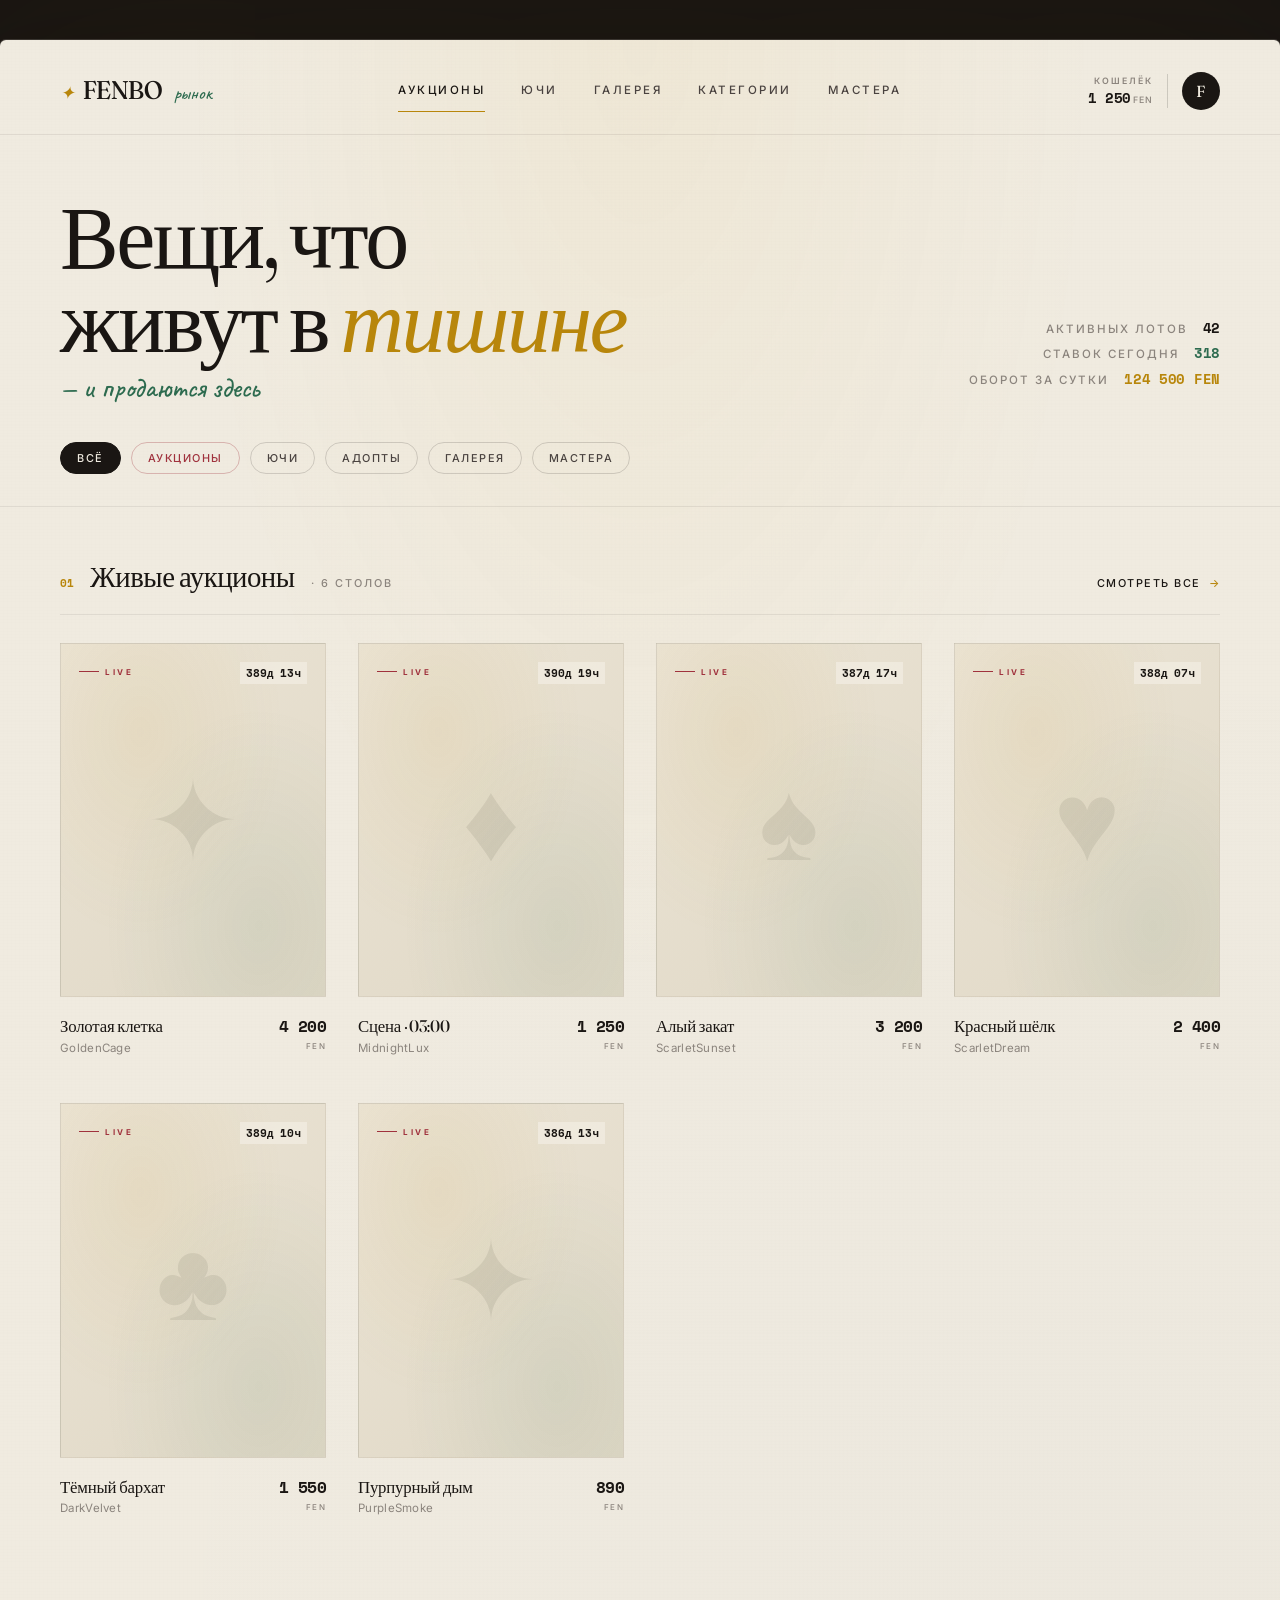
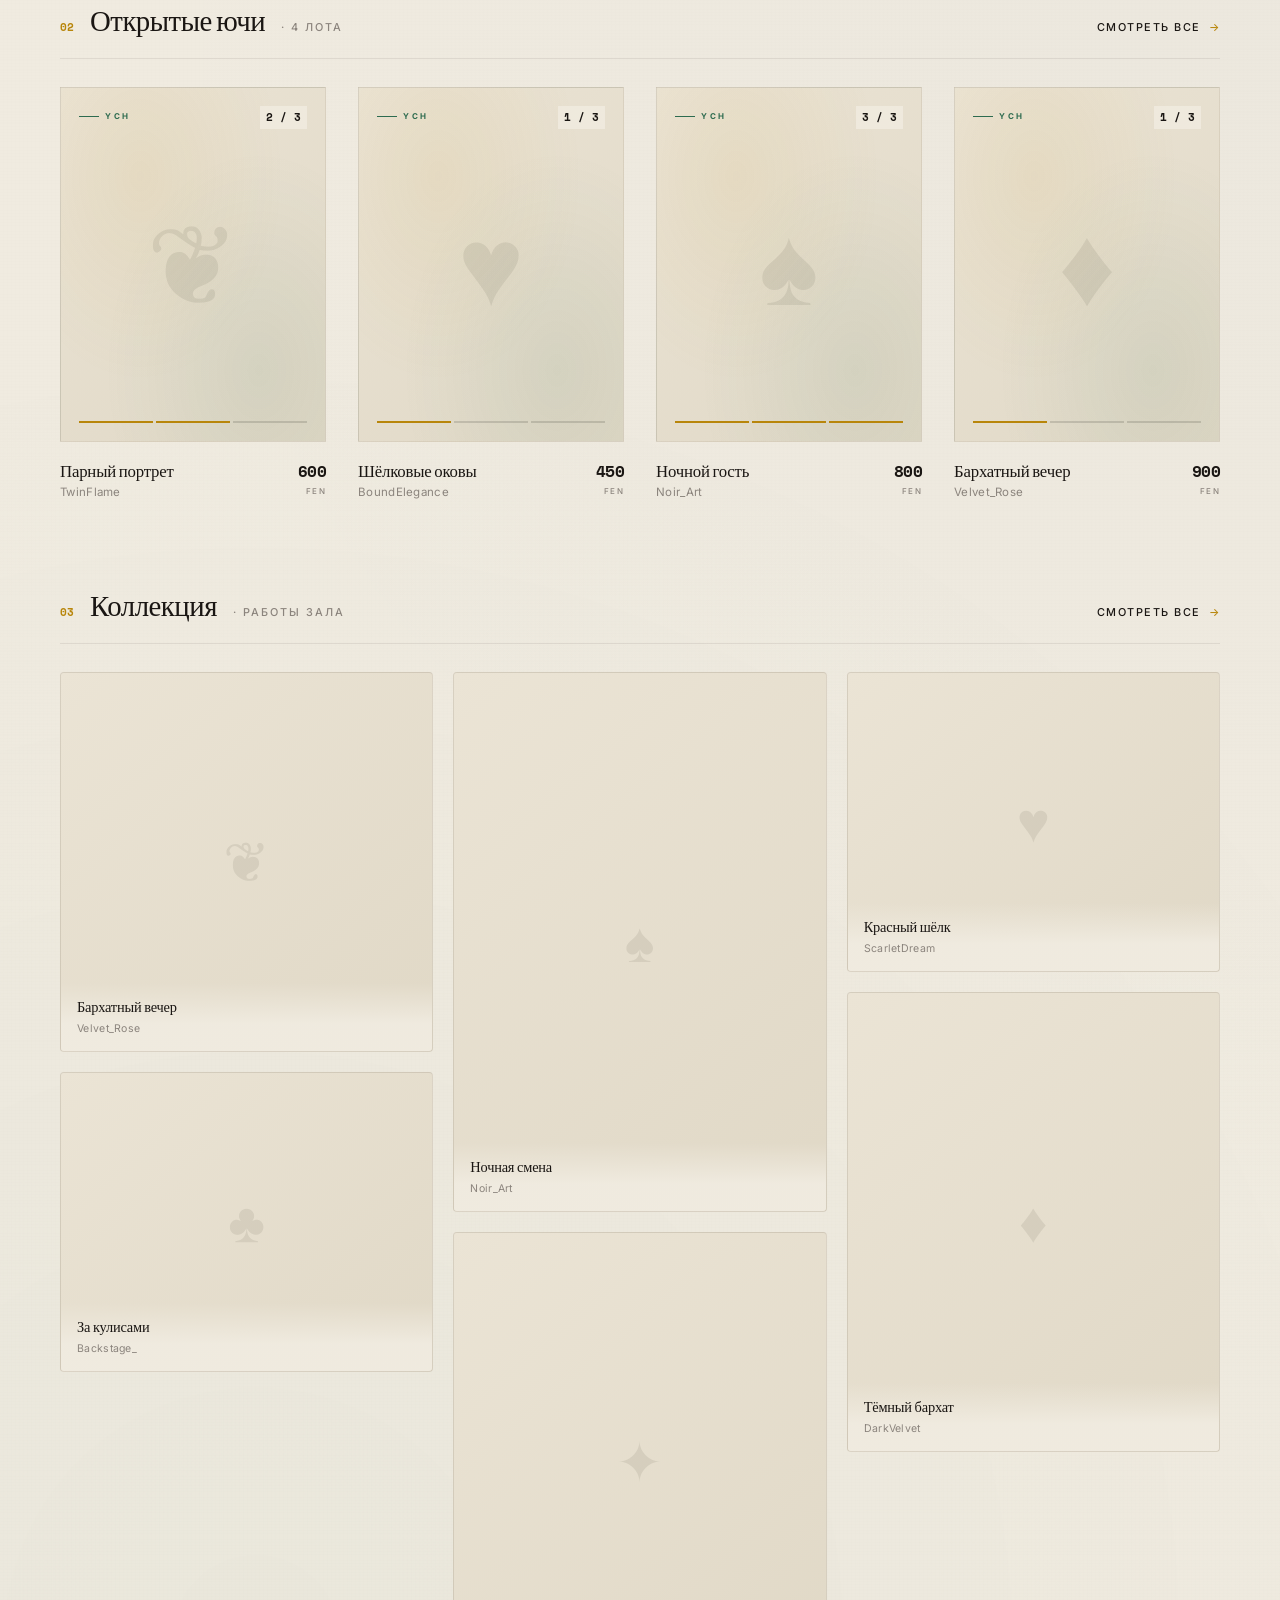
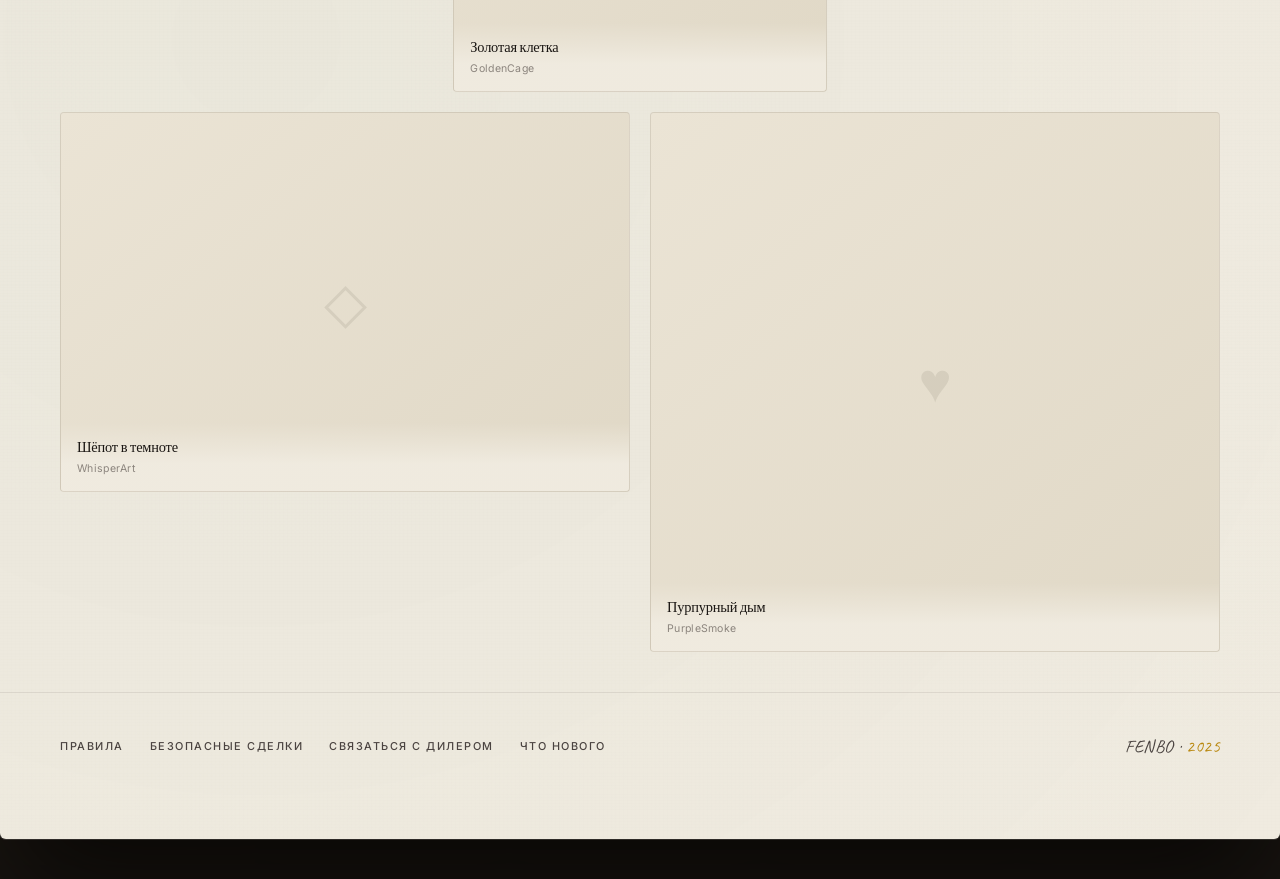
==== index.html @ 0a226912 "Update index.html" ====
<!DOCTYPE html>
<html lang="ru">
<head>
    <meta charset="UTF-8">
    <meta name="viewport" content="width=device-width, initial-scale=1.0, maximum-scale=1.0, user-scalable=no">
    <meta name="theme-color" content="#1a1613">
    <title>✦ FENBO · РЫНОК ✦</title>

    <link rel="preconnect" href="https://fonts.googleapis.com">
    <link rel="preconnect" href="https://fonts.gstatic.com" crossorigin>
    <link href="https://fonts.googleapis.com/css2?family=Fraunces:ital,opsz,wght@0,9..144,400;0,9..144,500;0,9..144,600;1,9..144,400&family=Inter:wght@400;500;600&family=Space+Mono:wght@400;700&family=Caveat:wght@500&display=swap" rel="stylesheet">

    <style>
        /* ============================================
           GALLERY WINDOW — СВЕТЛАЯ ВИТРИНА
           ============================================ */
        :root {
            --paper: #f0ebe0;         /* тёплая бумага */
            --paper-warm: #ebe4d5;
            --paper-deep: #e0d8c6;
            --ink: #1a1613;           /* чёрные чернила */
            --ink-soft: #4a4340;
            --ink-mute: #8b847d;
            --ink-faint: #b8b0a3;

            --gold: #b8860b;          /* тёмное золото */
            --gold-hi: #d4a017;
            --emerald: #2d6b4f;       /* глубокий изумруд */
            --crimson: #a0323d;
            --cobalt: #2d4a7c;

            --line: rgba(26, 22, 19, 0.08);
            --line-mid: rgba(26, 22, 19, 0.16);

            --r: 4px;
        }

        * { margin: 0; padding: 0; box-sizing: border-box; -webkit-tap-highlight-color: transparent; -webkit-touch-callout: none; }
        html { scroll-behavior: smooth; }

        body {
            background: #1a1613;    /* тёмный переулок снаружи */
            font-family: 'Inter', sans-serif;
            color: var(--ink);
            min-height: 100vh;
            padding: 40px 0;
            font-size: 14px;
            line-height: 1.5;
            -webkit-font-smoothing: antialiased;
        }

        /* Внутренняя "витрина" — светлая */
        .gallery {
            background: var(--paper);
            background-image:
                radial-gradient(ellipse 60% 40% at 50% 0%, rgba(212, 160, 23, 0.05) 0%, transparent 60%),
                radial-gradient(circle at 20% 80%, rgba(45, 107, 79, 0.03) 0%, transparent 40%),
                radial-gradient(circle at 90% 40%, rgba(45, 74, 124, 0.02) 0%, transparent 40%);
            max-width: 1440px;
            margin: 0 auto;
            border-radius: 6px;
            box-shadow:
                0 0 0 1px rgba(240, 235, 224, 0.15),
                0 60px 120px rgba(0, 0, 0, 0.7),
                0 0 200px rgba(212, 160, 23, 0.06);
            overflow: hidden;
            position: relative;
            padding-bottom: 60px;
        }

        /* Тонкая текстура бумаги */
        .gallery::before {
            content: '';
            position: absolute;
            inset: 0;
            pointer-events: none;
            opacity: 0.5;
            background-image:
                repeating-linear-gradient(0deg, transparent, transparent 2px, rgba(26, 22, 19, 0.012) 2px, rgba(26, 22, 19, 0.012) 3px),
                repeating-linear-gradient(90deg, transparent, transparent 3px, rgba(26, 22, 19, 0.008) 3px, rgba(26, 22, 19, 0.008) 4px);
            z-index: 1;
        }

        /* ============================================
           ШАПКА
           ============================================ */
        .header {
            position: relative;
            z-index: 10;
            padding: 32px 60px 24px;
            border-bottom: 1px solid var(--line);
            display: grid;
            grid-template-columns: auto 1fr auto;
            align-items: center;
            gap: 48px;
        }
        .logo {
            font-family: 'Fraunces', serif;
            font-size: 1.6rem;
            font-weight: 500;
            font-variation-settings: 'opsz' 144, 'SOFT' 50, 'WONK' 1;
            color: var(--ink);
            text-decoration: none;
            letter-spacing: -0.5px;
            display: flex;
            align-items: baseline;
            gap: 8px;
            line-height: 1;
        }
        .logo .star {
            font-family: 'Fraunces', serif;
            color: var(--gold);
            font-size: 1.1rem;
            font-style: italic;
        }
        .logo .sub {
            font-family: 'Caveat', cursive;
            font-size: 1.15rem;
            color: var(--emerald);
            letter-spacing: 0;
            margin-left: 4px;
        }

        .nav {
            display: flex;
            justify-content: center;
            gap: 36px;
            font-family: 'Inter', sans-serif;
            font-size: 0.72rem;
            font-weight: 500;
            letter-spacing: 2.5px;
            text-transform: uppercase;
        }
        .nav a {
            color: var(--ink-soft);
            text-decoration: none;
            position: relative;
            padding: 4px 0;
            transition: color 0.25s;
        }
        .nav a:hover,
        .nav a.active {
            color: var(--ink);
        }
        .nav a.active::after {
            content: '';
            position: absolute;
            bottom: -8px; left: 0; right: 0;
            height: 1px;
            background: var(--gold);
        }

        .user { display: flex; align-items: center; gap: 14px; }
        .balance {
            display: flex;
            flex-direction: column;
            align-items: flex-end;
            padding-right: 14px;
            border-right: 1px solid var(--line-mid);
        }
        .balance-label {
            font-family: 'Inter', sans-serif;
            font-size: 0.55rem;
            font-weight: 600;
            letter-spacing: 2px;
            color: var(--ink-mute);
            text-transform: uppercase;
        }
        .balance-value {
            font-family: 'Space Mono', monospace;
            font-size: 0.88rem;
            font-weight: 700;
            color: var(--ink);
            letter-spacing: -0.3px;
        }
        .balance-value .unit {
            font-family: 'Inter', sans-serif;
            font-size: 0.55rem;
            color: var(--ink-mute);
            letter-spacing: 1px;
            margin-left: 2px;
            font-weight: 500;
        }
        .avatar {
            width: 38px; height: 38px;
            border-radius: 50%;
            background: var(--ink);
            display: flex;
            align-items: center;
            justify-content: center;
            font-family: 'Fraunces', serif;
            font-size: 1rem;
            color: var(--paper);
            cursor: pointer;
            transition: transform 0.25s;
        }
        .avatar:hover { transform: scale(1.05); }

        /* ============================================
           HERO
           ============================================ */
        .hero {
            position: relative;
            z-index: 5;
            padding: 60px 60px 40px;
            display: grid;
            grid-template-columns: 1fr auto;
            align-items: end;
            gap: 40px;
        }
        .hero-title {
            font-family: 'Fraunces', serif;
            font-size: 5.5rem;
            font-weight: 400;
            font-variation-settings: 'opsz' 144, 'SOFT' 30, 'WONK' 0;
            color: var(--ink);
            line-height: 0.95;
            letter-spacing: -2.5px;
        }
        .hero-title em {
            font-style: italic;
            color: var(--gold);
            font-variation-settings: 'opsz' 144, 'SOFT' 100, 'WONK' 1;
        }
        .hero-title .sub-line {
            display: block;
            font-family: 'Caveat', cursive;
            font-size: 1.8rem;
            color: var(--emerald);
            letter-spacing: 0;
            margin-top: 12px;
            font-weight: 500;
        }
        .hero-meta {
            display: flex;
            flex-direction: column;
            gap: 4px;
            text-align: right;
            padding-bottom: 12px;
        }
        .hero-meta .row {
            font-family: 'Inter', sans-serif;
            font-size: 0.72rem;
            font-weight: 500;
            letter-spacing: 2px;
            color: var(--ink-mute);
            text-transform: uppercase;
        }
        .hero-meta .row strong {
            font-family: 'Space Mono', monospace;
            font-size: 0.9rem;
            font-weight: 700;
            color: var(--ink);
            letter-spacing: -0.3px;
            margin-left: 10px;
            text-transform: none;
        }
        .hero-meta .row.gold strong { color: var(--gold); }
        .hero-meta .row.emerald strong { color: var(--emerald); }

        /* ============================================
           ФИЛЬТР-СТРОКА
           ============================================ */
        .filters {
            padding: 0 60px 32px;
            display: flex;
            align-items: center;
            gap: 10px;
            flex-wrap: wrap;
            border-bottom: 1px solid var(--line);
            position: relative;
            z-index: 5;
        }
        .filter-chip {
            font-family: 'Inter', sans-serif;
            font-size: 0.68rem;
            font-weight: 500;
            letter-spacing: 1.5px;
            text-transform: uppercase;
            color: var(--ink-soft);
            background: transparent;
            border: 1px solid var(--line-mid);
            padding: 8px 16px;
            border-radius: 30px;
            cursor: pointer;
            transition: all 0.25s;
        }
        .filter-chip:hover {
            border-color: var(--ink);
            color: var(--ink);
        }
        .filter-chip.active {
            background: var(--ink);
            color: var(--paper);
            border-color: var(--ink);
        }
        .filter-chip.live { color: var(--crimson); border-color: rgba(160, 50, 61, 0.3); }
        .filter-chip.live.active {
            background: var(--crimson);
            border-color: var(--crimson);
            color: var(--paper);
        }

        /* ============================================
           СЕКЦИЯ
           ============================================ */
        .section {
            padding: 48px 60px 20px;
            position: relative;
            z-index: 5;
        }
        .section-head {
            display: flex;
            align-items: baseline;
            justify-content: space-between;
            gap: 24px;
            margin-bottom: 28px;
            padding-bottom: 16px;
            border-bottom: 1px solid var(--line);
        }
        .section-title {
            display: flex;
            align-items: baseline;
            gap: 16px;
        }
        .section-number {
            font-family: 'Space Mono', monospace;
            font-size: 0.7rem;
            font-weight: 700;
            color: var(--gold);
            letter-spacing: 0;
        }
        .section-name {
            font-family: 'Fraunces', serif;
            font-size: 1.8rem;
            font-weight: 400;
            font-variation-settings: 'opsz' 144, 'SOFT' 50;
            color: var(--ink);
            letter-spacing: -0.5px;
        }
        .section-count {
            font-family: 'Inter', sans-serif;
            font-size: 0.68rem;
            font-weight: 500;
            letter-spacing: 2px;
            text-transform: uppercase;
            color: var(--ink-mute);
        }
        .section-more {
            font-family: 'Inter', sans-serif;
            font-size: 0.68rem;
            font-weight: 500;
            letter-spacing: 1.5px;
            text-transform: uppercase;
            color: var(--ink);
            text-decoration: none;
            display: inline-flex;
            align-items: center;
            gap: 8px;
            transition: gap 0.25s;
        }
        .section-more:hover { gap: 14px; color: var(--gold); }
        .section-more::after {
            content: '→';
            color: var(--gold);
        }

        /* ============================================
           СЕТКА ПАННО — 4 В РЯД
           ============================================ */
        .panels {
            display: grid;
            grid-template-columns: repeat(4, 1fr);
            gap: 32px;
        }
        @media (max-width: 1200px) { .panels { gap: 24px; } }
        @media (max-width: 900px) { .panels { grid-template-columns: repeat(2, 1fr); gap: 20px; } }
        @media (max-width: 520px) { .panels { grid-template-columns: 1fr; gap: 20px; } }

        /* ============================================
           ПАННО — БОЛЬШАЯ КАРТОЧКА
           ============================================ */
        .panel {
            position: relative;
            display: flex;
            flex-direction: column;
            cursor: pointer;
            opacity: 0;
            transform: translateY(30px);
            filter: blur(4px);
            animation: panelRise 0.9s cubic-bezier(0.22, 1, 0.36, 1) forwards;
            transition: transform 0.5s cubic-bezier(0.22, 1, 0.36, 1);
        }
        .panel:nth-child(1) { animation-delay: 0.06s; }
        .panel:nth-child(2) { animation-delay: 0.12s; }
        .panel:nth-child(3) { animation-delay: 0.18s; }
        .panel:nth-child(4) { animation-delay: 0.24s; }
        .panel:nth-child(5) { animation-delay: 0.30s; }
        .panel:nth-child(6) { animation-delay: 0.36s; }
        .panel:nth-child(7) { animation-delay: 0.42s; }
        .panel:nth-child(8) { animation-delay: 0.48s; }
        .panel:nth-child(9) { animation-delay: 0.54s; }
        .panel:nth-child(10) { animation-delay: 0.60s; }
        .panel:nth-child(11) { animation-delay: 0.66s; }
        .panel:nth-child(12) { animation-delay: 0.72s; }

        @keyframes panelRise {
            to { opacity: 1; transform: translateY(0); filter: blur(0); }
        }

        .panel:hover { transform: translateY(-6px); }

        /* Арт — большая часть панно */
        .panel-art {
            position: relative;
            width: 100%;
            aspect-ratio: 3 / 4;
            background:
                radial-gradient(ellipse at 30% 25%, rgba(184, 134, 11, 0.08) 0%, transparent 55%),
                radial-gradient(ellipse at 75% 80%, rgba(45, 107, 79, 0.08) 0%, transparent 55%),
                linear-gradient(140deg, var(--paper-warm) 0%, var(--paper-deep) 100%);
            border: 1px solid var(--line);
            overflow: hidden;
            transition: border-color 0.4s;
        }
        .panel:hover .panel-art {
            border-color: var(--gold);
        }

        /* Внутренняя тонкая рамка */
        .panel-art::before {
            content: '';
            position: absolute;
            inset: 12px;
            border: 1px solid transparent;
            transition: border-color 0.5s;
            pointer-events: none;
            z-index: 3;
        }
        .panel:hover .panel-art::before {
            border-color: rgba(184, 134, 11, 0.35);
        }

        /* Символ-арт */
        .panel-art .art {
            position: absolute;
            inset: 0;
            display: flex;
            align-items: center;
            justify-content: center;
            font-family: 'Fraunces', serif;
            font-size: 7rem;
            font-weight: 300;
            font-variation-settings: 'opsz' 144, 'SOFT' 100;
            color: rgba(26, 22, 19, 0.08);
            transition: transform 1s cubic-bezier(0.22, 1, 0.36, 1), color 0.5s;
        }
        .panel:hover .panel-art .art {
            transform: scale(1.05);
            color: rgba(26, 22, 19, 0.16);
        }

        /* Водяной знак */
        .panel-art .wm {
            position: absolute;
            inset: 0;
            display: flex;
            align-items: center;
            justify-content: center;
            opacity: 0;
            transition: opacity 0.5s;
            pointer-events: none;
            z-index: 2;
            background-image: repeating-linear-gradient(45deg, transparent, transparent 24px, rgba(26, 22, 19, 0.04) 24px, rgba(26, 22, 19, 0.04) 25px);
        }
        .panel-art .wm::after {
            content: 'FENBO';
            font-family: 'Fraunces', serif;
            font-size: 1.1rem;
            font-weight: 500;
            letter-spacing: 8px;
            color: rgba(26, 22, 19, 0.15);
            transform: rotate(-22deg);
        }
        .panel:hover .panel-art .wm { opacity: 1; }

        /* Метка в верхнем углу */
        .panel-tag {
            position: absolute;
            top: 18px; left: 18px;
            font-family: 'Inter', sans-serif;
            font-size: 0.5rem;
            font-weight: 700;
            letter-spacing: 2.5px;
            text-transform: uppercase;
            padding: 4px 0;
            z-index: 4;
            display: flex;
            align-items: center;
            gap: 6px;
            color: var(--ink);
        }
        .panel-tag::before {
            content: '';
            width: 20px; height: 1px;
            background: var(--ink);
        }
        .panel-tag.live { color: var(--crimson); }
        .panel-tag.live::before { background: var(--crimson); }
        .panel-tag.ych { color: var(--emerald); }
        .panel-tag.ych::before { background: var(--emerald); }

        /* Таймер в верхнем правом */
        .panel-timer {
            position: absolute;
            top: 18px; right: 18px;
            font-family: 'Space Mono', monospace;
            font-size: 0.68rem;
            font-weight: 700;
            color: var(--ink);
            letter-spacing: 0;
            z-index: 4;
            padding: 3px 6px;
            background: rgba(240, 235, 224, 0.85);
            backdrop-filter: blur(6px);
        }
        .panel.ending .panel-timer {
            color: var(--crimson);
            animation: timerBlink 1.6s ease-in-out infinite;
        }
        @keyframes timerBlink {
            0%, 100% { opacity: 1; }
            50% { opacity: 0.4; }
        }

        /* Прогресс-слоты (YCH) — снизу арта */
        .panel-slots {
            position: absolute;
            left: 18px; right: 18px; bottom: 18px;
            display: flex;
            gap: 3px;
            z-index: 4;
        }
        .panel-slot {
            flex: 1;
            height: 2px;
            background: rgba(26, 22, 19, 0.15);
        }
        .panel-slot.free {
            background: var(--gold);
        }

        /* Инфо внизу — тонкая полоска */
        .panel-info {
            padding: 16px 0 0;
            display: grid;
            grid-template-columns: 1fr auto;
            align-items: baseline;
            gap: 12px;
            border-top: 1px solid transparent;
            transition: border-color 0.3s;
        }
        .panel:hover .panel-info {
            border-top-color: var(--line-mid);
        }
        .panel-title {
            font-family: 'Fraunces', serif;
            font-size: 1.05rem;
            font-weight: 500;
            font-variation-settings: 'opsz' 144;
            color: var(--ink);
            letter-spacing: -0.2px;
            line-height: 1.15;
            white-space: nowrap;
            overflow: hidden;
            text-overflow: ellipsis;
        }
        .panel-author {
            font-family: 'Inter', sans-serif;
            font-size: 0.72rem;
            font-weight: 400;
            color: var(--ink-mute);
            margin-top: 3px;
            letter-spacing: 0.3px;
            white-space: nowrap;
            overflow: hidden;
            text-overflow: ellipsis;
        }
        .panel-price {
            font-family: 'Space Mono', monospace;
            font-size: 1rem;
            font-weight: 700;
            color: var(--ink);
            letter-spacing: -0.5px;
            text-align: right;
            white-space: nowrap;
        }
        .panel-price .unit {
            display: block;
            font-family: 'Inter', sans-serif;
            font-size: 0.5rem;
            font-weight: 500;
            color: var(--ink-mute);
            letter-spacing: 1.5px;
            margin-top: 2px;
        }
        .panel-price.bump {
            animation: priceBump 1s cubic-bezier(0.22, 1, 0.36, 1);
        }
        @keyframes priceBump {
            0% { color: var(--ink); }
            30% { color: var(--gold); }
            100% { color: var(--ink); }
        }

        /* Кнопка — как тонкая ссылка внизу */
        .panel-cta {
            margin-top: 14px;
            font-family: 'Inter', sans-serif;
            font-size: 0.65rem;
            font-weight: 600;
            letter-spacing: 2px;
            text-transform: uppercase;
            color: var(--ink);
            display: inline-flex;
            align-items: center;
            gap: 10px;
            opacity: 0;
            transform: translateY(-4px);
            transition: all 0.35s cubic-bezier(0.22, 1, 0.36, 1);
            height: 0;
            overflow: hidden;
        }
        .panel-cta::after {
            content: '→';
            color: var(--gold);
            font-size: 0.85rem;
        }
        .panel:hover .panel-cta {
            opacity: 1;
            transform: translateY(0);
            height: auto;
            margin-top: 14px;
        }

        /* ============================================
           ГАЛЕРЕЯ-СЕТКА — РАЗНАЯ ВЫСОТА
           ============================================ */
        .collection {
            display: grid;
            grid-template-columns: repeat(6, 1fr);
            gap: 20px;
            grid-auto-rows: 60px;
        }
        @media (max-width: 1200px) { .collection { grid-template-columns: repeat(4, 1fr); } }
        @media (max-width: 768px) { .collection { grid-template-columns: repeat(2, 1fr); grid-auto-rows: 40px; gap: 12px; } }

        .col-item {
            position: relative;
            border-radius: var(--r);
            overflow: hidden;
            cursor: pointer;
            background: linear-gradient(140deg, var(--paper-warm) 0%, var(--paper-deep) 100%);
            border: 1px solid var(--line);
            opacity: 0;
            transform: translateY(16px);
            animation: panelRise 0.7s cubic-bezier(0.22, 1, 0.36, 1) forwards;
            transition: transform 0.4s cubic-bezier(0.22, 1, 0.36, 1), border-color 0.3s;
        }
        .col-item:nth-child(1) { animation-delay: 0.06s; grid-column: span 2; grid-row: span 5; }
        .col-item:nth-child(2) { animation-delay: 0.10s; grid-column: span 2; grid-row: span 7; }
        .col-item:nth-child(3) { animation-delay: 0.14s; grid-column: span 2; grid-row: span 4; }
        .col-item:nth-child(4) { animation-delay: 0.18s; grid-column: span 2; grid-row: span 6; }
        .col-item:nth-child(5) { animation-delay: 0.22s; grid-column: span 2; grid-row: span 4; }
        .col-item:nth-child(6) { animation-delay: 0.26s; grid-column: span 2; grid-row: span 6; }
        .col-item:nth-child(7) { animation-delay: 0.30s; grid-column: span 3; grid-row: span 5; }
        .col-item:nth-child(8) { animation-delay: 0.34s; grid-column: span 3; grid-row: span 7; }

        .col-item:hover {
            transform: translateY(-4px);
            border-color: var(--gold);
        }
        .col-item .art {
            position: absolute;
            inset: 0;
            display: flex;
            align-items: center;
            justify-content: center;
            font-family: 'Fraunces', serif;
            font-size: 3.5rem;
            font-weight: 300;
            color: rgba(26, 22, 19, 0.08);
            transition: color 0.4s, transform 0.7s cubic-bezier(0.22, 1, 0.36, 1);
        }
        .col-item:hover .art {
            color: rgba(26, 22, 19, 0.16);
            transform: scale(1.06);
        }
        .col-item .wm {
            position: absolute;
            inset: 0;
            display: flex;
            align-items: center;
            justify-content: center;
            opacity: 0;
            transition: opacity 0.4s;
            pointer-events: none;
            background-image: repeating-linear-gradient(45deg, transparent, transparent 20px, rgba(26, 22, 19, 0.04) 20px, rgba(26, 22, 19, 0.04) 21px);
        }
        .col-item .wm::after {
            content: 'FENBO';
            font-family: 'Fraunces', serif;
            font-size: 0.8rem;
            font-weight: 500;
            letter-spacing: 5px;
            color: rgba(26, 22, 19, 0.18);
            transform: rotate(-22deg);
        }
        .col-item:hover .wm { opacity: 1; }
        .col-item .info {
            position: absolute;
            left: 0; right: 0; bottom: 0;
            padding: 14px 16px;
            background: linear-gradient(180deg, transparent 0%, rgba(240, 235, 224, 0.95) 60%);
            display: flex;
            flex-direction: column;
            gap: 2px;
        }
        .col-item .t {
            font-family: 'Fraunces', serif;
            font-size: 0.9rem;
            font-weight: 500;
            color: var(--ink);
            letter-spacing: -0.2px;
            white-space: nowrap;
            overflow: hidden;
            text-overflow: ellipsis;
        }
        .col-item .a {
            font-family: 'Inter', sans-serif;
            font-size: 0.66rem;
            color: var(--ink-mute);
            letter-spacing: 0.3px;
        }

        /* ============================================
           ПОДВАЛ
           ============================================ */
        .footer {
            padding: 40px 60px 20px;
            margin-top: 20px;
            border-top: 1px solid var(--line);
            display: flex;
            align-items: center;
            justify-content: space-between;
            flex-wrap: wrap;
            gap: 20px;
            position: relative;
            z-index: 5;
        }
        .footer-links { display: flex; gap: 26px; flex-wrap: wrap; }
        .footer-links a {
            font-family: 'Inter', sans-serif;
            font-size: 0.68rem;
            font-weight: 500;
            letter-spacing: 1.5px;
            text-transform: uppercase;
            color: var(--ink-soft);
            text-decoration: none;
            transition: color 0.25s;
        }
        .footer-links a:hover { color: var(--gold); }
        .footer-mark {
            font-family: 'Caveat', cursive;
            font-size: 1.1rem;
            color: var(--ink-soft);
            letter-spacing: 0.5px;
        }
        .footer-mark span { color: var(--gold); }

        /* ============================================
           АДАПТИВ
           ============================================ */
        @media (max-width: 1200px) {
            .header { padding: 26px 40px 20px; gap: 30px; }
            .hero { padding: 44px 40px 32px; }
            .hero-title { font-size: 4rem; letter-spacing: -1.5px; }
            .filters { padding: 0 40px 26px; }
            .section { padding: 36px 40px 16px; }
            .footer { padding: 32px 40px 16px; }
            .nav { gap: 24px; font-size: 0.66rem; }
        }
        @media (max-width: 900px) {
            body { padding: 20px 0; }
            .gallery { border-radius: 0; max-width: 100%; }
            .header {
                grid-template-columns: auto auto;
                gap: 20px;
                padding: 20px 24px 16px;
            }
            .nav { display: none; }
            .hero {
                grid-template-columns: 1fr;
                padding: 32px 24px 24px;
                gap: 20px;
            }
            .hero-title { font-size: 3rem; letter-spacing: -1px; }
            .hero-title .sub-line { font-size: 1.4rem; }
            .hero-meta { text-align: left; padding-bottom: 0; }
            .filters { padding: 0 24px 20px; gap: 6px; }
            .filter-chip { padding: 6px 12px; font-size: 0.62rem; }
            .section { padding: 28px 24px 12px; }
            .section-name { font-size: 1.4rem; }
            .footer { padding: 28px 24px 12px; }
        }
        @media (max-width: 600px) {
            .header { padding: 16px 18px 12px; gap: 12px; }
            .logo { font-size: 1.3rem; }
            .logo .sub { font-size: 0.95rem; }
            .balance-label { display: none; }
            .balance { padding-right: 10px; }
            .balance-value { font-size: 0.78rem; }
            .avatar { width: 32px; height: 32px; }

            .hero { padding: 24px 18px 20px; }
            .hero-title { font-size: 2.4rem; }
            .hero-title .sub-line { font-size: 1.15rem; }
            .hero-meta .row { font-size: 0.6rem; letter-spacing: 1.5px; }
            .hero-meta .row strong { font-size: 0.78rem; }

            .filters { padding: 0 18px 16px; }
            .section { padding: 24px 18px 10px; }
            .section-head { margin-bottom: 20px; padding-bottom: 12px; }
            .section-name { font-size: 1.2rem; }
            .section-number { font-size: 0.6rem; }
            .section-count { font-size: 0.6rem; }

            .panels { gap: 16px; }
            .panel-title { font-size: 0.92rem; }
            .panel-price { font-size: 0.88rem; }

            .collection { gap: 10px; grid-auto-rows: 32px; }
            .col-item .info { padding: 10px 12px; }
            .col-item .t { font-size: 0.78rem; }
            .col-item .a { font-size: 0.58rem; }

            .footer { padding: 20px 18px 10px; }
            .footer-links { gap: 16px; }
        }

        @media (prefers-reduced-motion: reduce) {
            *, *::before, *::after { animation-duration: 0.01ms !important; transition-duration: 0.01ms !important; }
        }
    </style>
</head>
<body>

    <div class="gallery">

        <!-- ШАПКА -->
        <header class="header">
            <a href="#" class="logo">
                <span class="star">✦</span>
                FENBO
                <span class="sub">рынок</span>
            </a>

            <nav class="nav">
                <a href="#auctions" class="active">Аукционы</a>
                <a href="#ych">Ючи</a>
                <a href="#collection">Галерея</a>
                <a href="#">Категории</a>
                <a href="#">Мастера</a>
            </nav>

            <div class="user">
                <div class="balance">
                    <span class="balance-label">Кошелёк</span>
                    <span class="balance-value">1 250<span class="unit">FEN</span></span>
                </div>
                <div class="avatar">F</div>
            </div>
        </header>

        <!-- HERO -->
        <section class="hero">
            <h1 class="hero-title">
                Вещи, что<br>
                живут в <em>тишине</em>
                <span class="sub-line">— и продаются здесь</span>
            </h1>
            <div class="hero-meta">
                <div class="row">Активных лотов <strong>42</strong></div>
                <div class="row emerald">Ставок сегодня <strong>318</strong></div>
                <div class="row gold">Оборот за сутки <strong>124 500 FEN</strong></div>
            </div>
        </section>

        <!-- ФИЛЬТРЫ -->
        <div class="filters">
            <button class="filter-chip active" type="button">Всё</button>
            <button class="filter-chip live" type="button">Аукционы</button>
            <button class="filter-chip" type="button">Ючи</button>
            <button class="filter-chip" type="button">Адопты</button>
            <button class="filter-chip" type="button">Галерея</button>
            <button class="filter-chip" type="button">Мастера</button>
        </div>

        <!-- АУКЦИОНЫ -->
        <section class="section" id="auctions">
            <div class="section-head">
                <div class="section-title">
                    <span class="section-number">01</span>
                    <span class="section-name">Живые аукционы</span>
                    <span class="section-count">· 6 столов</span>
                </div>
                <a href="#" class="section-more">Смотреть все</a>
            </div>

            <div class="panels">

                <div class="panel" data-title="Золотая клетка" data-author="GoldenCage" data-bid="4200">
                    <div class="panel-art">
                        <span class="panel-tag live">Live</span>
                        <span class="panel-timer" data-end="2027-12-30T18:00:00">—</span>
                        <span class="art">✦</span>
                        <div class="wm"></div>
                    </div>
                    <div class="panel-info">
                        <div>
                            <div class="panel-title">Золотая клетка</div>
                            <div class="panel-author">GoldenCage</div>
                        </div>
                        <div class="panel-price" data-bid-el>4 200<span class="unit">FEN</span></div>
                    </div>
                    <span class="panel-cta">Сделать ставку</span>
                </div>

                <div class="panel" data-title="Сцена · 03:00" data-author="MidnightLux" data-bid="1250">
                    <div class="panel-art">
                        <span class="panel-tag live">Live</span>
                        <span class="panel-timer" data-end="2027-12-31T23:59:59">—</span>
                        <span class="art">♦</span>
                        <div class="wm"></div>
                    </div>
                    <div class="panel-info">
                        <div>
                            <div class="panel-title">Сцена · 03:00</div>
                            <div class="panel-author">MidnightLux</div>
                        </div>
                        <div class="panel-price" data-bid-el>1 250<span class="unit">FEN</span></div>
                    </div>
                    <span class="panel-cta">Сделать ставку</span>
                </div>

                <div class="panel" data-title="Алый закат" data-author="ScarletSunset" data-bid="3200">
                    <div class="panel-art">
                        <span class="panel-tag live">Live</span>
                        <span class="panel-timer" data-end="2027-12-28T22:00:00">—</span>
                        <span class="art">♠</span>
                        <div class="wm"></div>
                    </div>
                    <div class="panel-info">
                        <div>
                            <div class="panel-title">Алый закат</div>
                            <div class="panel-author">ScarletSunset</div>
                        </div>
                        <div class="panel-price" data-bid-el>3 200<span class="unit">FEN</span></div>
                    </div>
                    <span class="panel-cta">Сделать ставку</span>
                </div>

                <div class="panel" data-title="Красный шёлк" data-author="ScarletDream" data-bid="2400">
                    <div class="panel-art">
                        <span class="panel-tag live">Live</span>
                        <span class="panel-timer" data-end="2027-12-29T12:30:00">—</span>
                        <span class="art">♥</span>
                        <div class="wm"></div>
                    </div>
                    <div class="panel-info">
                        <div>
                            <div class="panel-title">Красный шёлк</div>
                            <div class="panel-author">ScarletDream</div>
                        </div>
                        <div class="panel-price" data-bid-el>2 400<span class="unit">FEN</span></div>
                    </div>
                    <span class="panel-cta">Сделать ставку</span>
                </div>

                <div class="panel" data-title="Тёмный бархат" data-author="DarkVelvet" data-bid="1550">
                    <div class="panel-art">
                        <span class="panel-tag live">Live</span>
                        <span class="panel-timer" data-end="2027-12-30T15:00:00">—</span>
                        <span class="art">♣</span>
                        <div class="wm"></div>
                    </div>
                    <div class="panel-info">
                        <div>
                            <div class="panel-title">Тёмный бархат</div>
                            <div class="panel-author">DarkVelvet</div>
                        </div>
                        <div class="panel-price" data-bid-el>1 550<span class="unit">FEN</span></div>
                    </div>
                    <span class="panel-cta">Сделать ставку</span>
                </div>

                <div class="panel" data-title="Пурпурный дым" data-author="PurpleSmoke" data-bid="890">
                    <div class="panel-art">
                        <span class="panel-tag live">Live</span>
                        <span class="panel-timer" data-end="2027-12-27T18:00:00">—</span>
                        <span class="art">✦</span>
                        <div class="wm"></div>
                    </div>
                    <div class="panel-info">
                        <div>
                            <div class="panel-title">Пурпурный дым</div>
                            <div class="panel-author">PurpleSmoke</div>
                        </div>
                        <div class="panel-price" data-bid-el>890<span class="unit">FEN</span></div>
                    </div>
                    <span class="panel-cta">Сделать ставку</span>
                </div>

            </div>
        </section>

        <!-- ЮЧИ -->
        <section class="section" id="ych">
            <div class="section-head">
                <div class="section-title">
                    <span class="section-number">02</span>
                    <span class="section-name">Открытые ючи</span>
                    <span class="section-count">· 4 лота</span>
                </div>
                <a href="#" class="section-more">Смотреть все</a>
            </div>

            <div class="panels">

                <div class="panel" data-title="Парный портрет" data-author="TwinFlame">
                    <div class="panel-art">
                        <span class="panel-tag ych">YCH</span>
                        <span class="panel-timer">2 / 3</span>
                        <span class="art">❦</span>
                        <div class="wm"></div>
                        <div class="panel-slots">
                            <span class="panel-slot free"></span>
                            <span class="panel-slot free"></span>
                            <span class="panel-slot"></span>
                        </div>
                    </div>
                    <div class="panel-info">
                        <div>
                            <div class="panel-title">Парный портрет</div>
                            <div class="panel-author">TwinFlame</div>
                        </div>
                        <div class="panel-price">600<span class="unit">FEN</span></div>
                    </div>
                    <span class="panel-cta">Записаться</span>
                </div>

                <div class="panel" data-title="Шёлковые оковы" data-author="BoundElegance">
                    <div class="panel-art">
                        <span class="panel-tag ych">YCH</span>
                        <span class="panel-timer">1 / 3</span>
                        <span class="art">♥</span>
                        <div class="wm"></div>
                        <div class="panel-slots">
                            <span class="panel-slot free"></span>
                            <span class="panel-slot"></span>
                            <span class="panel-slot"></span>
                        </div>
                    </div>
                    <div class="panel-info">
                        <div>
                            <div class="panel-title">Шёлковые оковы</div>
                            <div class="panel-author">BoundElegance</div>
                        </div>
                        <div class="panel-price">450<span class="unit">FEN</span></div>
                    </div>
                    <span class="panel-cta">Записаться</span>
                </div>

                <div class="panel" data-title="Ночной гость" data-author="Noir_Art">
                    <div class="panel-art">
                        <span class="panel-tag ych">YCH</span>
                        <span class="panel-timer">3 / 3</span>
                        <span class="art">♠</span>
                        <div class="wm"></div>
                        <div class="panel-slots">
                            <span class="panel-slot free"></span>
                            <span class="panel-slot free"></span>
                            <span class="panel-slot free"></span>
                        </div>
                    </div>
                    <div class="panel-info">
                        <div>
                            <div class="panel-title">Ночной гость</div>
                            <div class="panel-author">Noir_Art</div>
                        </div>
                        <div class="panel-price">800<span class="unit">FEN</span></div>
                    </div>
                    <span class="panel-cta">Записаться</span>
                </div>

                <div class="panel" data-title="Бархатный вечер" data-author="Velvet_Rose">
                    <div class="panel-art">
                        <span class="panel-tag ych">YCH</span>
                        <span class="panel-timer">1 / 3</span>
                        <span class="art">♦</span>
                        <div class="wm"></div>
                        <div class="panel-slots">
                            <span class="panel-slot free"></span>
                            <span class="panel-slot"></span>
                            <span class="panel-slot"></span>
                        </div>
                    </div>
                    <div class="panel-info">
                        <div>
                            <div class="panel-title">Бархатный вечер</div>
                            <div class="panel-author">Velvet_Rose</div>
                        </div>
                        <div class="panel-price">900<span class="unit">FEN</span></div>
                    </div>
                    <span class="panel-cta">Записаться</span>
                </div>

            </div>
        </section>

        <!-- КОЛЛЕКЦИЯ -->
        <section class="section" id="collection">
            <div class="section-head">
                <div class="section-title">
                    <span class="section-number">03</span>
                    <span class="section-name">Коллекция</span>
                    <span class="section-count">· работы зала</span>
                </div>
                <a href="#" class="section-more">Смотреть все</a>
            </div>

            <div class="collection">

                <div class="col-item"><div class="art">❦</div><div class="wm"></div><div class="info"><div class="t">Бархатный вечер</div><div class="a">Velvet_Rose</div></div></div>
                <div class="col-item"><div class="art">♠</div><div class="wm"></div><div class="info"><div class="t">Ночная смена</div><div class="a">Noir_Art</div></div></div>
                <div class="col-item"><div class="art">♥</div><div class="wm"></div><div class="info"><div class="t">Красный шёлк</div><div class="a">ScarletDream</div></div></div>
                <div class="col-item"><div class="art">♦</div><div class="wm"></div><div class="info"><div class="t">Тёмный бархат</div><div class="a">DarkVelvet</div></div></div>
                <div class="col-item"><div class="art">♣</div><div class="wm"></div><div class="info"><div class="t">За кулисами</div><div class="a">Backstage_</div></div></div>
                <div class="col-item"><div class="art">✦</div><div class="wm"></div><div class="info"><div class="t">Золотая клетка</div><div class="a">GoldenCage</div></div></div>
                <div class="col-item"><div class="art">◇</div><div class="wm"></div><div class="info"><div class="t">Шёпот в темноте</div><div class="a">WhisperArt</div></div></div>
                <div class="col-item"><div class="art">♥</div><div class="wm"></div><div class="info"><div class="t">Пурпурный дым</div><div class="a">PurpleSmoke</div></div></div>

            </div>
        </section>

        <!-- ПОДВАЛ -->
        <footer class="footer">
            <div class="footer-links">
                <a href="#">Правила</a>
                <a href="#">Безопасные сделки</a>
                <a href="#">Связаться с дилером</a>
                <a href="#">Что нового</a>
            </div>
            <div class="footer-mark">FENBO · <span>2025</span></div>
        </footer>

    </div>

    <script>
        /* ТАЙМЕРЫ */
        (function timers() {
            const timers = document.querySelectorAll('[data-end]');
            if (!timers.length) return;
            function pad(n) { return n < 10 ? '0' + n : n; }
            function update(el) {
                const diff = Math.floor((new Date(el.dataset.end).getTime() - Date.now()) / 1000);
                const panel = el.closest('.panel');
                if (diff <= 0) {
                    el.textContent = 'Завершён';
                    el.style.color = 'var(--ink-mute)';
                    if (panel) panel.classList.remove('ending');
                    return;
                }
                if (panel) {
                    if (diff < 600) panel.classList.add('ending');
                    else panel.classList.remove('ending');
                }
                const d = Math.floor(diff / 86400);
                const h = Math.floor((diff % 86400) / 3600);
                const m = Math.floor((diff % 3600) / 60);
                const s = diff % 60;
                if (d > 0) el.textContent = d + 'д ' + pad(h) + 'ч';
                else if (h > 0) el.textContent = pad(h) + ':' + pad(m) + ':' + pad(s);
                else el.textContent = pad(m) + ':' + pad(s);
            }
            function tick() { timers.forEach(update); }
            tick(); setInterval(tick, 1000);
        })();

        /* ЖИВЫЕ СТАВКИ */
        (function liveBids() {
            const panels = document.querySelectorAll('.panel[data-bid]');
            if (!panels.length) return;
            function fmt(n) { return n.toLocaleString('ru-RU'); }
            function update(panel) {
                const priceEl = panel.querySelector('[data-bid-el]');
                if (!priceEl) return;
                let current = parseInt(panel.dataset.bid, 10) || 0;
                current += Math.floor(Math.random() * 100) + 50;
                panel.dataset.bid = current;
                priceEl.innerHTML = fmt(current) + '<span class="unit">FEN</span>';
                priceEl.classList.remove('bump');
                void priceEl.offsetWidth;
                priceEl.classList.add('bump');
            }
            panels.forEach(panel => {
                function sched() {
                    setTimeout(() => { update(panel); sched(); }, Math.random() * 6000 + 7000);
                }
                sched();
            });
        })();

        /* ФИЛЬТРЫ */
        (function filters() {
            document.querySelectorAll('.filter-chip').forEach(chip => {
                chip.addEventListener('click', () => {
                    document.querySelectorAll('.filter-chip').forEach(c => c.classList.remove('active'));
                    chip.classList.add('active');
                });
            });
        })();

        /* НАВИГАЦИЯ */
        (function nav() {
            document.querySelectorAll('.nav a').forEach(a => {
                a.addEventListener('click', e => {
                    const href = a.getAttribute('href') || '';
                    if (href.startsWith('#')) {
                        e.preventDefault();
                        document.querySelectorAll('.nav a').forEach(x => x.classList.remove('active'));
                        a.classList.add('active');
                        const t = document.getElementById(href.slice(1));
                        if (t) {
                            const y = t.getBoundingClientRect().top + window.scrollY - 40;
                            window.scrollTo({ top: y, behavior: 'smooth' });
                        }
                    }
                });
            });
        })();

        /* КЛИКИ */
        (function clicks() {
            document.querySelectorAll('.panel, .col-item').forEach(c => {
                c.addEventListener('click', () => {
                    alert('✦ ' + (c.dataset.title || c.querySelector('.t')?.textContent || 'Лот'));
                });
            });
        })();
    </script>

</body>
</html>
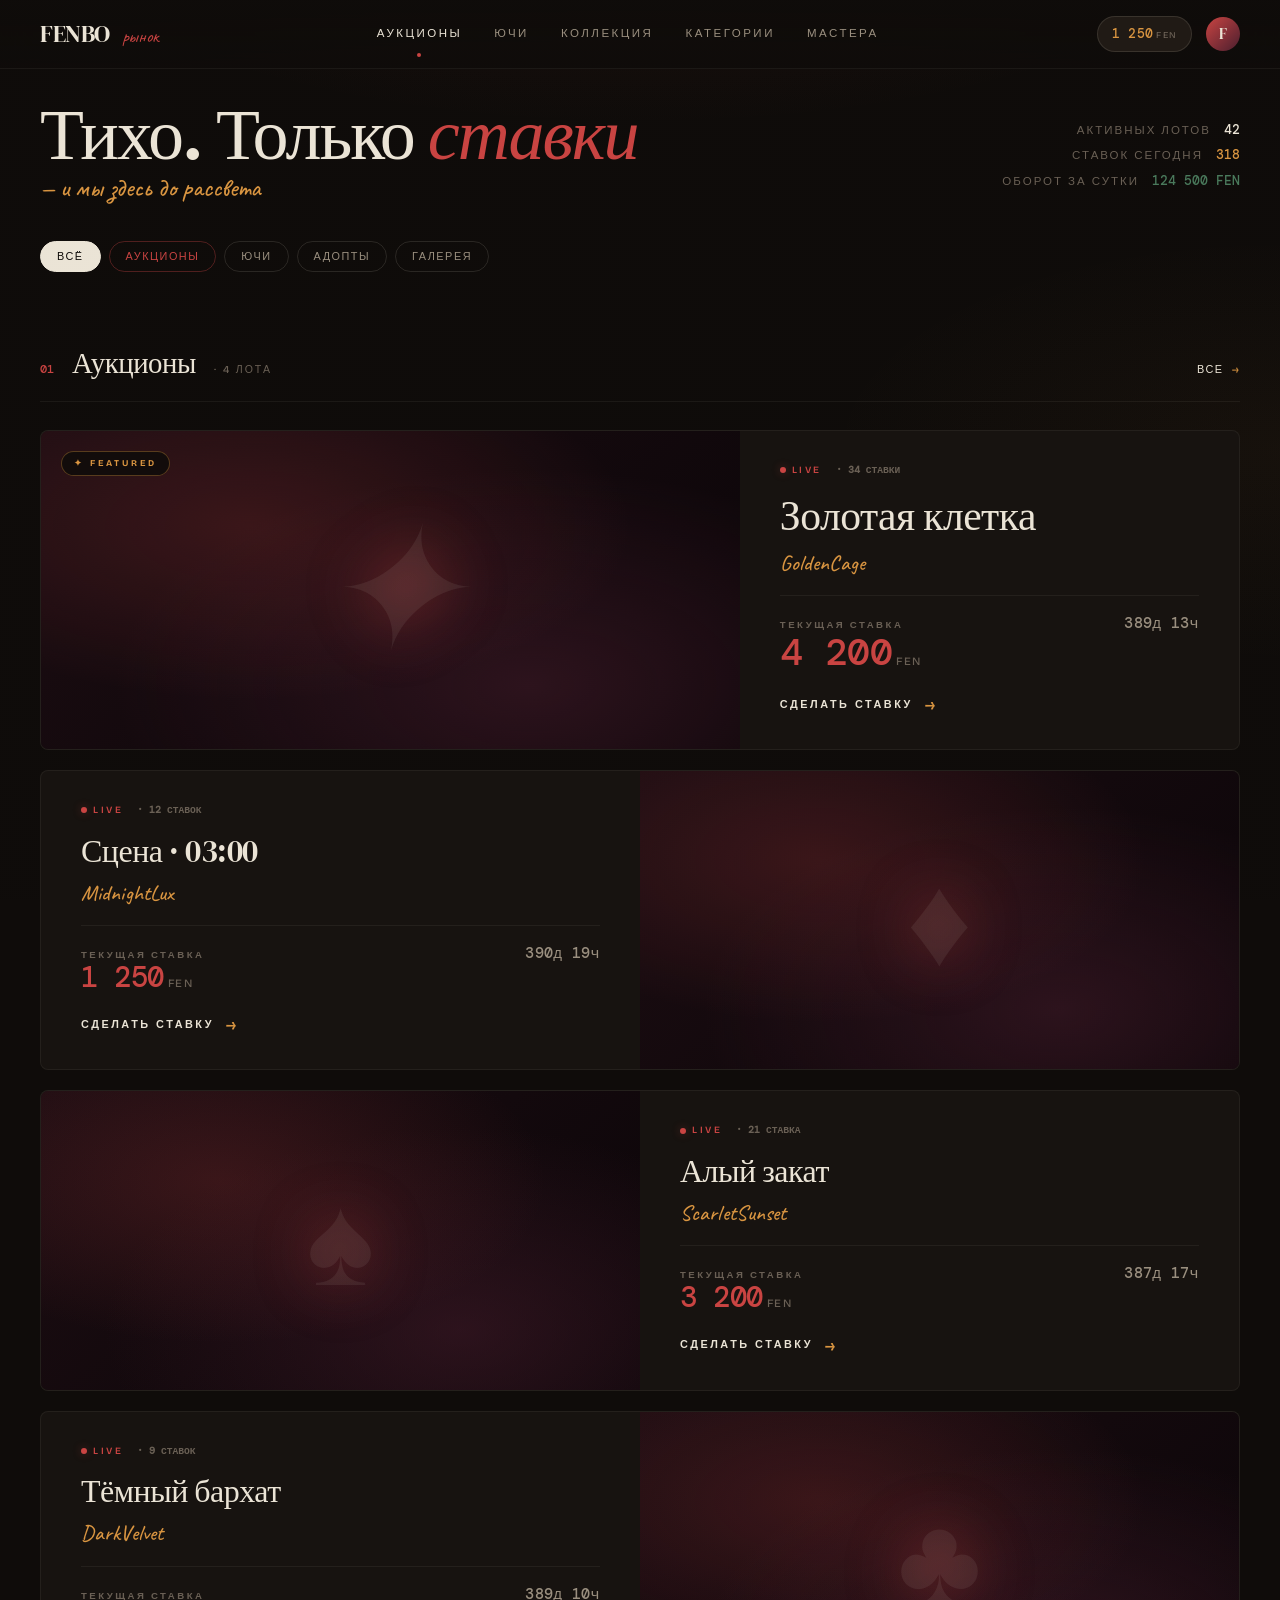
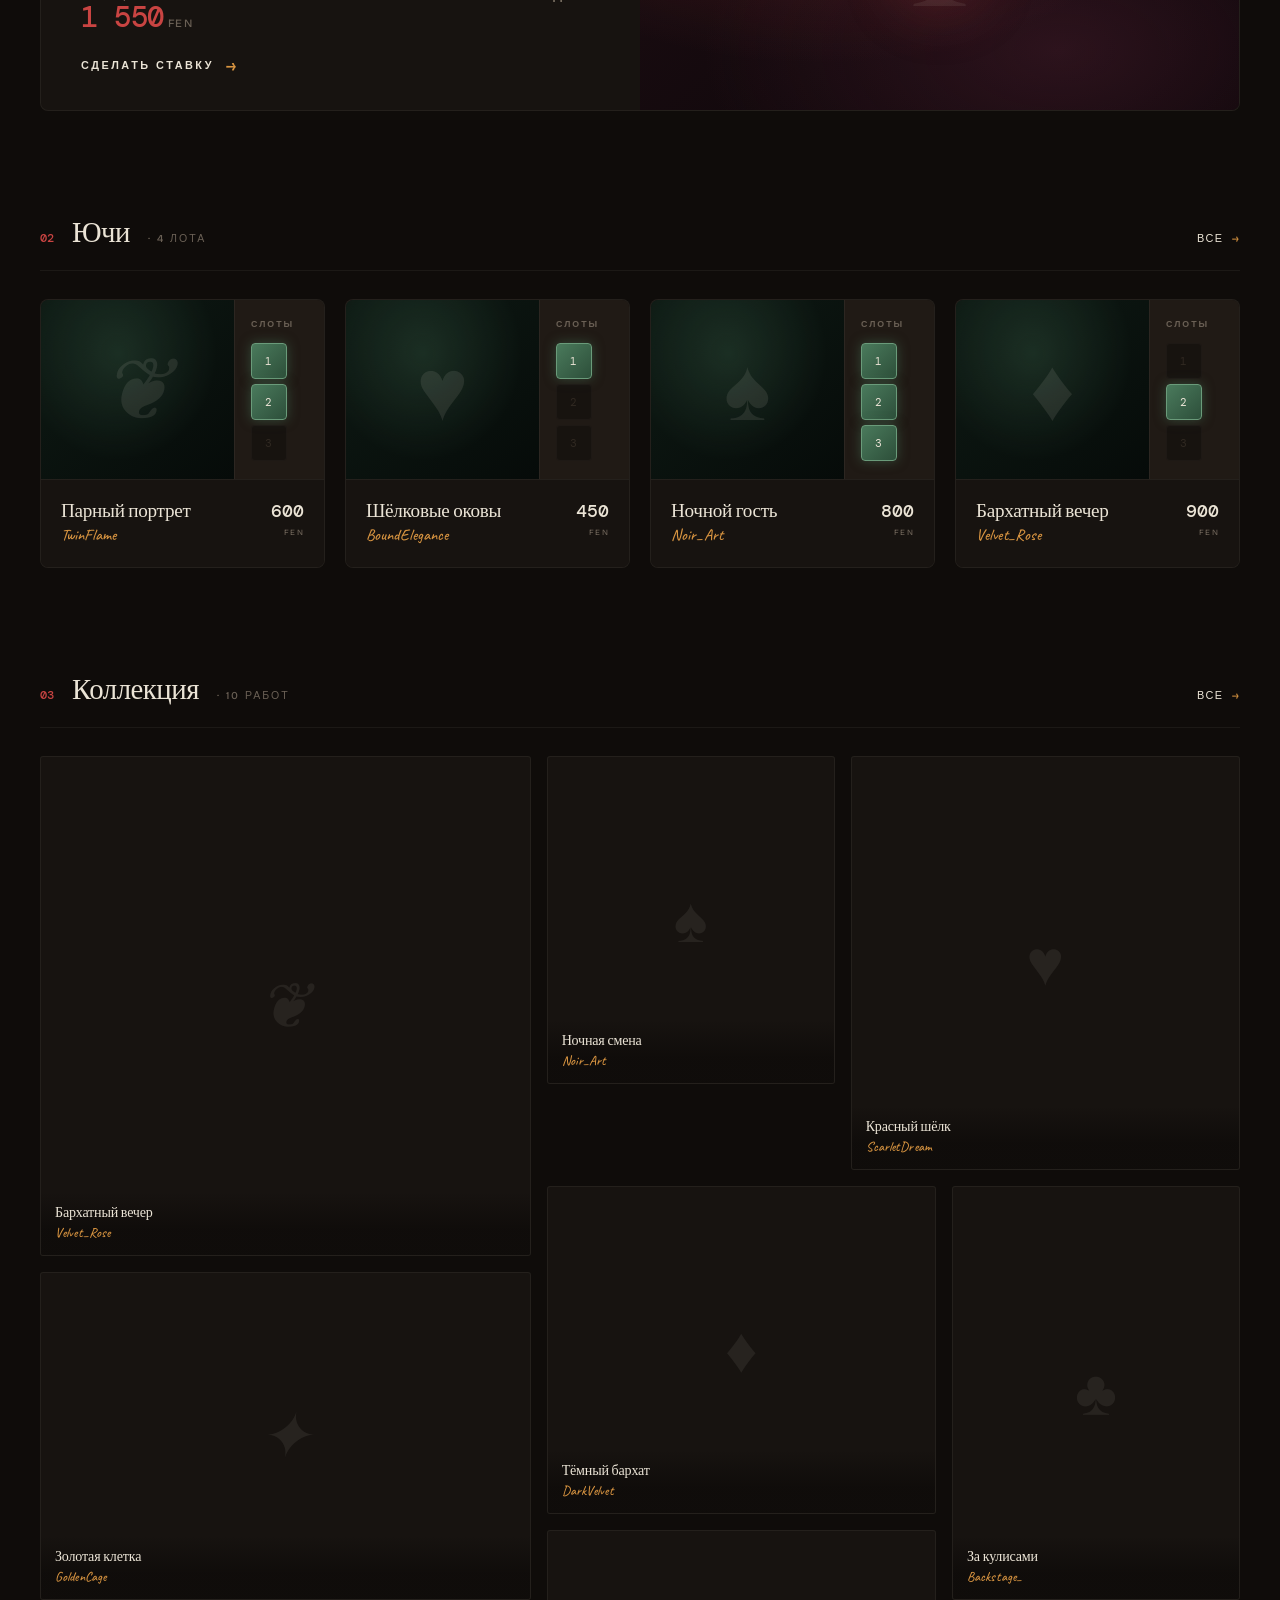
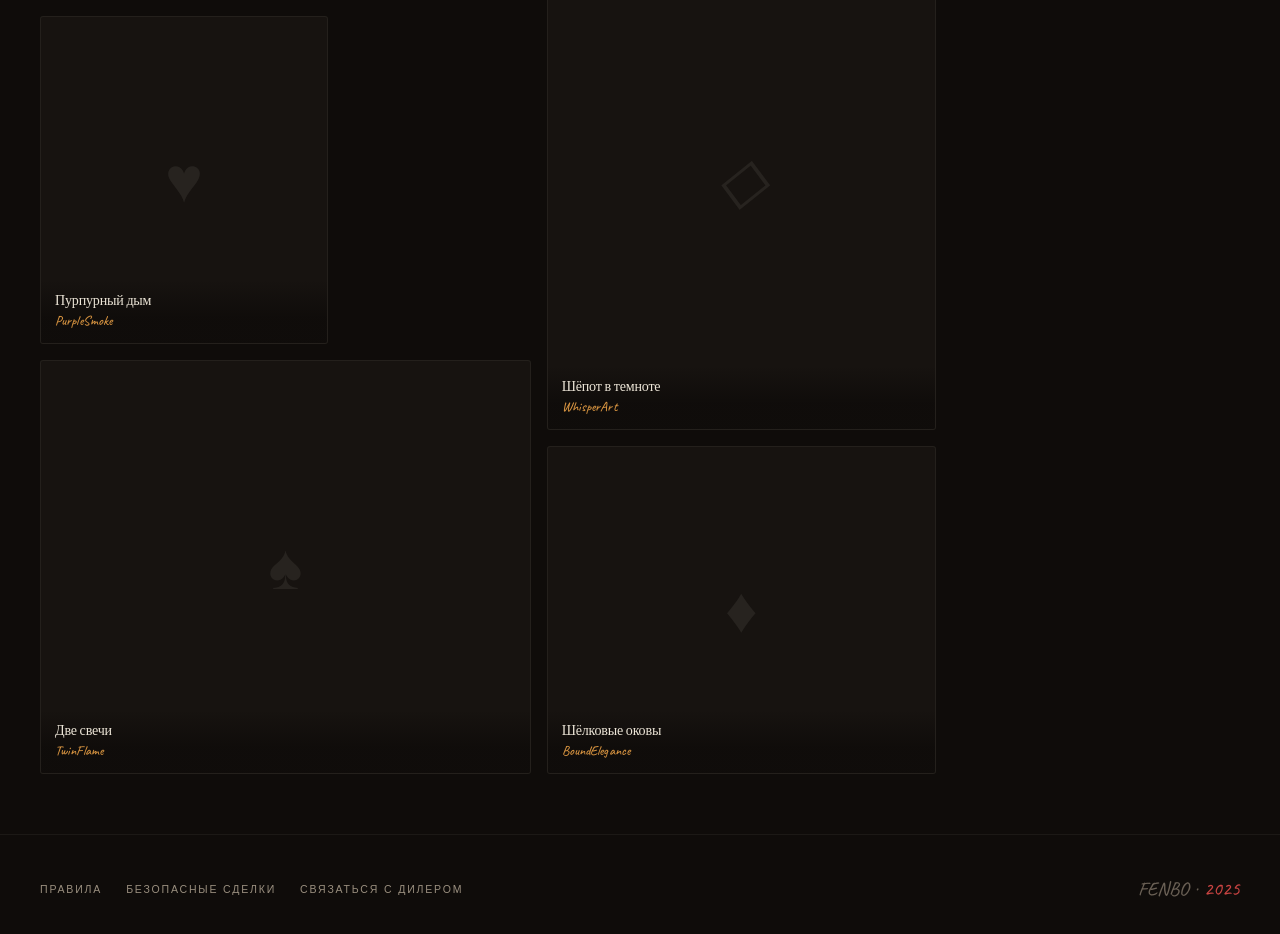
==== commit 5c318045: "Update index.html" ====
--- a/index.html
+++ b/index.html
@@ -3,120 +3,120 @@
 <head>
     <meta charset="UTF-8">
     <meta name="viewport" content="width=device-width, initial-scale=1.0, maximum-scale=1.0, user-scalable=no">
-    <meta name="theme-color" content="#1a1613">
+    <meta name="theme-color" content="#0f0c0a">
     <title>✦ FENBO · РЫНОК ✦</title>
 
     <link rel="preconnect" href="https://fonts.googleapis.com">
     <link rel="preconnect" href="https://fonts.gstatic.com" crossorigin>
-    <link href="https://fonts.googleapis.com/css2?family=Fraunces:ital,opsz,wght@0,9..144,400;0,9..144,500;0,9..144,600;1,9..144,400&family=Inter:wght@400;500;600&family=Space+Mono:wght@400;700&family=Caveat:wght@500&display=swap" rel="stylesheet">
+    <link href="https://fonts.googleapis.com/css2?family=Bricolage+Grotesque:opsz,wght@12..96,300;12..96,400;12..96,500;12..96,600;12..96,700;12..96,800&family=DM+Serif+Display:ital@0;1&family=DM+Mono:ital,wght@0,400;0,500;1,400&family=Caveat:wght@500;600&display=swap" rel="stylesheet">
 
     <style>
         /* ============================================
-           GALLERY WINDOW — СВЕТЛАЯ ВИТРИНА
+           AUCTION HOUSE — ГЛУБОКИЙ ГРАФИТ + АЛЫЙ
            ============================================ */
         :root {
-            --paper: #f0ebe0;         /* тёплая бумага */
-            --paper-warm: #ebe4d5;
-            --paper-deep: #e0d8c6;
-            --ink: #1a1613;           /* чёрные чернила */
-            --ink-soft: #4a4340;
-            --ink-mute: #8b847d;
-            --ink-faint: #b8b0a3;
-
-            --gold: #b8860b;          /* тёмное золото */
-            --gold-hi: #d4a017;
-            --emerald: #2d6b4f;       /* глубокий изумруд */
-            --crimson: #a0323d;
-            --cobalt: #2d4a7c;
-
-            --line: rgba(26, 22, 19, 0.08);
-            --line-mid: rgba(26, 22, 19, 0.16);
-
-            --r: 4px;
+            --bg: #0f0c0a;                 /* тёмный обсидиан */
+            --bg-1: #171310;
+            --bg-2: #201a15;
+            --bg-3: #2a221b;
+            --bg-hi: #382c22;
+
+            --paper: #ebe4d6;              /* костяной для акцентов */
+            --paper-soft: #c9c0ae;
+
+            --scarlet: #c94442;            /* яркий алый — как сургуч */
+            --scarlet-hi: #e05b59;
+            --scarlet-soft: rgba(201, 68, 66, 0.35);
+
+            --amber: #d99541;              /* янтарь */
+            --amber-hi: #f0ad55;
+            --amber-soft: rgba(217, 149, 65, 0.35);
+
+            --plum: #4a1e2e;               /* сливовый */
+            --emerald: #4a7a5c;            /* приглушённый изумруд */
+            --ice: #7d9cb8;                /* пыльный голубой */
+
+            --text-0: #ebe4d6;
+            --text-1: #9a8f7f;
+            --text-2: #6a6055;
+            --text-3: #40382f;
+
+            --line: rgba(235, 228, 214, 0.06);
+            --line-mid: rgba(235, 228, 214, 0.12);
+            --line-hi: rgba(235, 228, 214, 0.2);
+
+            --r: 3px;
+            --r-lg: 8px;
         }
 
         * { margin: 0; padding: 0; box-sizing: border-box; -webkit-tap-highlight-color: transparent; -webkit-touch-callout: none; }
         html { scroll-behavior: smooth; }
 
         body {
-            background: #1a1613;    /* тёмный переулок снаружи */
-            font-family: 'Inter', sans-serif;
-            color: var(--ink);
+            background: var(--bg);
+            background-image:
+                radial-gradient(ellipse 80% 40% at 50% -10%, rgba(201, 68, 66, 0.08) 0%, transparent 60%),
+                radial-gradient(ellipse 60% 40% at 100% 50%, rgba(217, 149, 65, 0.04) 0%, transparent 60%);
+            background-attachment: fixed;
+            font-family: 'Bricolage Grotesque', sans-serif;
+            color: var(--text-0);
             min-height: 100vh;
-            padding: 40px 0;
             font-size: 14px;
             line-height: 1.5;
+            letter-spacing: 0.1px;
             -webkit-font-smoothing: antialiased;
-        }
-
-        /* Внутренняя "витрина" — светлая */
-        .gallery {
-            background: var(--paper);
-            background-image:
-                radial-gradient(ellipse 60% 40% at 50% 0%, rgba(212, 160, 23, 0.05) 0%, transparent 60%),
-                radial-gradient(circle at 20% 80%, rgba(45, 107, 79, 0.03) 0%, transparent 40%),
-                radial-gradient(circle at 90% 40%, rgba(45, 74, 124, 0.02) 0%, transparent 40%);
-            max-width: 1440px;
-            margin: 0 auto;
-            border-radius: 6px;
-            box-shadow:
-                0 0 0 1px rgba(240, 235, 224, 0.15),
-                0 60px 120px rgba(0, 0, 0, 0.7),
-                0 0 200px rgba(212, 160, 23, 0.06);
-            overflow: hidden;
-            position: relative;
-            padding-bottom: 60px;
-        }
-
-        /* Тонкая текстура бумаги */
-        .gallery::before {
+            overflow-x: hidden;
+        }
+
+        /* Лёгкая текстура — ворсовый бархат */
+        body::before {
             content: '';
-            position: absolute;
+            position: fixed;
             inset: 0;
             pointer-events: none;
-            opacity: 0.5;
+            z-index: 0;
+            opacity: 0.3;
             background-image:
-                repeating-linear-gradient(0deg, transparent, transparent 2px, rgba(26, 22, 19, 0.012) 2px, rgba(26, 22, 19, 0.012) 3px),
-                repeating-linear-gradient(90deg, transparent, transparent 3px, rgba(26, 22, 19, 0.008) 3px, rgba(26, 22, 19, 0.008) 4px);
-            z-index: 1;
+                repeating-linear-gradient(0deg, transparent, transparent 1px, rgba(235, 228, 214, 0.008) 1px, rgba(235, 228, 214, 0.008) 2px);
         }
 
         /* ============================================
            ШАПКА
            ============================================ */
         .header {
-            position: relative;
-            z-index: 10;
-            padding: 32px 60px 24px;
+            position: fixed;
+            top: 0; left: 0; right: 0;
+            z-index: 100;
+            padding: 0 40px;
+            background: linear-gradient(180deg, rgba(15, 12, 10, 0.98) 0%, rgba(15, 12, 10, 0.85) 100%);
+            backdrop-filter: blur(20px);
+            -webkit-backdrop-filter: blur(20px);
             border-bottom: 1px solid var(--line);
+        }
+        .header-inner {
             display: grid;
             grid-template-columns: auto 1fr auto;
             align-items: center;
-            gap: 48px;
+            gap: 40px;
+            padding: 16px 0;
+            max-width: 1680px;
+            margin: 0 auto;
         }
         .logo {
-            font-family: 'Fraunces', serif;
-            font-size: 1.6rem;
-            font-weight: 500;
-            font-variation-settings: 'opsz' 144, 'SOFT' 50, 'WONK' 1;
-            color: var(--ink);
+            font-family: 'DM Serif Display', serif;
+            font-size: 1.5rem;
+            font-weight: 400;
+            color: var(--paper);
+            letter-spacing: -0.5px;
             text-decoration: none;
-            letter-spacing: -0.5px;
             display: flex;
             align-items: baseline;
             gap: 8px;
-            line-height: 1;
-        }
-        .logo .star {
-            font-family: 'Fraunces', serif;
-            color: var(--gold);
-            font-size: 1.1rem;
-            font-style: italic;
         }
         .logo .sub {
             font-family: 'Caveat', cursive;
             font-size: 1.15rem;
-            color: var(--emerald);
+            color: var(--scarlet);
             letter-spacing: 0;
             margin-left: 4px;
         }
@@ -124,190 +124,176 @@
         .nav {
             display: flex;
             justify-content: center;
-            gap: 36px;
-            font-family: 'Inter', sans-serif;
+            gap: 32px;
+            font-family: 'Bricolage Grotesque', sans-serif;
             font-size: 0.72rem;
             font-weight: 500;
             letter-spacing: 2.5px;
             text-transform: uppercase;
         }
         .nav a {
-            color: var(--ink-soft);
+            color: var(--text-1);
             text-decoration: none;
+            padding: 6px 0;
             position: relative;
-            padding: 4px 0;
             transition: color 0.25s;
         }
         .nav a:hover,
-        .nav a.active {
-            color: var(--ink);
-        }
+        .nav a.active { color: var(--paper); }
         .nav a.active::after {
             content: '';
             position: absolute;
-            bottom: -8px; left: 0; right: 0;
-            height: 1px;
-            background: var(--gold);
-        }
-
-        .user { display: flex; align-items: center; gap: 14px; }
+            bottom: -8px; left: 50%;
+            transform: translateX(-50%);
+            width: 4px; height: 4px;
+            border-radius: 50%;
+            background: var(--scarlet);
+        }
+
+        .user {
+            display: flex;
+            align-items: center;
+            gap: 14px;
+        }
         .balance {
             display: flex;
-            flex-direction: column;
-            align-items: flex-end;
-            padding-right: 14px;
-            border-right: 1px solid var(--line-mid);
-        }
-        .balance-label {
-            font-family: 'Inter', sans-serif;
+            align-items: center;
+            gap: 8px;
+            padding: 7px 14px;
+            background: var(--bg-2);
+            border: 1px solid var(--line-mid);
+            border-radius: 20px;
+            cursor: pointer;
+            transition: all 0.25s;
+        }
+        .balance:hover {
+            border-color: var(--amber);
+        }
+        .balance-value {
+            font-family: 'DM Mono', monospace;
+            font-size: 0.82rem;
+            font-weight: 500;
+            color: var(--amber);
+            letter-spacing: 0.3px;
+        }
+        .balance-value .unit {
+            font-family: 'Bricolage Grotesque', sans-serif;
             font-size: 0.55rem;
-            font-weight: 600;
-            letter-spacing: 2px;
-            color: var(--ink-mute);
-            text-transform: uppercase;
-        }
-        .balance-value {
-            font-family: 'Space Mono', monospace;
-            font-size: 0.88rem;
-            font-weight: 700;
-            color: var(--ink);
-            letter-spacing: -0.3px;
-        }
-        .balance-value .unit {
-            font-family: 'Inter', sans-serif;
-            font-size: 0.55rem;
-            color: var(--ink-mute);
-            letter-spacing: 1px;
-            margin-left: 2px;
+            color: var(--text-2);
+            letter-spacing: 1.2px;
+            margin-left: 3px;
             font-weight: 500;
         }
         .avatar {
-            width: 38px; height: 38px;
+            width: 34px; height: 34px;
             border-radius: 50%;
-            background: var(--ink);
+            background: linear-gradient(135deg, var(--scarlet), var(--plum));
             display: flex;
             align-items: center;
             justify-content: center;
-            font-family: 'Fraunces', serif;
-            font-size: 1rem;
+            font-family: 'DM Serif Display', serif;
+            font-size: 0.95rem;
             color: var(--paper);
             cursor: pointer;
-            transition: transform 0.25s;
-        }
-        .avatar:hover { transform: scale(1.05); }
+        }
 
         /* ============================================
            HERO
            ============================================ */
         .hero {
-            position: relative;
-            z-index: 5;
-            padding: 60px 60px 40px;
+            max-width: 1680px;
+            margin: 0 auto;
+            padding: 100px 40px 40px;
             display: grid;
             grid-template-columns: 1fr auto;
             align-items: end;
             gap: 40px;
         }
         .hero-title {
-            font-family: 'Fraunces', serif;
-            font-size: 5.5rem;
+            font-family: 'DM Serif Display', serif;
+            font-size: 4.5rem;
             font-weight: 400;
-            font-variation-settings: 'opsz' 144, 'SOFT' 30, 'WONK' 0;
-            color: var(--ink);
+            color: var(--paper);
             line-height: 0.95;
-            letter-spacing: -2.5px;
+            letter-spacing: -2px;
         }
         .hero-title em {
             font-style: italic;
-            color: var(--gold);
-            font-variation-settings: 'opsz' 144, 'SOFT' 100, 'WONK' 1;
-        }
-        .hero-title .sub-line {
+            color: var(--scarlet);
+        }
+        .hero-title .caveat {
             display: block;
             font-family: 'Caveat', cursive;
-            font-size: 1.8rem;
-            color: var(--emerald);
+            font-size: 1.6rem;
+            color: var(--amber);
             letter-spacing: 0;
-            margin-top: 12px;
+            margin-top: 8px;
             font-weight: 500;
         }
         .hero-meta {
+            text-align: right;
             display: flex;
             flex-direction: column;
-            gap: 4px;
-            text-align: right;
-            padding-bottom: 12px;
-        }
-        .hero-meta .row {
-            font-family: 'Inter', sans-serif;
+            gap: 6px;
+            padding-bottom: 10px;
+        }
+        .hero-row {
+            font-family: 'Bricolage Grotesque', sans-serif;
             font-size: 0.72rem;
             font-weight: 500;
             letter-spacing: 2px;
-            color: var(--ink-mute);
+            color: var(--text-2);
             text-transform: uppercase;
         }
-        .hero-meta .row strong {
-            font-family: 'Space Mono', monospace;
-            font-size: 0.9rem;
-            font-weight: 700;
-            color: var(--ink);
-            letter-spacing: -0.3px;
-            margin-left: 10px;
+        .hero-row strong {
+            font-family: 'DM Mono', monospace;
+            color: var(--paper);
+            font-weight: 500;
+            margin-left: 8px;
+            letter-spacing: 0;
             text-transform: none;
-        }
-        .hero-meta .row.gold strong { color: var(--gold); }
-        .hero-meta .row.emerald strong { color: var(--emerald); }
+            font-size: 0.82rem;
+        }
+        .hero-row.amber strong { color: var(--amber); }
+        .hero-row.emerald strong { color: var(--emerald); }
 
         /* ============================================
-           ФИЛЬТР-СТРОКА
+           ФИЛЬТРЫ
            ============================================ */
         .filters {
-            padding: 0 60px 32px;
-            display: flex;
-            align-items: center;
-            gap: 10px;
+            max-width: 1680px;
+            margin: 0 auto;
+            padding: 0 40px 30px;
+            display: flex;
+            gap: 8px;
             flex-wrap: wrap;
-            border-bottom: 1px solid var(--line);
-            position: relative;
-            z-index: 5;
-        }
-        .filter-chip {
-            font-family: 'Inter', sans-serif;
+        }
+        .chip {
+            font-family: 'Bricolage Grotesque', sans-serif;
             font-size: 0.68rem;
             font-weight: 500;
             letter-spacing: 1.5px;
             text-transform: uppercase;
-            color: var(--ink-soft);
+            color: var(--text-1);
             background: transparent;
             border: 1px solid var(--line-mid);
             padding: 8px 16px;
-            border-radius: 30px;
+            border-radius: 20px;
             cursor: pointer;
             transition: all 0.25s;
         }
-        .filter-chip:hover {
-            border-color: var(--ink);
-            color: var(--ink);
-        }
-        .filter-chip.active {
-            background: var(--ink);
-            color: var(--paper);
-            border-color: var(--ink);
-        }
-        .filter-chip.live { color: var(--crimson); border-color: rgba(160, 50, 61, 0.3); }
-        .filter-chip.live.active {
-            background: var(--crimson);
-            border-color: var(--crimson);
-            color: var(--paper);
-        }
+        .chip:hover { border-color: var(--paper-soft); color: var(--paper); }
+        .chip.active { background: var(--paper); color: var(--bg); border-color: var(--paper); }
+        .chip.live { color: var(--scarlet); border-color: rgba(201, 68, 66, 0.35); }
+        .chip.live.active { background: var(--scarlet); border-color: var(--scarlet); color: var(--paper); }
 
         /* ============================================
            СЕКЦИЯ
            ============================================ */
         .section {
-            padding: 48px 60px 20px;
-            position: relative;
-            z-index: 5;
+            max-width: 1680px;
+            margin: 0 auto;
+            padding: 40px 40px 60px;
         }
         .section-head {
             display: flex;
@@ -321,147 +307,120 @@
         .section-title {
             display: flex;
             align-items: baseline;
-            gap: 16px;
-        }
-        .section-number {
-            font-family: 'Space Mono', monospace;
-            font-size: 0.7rem;
-            font-weight: 700;
-            color: var(--gold);
+            gap: 18px;
+        }
+        .section-num {
+            font-family: 'DM Mono', monospace;
+            font-size: 0.72rem;
+            font-weight: 500;
+            color: var(--scarlet);
             letter-spacing: 0;
         }
         .section-name {
-            font-family: 'Fraunces', serif;
+            font-family: 'DM Serif Display', serif;
             font-size: 1.8rem;
             font-weight: 400;
-            font-variation-settings: 'opsz' 144, 'SOFT' 50;
-            color: var(--ink);
+            color: var(--paper);
             letter-spacing: -0.5px;
         }
         .section-count {
-            font-family: 'Inter', sans-serif;
-            font-size: 0.68rem;
+            font-family: 'Bricolage Grotesque', sans-serif;
+            font-size: 0.66rem;
             font-weight: 500;
             letter-spacing: 2px;
             text-transform: uppercase;
-            color: var(--ink-mute);
+            color: var(--text-2);
         }
         .section-more {
-            font-family: 'Inter', sans-serif;
+            font-family: 'Bricolage Grotesque', sans-serif;
             font-size: 0.68rem;
             font-weight: 500;
             letter-spacing: 1.5px;
             text-transform: uppercase;
-            color: var(--ink);
+            color: var(--paper);
             text-decoration: none;
             display: inline-flex;
             align-items: center;
             gap: 8px;
             transition: gap 0.25s;
         }
-        .section-more:hover { gap: 14px; color: var(--gold); }
-        .section-more::after {
-            content: '→';
-            color: var(--gold);
-        }
+        .section-more:hover { gap: 14px; color: var(--amber); }
+        .section-more::after { content: '→'; color: var(--amber); }
 
         /* ============================================
-           СЕТКА ПАННО — 4 В РЯД
+           АУКЦИОНЫ — БОЛЬШИЕ ГОРИЗОНТАЛЬНЫЕ БАННЕРЫ
+           Каждая строка — отдельный баннер с разными пропорциями
            ============================================ */
-        .panels {
+        .auctions-stage {
+            display: flex;
+            flex-direction: column;
+            gap: 20px;
+        }
+
+        .auc {
+            position: relative;
             display: grid;
-            grid-template-columns: repeat(4, 1fr);
-            gap: 32px;
-        }
-        @media (max-width: 1200px) { .panels { gap: 24px; } }
-        @media (max-width: 900px) { .panels { grid-template-columns: repeat(2, 1fr); gap: 20px; } }
-        @media (max-width: 520px) { .panels { grid-template-columns: 1fr; gap: 20px; } }
-
-        /* ============================================
-           ПАННО — БОЛЬШАЯ КАРТОЧКА
-           ============================================ */
-        .panel {
+            grid-template-columns: 1fr 1fr;
+            background: var(--bg-1);
+            border: 1px solid var(--line);
+            border-radius: var(--r-lg);
+            overflow: hidden;
+            cursor: pointer;
+            min-height: 240px;
+            opacity: 0;
+            transform: translateY(24px);
+            filter: blur(4px);
+            animation: rise 0.9s cubic-bezier(0.22, 1, 0.36, 1) forwards;
+            transition: border-color 0.4s, transform 0.5s cubic-bezier(0.22, 1, 0.36, 1);
+        }
+        .auc:nth-child(1) { animation-delay: 0.05s; }
+        .auc:nth-child(2) { animation-delay: 0.12s; }
+        .auc:nth-child(3) { animation-delay: 0.19s; }
+        .auc:nth-child(4) { animation-delay: 0.26s; }
+
+        @keyframes rise {
+            to { opacity: 1; transform: translateY(0); filter: blur(0); }
+        }
+
+        .auc:hover {
+            border-color: var(--amber-soft);
+            transform: translateY(-3px);
+        }
+
+        /* Чередование: чётные — арт справа, нечётные — арт слева */
+        .auc:nth-child(even) {
+            grid-template-columns: 1fr 1fr;
+        }
+        .auc:nth-child(even) .auc-art { order: 2; }
+        .auc:nth-child(even) .auc-info { order: 1; }
+
+        /* Арт-панель */
+        .auc-art {
             position: relative;
             display: flex;
-            flex-direction: column;
-            cursor: pointer;
-            opacity: 0;
-            transform: translateY(30px);
-            filter: blur(4px);
-            animation: panelRise 0.9s cubic-bezier(0.22, 1, 0.36, 1) forwards;
-            transition: transform 0.5s cubic-bezier(0.22, 1, 0.36, 1);
-        }
-        .panel:nth-child(1) { animation-delay: 0.06s; }
-        .panel:nth-child(2) { animation-delay: 0.12s; }
-        .panel:nth-child(3) { animation-delay: 0.18s; }
-        .panel:nth-child(4) { animation-delay: 0.24s; }
-        .panel:nth-child(5) { animation-delay: 0.30s; }
-        .panel:nth-child(6) { animation-delay: 0.36s; }
-        .panel:nth-child(7) { animation-delay: 0.42s; }
-        .panel:nth-child(8) { animation-delay: 0.48s; }
-        .panel:nth-child(9) { animation-delay: 0.54s; }
-        .panel:nth-child(10) { animation-delay: 0.60s; }
-        .panel:nth-child(11) { animation-delay: 0.66s; }
-        .panel:nth-child(12) { animation-delay: 0.72s; }
-
-        @keyframes panelRise {
-            to { opacity: 1; transform: translateY(0); filter: blur(0); }
-        }
-
-        .panel:hover { transform: translateY(-6px); }
-
-        /* Арт — большая часть панно */
-        .panel-art {
-            position: relative;
-            width: 100%;
-            aspect-ratio: 3 / 4;
+            align-items: center;
+            justify-content: center;
+            overflow: hidden;
             background:
-                radial-gradient(ellipse at 30% 25%, rgba(184, 134, 11, 0.08) 0%, transparent 55%),
-                radial-gradient(ellipse at 75% 80%, rgba(45, 107, 79, 0.08) 0%, transparent 55%),
-                linear-gradient(140deg, var(--paper-warm) 0%, var(--paper-deep) 100%);
-            border: 1px solid var(--line);
-            overflow: hidden;
-            transition: border-color 0.4s;
-        }
-        .panel:hover .panel-art {
-            border-color: var(--gold);
-        }
-
-        /* Внутренняя тонкая рамка */
-        .panel-art::before {
-            content: '';
-            position: absolute;
-            inset: 12px;
-            border: 1px solid transparent;
-            transition: border-color 0.5s;
-            pointer-events: none;
-            z-index: 3;
-        }
-        .panel:hover .panel-art::before {
-            border-color: rgba(184, 134, 11, 0.35);
-        }
-
-        /* Символ-арт */
-        .panel-art .art {
-            position: absolute;
-            inset: 0;
-            display: flex;
-            align-items: center;
-            justify-content: center;
-            font-family: 'Fraunces', serif;
-            font-size: 7rem;
-            font-weight: 300;
-            font-variation-settings: 'opsz' 144, 'SOFT' 100;
-            color: rgba(26, 22, 19, 0.08);
+                radial-gradient(ellipse at 30% 30%, rgba(201, 68, 66, 0.2) 0%, transparent 55%),
+                radial-gradient(ellipse at 70% 80%, rgba(74, 30, 46, 0.5) 0%, transparent 60%),
+                linear-gradient(140deg, #1c0d12 0%, #0a0508 100%);
+        }
+        .auc-art .art {
+            font-family: 'DM Serif Display', serif;
+            font-size: 8rem;
+            font-style: italic;
+            color: rgba(235, 228, 214, 0.08);
+            text-shadow: 0 0 60px rgba(201, 68, 66, 0.4);
             transition: transform 1s cubic-bezier(0.22, 1, 0.36, 1), color 0.5s;
         }
-        .panel:hover .panel-art .art {
+        .auc:hover .auc-art .art {
             transform: scale(1.05);
-            color: rgba(26, 22, 19, 0.16);
+            color: rgba(235, 228, 214, 0.16);
         }
 
         /* Водяной знак */
-        .panel-art .wm {
+        .auc-art .wm {
             position: absolute;
             inset: 0;
             display: flex;
@@ -470,233 +429,418 @@
             opacity: 0;
             transition: opacity 0.5s;
             pointer-events: none;
-            z-index: 2;
-            background-image: repeating-linear-gradient(45deg, transparent, transparent 24px, rgba(26, 22, 19, 0.04) 24px, rgba(26, 22, 19, 0.04) 25px);
-        }
-        .panel-art .wm::after {
+            background-image: repeating-linear-gradient(45deg, transparent, transparent 26px, rgba(235, 228, 214, 0.03) 26px, rgba(235, 228, 214, 0.03) 27px);
+        }
+        .auc-art .wm::after {
             content: 'FENBO';
-            font-family: 'Fraunces', serif;
-            font-size: 1.1rem;
-            font-weight: 500;
-            letter-spacing: 8px;
-            color: rgba(26, 22, 19, 0.15);
+            font-family: 'DM Serif Display', serif;
+            font-size: 1.2rem;
+            font-style: italic;
+            letter-spacing: 6px;
+            color: rgba(235, 228, 214, 0.18);
             transform: rotate(-22deg);
         }
-        .panel:hover .panel-art .wm { opacity: 1; }
-
-        /* Метка в верхнем углу */
-        .panel-tag {
-            position: absolute;
-            top: 18px; left: 18px;
-            font-family: 'Inter', sans-serif;
-            font-size: 0.5rem;
-            font-weight: 700;
+        .auc:hover .auc-art .wm { opacity: 1; }
+
+        /* Инфо-панель */
+        .auc-info {
+            padding: 32px 40px;
+            display: flex;
+            flex-direction: column;
+            gap: 16px;
+            justify-content: center;
+        }
+        .auc-meta {
+            display: flex;
+            align-items: center;
+            gap: 14px;
+            font-family: 'Bricolage Grotesque', sans-serif;
+            font-size: 0.6rem;
+            font-weight: 600;
             letter-spacing: 2.5px;
             text-transform: uppercase;
-            padding: 4px 0;
-            z-index: 4;
-            display: flex;
+        }
+        .auc-meta .live-badge {
+            display: inline-flex;
             align-items: center;
             gap: 6px;
-            color: var(--ink);
-        }
-        .panel-tag::before {
+            color: var(--scarlet);
+        }
+        .auc-meta .live-badge::before {
             content: '';
-            width: 20px; height: 1px;
-            background: var(--ink);
-        }
-        .panel-tag.live { color: var(--crimson); }
-        .panel-tag.live::before { background: var(--crimson); }
-        .panel-tag.ych { color: var(--emerald); }
-        .panel-tag.ych::before { background: var(--emerald); }
-
-        /* Таймер в верхнем правом */
-        .panel-timer {
+            width: 6px; height: 6px;
+            border-radius: 50%;
+            background: var(--scarlet);
+            box-shadow: 0 0 8px var(--scarlet-soft);
+            animation: pulse 1.6s infinite;
+        }
+        @keyframes pulse {
+            0%, 100% { opacity: 0.5; }
+            50% { opacity: 1; }
+        }
+        .auc-meta .n {
+            color: var(--text-2);
+            font-family: 'DM Mono', monospace;
+            letter-spacing: 0;
+        }
+
+        .auc-title {
+            font-family: 'DM Serif Display', serif;
+            font-size: 2rem;
+            font-weight: 400;
+            color: var(--paper);
+            letter-spacing: -0.5px;
+            line-height: 1.1;
+        }
+        .auc-author {
+            font-family: 'Caveat', cursive;
+            font-size: 1.35rem;
+            color: var(--amber);
+            font-weight: 500;
+            margin-top: -8px;
+        }
+
+        .auc-bid {
+            display: flex;
+            align-items: baseline;
+            gap: 20px;
+            padding-top: 16px;
+            border-top: 1px solid var(--line);
+        }
+        .auc-bid-label {
+            font-family: 'Bricolage Grotesque', sans-serif;
+            font-size: 0.6rem;
+            font-weight: 600;
+            letter-spacing: 2.5px;
+            color: var(--text-2);
+            text-transform: uppercase;
+        }
+        .auc-bid-value {
+            font-family: 'DM Mono', monospace;
+            font-size: 1.8rem;
+            font-weight: 500;
+            color: var(--scarlet);
+            letter-spacing: -0.5px;
+            line-height: 1;
+            transition: color 0.3s;
+        }
+        .auc-bid-value .unit {
+            font-family: 'Bricolage Grotesque', sans-serif;
+            font-size: 0.7rem;
+            color: var(--text-2);
+            letter-spacing: 1.5px;
+            margin-left: 4px;
+            font-weight: 500;
+        }
+        .auc-bid-value.bump {
+            animation: bidBump 1.2s cubic-bezier(0.22, 1, 0.36, 1);
+        }
+        @keyframes bidBump {
+            0% { color: var(--scarlet); }
+            25% { color: var(--amber-hi); text-shadow: 0 0 20px var(--amber); }
+            100% { color: var(--scarlet); text-shadow: none; }
+        }
+
+        .auc-timer {
+            font-family: 'DM Mono', monospace;
+            font-size: 0.95rem;
+            font-weight: 500;
+            color: var(--text-1);
+            letter-spacing: 0.3px;
+            margin-left: auto;
+        }
+        .auc.ending .auc-timer {
+            color: var(--scarlet);
+            animation: timerPulse 1.4s ease-in-out infinite;
+        }
+        @keyframes timerPulse {
+            0%, 100% { opacity: 1; }
+            50% { opacity: 0.5; }
+        }
+
+        .auc-cta {
+            font-family: 'Bricolage Grotesque', sans-serif;
+            font-size: 0.68rem;
+            font-weight: 600;
+            letter-spacing: 2.5px;
+            text-transform: uppercase;
+            color: var(--paper);
+            display: inline-flex;
+            align-items: center;
+            gap: 12px;
+            margin-top: 6px;
+            transition: gap 0.3s;
+        }
+        .auc:hover .auc-cta { gap: 18px; }
+        .auc-cta::after {
+            content: '→';
+            color: var(--amber);
+            font-size: 1rem;
+        }
+
+        /* Первая карточка — КРУПНЕЕ (feature) */
+        .auc.feature {
+            grid-template-columns: 1.4fr 1fr;
+            min-height: 320px;
+        }
+        .auc.feature .auc-art .art {
+            font-size: 11rem;
+        }
+        .auc.feature .auc-title {
+            font-size: 2.6rem;
+        }
+        .auc.feature .auc-bid-value {
+            font-size: 2.4rem;
+        }
+        .auc.feature::before {
+            content: '✦ FEATURED';
             position: absolute;
-            top: 18px; right: 18px;
-            font-family: 'Space Mono', monospace;
-            font-size: 0.68rem;
+            top: 20px; left: 20px;
+            font-family: 'Bricolage Grotesque', sans-serif;
+            font-size: 0.55rem;
             font-weight: 700;
-            color: var(--ink);
-            letter-spacing: 0;
-            z-index: 4;
-            padding: 3px 6px;
-            background: rgba(240, 235, 224, 0.85);
-            backdrop-filter: blur(6px);
-        }
-        .panel.ending .panel-timer {
-            color: var(--crimson);
-            animation: timerBlink 1.6s ease-in-out infinite;
-        }
-        @keyframes timerBlink {
-            0%, 100% { opacity: 1; }
-            50% { opacity: 0.4; }
-        }
-
-        /* Прогресс-слоты (YCH) — снизу арта */
-        .panel-slots {
+            letter-spacing: 3px;
+            color: var(--amber);
+            padding: 5px 12px;
+            background: rgba(15, 12, 10, 0.85);
+            border: 1px solid var(--amber-soft);
+            border-radius: 20px;
+            backdrop-filter: blur(8px);
+            z-index: 10;
+        }
+
+        /* ============================================
+           ЮЧИ — ВЕРТИКАЛЬНЫЕ ВЫТЯНУТЫЕ КАРТЫ
+           С сеткой слотов в правой колонке
+           ============================================ */
+        .ych-grid {
+            display: grid;
+            grid-template-columns: repeat(auto-fill, minmax(280px, 1fr));
+            gap: 20px;
+        }
+
+        .ych {
+            position: relative;
+            background: var(--bg-1);
+            border: 1px solid var(--line);
+            border-radius: var(--r-lg);
+            overflow: hidden;
+            cursor: pointer;
+            display: grid;
+            grid-template-columns: 1fr auto;
+            min-height: 260px;
+            opacity: 0;
+            transform: translateY(20px);
+            animation: rise 0.8s cubic-bezier(0.22, 1, 0.36, 1) forwards;
+            transition: border-color 0.4s, transform 0.4s;
+        }
+        .ych:nth-child(1) { animation-delay: 0.05s; }
+        .ych:nth-child(2) { animation-delay: 0.12s; }
+        .ych:nth-child(3) { animation-delay: 0.19s; }
+        .ych:nth-child(4) { animation-delay: 0.26s; }
+
+        .ych:hover {
+            border-color: var(--emerald);
+            transform: translateY(-3px);
+        }
+
+        /* Арт-часть */
+        .ych-art {
+            position: relative;
+            display: flex;
+            align-items: center;
+            justify-content: center;
+            overflow: hidden;
+            background:
+                radial-gradient(ellipse at 40% 30%, rgba(74, 122, 92, 0.25) 0%, transparent 60%),
+                linear-gradient(140deg, #0e1a14 0%, #060b09 100%);
+        }
+        .ych-art .art {
+            font-family: 'DM Serif Display', serif;
+            font-size: 5.5rem;
+            font-style: italic;
+            color: rgba(235, 228, 214, 0.1);
+            transition: transform 0.8s cubic-bezier(0.22, 1, 0.36, 1), color 0.4s;
+        }
+        .ych:hover .ych-art .art {
+            transform: scale(1.06);
+            color: rgba(235, 228, 214, 0.18);
+        }
+        .ych-art .wm {
             position: absolute;
-            left: 18px; right: 18px; bottom: 18px;
-            display: flex;
-            gap: 3px;
-            z-index: 4;
-        }
-        .panel-slot {
-            flex: 1;
-            height: 2px;
-            background: rgba(26, 22, 19, 0.15);
-        }
-        .panel-slot.free {
-            background: var(--gold);
-        }
-
-        /* Инфо внизу — тонкая полоска */
-        .panel-info {
-            padding: 16px 0 0;
+            inset: 0;
+            display: flex;
+            align-items: center;
+            justify-content: center;
+            opacity: 0;
+            transition: opacity 0.4s;
+            pointer-events: none;
+            background-image: repeating-linear-gradient(45deg, transparent, transparent 22px, rgba(235, 228, 214, 0.03) 22px, rgba(235, 228, 214, 0.03) 23px);
+        }
+        .ych-art .wm::after {
+            content: 'FENBO';
+            font-family: 'DM Serif Display', serif;
+            font-size: 0.85rem;
+            font-style: italic;
+            letter-spacing: 4px;
+            color: rgba(235, 228, 214, 0.18);
+            transform: rotate(-22deg);
+        }
+        .ych:hover .ych-art .wm { opacity: 1; }
+
+        /* Правая колонка — слоты */
+        .ych-side {
+            display: flex;
+            flex-direction: column;
+            justify-content: space-between;
+            padding: 18px 16px;
+            background: var(--bg-2);
+            border-left: 1px solid var(--line);
+            min-width: 90px;
+        }
+        .ych-slots-label {
+            font-family: 'Bricolage Grotesque', sans-serif;
+            font-size: 0.55rem;
+            font-weight: 600;
+            letter-spacing: 2px;
+            color: var(--text-2);
+            text-transform: uppercase;
+            margin-bottom: 12px;
+        }
+        .ych-slots {
+            display: flex;
+            flex-direction: column;
+            gap: 5px;
+        }
+        .ych-slot {
+            width: 36px;
+            height: 36px;
+            border-radius: 4px;
+            background: var(--bg-3);
+            border: 1px solid var(--line-mid);
+            display: flex;
+            align-items: center;
+            justify-content: center;
+            font-family: 'DM Mono', monospace;
+            font-size: 0.7rem;
+            color: var(--text-3);
+            transition: all 0.3s;
+        }
+        .ych-slot.free {
+            background: linear-gradient(135deg, var(--emerald), #2d4f3a);
+            border-color: #6a9b7a;
+            color: var(--paper);
+            box-shadow: 0 0 12px rgba(74, 122, 92, 0.5);
+        }
+        .ych-slot.taken {
+            background: var(--bg);
+            border-color: var(--line);
+            color: var(--text-3);
+            opacity: 0.5;
+        }
+
+        /* Инфо внизу */
+        .ych-info {
+            grid-column: 1 / -1;
+            padding: 18px 20px 20px;
             display: grid;
             grid-template-columns: 1fr auto;
             align-items: baseline;
             gap: 12px;
-            border-top: 1px solid transparent;
-            transition: border-color 0.3s;
-        }
-        .panel:hover .panel-info {
-            border-top-color: var(--line-mid);
-        }
-        .panel-title {
-            font-family: 'Fraunces', serif;
-            font-size: 1.05rem;
-            font-weight: 500;
-            font-variation-settings: 'opsz' 144;
-            color: var(--ink);
-            letter-spacing: -0.2px;
+            border-top: 1px solid var(--line);
+            background: var(--bg-1);
+        }
+        .ych-title {
+            font-family: 'DM Serif Display', serif;
+            font-size: 1.2rem;
+            font-weight: 400;
+            color: var(--paper);
+            letter-spacing: -0.3px;
             line-height: 1.15;
             white-space: nowrap;
             overflow: hidden;
             text-overflow: ellipsis;
         }
-        .panel-author {
-            font-family: 'Inter', sans-serif;
-            font-size: 0.72rem;
-            font-weight: 400;
-            color: var(--ink-mute);
-            margin-top: 3px;
-            letter-spacing: 0.3px;
-            white-space: nowrap;
-            overflow: hidden;
-            text-overflow: ellipsis;
-        }
-        .panel-price {
-            font-family: 'Space Mono', monospace;
+        .ych-author {
+            font-family: 'Caveat', cursive;
             font-size: 1rem;
-            font-weight: 700;
-            color: var(--ink);
-            letter-spacing: -0.5px;
+            color: var(--amber);
+            font-weight: 500;
+            margin-top: 2px;
+        }
+        .ych-price {
+            font-family: 'DM Mono', monospace;
+            font-size: 1.1rem;
+            font-weight: 500;
+            color: var(--paper);
             text-align: right;
             white-space: nowrap;
         }
-        .panel-price .unit {
+        .ych-price .unit {
             display: block;
-            font-family: 'Inter', sans-serif;
+            font-family: 'Bricolage Grotesque', sans-serif;
             font-size: 0.5rem;
-            font-weight: 500;
-            color: var(--ink-mute);
+            color: var(--text-2);
             letter-spacing: 1.5px;
-            margin-top: 2px;
-        }
-        .panel-price.bump {
-            animation: priceBump 1s cubic-bezier(0.22, 1, 0.36, 1);
-        }
-        @keyframes priceBump {
-            0% { color: var(--ink); }
-            30% { color: var(--gold); }
-            100% { color: var(--ink); }
-        }
-
-        /* Кнопка — как тонкая ссылка внизу */
-        .panel-cta {
-            margin-top: 14px;
-            font-family: 'Inter', sans-serif;
-            font-size: 0.65rem;
-            font-weight: 600;
-            letter-spacing: 2px;
-            text-transform: uppercase;
-            color: var(--ink);
-            display: inline-flex;
-            align-items: center;
-            gap: 10px;
-            opacity: 0;
-            transform: translateY(-4px);
-            transition: all 0.35s cubic-bezier(0.22, 1, 0.36, 1);
-            height: 0;
-            overflow: hidden;
-        }
-        .panel-cta::after {
-            content: '→';
-            color: var(--gold);
-            font-size: 0.85rem;
-        }
-        .panel:hover .panel-cta {
-            opacity: 1;
-            transform: translateY(0);
-            height: auto;
-            margin-top: 14px;
+            margin-top: 3px;
+            font-weight: 500;
         }
 
         /* ============================================
-           ГАЛЕРЕЯ-СЕТКА — РАЗНАЯ ВЫСОТА
+           ГАЛЕРЕЯ — АСИММЕТРИЧНЫЙ КОЛЛАЖ
            ============================================ */
-        .collection {
+        .collage {
             display: grid;
-            grid-template-columns: repeat(6, 1fr);
-            gap: 20px;
-            grid-auto-rows: 60px;
-        }
-        @media (max-width: 1200px) { .collection { grid-template-columns: repeat(4, 1fr); } }
-        @media (max-width: 768px) { .collection { grid-template-columns: repeat(2, 1fr); grid-auto-rows: 40px; gap: 12px; } }
-
-        .col-item {
+            grid-template-columns: repeat(12, 1fr);
+            grid-auto-rows: 70px;
+            gap: 16px;
+        }
+
+        .col-piece {
             position: relative;
             border-radius: var(--r);
             overflow: hidden;
             cursor: pointer;
-            background: linear-gradient(140deg, var(--paper-warm) 0%, var(--paper-deep) 100%);
+            background: var(--bg-1);
             border: 1px solid var(--line);
+            display: flex;
+            align-items: center;
+            justify-content: center;
             opacity: 0;
             transform: translateY(16px);
-            animation: panelRise 0.7s cubic-bezier(0.22, 1, 0.36, 1) forwards;
-            transition: transform 0.4s cubic-bezier(0.22, 1, 0.36, 1), border-color 0.3s;
-        }
-        .col-item:nth-child(1) { animation-delay: 0.06s; grid-column: span 2; grid-row: span 5; }
-        .col-item:nth-child(2) { animation-delay: 0.10s; grid-column: span 2; grid-row: span 7; }
-        .col-item:nth-child(3) { animation-delay: 0.14s; grid-column: span 2; grid-row: span 4; }
-        .col-item:nth-child(4) { animation-delay: 0.18s; grid-column: span 2; grid-row: span 6; }
-        .col-item:nth-child(5) { animation-delay: 0.22s; grid-column: span 2; grid-row: span 4; }
-        .col-item:nth-child(6) { animation-delay: 0.26s; grid-column: span 2; grid-row: span 6; }
-        .col-item:nth-child(7) { animation-delay: 0.30s; grid-column: span 3; grid-row: span 5; }
-        .col-item:nth-child(8) { animation-delay: 0.34s; grid-column: span 3; grid-row: span 7; }
-
-        .col-item:hover {
-            transform: translateY(-4px);
-            border-color: var(--gold);
-        }
-        .col-item .art {
-            position: absolute;
-            inset: 0;
-            display: flex;
-            align-items: center;
-            justify-content: center;
-            font-family: 'Fraunces', serif;
-            font-size: 3.5rem;
-            font-weight: 300;
-            color: rgba(26, 22, 19, 0.08);
-            transition: color 0.4s, transform 0.7s cubic-bezier(0.22, 1, 0.36, 1);
-        }
-        .col-item:hover .art {
-            color: rgba(26, 22, 19, 0.16);
+            animation: rise 0.7s cubic-bezier(0.22, 1, 0.36, 1) forwards;
+            transition: transform 0.4s, border-color 0.3s;
+        }
+        .col-piece:hover {
+            border-color: var(--amber-soft);
+            transform: translateY(-3px);
+        }
+
+        /* КАЖДАЯ ПЛИТКА — СВОЯ ФОРМА */
+        .col-piece.p1 { grid-column: span 5; grid-row: span 6; animation-delay: 0.04s; }
+        .col-piece.p2 { grid-column: span 3; grid-row: span 4; animation-delay: 0.08s; }
+        .col-piece.p3 { grid-column: span 4; grid-row: span 5; animation-delay: 0.12s; }
+        .col-piece.p4 { grid-column: span 4; grid-row: span 4; animation-delay: 0.16s; }
+        .col-piece.p5 { grid-column: span 3; grid-row: span 5; animation-delay: 0.20s; }
+        .col-piece.p6 { grid-column: span 5; grid-row: span 4; animation-delay: 0.24s; }
+        .col-piece.p7 { grid-column: span 4; grid-row: span 6; animation-delay: 0.28s; }
+        .col-piece.p8 { grid-column: span 3; grid-row: span 4; animation-delay: 0.32s; }
+        .col-piece.p9 { grid-column: span 5; grid-row: span 5; animation-delay: 0.36s; }
+        .col-piece.p10 { grid-column: span 4; grid-row: span 4; animation-delay: 0.40s; }
+
+        .col-piece .art {
+            font-family: 'DM Serif Display', serif;
+            font-size: 4rem;
+            font-style: italic;
+            color: rgba(235, 228, 214, 0.08);
+            transition: color 0.4s, transform 0.6s cubic-bezier(0.22, 1, 0.36, 1);
+        }
+        .col-piece:hover .art {
+            color: rgba(235, 228, 214, 0.16);
             transform: scale(1.06);
         }
-        .col-item .wm {
+
+        .col-piece .wm {
             position: absolute;
             inset: 0;
             display: flex;
@@ -705,146 +849,213 @@
             opacity: 0;
             transition: opacity 0.4s;
             pointer-events: none;
-            background-image: repeating-linear-gradient(45deg, transparent, transparent 20px, rgba(26, 22, 19, 0.04) 20px, rgba(26, 22, 19, 0.04) 21px);
-        }
-        .col-item .wm::after {
+            background-image: repeating-linear-gradient(45deg, transparent, transparent 20px, rgba(235, 228, 214, 0.03) 20px, rgba(235, 228, 214, 0.03) 21px);
+        }
+        .col-piece .wm::after {
             content: 'FENBO';
-            font-family: 'Fraunces', serif;
-            font-size: 0.8rem;
-            font-weight: 500;
+            font-family: 'DM Serif Display', serif;
+            font-size: 0.75rem;
+            font-style: italic;
             letter-spacing: 5px;
-            color: rgba(26, 22, 19, 0.18);
+            color: rgba(235, 228, 214, 0.2);
             transform: rotate(-22deg);
         }
-        .col-item:hover .wm { opacity: 1; }
-        .col-item .info {
+        .col-piece:hover .wm { opacity: 1; }
+
+        .col-piece .info {
             position: absolute;
             left: 0; right: 0; bottom: 0;
-            padding: 14px 16px;
-            background: linear-gradient(180deg, transparent 0%, rgba(240, 235, 224, 0.95) 60%);
+            padding: 12px 14px;
+            background: linear-gradient(180deg, transparent 0%, rgba(15, 12, 10, 0.95) 60%);
             display: flex;
             flex-direction: column;
             gap: 2px;
         }
-        .col-item .t {
-            font-family: 'Fraunces', serif;
-            font-size: 0.9rem;
-            font-weight: 500;
-            color: var(--ink);
+        .col-piece .t {
+            font-family: 'DM Serif Display', serif;
+            font-size: 0.88rem;
+            font-weight: 400;
+            color: var(--paper);
             letter-spacing: -0.2px;
+            line-height: 1.2;
             white-space: nowrap;
             overflow: hidden;
             text-overflow: ellipsis;
         }
-        .col-item .a {
-            font-family: 'Inter', sans-serif;
-            font-size: 0.66rem;
-            color: var(--ink-mute);
-            letter-spacing: 0.3px;
+        .col-piece .a {
+            font-family: 'Caveat', cursive;
+            font-size: 0.85rem;
+            color: var(--amber);
+            font-weight: 500;
         }
 
         /* ============================================
            ПОДВАЛ
            ============================================ */
         .footer {
-            padding: 40px 60px 20px;
-            margin-top: 20px;
+            max-width: 1680px;
+            margin: 0 auto;
+            padding: 40px 40px 30px;
             border-top: 1px solid var(--line);
             display: flex;
             align-items: center;
             justify-content: space-between;
             flex-wrap: wrap;
-            gap: 20px;
-            position: relative;
-            z-index: 5;
-        }
-        .footer-links { display: flex; gap: 26px; flex-wrap: wrap; }
+            gap: 24px;
+        }
+        .footer-links { display: flex; gap: 24px; flex-wrap: wrap; }
         .footer-links a {
-            font-family: 'Inter', sans-serif;
-            font-size: 0.68rem;
-            font-weight: 500;
-            letter-spacing: 1.5px;
+            font-family: 'Bricolage Grotesque', sans-serif;
+            font-size: 0.66rem;
+            font-weight: 500;
+            letter-spacing: 1.8px;
             text-transform: uppercase;
-            color: var(--ink-soft);
+            color: var(--text-1);
             text-decoration: none;
             transition: color 0.25s;
         }
-        .footer-links a:hover { color: var(--gold); }
-        .footer-mark {
+        .footer-links a:hover { color: var(--amber); }
+        .footer-brand {
             font-family: 'Caveat', cursive;
-            font-size: 1.1rem;
-            color: var(--ink-soft);
-            letter-spacing: 0.5px;
-        }
-        .footer-mark span { color: var(--gold); }
+            font-size: 1.2rem;
+            color: var(--text-2);
+            font-weight: 500;
+        }
+        .footer-brand span { color: var(--scarlet); }
 
         /* ============================================
            АДАПТИВ
            ============================================ */
         @media (max-width: 1200px) {
-            .header { padding: 26px 40px 20px; gap: 30px; }
-            .hero { padding: 44px 40px 32px; }
-            .hero-title { font-size: 4rem; letter-spacing: -1.5px; }
-            .filters { padding: 0 40px 26px; }
-            .section { padding: 36px 40px 16px; }
-            .footer { padding: 32px 40px 16px; }
-            .nav { gap: 24px; font-size: 0.66rem; }
-        }
+            .header { padding: 0 24px; }
+            .hero { padding: 90px 24px 32px; }
+            .hero-title { font-size: 3.4rem; letter-spacing: -1.5px; }
+            .filters { padding: 0 24px 24px; }
+            .section { padding: 32px 24px 48px; }
+            .footer { padding: 32px 24px 20px; }
+            .nav { gap: 20px; font-size: 0.68rem; }
+        }
+
         @media (max-width: 900px) {
-            body { padding: 20px 0; }
-            .gallery { border-radius: 0; max-width: 100%; }
-            .header {
-                grid-template-columns: auto auto;
-                gap: 20px;
-                padding: 20px 24px 16px;
-            }
+            .header-inner { grid-template-columns: auto auto; gap: 20px; }
             .nav { display: none; }
             .hero {
                 grid-template-columns: 1fr;
-                padding: 32px 24px 24px;
-                gap: 20px;
+                padding: 70px 20px 24px;
+                gap: 16px;
             }
-            .hero-title { font-size: 3rem; letter-spacing: -1px; }
-            .hero-title .sub-line { font-size: 1.4rem; }
+            .hero-title { font-size: 2.6rem; }
+            .hero-title .caveat { font-size: 1.2rem; }
             .hero-meta { text-align: left; padding-bottom: 0; }
-            .filters { padding: 0 24px 20px; gap: 6px; }
-            .filter-chip { padding: 6px 12px; font-size: 0.62rem; }
-            .section { padding: 28px 24px 12px; }
+            .filters { padding: 0 20px 20px; }
+            .section { padding: 28px 20px 40px; }
             .section-name { font-size: 1.4rem; }
-            .footer { padding: 28px 24px 12px; }
-        }
+
+            /* Аукционы — вертикальный layout */
+            .auc,
+            .auc.feature {
+                grid-template-columns: 1fr;
+                min-height: 0;
+            }
+            .auc:nth-child(even) .auc-art { order: 0; }
+            .auc:nth-child(even) .auc-info { order: 0; }
+            .auc-art {
+                aspect-ratio: 16 / 9;
+                min-height: 200px;
+            }
+            .auc-info { padding: 24px 22px 26px; }
+            .auc-title { font-size: 1.5rem; }
+            .auc.feature .auc-title { font-size: 1.8rem; }
+            .auc-bid-value { font-size: 1.4rem; }
+            .auc.feature .auc-bid-value { font-size: 1.7rem; }
+            .auc-art .art { font-size: 5rem; }
+            .auc.feature .auc-art .art { font-size: 7rem; }
+
+            /* YCH */
+            .ych-grid { grid-template-columns: 1fr; }
+            .ych { min-height: 220px; }
+
+            /* Коллаж — упрощаем */
+            .collage {
+                grid-template-columns: repeat(6, 1fr);
+                grid-auto-rows: 50px;
+                gap: 12px;
+            }
+            .col-piece.p1 { grid-column: span 3; grid-row: span 5; }
+            .col-piece.p2 { grid-column: span 3; grid-row: span 3; }
+            .col-piece.p3 { grid-column: span 3; grid-row: span 4; }
+            .col-piece.p4 { grid-column: span 3; grid-row: span 3; }
+            .col-piece.p5 { grid-column: span 3; grid-row: span 4; }
+            .col-piece.p6 { grid-column: span 3; grid-row: span 3; }
+            .col-piece.p7 { grid-column: span 3; grid-row: span 4; }
+            .col-piece.p8 { grid-column: span 3; grid-row: span 3; }
+            .col-piece.p9 { grid-column: span 3; grid-row: span 4; }
+            .col-piece.p10 { grid-column: span 3; grid-row: span 3; }
+        }
+
         @media (max-width: 600px) {
-            .header { padding: 16px 18px 12px; gap: 12px; }
-            .logo { font-size: 1.3rem; }
-            .logo .sub { font-size: 0.95rem; }
-            .balance-label { display: none; }
-            .balance { padding-right: 10px; }
-            .balance-value { font-size: 0.78rem; }
-            .avatar { width: 32px; height: 32px; }
-
-            .hero { padding: 24px 18px 20px; }
-            .hero-title { font-size: 2.4rem; }
-            .hero-title .sub-line { font-size: 1.15rem; }
-            .hero-meta .row { font-size: 0.6rem; letter-spacing: 1.5px; }
-            .hero-meta .row strong { font-size: 0.78rem; }
-
-            .filters { padding: 0 18px 16px; }
-            .section { padding: 24px 18px 10px; }
+            .header { padding: 0 14px; }
+            .header-inner { padding: 12px 0; }
+            .logo { font-size: 1.15rem; }
+            .logo .sub { font-size: 0.9rem; }
+            .balance { padding: 5px 10px; }
+            .balance-value { font-size: 0.72rem; }
+            .avatar { width: 28px; height: 28px; font-size: 0.8rem; }
+
+            .hero { padding: 60px 14px 20px; }
+            .hero-title { font-size: 2rem; letter-spacing: -1px; }
+            .hero-title .caveat { font-size: 1rem; }
+            .hero-row { font-size: 0.6rem; letter-spacing: 1.5px; }
+            .hero-row strong { font-size: 0.72rem; }
+
+            .filters { padding: 0 14px 16px; gap: 6px; }
+            .chip { padding: 6px 12px; font-size: 0.6rem; }
+
+            .section { padding: 24px 14px 32px; }
             .section-head { margin-bottom: 20px; padding-bottom: 12px; }
-            .section-name { font-size: 1.2rem; }
-            .section-number { font-size: 0.6rem; }
-            .section-count { font-size: 0.6rem; }
-
-            .panels { gap: 16px; }
-            .panel-title { font-size: 0.92rem; }
-            .panel-price { font-size: 0.88rem; }
-
-            .collection { gap: 10px; grid-auto-rows: 32px; }
-            .col-item .info { padding: 10px 12px; }
-            .col-item .t { font-size: 0.78rem; }
-            .col-item .a { font-size: 0.58rem; }
-
-            .footer { padding: 20px 18px 10px; }
+            .section-name { font-size: 1.15rem; }
+            .section-num { font-size: 0.62rem; }
+            .section-count { font-size: 0.56rem; }
+
+            .auctions-stage { gap: 14px; }
+            .auc-info { padding: 20px 18px 22px; gap: 12px; }
+            .auc-meta { font-size: 0.55rem; letter-spacing: 1.8px; }
+            .auc-title { font-size: 1.25rem; }
+            .auc-author { font-size: 1rem; }
+            .auc-bid-value { font-size: 1.2rem; }
+            .auc-bid-value .unit { font-size: 0.55rem; }
+            .auc-bid-label { font-size: 0.52rem; letter-spacing: 1.5px; }
+            .auc-timer { font-size: 0.75rem; }
+            .auc-cta { font-size: 0.6rem; letter-spacing: 1.8px; }
+
+            .ych-grid { gap: 12px; }
+            .ych { grid-template-columns: 1fr; }
+            .ych-side {
+                flex-direction: row;
+                align-items: center;
+                border-left: none;
+                border-top: 1px solid var(--line);
+                min-width: 0;
+                padding: 12px 14px;
+            }
+            .ych-slots-label { margin-bottom: 0; margin-right: 12px; }
+            .ych-slots { flex-direction: row; gap: 4px; }
+            .ych-slot { width: 26px; height: 26px; font-size: 0.62rem; }
+            .ych-info { padding: 14px 16px 16px; }
+            .ych-title { font-size: 1rem; }
+            .ych-price { font-size: 0.95rem; }
+
+            .collage { grid-template-columns: repeat(2, 1fr); grid-auto-rows: 60px; gap: 10px; }
+            .col-piece.p1, .col-piece.p2, .col-piece.p3, .col-piece.p4, .col-piece.p5,
+            .col-piece.p6, .col-piece.p7, .col-piece.p8, .col-piece.p9, .col-piece.p10 {
+                grid-column: span 1;
+                grid-row: span 4;
+            }
+            .col-piece.p1, .col-piece.p6, .col-piece.p9 { grid-row: span 5; }
+            .col-piece .t { font-size: 0.72rem; }
+            .col-piece .a { font-size: 0.72rem; }
+
+            .footer { padding: 24px 14px 16px; }
             .footer-links { gap: 16px; }
         }
 
@@ -855,12 +1066,10 @@
 </head>
 <body>
 
-    <div class="gallery">
-
-        <!-- ШАПКА -->
-        <header class="header">
+    <!-- ШАПКА -->
+    <header class="header">
+        <div class="header-inner">
             <a href="#" class="logo">
-                <span class="star">✦</span>
                 FENBO
                 <span class="sub">рынок</span>
             </a>
@@ -868,303 +1077,290 @@
             <nav class="nav">
                 <a href="#auctions" class="active">Аукционы</a>
                 <a href="#ych">Ючи</a>
-                <a href="#collection">Галерея</a>
+                <a href="#collection">Коллекция</a>
                 <a href="#">Категории</a>
                 <a href="#">Мастера</a>
             </nav>
 
             <div class="user">
                 <div class="balance">
-                    <span class="balance-label">Кошелёк</span>
                     <span class="balance-value">1 250<span class="unit">FEN</span></span>
                 </div>
                 <div class="avatar">F</div>
             </div>
-        </header>
-
-        <!-- HERO -->
-        <section class="hero">
-            <h1 class="hero-title">
-                Вещи, что<br>
-                живут в <em>тишине</em>
-                <span class="sub-line">— и продаются здесь</span>
-            </h1>
-            <div class="hero-meta">
-                <div class="row">Активных лотов <strong>42</strong></div>
-                <div class="row emerald">Ставок сегодня <strong>318</strong></div>
-                <div class="row gold">Оборот за сутки <strong>124 500 FEN</strong></div>
+        </div>
+    </header>
+
+    <!-- HERO -->
+    <section class="hero">
+        <h1 class="hero-title">
+            Тихо. Только <em>ставки</em>
+            <span class="caveat">— и мы здесь до рассвета</span>
+        </h1>
+        <div class="hero-meta">
+            <div class="hero-row">Активных лотов <strong>42</strong></div>
+            <div class="hero-row amber">Ставок сегодня <strong>318</strong></div>
+            <div class="hero-row emerald">Оборот за сутки <strong>124 500 FEN</strong></div>
+        </div>
+    </section>
+
+    <!-- ФИЛЬТРЫ -->
+    <div class="filters">
+        <button class="chip active" type="button">Всё</button>
+        <button class="chip live" type="button">Аукционы</button>
+        <button class="chip" type="button">Ючи</button>
+        <button class="chip" type="button">Адопты</button>
+        <button class="chip" type="button">Галерея</button>
+    </div>
+
+    <!-- АУКЦИОНЫ -->
+    <section class="section" id="auctions">
+        <div class="section-head">
+            <div class="section-title">
+                <span class="section-num">01</span>
+                <span class="section-name">Аукционы</span>
+                <span class="section-count">· 4 лота</span>
             </div>
-        </section>
-
-        <!-- ФИЛЬТРЫ -->
-        <div class="filters">
-            <button class="filter-chip active" type="button">Всё</button>
-            <button class="filter-chip live" type="button">Аукционы</button>
-            <button class="filter-chip" type="button">Ючи</button>
-            <button class="filter-chip" type="button">Адопты</button>
-            <button class="filter-chip" type="button">Галерея</button>
-            <button class="filter-chip" type="button">Мастера</button>
+            <a href="#" class="section-more">Все</a>
         </div>
 
-        <!-- АУКЦИОНЫ -->
-        <section class="section" id="auctions">
-            <div class="section-head">
-                <div class="section-title">
-                    <span class="section-number">01</span>
-                    <span class="section-name">Живые аукционы</span>
-                    <span class="section-count">· 6 столов</span>
-                </div>
-                <a href="#" class="section-more">Смотреть все</a>
+        <div class="auctions-stage">
+
+            <div class="auc feature" data-title="Золотая клетка" data-author="GoldenCage" data-bid="4200">
+                <div class="auc-art">
+                    <span class="art">✦</span>
+                    <div class="wm"></div>
+                </div>
+                <div class="auc-info">
+                    <div class="auc-meta">
+                        <span class="live-badge">Live</span>
+                        <span class="n">· 34 ставки</span>
+                    </div>
+                    <h3 class="auc-title">Золотая клетка</h3>
+                    <div class="auc-author">GoldenCage</div>
+                    <div class="auc-bid">
+                        <div>
+                            <div class="auc-bid-label">Текущая ставка</div>
+                            <div class="auc-bid-value" data-bid-el>4 200<span class="unit">FEN</span></div>
+                        </div>
+                        <span class="auc-timer" data-end="2027-12-30T18:00:00">—</span>
+                    </div>
+                    <span class="auc-cta">Сделать ставку</span>
+                </div>
             </div>
 
-            <div class="panels">
-
-                <div class="panel" data-title="Золотая клетка" data-author="GoldenCage" data-bid="4200">
-                    <div class="panel-art">
-                        <span class="panel-tag live">Live</span>
-                        <span class="panel-timer" data-end="2027-12-30T18:00:00">—</span>
-                        <span class="art">✦</span>
-                        <div class="wm"></div>
-                    </div>
-                    <div class="panel-info">
+            <div class="auc" data-title="Сцена · 03:00" data-author="MidnightLux" data-bid="1250">
+                <div class="auc-art">
+                    <span class="art">♦</span>
+                    <div class="wm"></div>
+                </div>
+                <div class="auc-info">
+                    <div class="auc-meta">
+                        <span class="live-badge">Live</span>
+                        <span class="n">· 12 ставок</span>
+                    </div>
+                    <h3 class="auc-title">Сцена · 03:00</h3>
+                    <div class="auc-author">MidnightLux</div>
+                    <div class="auc-bid">
                         <div>
-                            <div class="panel-title">Золотая клетка</div>
-                            <div class="panel-author">GoldenCage</div>
+                            <div class="auc-bid-label">Текущая ставка</div>
+                            <div class="auc-bid-value" data-bid-el>1 250<span class="unit">FEN</span></div>
                         </div>
-                        <div class="panel-price" data-bid-el>4 200<span class="unit">FEN</span></div>
-                    </div>
-                    <span class="panel-cta">Сделать ставку</span>
-                </div>
-
-                <div class="panel" data-title="Сцена · 03:00" data-author="MidnightLux" data-bid="1250">
-                    <div class="panel-art">
-                        <span class="panel-tag live">Live</span>
-                        <span class="panel-timer" data-end="2027-12-31T23:59:59">—</span>
-                        <span class="art">♦</span>
-                        <div class="wm"></div>
-                    </div>
-                    <div class="panel-info">
+                        <span class="auc-timer" data-end="2027-12-31T23:59:59">—</span>
+                    </div>
+                    <span class="auc-cta">Сделать ставку</span>
+                </div>
+            </div>
+
+            <div class="auc" data-title="Алый закат" data-author="ScarletSunset" data-bid="3200">
+                <div class="auc-art">
+                    <span class="art">♠</span>
+                    <div class="wm"></div>
+                </div>
+                <div class="auc-info">
+                    <div class="auc-meta">
+                        <span class="live-badge">Live</span>
+                        <span class="n">· 21 ставка</span>
+                    </div>
+                    <h3 class="auc-title">Алый закат</h3>
+                    <div class="auc-author">ScarletSunset</div>
+                    <div class="auc-bid">
                         <div>
-                            <div class="panel-title">Сцена · 03:00</div>
-                            <div class="panel-author">MidnightLux</div>
+                            <div class="auc-bid-label">Текущая ставка</div>
+                            <div class="auc-bid-value" data-bid-el>3 200<span class="unit">FEN</span></div>
                         </div>
-                        <div class="panel-price" data-bid-el>1 250<span class="unit">FEN</span></div>
-                    </div>
-                    <span class="panel-cta">Сделать ставку</span>
-                </div>
-
-                <div class="panel" data-title="Алый закат" data-author="ScarletSunset" data-bid="3200">
-                    <div class="panel-art">
-                        <span class="panel-tag live">Live</span>
-                        <span class="panel-timer" data-end="2027-12-28T22:00:00">—</span>
-                        <span class="art">♠</span>
-                        <div class="wm"></div>
-                    </div>
-                    <div class="panel-info">
+                        <span class="auc-timer" data-end="2027-12-28T22:00:00">—</span>
+                    </div>
+                    <span class="auc-cta">Сделать ставку</span>
+                </div>
+            </div>
+
+            <div class="auc" data-title="Тёмный бархат" data-author="DarkVelvet" data-bid="1550">
+                <div class="auc-art">
+                    <span class="art">♣</span>
+                    <div class="wm"></div>
+                </div>
+                <div class="auc-info">
+                    <div class="auc-meta">
+                        <span class="live-badge">Live</span>
+                        <span class="n">· 9 ставок</span>
+                    </div>
+                    <h3 class="auc-title">Тёмный бархат</h3>
+                    <div class="auc-author">DarkVelvet</div>
+                    <div class="auc-bid">
                         <div>
-                            <div class="panel-title">Алый закат</div>
-                            <div class="panel-author">ScarletSunset</div>
+                            <div class="auc-bid-label">Текущая ставка</div>
+                            <div class="auc-bid-value" data-bid-el>1 550<span class="unit">FEN</span></div>
                         </div>
-                        <div class="panel-price" data-bid-el>3 200<span class="unit">FEN</span></div>
-                    </div>
-                    <span class="panel-cta">Сделать ставку</span>
-                </div>
-
-                <div class="panel" data-title="Красный шёлк" data-author="ScarletDream" data-bid="2400">
-                    <div class="panel-art">
-                        <span class="panel-tag live">Live</span>
-                        <span class="panel-timer" data-end="2027-12-29T12:30:00">—</span>
-                        <span class="art">♥</span>
-                        <div class="wm"></div>
-                    </div>
-                    <div class="panel-info">
-                        <div>
-                            <div class="panel-title">Красный шёлк</div>
-                            <div class="panel-author">ScarletDream</div>
-                        </div>
-                        <div class="panel-price" data-bid-el>2 400<span class="unit">FEN</span></div>
-                    </div>
-                    <span class="panel-cta">Сделать ставку</span>
-                </div>
-
-                <div class="panel" data-title="Тёмный бархат" data-author="DarkVelvet" data-bid="1550">
-                    <div class="panel-art">
-                        <span class="panel-tag live">Live</span>
-                        <span class="panel-timer" data-end="2027-12-30T15:00:00">—</span>
-                        <span class="art">♣</span>
-                        <div class="wm"></div>
-                    </div>
-                    <div class="panel-info">
-                        <div>
-                            <div class="panel-title">Тёмный бархат</div>
-                            <div class="panel-author">DarkVelvet</div>
-                        </div>
-                        <div class="panel-price" data-bid-el>1 550<span class="unit">FEN</span></div>
-                    </div>
-                    <span class="panel-cta">Сделать ставку</span>
-                </div>
-
-                <div class="panel" data-title="Пурпурный дым" data-author="PurpleSmoke" data-bid="890">
-                    <div class="panel-art">
-                        <span class="panel-tag live">Live</span>
-                        <span class="panel-timer" data-end="2027-12-27T18:00:00">—</span>
-                        <span class="art">✦</span>
-                        <div class="wm"></div>
-                    </div>
-                    <div class="panel-info">
-                        <div>
-                            <div class="panel-title">Пурпурный дым</div>
-                            <div class="panel-author">PurpleSmoke</div>
-                        </div>
-                        <div class="panel-price" data-bid-el>890<span class="unit">FEN</span></div>
-                    </div>
-                    <span class="panel-cta">Сделать ставку</span>
-                </div>
-
+                        <span class="auc-timer" data-end="2027-12-30T15:00:00">—</span>
+                    </div>
+                    <span class="auc-cta">Сделать ставку</span>
+                </div>
             </div>
-        </section>
-
-        <!-- ЮЧИ -->
-        <section class="section" id="ych">
-            <div class="section-head">
-                <div class="section-title">
-                    <span class="section-number">02</span>
-                    <span class="section-name">Открытые ючи</span>
-                    <span class="section-count">· 4 лота</span>
-                </div>
-                <a href="#" class="section-more">Смотреть все</a>
+
+        </div>
+    </section>
+
+    <!-- ЮЧИ -->
+    <section class="section" id="ych">
+        <div class="section-head">
+            <div class="section-title">
+                <span class="section-num">02</span>
+                <span class="section-name">Ючи</span>
+                <span class="section-count">· 4 лота</span>
             </div>
-
-            <div class="panels">
-
-                <div class="panel" data-title="Парный портрет" data-author="TwinFlame">
-                    <div class="panel-art">
-                        <span class="panel-tag ych">YCH</span>
-                        <span class="panel-timer">2 / 3</span>
-                        <span class="art">❦</span>
-                        <div class="wm"></div>
-                        <div class="panel-slots">
-                            <span class="panel-slot free"></span>
-                            <span class="panel-slot free"></span>
-                            <span class="panel-slot"></span>
-                        </div>
-                    </div>
-                    <div class="panel-info">
-                        <div>
-                            <div class="panel-title">Парный портрет</div>
-                            <div class="panel-author">TwinFlame</div>
-                        </div>
-                        <div class="panel-price">600<span class="unit">FEN</span></div>
-                    </div>
-                    <span class="panel-cta">Записаться</span>
-                </div>
-
-                <div class="panel" data-title="Шёлковые оковы" data-author="BoundElegance">
-                    <div class="panel-art">
-                        <span class="panel-tag ych">YCH</span>
-                        <span class="panel-timer">1 / 3</span>
-                        <span class="art">♥</span>
-                        <div class="wm"></div>
-                        <div class="panel-slots">
-                            <span class="panel-slot free"></span>
-                            <span class="panel-slot"></span>
-                            <span class="panel-slot"></span>
-                        </div>
-                    </div>
-                    <div class="panel-info">
-                        <div>
-                            <div class="panel-title">Шёлковые оковы</div>
-                            <div class="panel-author">BoundElegance</div>
-                        </div>
-                        <div class="panel-price">450<span class="unit">FEN</span></div>
-                    </div>
-                    <span class="panel-cta">Записаться</span>
-                </div>
-
-                <div class="panel" data-title="Ночной гость" data-author="Noir_Art">
-                    <div class="panel-art">
-                        <span class="panel-tag ych">YCH</span>
-                        <span class="panel-timer">3 / 3</span>
-                        <span class="art">♠</span>
-                        <div class="wm"></div>
-                        <div class="panel-slots">
-                            <span class="panel-slot free"></span>
-                            <span class="panel-slot free"></span>
-                            <span class="panel-slot free"></span>
-                        </div>
-                    </div>
-                    <div class="panel-info">
-                        <div>
-                            <div class="panel-title">Ночной гость</div>
-                            <div class="panel-author">Noir_Art</div>
-                        </div>
-                        <div class="panel-price">800<span class="unit">FEN</span></div>
-                    </div>
-                    <span class="panel-cta">Записаться</span>
-                </div>
-
-                <div class="panel" data-title="Бархатный вечер" data-author="Velvet_Rose">
-                    <div class="panel-art">
-                        <span class="panel-tag ych">YCH</span>
-                        <span class="panel-timer">1 / 3</span>
-                        <span class="art">♦</span>
-                        <div class="wm"></div>
-                        <div class="panel-slots">
-                            <span class="panel-slot free"></span>
-                            <span class="panel-slot"></span>
-                            <span class="panel-slot"></span>
-                        </div>
-                    </div>
-                    <div class="panel-info">
-                        <div>
-                            <div class="panel-title">Бархатный вечер</div>
-                            <div class="panel-author">Velvet_Rose</div>
-                        </div>
-                        <div class="panel-price">900<span class="unit">FEN</span></div>
-                    </div>
-                    <span class="panel-cta">Записаться</span>
-                </div>
-
+            <a href="#" class="section-more">Все</a>
+        </div>
+
+        <div class="ych-grid">
+
+            <div class="ych" data-title="Парный портрет" data-author="TwinFlame">
+                <div class="ych-art">
+                    <span class="art">❦</span>
+                    <div class="wm"></div>
+                </div>
+                <div class="ych-side">
+                    <div class="ych-slots-label">Слоты</div>
+                    <div class="ych-slots">
+                        <div class="ych-slot free">1</div>
+                        <div class="ych-slot free">2</div>
+                        <div class="ych-slot taken">3</div>
+                    </div>
+                </div>
+                <div class="ych-info">
+                    <div>
+                        <div class="ych-title">Парный портрет</div>
+                        <div class="ych-author">TwinFlame</div>
+                    </div>
+                    <div class="ych-price">600<span class="unit">FEN</span></div>
+                </div>
             </div>
-        </section>
-
-        <!-- КОЛЛЕКЦИЯ -->
-        <section class="section" id="collection">
-            <div class="section-head">
-                <div class="section-title">
-                    <span class="section-number">03</span>
-                    <span class="section-name">Коллекция</span>
-                    <span class="section-count">· работы зала</span>
-                </div>
-                <a href="#" class="section-more">Смотреть все</a>
+
+            <div class="ych" data-title="Шёлковые оковы" data-author="BoundElegance">
+                <div class="ych-art">
+                    <span class="art">♥</span>
+                    <div class="wm"></div>
+                </div>
+                <div class="ych-side">
+                    <div class="ych-slots-label">Слоты</div>
+                    <div class="ych-slots">
+                        <div class="ych-slot free">1</div>
+                        <div class="ych-slot taken">2</div>
+                        <div class="ych-slot taken">3</div>
+                    </div>
+                </div>
+                <div class="ych-info">
+                    <div>
+                        <div class="ych-title">Шёлковые оковы</div>
+                        <div class="ych-author">BoundElegance</div>
+                    </div>
+                    <div class="ych-price">450<span class="unit">FEN</span></div>
+                </div>
             </div>
 
-            <div class="collection">
-
-                <div class="col-item"><div class="art">❦</div><div class="wm"></div><div class="info"><div class="t">Бархатный вечер</div><div class="a">Velvet_Rose</div></div></div>
-                <div class="col-item"><div class="art">♠</div><div class="wm"></div><div class="info"><div class="t">Ночная смена</div><div class="a">Noir_Art</div></div></div>
-                <div class="col-item"><div class="art">♥</div><div class="wm"></div><div class="info"><div class="t">Красный шёлк</div><div class="a">ScarletDream</div></div></div>
-                <div class="col-item"><div class="art">♦</div><div class="wm"></div><div class="info"><div class="t">Тёмный бархат</div><div class="a">DarkVelvet</div></div></div>
-                <div class="col-item"><div class="art">♣</div><div class="wm"></div><div class="info"><div class="t">За кулисами</div><div class="a">Backstage_</div></div></div>
-                <div class="col-item"><div class="art">✦</div><div class="wm"></div><div class="info"><div class="t">Золотая клетка</div><div class="a">GoldenCage</div></div></div>
-                <div class="col-item"><div class="art">◇</div><div class="wm"></div><div class="info"><div class="t">Шёпот в темноте</div><div class="a">WhisperArt</div></div></div>
-                <div class="col-item"><div class="art">♥</div><div class="wm"></div><div class="info"><div class="t">Пурпурный дым</div><div class="a">PurpleSmoke</div></div></div>
-
+            <div class="ych" data-title="Ночной гость" data-author="Noir_Art">
+                <div class="ych-art">
+                    <span class="art">♠</span>
+                    <div class="wm"></div>
+                </div>
+                <div class="ych-side">
+                    <div class="ych-slots-label">Слоты</div>
+                    <div class="ych-slots">
+                        <div class="ych-slot free">1</div>
+                        <div class="ych-slot free">2</div>
+                        <div class="ych-slot free">3</div>
+                    </div>
+                </div>
+                <div class="ych-info">
+                    <div>
+                        <div class="ych-title">Ночной гость</div>
+                        <div class="ych-author">Noir_Art</div>
+                    </div>
+                    <div class="ych-price">800<span class="unit">FEN</span></div>
+                </div>
             </div>
-        </section>
-
-        <!-- ПОДВАЛ -->
-        <footer class="footer">
-            <div class="footer-links">
-                <a href="#">Правила</a>
-                <a href="#">Безопасные сделки</a>
-                <a href="#">Связаться с дилером</a>
-                <a href="#">Что нового</a>
+
+            <div class="ych" data-title="Бархатный вечер" data-author="Velvet_Rose">
+                <div class="ych-art">
+                    <span class="art">♦</span>
+                    <div class="wm"></div>
+                </div>
+                <div class="ych-side">
+                    <div class="ych-slots-label">Слоты</div>
+                    <div class="ych-slots">
+                        <div class="ych-slot taken">1</div>
+                        <div class="ych-slot free">2</div>
+                        <div class="ych-slot taken">3</div>
+                    </div>
+                </div>
+                <div class="ych-info">
+                    <div>
+                        <div class="ych-title">Бархатный вечер</div>
+                        <div class="ych-author">Velvet_Rose</div>
+                    </div>
+                    <div class="ych-price">900<span class="unit">FEN</span></div>
+                </div>
             </div>
-            <div class="footer-mark">FENBO · <span>2025</span></div>
-        </footer>
-
-    </div>
+
+        </div>
+    </section>
+
+    <!-- КОЛЛЕКЦИЯ -->
+    <section class="section" id="collection">
+        <div class="section-head">
+            <div class="section-title">
+                <span class="section-num">03</span>
+                <span class="section-name">Коллекция</span>
+                <span class="section-count">· 10 работ</span>
+            </div>
+            <a href="#" class="section-more">Все</a>
+        </div>
+
+        <div class="collage">
+
+            <div class="col-piece p1"><span class="art">❦</span><div class="wm"></div><div class="info"><div class="t">Бархатный вечер</div><div class="a">Velvet_Rose</div></div></div>
+            <div class="col-piece p2"><span class="art">♠</span><div class="wm"></div><div class="info"><div class="t">Ночная смена</div><div class="a">Noir_Art</div></div></div>
+            <div class="col-piece p3"><span class="art">♥</span><div class="wm"></div><div class="info"><div class="t">Красный шёлк</div><div class="a">ScarletDream</div></div></div>
+            <div class="col-piece p4"><span class="art">♦</span><div class="wm"></div><div class="info"><div class="t">Тёмный бархат</div><div class="a">DarkVelvet</div></div></div>
+            <div class="col-piece p5"><span class="art">♣</span><div class="wm"></div><div class="info"><div class="t">За кулисами</div><div class="a">Backstage_</div></div></div>
+            <div class="col-piece p6"><span class="art">✦</span><div class="wm"></div><div class="info"><div class="t">Золотая клетка</div><div class="a">GoldenCage</div></div></div>
+            <div class="col-piece p7"><span class="art">◇</span><div class="wm"></div><div class="info"><div class="t">Шёпот в темноте</div><div class="a">WhisperArt</div></div></div>
+            <div class="col-piece p8"><span class="art">♥</span><div class="wm"></div><div class="info"><div class="t">Пурпурный дым</div><div class="a">PurpleSmoke</div></div></div>
+            <div class="col-piece p9"><span class="art">♠</span><div class="wm"></div><div class="info"><div class="t">Две свечи</div><div class="a">TwinFlame</div></div></div>
+            <div class="col-piece p10"><span class="art">♦</span><div class="wm"></div><div class="info"><div class="t">Шёлковые оковы</div><div class="a">BoundElegance</div></div></div>
+
+        </div>
+    </section>
+
+    <!-- ПОДВАЛ -->
+    <footer class="footer">
+        <div class="footer-links">
+            <a href="#">Правила</a>
+            <a href="#">Безопасные сделки</a>
+            <a href="#">Связаться с дилером</a>
+        </div>
+        <div class="footer-brand">FENBO · <span>2025</span></div>
+    </footer>
 
     <script>
         /* ТАЙМЕРЫ */
@@ -1174,16 +1370,16 @@
             function pad(n) { return n < 10 ? '0' + n : n; }
             function update(el) {
                 const diff = Math.floor((new Date(el.dataset.end).getTime() - Date.now()) / 1000);
-                const panel = el.closest('.panel');
+                const lot = el.closest('.auc');
                 if (diff <= 0) {
                     el.textContent = 'Завершён';
-                    el.style.color = 'var(--ink-mute)';
-                    if (panel) panel.classList.remove('ending');
+                    el.style.color = 'var(--text-3)';
+                    if (lot) lot.classList.remove('ending');
                     return;
                 }
-                if (panel) {
-                    if (diff < 600) panel.classList.add('ending');
-                    else panel.classList.remove('ending');
+                if (lot) {
+                    if (diff < 600) lot.classList.add('ending');
+                    else lot.classList.remove('ending');
                 }
                 const d = Math.floor(diff / 86400);
                 const h = Math.floor((diff % 86400) / 3600);
@@ -1199,23 +1395,23 @@
 
         /* ЖИВЫЕ СТАВКИ */
         (function liveBids() {
-            const panels = document.querySelectorAll('.panel[data-bid]');
-            if (!panels.length) return;
+            const lots = document.querySelectorAll('.auc[data-bid]');
+            if (!lots.length) return;
             function fmt(n) { return n.toLocaleString('ru-RU'); }
-            function update(panel) {
-                const priceEl = panel.querySelector('[data-bid-el]');
+            function update(lot) {
+                const priceEl = lot.querySelector('[data-bid-el]');
                 if (!priceEl) return;
-                let current = parseInt(panel.dataset.bid, 10) || 0;
+                let current = parseInt(lot.dataset.bid, 10) || 0;
                 current += Math.floor(Math.random() * 100) + 50;
-                panel.dataset.bid = current;
+                lot.dataset.bid = current;
                 priceEl.innerHTML = fmt(current) + '<span class="unit">FEN</span>';
                 priceEl.classList.remove('bump');
                 void priceEl.offsetWidth;
                 priceEl.classList.add('bump');
             }
-            panels.forEach(panel => {
+            lots.forEach(lot => {
                 function sched() {
-                    setTimeout(() => { update(panel); sched(); }, Math.random() * 6000 + 7000);
+                    setTimeout(() => { update(lot); sched(); }, Math.random() * 6000 + 7000);
                 }
                 sched();
             });
@@ -1223,9 +1419,9 @@
 
         /* ФИЛЬТРЫ */
         (function filters() {
-            document.querySelectorAll('.filter-chip').forEach(chip => {
+            document.querySelectorAll('.chip').forEach(chip => {
                 chip.addEventListener('click', () => {
-                    document.querySelectorAll('.filter-chip').forEach(c => c.classList.remove('active'));
+                    document.querySelectorAll('.chip').forEach(c => c.classList.remove('active'));
                     chip.classList.add('active');
                 });
             });
@@ -1242,7 +1438,7 @@
                         a.classList.add('active');
                         const t = document.getElementById(href.slice(1));
                         if (t) {
-                            const y = t.getBoundingClientRect().top + window.scrollY - 40;
+                            const y = t.getBoundingClientRect().top + window.scrollY - 60;
                             window.scrollTo({ top: y, behavior: 'smooth' });
                         }
                     }
@@ -1252,7 +1448,7 @@
 
         /* КЛИКИ */
         (function clicks() {
-            document.querySelectorAll('.panel, .col-item').forEach(c => {
+            document.querySelectorAll('.auc, .ych, .col-piece').forEach(c => {
                 c.addEventListener('click', () => {
                     alert('✦ ' + (c.dataset.title || c.querySelector('.t')?.textContent || 'Лот'));
                 });
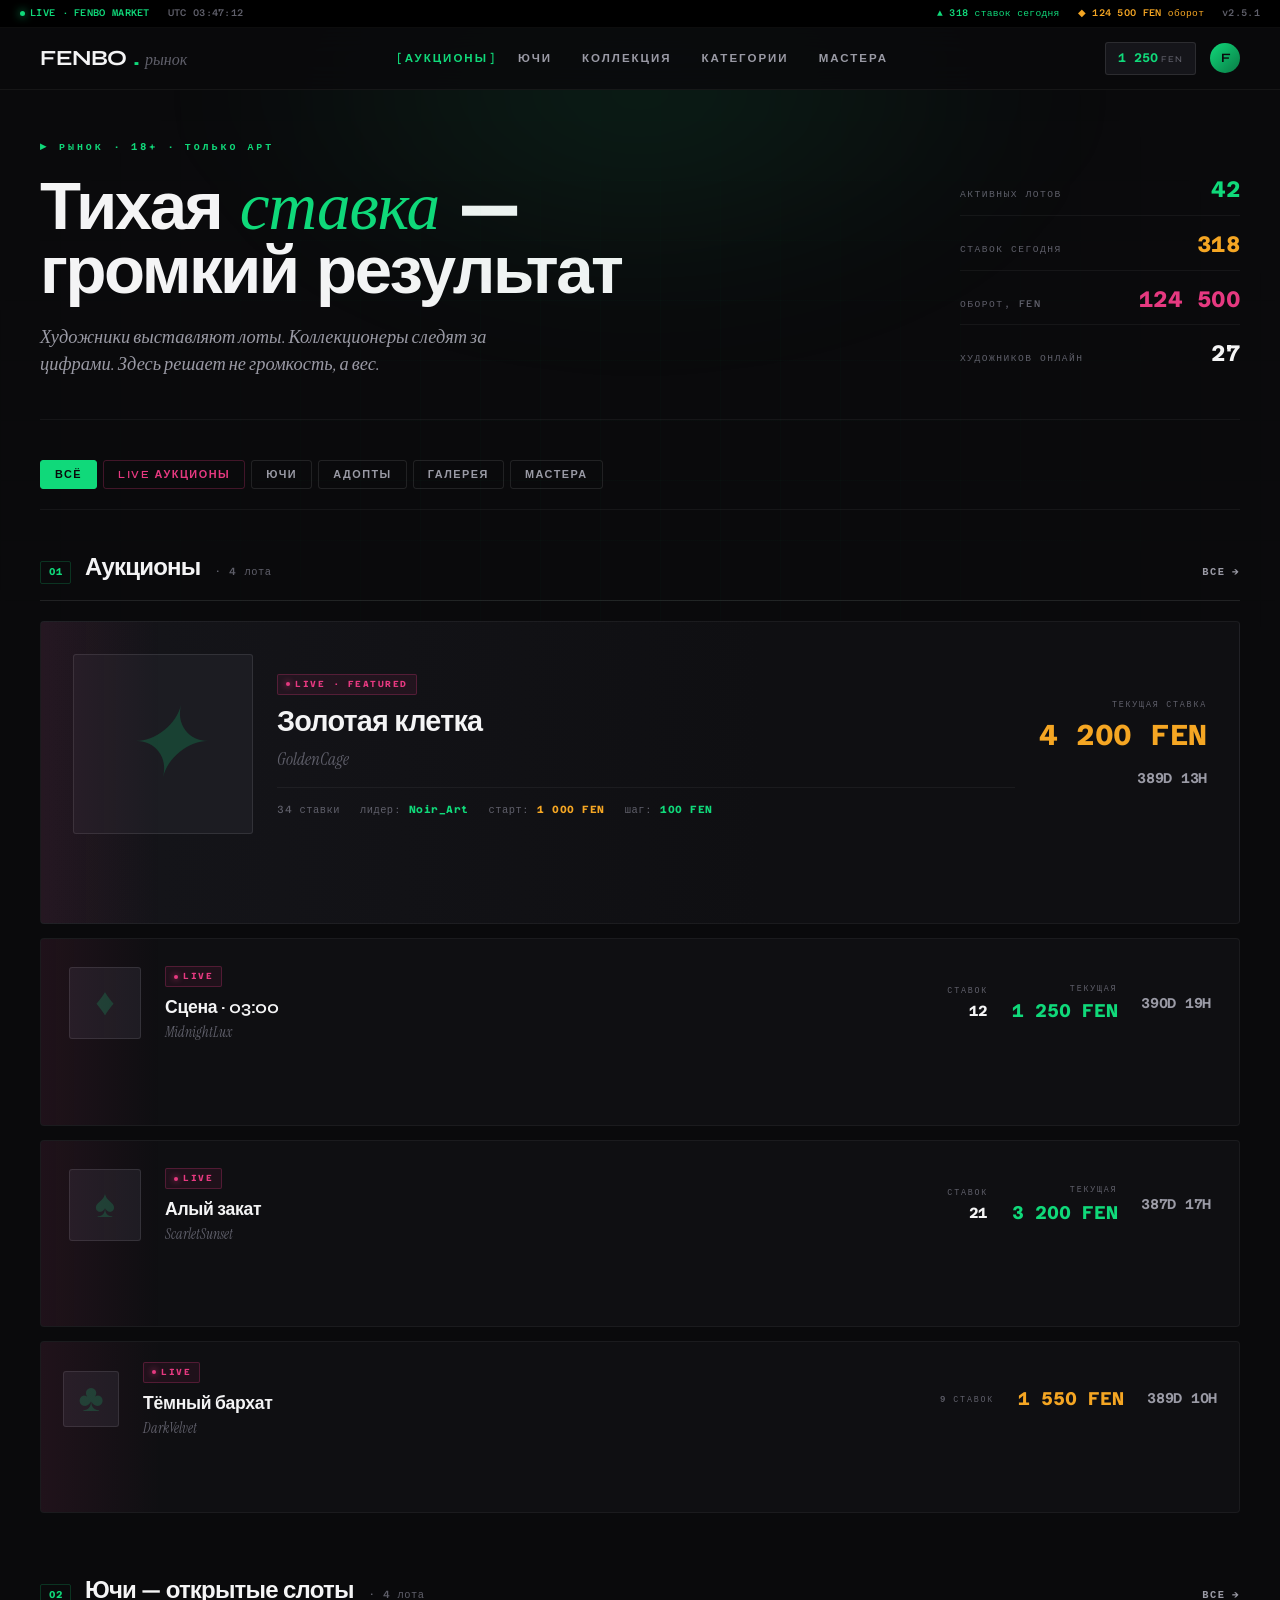
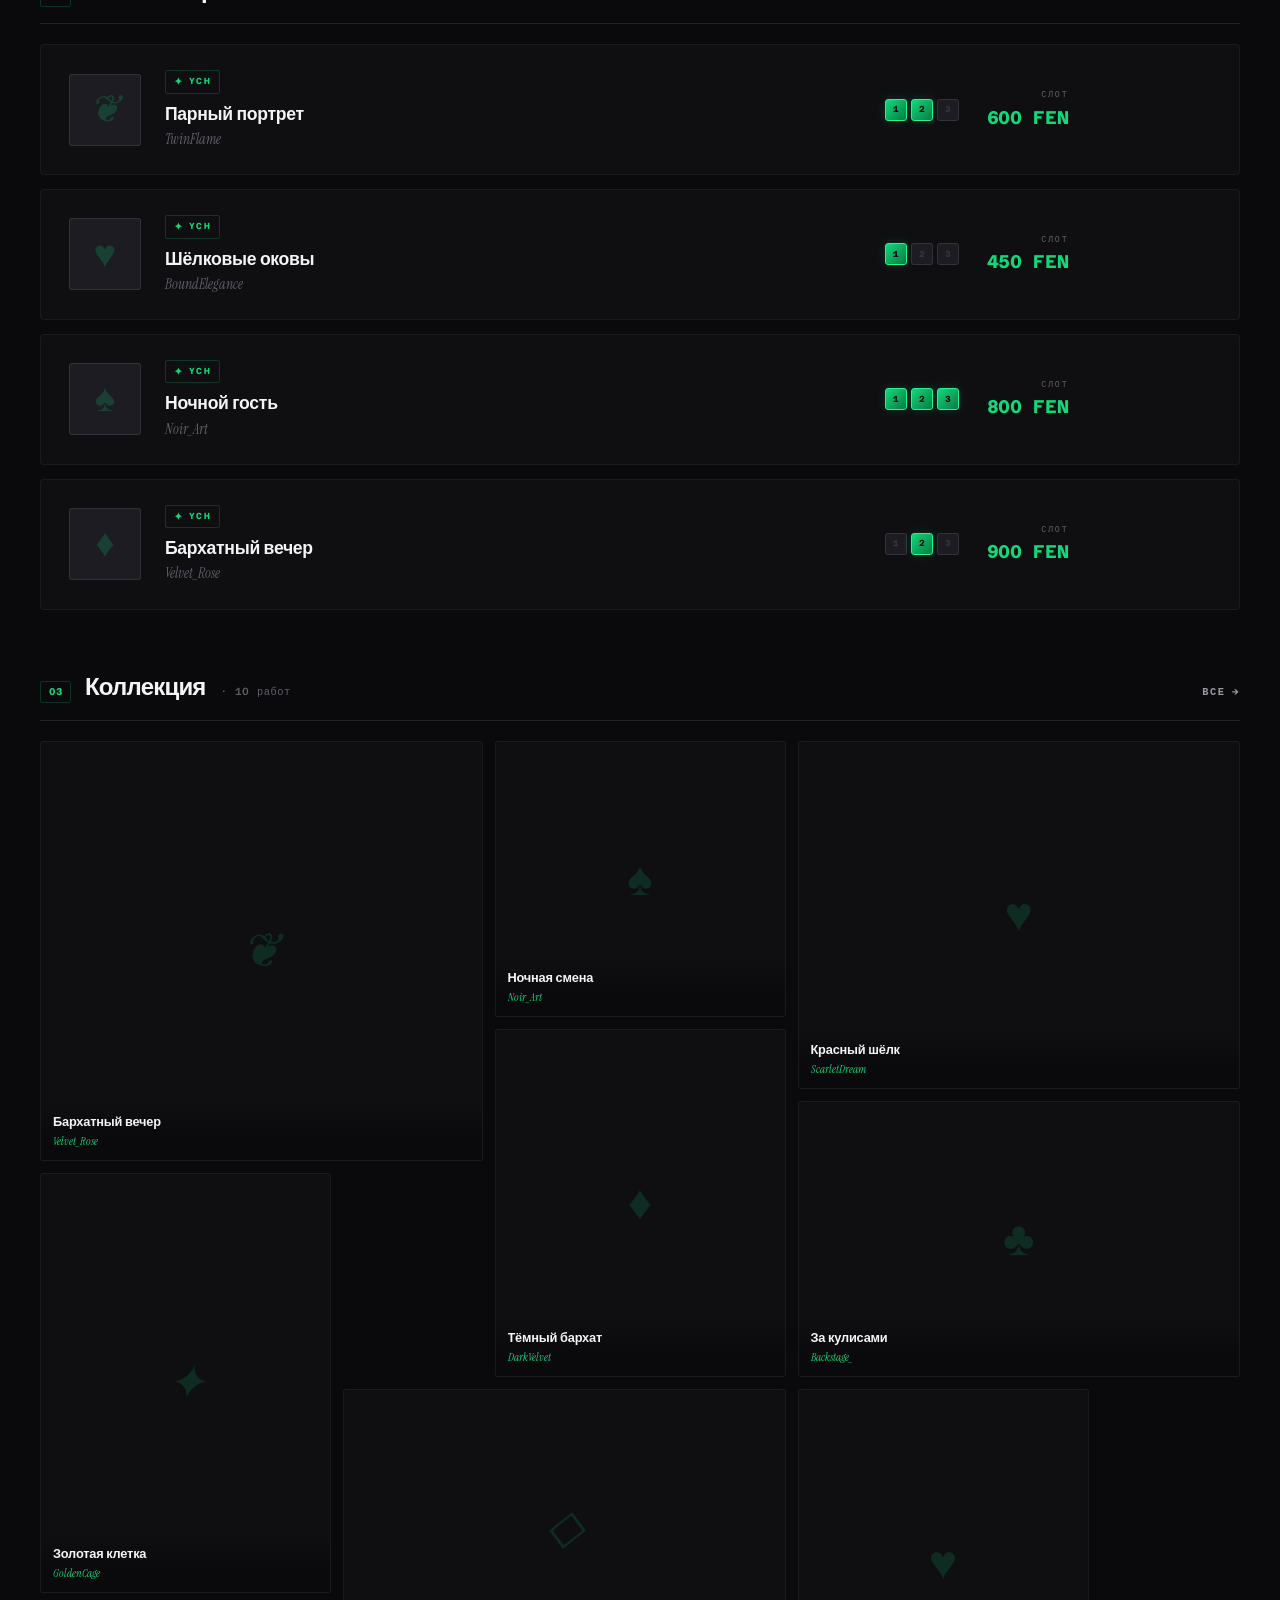
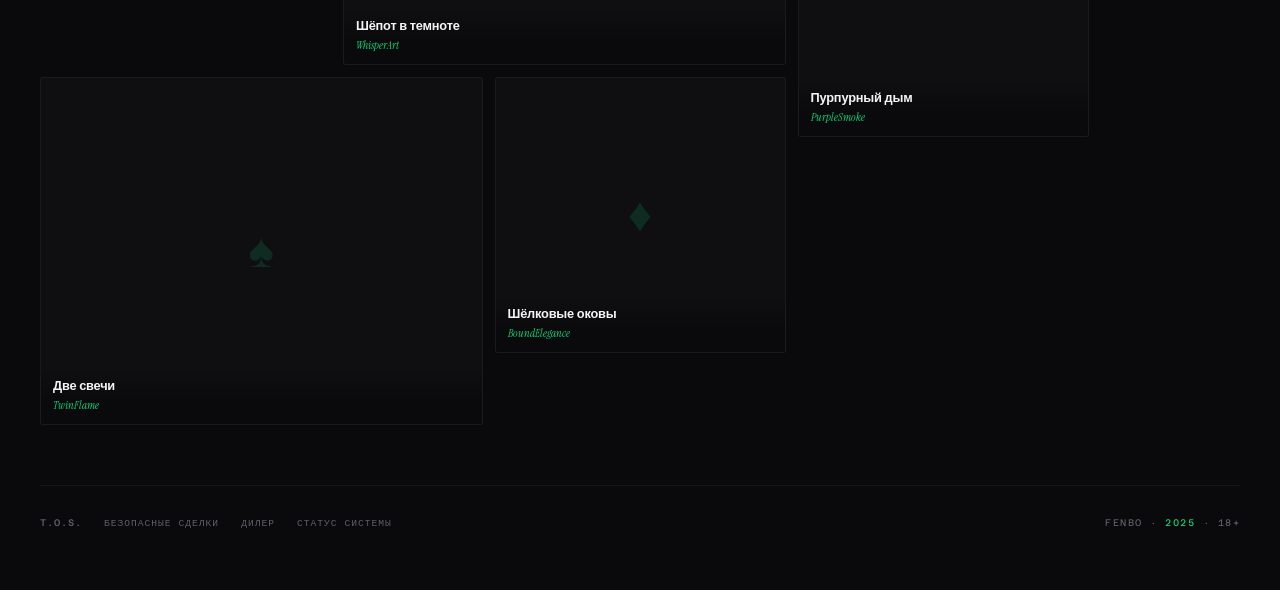
==== commit b0d0f68c: "Update index.html" ====
--- a/index.html
+++ b/index.html
@@ -3,50 +3,46 @@
 <head>
     <meta charset="UTF-8">
     <meta name="viewport" content="width=device-width, initial-scale=1.0, maximum-scale=1.0, user-scalable=no">
-    <meta name="theme-color" content="#0f0c0a">
+    <meta name="theme-color" content="#0a0a0c">
     <title>✦ FENBO · РЫНОК ✦</title>
 
     <link rel="preconnect" href="https://fonts.googleapis.com">
     <link rel="preconnect" href="https://fonts.gstatic.com" crossorigin>
-    <link href="https://fonts.googleapis.com/css2?family=Bricolage+Grotesque:opsz,wght@12..96,300;12..96,400;12..96,500;12..96,600;12..96,700;12..96,800&family=DM+Serif+Display:ital@0;1&family=DM+Mono:ital,wght@0,400;0,500;1,400&family=Caveat:wght@500;600&display=swap" rel="stylesheet">
+    <link href="https://fonts.googleapis.com/css2?family=Syne:wght@400;500;600;700;800&family=Instrument+Serif:ital@0;1&family=Azeret+Mono:wght@400;500;600;700&family=Inter:wght@400;500;600&display=swap" rel="stylesheet">
 
     <style>
         /* ============================================
-           AUCTION HOUSE — ГЛУБОКИЙ ГРАФИТ + АЛЫЙ
+           OBSIDIAN + EMERALD NEON
            ============================================ */
         :root {
-            --bg: #0f0c0a;                 /* тёмный обсидиан */
-            --bg-1: #171310;
-            --bg-2: #201a15;
-            --bg-3: #2a221b;
-            --bg-hi: #382c22;
-
-            --paper: #ebe4d6;              /* костяной для акцентов */
-            --paper-soft: #c9c0ae;
-
-            --scarlet: #c94442;            /* яркий алый — как сургуч */
-            --scarlet-hi: #e05b59;
-            --scarlet-soft: rgba(201, 68, 66, 0.35);
-
-            --amber: #d99541;              /* янтарь */
-            --amber-hi: #f0ad55;
-            --amber-soft: rgba(217, 149, 65, 0.35);
-
-            --plum: #4a1e2e;               /* сливовый */
-            --emerald: #4a7a5c;            /* приглушённый изумруд */
-            --ice: #7d9cb8;                /* пыльный голубой */
-
-            --text-0: #ebe4d6;
-            --text-1: #9a8f7f;
-            --text-2: #6a6055;
-            --text-3: #40382f;
-
-            --line: rgba(235, 228, 214, 0.06);
-            --line-mid: rgba(235, 228, 214, 0.12);
-            --line-hi: rgba(235, 228, 214, 0.2);
-
-            --r: 3px;
-            --r-lg: 8px;
+            --bg: #0a0a0c;
+            --bg-1: #0f0f12;
+            --bg-2: #15151a;
+            --bg-3: #1c1c22;
+            --bg-hi: #24242c;
+
+            --emerald: #10d97a;         /* неоновый изумруд */
+            --emerald-hi: #2df095;
+            --emerald-soft: rgba(16, 217, 122, 0.2);
+
+            --amber: #f5a623;           /* янтарь */
+            --amber-hi: #ffc44d;
+
+            --magenta: #e63980;         /* маджента */
+            --magenta-soft: rgba(230, 57, 128, 0.25);
+
+            --violet: #8b5cf6;
+
+            --text-0: #f4f4f5;
+            --text-1: #9a9aa5;
+            --text-2: #5f5f6a;
+            --text-3: #35353d;
+
+            --line: rgba(244, 244, 245, 0.05);
+            --line-mid: rgba(244, 244, 245, 0.1);
+            --line-hi: rgba(244, 244, 245, 0.18);
+
+            --r: 4px;
         }
 
         * { margin: 0; padding: 0; box-sizing: border-box; -webkit-tap-highlight-color: transparent; -webkit-touch-callout: none; }
@@ -54,41 +50,103 @@
 
         body {
             background: var(--bg);
-            background-image:
-                radial-gradient(ellipse 80% 40% at 50% -10%, rgba(201, 68, 66, 0.08) 0%, transparent 60%),
-                radial-gradient(ellipse 60% 40% at 100% 50%, rgba(217, 149, 65, 0.04) 0%, transparent 60%);
-            background-attachment: fixed;
-            font-family: 'Bricolage Grotesque', sans-serif;
+            font-family: 'Inter', sans-serif;
             color: var(--text-0);
             min-height: 100vh;
             font-size: 14px;
             line-height: 1.5;
-            letter-spacing: 0.1px;
             -webkit-font-smoothing: antialiased;
             overflow-x: hidden;
         }
 
-        /* Лёгкая текстура — ворсовый бархат */
+        /* Тонкая сетка-фон как в терминале */
         body::before {
             content: '';
             position: fixed;
             inset: 0;
             pointer-events: none;
             z-index: 0;
-            opacity: 0.3;
             background-image:
-                repeating-linear-gradient(0deg, transparent, transparent 1px, rgba(235, 228, 214, 0.008) 1px, rgba(235, 228, 214, 0.008) 2px);
-        }
+                linear-gradient(rgba(16, 217, 122, 0.02) 1px, transparent 1px),
+                linear-gradient(90deg, rgba(16, 217, 122, 0.02) 1px, transparent 1px);
+            background-size: 60px 60px;
+            mask-image: radial-gradient(ellipse at center, black 20%, transparent 80%);
+            -webkit-mask-image: radial-gradient(ellipse at center, black 20%, transparent 80%);
+        }
+
+        /* Свечение сверху */
+        body::after {
+            content: '';
+            position: fixed;
+            top: -20%; left: 50%;
+            transform: translateX(-50%);
+            width: 80%; height: 60vh;
+            pointer-events: none;
+            z-index: 0;
+            background: radial-gradient(ellipse at center, rgba(16, 217, 122, 0.1) 0%, transparent 60%);
+            filter: blur(60px);
+        }
+
+        /* ============================================
+           СТАТУС-БАР СВЕРХУ (как в терминале)
+           ============================================ */
+        .statusbar {
+            position: fixed;
+            top: 0; left: 0; right: 0;
+            z-index: 110;
+            height: 28px;
+            padding: 0 20px;
+            background: #000;
+            border-bottom: 1px solid var(--line);
+            display: flex;
+            align-items: center;
+            justify-content: space-between;
+            font-family: 'Azeret Mono', monospace;
+            font-size: 0.6rem;
+            font-weight: 500;
+            letter-spacing: 0.3px;
+            color: var(--text-2);
+        }
+        .statusbar-left {
+            display: flex;
+            align-items: center;
+            gap: 18px;
+        }
+        .statusbar-left .live {
+            color: var(--emerald);
+            display: flex;
+            align-items: center;
+            gap: 5px;
+        }
+        .statusbar-left .live::before {
+            content: '';
+            width: 5px; height: 5px;
+            border-radius: 50%;
+            background: var(--emerald);
+            box-shadow: 0 0 8px var(--emerald);
+            animation: pulse 1.6s infinite;
+        }
+        @keyframes pulse {
+            0%, 100% { opacity: 0.4; }
+            50% { opacity: 1; }
+        }
+        .statusbar-right {
+            display: flex;
+            align-items: center;
+            gap: 18px;
+        }
+        .statusbar-right .gold { color: var(--amber); }
+        .statusbar-right .emerald { color: var(--emerald); }
 
         /* ============================================
            ШАПКА
            ============================================ */
         .header {
             position: fixed;
-            top: 0; left: 0; right: 0;
+            top: 28px; left: 0; right: 0;
             z-index: 100;
             padding: 0 40px;
-            background: linear-gradient(180deg, rgba(15, 12, 10, 0.98) 0%, rgba(15, 12, 10, 0.85) 100%);
+            background: rgba(10, 10, 12, 0.85);
             backdrop-filter: blur(20px);
             -webkit-backdrop-filter: blur(20px);
             border-bottom: 1px solid var(--line);
@@ -97,87 +155,91 @@
             display: grid;
             grid-template-columns: auto 1fr auto;
             align-items: center;
-            gap: 40px;
-            padding: 16px 0;
-            max-width: 1680px;
+            gap: 48px;
+            padding: 14px 0;
+            max-width: 1760px;
             margin: 0 auto;
         }
         .logo {
-            font-family: 'DM Serif Display', serif;
-            font-size: 1.5rem;
+            font-family: 'Syne', sans-serif;
+            font-size: 1.35rem;
+            font-weight: 700;
+            color: var(--text-0);
+            text-decoration: none;
+            letter-spacing: -0.5px;
+            display: flex;
+            align-items: baseline;
+            gap: 6px;
+        }
+        .logo .dot {
+            color: var(--emerald);
+            font-size: 1.6rem;
+            line-height: 0.7;
+        }
+        .logo .sub {
+            font-family: 'Instrument Serif', serif;
+            font-style: italic;
+            font-size: 1rem;
+            color: var(--text-2);
+            letter-spacing: 0;
             font-weight: 400;
-            color: var(--paper);
-            letter-spacing: -0.5px;
-            text-decoration: none;
-            display: flex;
-            align-items: baseline;
-            gap: 8px;
-        }
-        .logo .sub {
-            font-family: 'Caveat', cursive;
-            font-size: 1.15rem;
-            color: var(--scarlet);
-            letter-spacing: 0;
-            margin-left: 4px;
         }
 
         .nav {
             display: flex;
             justify-content: center;
-            gap: 32px;
-            font-family: 'Bricolage Grotesque', sans-serif;
+            gap: 30px;
+            font-family: 'Syne', sans-serif;
             font-size: 0.72rem;
-            font-weight: 500;
-            letter-spacing: 2.5px;
+            font-weight: 600;
+            letter-spacing: 2px;
             text-transform: uppercase;
         }
         .nav a {
             color: var(--text-1);
             text-decoration: none;
             padding: 6px 0;
+            transition: color 0.2s;
             position: relative;
-            transition: color 0.25s;
         }
         .nav a:hover,
-        .nav a.active { color: var(--paper); }
+        .nav a.active {
+            color: var(--emerald);
+        }
+        .nav a.active::before {
+            content: '[';
+            position: absolute;
+            left: -8px;
+            color: var(--emerald);
+        }
         .nav a.active::after {
-            content: '';
+            content: ']';
             position: absolute;
-            bottom: -8px; left: 50%;
-            transform: translateX(-50%);
-            width: 4px; height: 4px;
-            border-radius: 50%;
-            background: var(--scarlet);
-        }
-
-        .user {
-            display: flex;
-            align-items: center;
-            gap: 14px;
-        }
+            right: -8px;
+            color: var(--emerald);
+        }
+
+        .user { display: flex; align-items: center; gap: 14px; }
         .balance {
             display: flex;
             align-items: center;
-            gap: 8px;
-            padding: 7px 14px;
+            gap: 6px;
+            padding: 6px 12px;
             background: var(--bg-2);
             border: 1px solid var(--line-mid);
-            border-radius: 20px;
+            border-radius: 3px;
             cursor: pointer;
-            transition: all 0.25s;
-        }
-        .balance:hover {
-            border-color: var(--amber);
-        }
+            transition: all 0.2s;
+        }
+        .balance:hover { border-color: var(--emerald); }
         .balance-value {
-            font-family: 'DM Mono', monospace;
-            font-size: 0.82rem;
-            font-weight: 500;
-            color: var(--amber);
-            letter-spacing: 0.3px;
+            font-family: 'Azeret Mono', monospace;
+            font-size: 0.78rem;
+            font-weight: 600;
+            color: var(--emerald);
         }
         .balance-value .unit {
-            font-family: 'Bricolage Grotesque', sans-serif;
+            font-family: 'Syne', sans-serif;
             font-size: 0.55rem;
             color: var(--text-2);
             letter-spacing: 1.2px;
@@ -185,488 +247,335 @@
             font-weight: 500;
         }
         .avatar {
-            width: 34px; height: 34px;
+            width: 30px; height: 30px;
             border-radius: 50%;
-            background: linear-gradient(135deg, var(--scarlet), var(--plum));
+            background: linear-gradient(135deg, var(--emerald), #0a7a45);
             display: flex;
             align-items: center;
             justify-content: center;
-            font-family: 'DM Serif Display', serif;
-            font-size: 0.95rem;
-            color: var(--paper);
-            cursor: pointer;
+            font-family: 'Syne', sans-serif;
+            font-size: 0.8rem;
+            font-weight: 700;
+            color: var(--bg);
+        }
+
+        /* ============================================
+           ОСНОВНОЙ КОНТЕНТ
+           ============================================ */
+        .wrap {
+            max-width: 1760px;
+            margin: 0 auto;
+            padding: 140px 40px 60px;
         }
 
         /* ============================================
            HERO
            ============================================ */
         .hero {
-            max-width: 1680px;
-            margin: 0 auto;
-            padding: 100px 40px 40px;
             display: grid;
             grid-template-columns: 1fr auto;
             align-items: end;
-            gap: 40px;
+            gap: 60px;
+            padding-bottom: 40px;
+            border-bottom: 1px solid var(--line);
+            margin-bottom: 40px;
+        }
+        .hero-left { max-width: 800px; }
+        .hero-eyebrow {
+            font-family: 'Azeret Mono', monospace;
+            font-size: 0.62rem;
+            font-weight: 600;
+            letter-spacing: 3px;
+            text-transform: uppercase;
+            color: var(--emerald);
+            margin-bottom: 20px;
+            display: flex;
+            align-items: center;
+            gap: 10px;
+        }
+        .hero-eyebrow::before {
+            content: '▶';
+            font-size: 0.5rem;
         }
         .hero-title {
-            font-family: 'DM Serif Display', serif;
-            font-size: 4.5rem;
+            font-family: 'Syne', sans-serif;
+            font-size: 4.2rem;
+            font-weight: 800;
+            line-height: 0.95;
+            letter-spacing: -2.5px;
+            color: var(--text-0);
+        }
+        .hero-title em {
+            font-family: 'Instrument Serif', serif;
+            font-style: italic;
             font-weight: 400;
-            color: var(--paper);
-            line-height: 0.95;
-            letter-spacing: -2px;
-        }
-        .hero-title em {
+            color: var(--emerald);
+            letter-spacing: -1px;
+        }
+        .hero-sub {
+            font-family: 'Instrument Serif', serif;
             font-style: italic;
-            color: var(--scarlet);
-        }
-        .hero-title .caveat {
-            display: block;
-            font-family: 'Caveat', cursive;
-            font-size: 1.6rem;
-            color: var(--amber);
-            letter-spacing: 0;
-            margin-top: 8px;
+            font-size: 1.15rem;
+            color: var(--text-1);
+            margin-top: 20px;
+            max-width: 500px;
+            line-height: 1.5;
+        }
+
+        /* Биг-борд цифры справа — как табло в трейдинг-руме */
+        .hero-board {
+            display: flex;
+            flex-direction: column;
+            gap: 12px;
+            min-width: 280px;
+        }
+        .board-row {
+            display: grid;
+            grid-template-columns: 1fr auto;
+            align-items: baseline;
+            gap: 20px;
+            padding-bottom: 8px;
+            border-bottom: 1px solid var(--line);
+        }
+        .board-row:last-child { border-bottom: none; }
+        .board-label {
+            font-family: 'Azeret Mono', monospace;
+            font-size: 0.6rem;
             font-weight: 500;
-        }
-        .hero-meta {
+            letter-spacing: 1.5px;
+            text-transform: uppercase;
+            color: var(--text-2);
+        }
+        .board-value {
+            font-family: 'Azeret Mono', monospace;
+            font-size: 1.4rem;
+            font-weight: 700;
+            color: var(--text-0);
+            letter-spacing: -0.5px;
             text-align: right;
-            display: flex;
-            flex-direction: column;
-            gap: 6px;
-            padding-bottom: 10px;
-        }
-        .hero-row {
-            font-family: 'Bricolage Grotesque', sans-serif;
-            font-size: 0.72rem;
-            font-weight: 500;
-            letter-spacing: 2px;
-            color: var(--text-2);
-            text-transform: uppercase;
-        }
-        .hero-row strong {
-            font-family: 'DM Mono', monospace;
-            color: var(--paper);
-            font-weight: 500;
-            margin-left: 8px;
-            letter-spacing: 0;
-            text-transform: none;
-            font-size: 0.82rem;
-        }
-        .hero-row.amber strong { color: var(--amber); }
-        .hero-row.emerald strong { color: var(--emerald); }
+        }
+        .board-value.emerald { color: var(--emerald); }
+        .board-value.amber { color: var(--amber); }
+        .board-value.magenta { color: var(--magenta); }
 
         /* ============================================
            ФИЛЬТРЫ
            ============================================ */
         .filters {
-            max-width: 1680px;
-            margin: 0 auto;
-            padding: 0 40px 30px;
-            display: flex;
-            gap: 8px;
+            display: flex;
+            gap: 6px;
+            margin-bottom: 40px;
             flex-wrap: wrap;
+            padding-bottom: 20px;
+            border-bottom: 1px solid var(--line);
         }
         .chip {
-            font-family: 'Bricolage Grotesque', sans-serif;
+            font-family: 'Syne', sans-serif;
             font-size: 0.68rem;
-            font-weight: 500;
+            font-weight: 600;
             letter-spacing: 1.5px;
             text-transform: uppercase;
             color: var(--text-1);
             background: transparent;
             border: 1px solid var(--line-mid);
-            padding: 8px 16px;
-            border-radius: 20px;
+            padding: 7px 14px;
+            border-radius: 3px;
             cursor: pointer;
-            transition: all 0.25s;
-        }
-        .chip:hover { border-color: var(--paper-soft); color: var(--paper); }
-        .chip.active { background: var(--paper); color: var(--bg); border-color: var(--paper); }
-        .chip.live { color: var(--scarlet); border-color: rgba(201, 68, 66, 0.35); }
-        .chip.live.active { background: var(--scarlet); border-color: var(--scarlet); color: var(--paper); }
+            transition: all 0.2s;
+        }
+        .chip:hover { color: var(--text-0); border-color: var(--text-2); }
+        .chip.active {
+            background: var(--emerald);
+            color: var(--bg);
+            border-color: var(--emerald);
+        }
+        .chip.live { color: var(--magenta); border-color: var(--magenta-soft); }
+        .chip.live.active { background: var(--magenta); color: #fff; border-color: var(--magenta); }
 
         /* ============================================
            СЕКЦИЯ
            ============================================ */
         .section {
-            max-width: 1680px;
-            margin: 0 auto;
-            padding: 40px 40px 60px;
+            margin-bottom: 60px;
         }
         .section-head {
             display: flex;
             align-items: baseline;
             justify-content: space-between;
             gap: 24px;
-            margin-bottom: 28px;
-            padding-bottom: 16px;
-            border-bottom: 1px solid var(--line);
+            margin-bottom: 20px;
+            padding-bottom: 14px;
+            border-bottom: 1px solid var(--line-mid);
         }
         .section-title {
             display: flex;
             align-items: baseline;
-            gap: 18px;
-        }
-        .section-num {
-            font-family: 'DM Mono', monospace;
-            font-size: 0.72rem;
+            gap: 14px;
+        }
+        .section-marker {
+            font-family: 'Azeret Mono', monospace;
+            font-size: 0.62rem;
+            font-weight: 700;
+            color: var(--emerald);
+            padding: 3px 8px;
+            border: 1px solid var(--emerald-soft);
+            border-radius: 2px;
+            letter-spacing: 0.5px;
+        }
+        .section-name {
+            font-family: 'Syne', sans-serif;
+            font-size: 1.5rem;
+            font-weight: 700;
+            color: var(--text-0);
+            letter-spacing: -0.8px;
+        }
+        .section-count {
+            font-family: 'Azeret Mono', monospace;
+            font-size: 0.65rem;
             font-weight: 500;
-            color: var(--scarlet);
-            letter-spacing: 0;
-        }
-        .section-name {
-            font-family: 'DM Serif Display', serif;
-            font-size: 1.8rem;
-            font-weight: 400;
-            color: var(--paper);
-            letter-spacing: -0.5px;
-        }
-        .section-count {
-            font-family: 'Bricolage Grotesque', sans-serif;
-            font-size: 0.66rem;
-            font-weight: 500;
-            letter-spacing: 2px;
-            text-transform: uppercase;
+            letter-spacing: 0.5px;
             color: var(--text-2);
         }
         .section-more {
-            font-family: 'Bricolage Grotesque', sans-serif;
-            font-size: 0.68rem;
-            font-weight: 500;
+            font-family: 'Azeret Mono', monospace;
+            font-size: 0.65rem;
+            font-weight: 600;
             letter-spacing: 1.5px;
             text-transform: uppercase;
-            color: var(--paper);
+            color: var(--text-1);
             text-decoration: none;
             display: inline-flex;
             align-items: center;
-            gap: 8px;
-            transition: gap 0.25s;
-        }
-        .section-more:hover { gap: 14px; color: var(--amber); }
-        .section-more::after { content: '→'; color: var(--amber); }
+            gap: 6px;
+            transition: all 0.2s;
+        }
+        .section-more:hover { color: var(--emerald); gap: 10px; }
+        .section-more::after { content: '→'; }
 
         /* ============================================
-           АУКЦИОНЫ — БОЛЬШИЕ ГОРИЗОНТАЛЬНЫЕ БАННЕРЫ
-           Каждая строка — отдельный баннер с разными пропорциями
+           АУКЦИОНЫ — СТРОКИ ВО ВСЮ ШИРИНУ
+           Каждая строка — самостоятельная композиция
            ============================================ */
-        .auctions-stage {
+        .rows {
             display: flex;
             flex-direction: column;
-            gap: 20px;
-        }
-
-        .auc {
+            gap: 14px;
+        }
+
+        .row-lot {
             position: relative;
             display: grid;
-            grid-template-columns: 1fr 1fr;
+            gap: 24px;
+            align-items: center;
+            padding: 24px 28px;
             background: var(--bg-1);
             border: 1px solid var(--line);
-            border-radius: var(--r-lg);
+            border-radius: 4px;
+            cursor: pointer;
+            opacity: 0;
+            transform: translateY(16px);
+            animation: rowRise 0.7s cubic-bezier(0.22, 1, 0.36, 1) forwards;
+            transition: border-color 0.3s, background 0.3s, transform 0.3s;
             overflow: hidden;
-            cursor: pointer;
-            min-height: 240px;
-            opacity: 0;
-            transform: translateY(24px);
-            filter: blur(4px);
-            animation: rise 0.9s cubic-bezier(0.22, 1, 0.36, 1) forwards;
-            transition: border-color 0.4s, transform 0.5s cubic-bezier(0.22, 1, 0.36, 1);
-        }
-        .auc:nth-child(1) { animation-delay: 0.05s; }
-        .auc:nth-child(2) { animation-delay: 0.12s; }
-        .auc:nth-child(3) { animation-delay: 0.19s; }
-        .auc:nth-child(4) { animation-delay: 0.26s; }
-
-        @keyframes rise {
-            to { opacity: 1; transform: translateY(0); filter: blur(0); }
-        }
-
-        .auc:hover {
-            border-color: var(--amber-soft);
-            transform: translateY(-3px);
-        }
-
-        /* Чередование: чётные — арт справа, нечётные — арт слева */
-        .auc:nth-child(even) {
-            grid-template-columns: 1fr 1fr;
-        }
-        .auc:nth-child(even) .auc-art { order: 2; }
-        .auc:nth-child(even) .auc-info { order: 1; }
-
-        /* Арт-панель */
-        .auc-art {
+        }
+        .row-lot:nth-child(1) { animation-delay: 0.05s; }
+        .row-lot:nth-child(2) { animation-delay: 0.12s; }
+        .row-lot:nth-child(3) { animation-delay: 0.19s; }
+        .row-lot:nth-child(4) { animation-delay: 0.26s; }
+
+        @keyframes rowRise {
+            to { opacity: 1; transform: translateY(0); }
+        }
+
+        .row-lot:hover {
+            border-color: var(--line-hi);
+            background: var(--bg-2);
+        }
+
+        /* Полоска слева — растёт при hover */
+        .row-lot::before {
+            content: '';
+            position: absolute;
+            left: 0; top: 0; bottom: 0;
+            width: 3px;
+            background: var(--emerald);
+            transform: scaleY(0);
+            transform-origin: center;
+            transition: transform 0.4s cubic-bezier(0.22, 1, 0.36, 1);
+        }
+        .row-lot:hover::before { transform: scaleY(1); }
+
+        /* ЖИВОЙ фон — градиент с левого края */
+        .row-lot.live::after {
+            content: '';
+            position: absolute;
+            left: 0; top: 0; bottom: 0;
+            width: 120px;
+            background: linear-gradient(90deg, rgba(230, 57, 128, 0.08) 0%, transparent 100%);
+            pointer-events: none;
+        }
+
+        /* КОМПОЗИЦИЯ 1 — Стандартный аукцион: превью | инфо | цена | таймер | кнопка */
+        .row-lot.style-classic {
+            grid-template-columns: 72px 1fr auto auto auto;
+        }
+
+        /* КОМПОЗИЦИЯ 2 — Feature: большая левая панель, детальная инфа, стопка метрик */
+        .row-lot.style-feature {
+            grid-template-columns: 180px 1fr auto;
+            padding: 32px 32px;
+            background: linear-gradient(90deg, var(--bg-2) 0%, var(--bg-1) 60%);
+        }
+        .row-lot.style-feature::before {
+            background: linear-gradient(180deg, var(--amber) 0%, var(--magenta) 100%);
+            width: 4px;
+        }
+
+        /* КОМПОЗИЦИЯ 3 — Compact: всё в одну строку, только важное */
+        .row-lot.style-compact {
+            grid-template-columns: 56px 1fr auto auto auto;
+            padding: 16px 22px;
+        }
+
+        /* Превью */
+        .lot-thumb {
             position: relative;
+            width: 72px;
+            height: 72px;
+            border-radius: 3px;
+            background: var(--bg-3);
+            border: 1px solid var(--line-mid);
             display: flex;
             align-items: center;
             justify-content: center;
             overflow: hidden;
-            background:
-                radial-gradient(ellipse at 30% 30%, rgba(201, 68, 66, 0.2) 0%, transparent 55%),
-                radial-gradient(ellipse at 70% 80%, rgba(74, 30, 46, 0.5) 0%, transparent 60%),
-                linear-gradient(140deg, #1c0d12 0%, #0a0508 100%);
-        }
-        .auc-art .art {
-            font-family: 'DM Serif Display', serif;
-            font-size: 8rem;
+            flex-shrink: 0;
+        }
+        .row-lot.style-compact .lot-thumb {
+            width: 56px;
+            height: 56px;
+        }
+        .row-lot.style-feature .lot-thumb {
+            width: 180px;
+            height: 180px;
+        }
+        .lot-thumb .art {
+            font-family: 'Instrument Serif', serif;
+            font-size: 2.4rem;
             font-style: italic;
-            color: rgba(235, 228, 214, 0.08);
-            text-shadow: 0 0 60px rgba(201, 68, 66, 0.4);
-            transition: transform 1s cubic-bezier(0.22, 1, 0.36, 1), color 0.5s;
-        }
-        .auc:hover .auc-art .art {
-            transform: scale(1.05);
-            color: rgba(235, 228, 214, 0.16);
-        }
-
-        /* Водяной знак */
-        .auc-art .wm {
-            position: absolute;
-            inset: 0;
-            display: flex;
-            align-items: center;
-            justify-content: center;
-            opacity: 0;
-            transition: opacity 0.5s;
-            pointer-events: none;
-            background-image: repeating-linear-gradient(45deg, transparent, transparent 26px, rgba(235, 228, 214, 0.03) 26px, rgba(235, 228, 214, 0.03) 27px);
-        }
-        .auc-art .wm::after {
-            content: 'FENBO';
-            font-family: 'DM Serif Display', serif;
-            font-size: 1.2rem;
-            font-style: italic;
-            letter-spacing: 6px;
-            color: rgba(235, 228, 214, 0.18);
-            transform: rotate(-22deg);
-        }
-        .auc:hover .auc-art .wm { opacity: 1; }
-
-        /* Инфо-панель */
-        .auc-info {
-            padding: 32px 40px;
-            display: flex;
-            flex-direction: column;
-            gap: 16px;
-            justify-content: center;
-        }
-        .auc-meta {
-            display: flex;
-            align-items: center;
-            gap: 14px;
-            font-family: 'Bricolage Grotesque', sans-serif;
-            font-size: 0.6rem;
-            font-weight: 600;
-            letter-spacing: 2.5px;
-            text-transform: uppercase;
-        }
-        .auc-meta .live-badge {
-            display: inline-flex;
-            align-items: center;
-            gap: 6px;
-            color: var(--scarlet);
-        }
-        .auc-meta .live-badge::before {
-            content: '';
-            width: 6px; height: 6px;
-            border-radius: 50%;
-            background: var(--scarlet);
-            box-shadow: 0 0 8px var(--scarlet-soft);
-            animation: pulse 1.6s infinite;
-        }
-        @keyframes pulse {
-            0%, 100% { opacity: 0.5; }
-            50% { opacity: 1; }
-        }
-        .auc-meta .n {
-            color: var(--text-2);
-            font-family: 'DM Mono', monospace;
-            letter-spacing: 0;
-        }
-
-        .auc-title {
-            font-family: 'DM Serif Display', serif;
-            font-size: 2rem;
-            font-weight: 400;
-            color: var(--paper);
-            letter-spacing: -0.5px;
-            line-height: 1.1;
-        }
-        .auc-author {
-            font-family: 'Caveat', cursive;
-            font-size: 1.35rem;
-            color: var(--amber);
-            font-weight: 500;
-            margin-top: -8px;
-        }
-
-        .auc-bid {
-            display: flex;
-            align-items: baseline;
-            gap: 20px;
-            padding-top: 16px;
-            border-top: 1px solid var(--line);
-        }
-        .auc-bid-label {
-            font-family: 'Bricolage Grotesque', sans-serif;
-            font-size: 0.6rem;
-            font-weight: 600;
-            letter-spacing: 2.5px;
-            color: var(--text-2);
-            text-transform: uppercase;
-        }
-        .auc-bid-value {
-            font-family: 'DM Mono', monospace;
-            font-size: 1.8rem;
-            font-weight: 500;
-            color: var(--scarlet);
-            letter-spacing: -0.5px;
-            line-height: 1;
-            transition: color 0.3s;
-        }
-        .auc-bid-value .unit {
-            font-family: 'Bricolage Grotesque', sans-serif;
-            font-size: 0.7rem;
-            color: var(--text-2);
-            letter-spacing: 1.5px;
-            margin-left: 4px;
-            font-weight: 500;
-        }
-        .auc-bid-value.bump {
-            animation: bidBump 1.2s cubic-bezier(0.22, 1, 0.36, 1);
-        }
-        @keyframes bidBump {
-            0% { color: var(--scarlet); }
-            25% { color: var(--amber-hi); text-shadow: 0 0 20px var(--amber); }
-            100% { color: var(--scarlet); text-shadow: none; }
-        }
-
-        .auc-timer {
-            font-family: 'DM Mono', monospace;
-            font-size: 0.95rem;
-            font-weight: 500;
-            color: var(--text-1);
-            letter-spacing: 0.3px;
-            margin-left: auto;
-        }
-        .auc.ending .auc-timer {
-            color: var(--scarlet);
-            animation: timerPulse 1.4s ease-in-out infinite;
-        }
-        @keyframes timerPulse {
-            0%, 100% { opacity: 1; }
-            50% { opacity: 0.5; }
-        }
-
-        .auc-cta {
-            font-family: 'Bricolage Grotesque', sans-serif;
-            font-size: 0.68rem;
-            font-weight: 600;
-            letter-spacing: 2.5px;
-            text-transform: uppercase;
-            color: var(--paper);
-            display: inline-flex;
-            align-items: center;
-            gap: 12px;
-            margin-top: 6px;
-            transition: gap 0.3s;
-        }
-        .auc:hover .auc-cta { gap: 18px; }
-        .auc-cta::after {
-            content: '→';
-            color: var(--amber);
-            font-size: 1rem;
-        }
-
-        /* Первая карточка — КРУПНЕЕ (feature) */
-        .auc.feature {
-            grid-template-columns: 1.4fr 1fr;
-            min-height: 320px;
-        }
-        .auc.feature .auc-art .art {
-            font-size: 11rem;
-        }
-        .auc.feature .auc-title {
-            font-size: 2.6rem;
-        }
-        .auc.feature .auc-bid-value {
-            font-size: 2.4rem;
-        }
-        .auc.feature::before {
-            content: '✦ FEATURED';
-            position: absolute;
-            top: 20px; left: 20px;
-            font-family: 'Bricolage Grotesque', sans-serif;
-            font-size: 0.55rem;
-            font-weight: 700;
-            letter-spacing: 3px;
-            color: var(--amber);
-            padding: 5px 12px;
-            background: rgba(15, 12, 10, 0.85);
-            border: 1px solid var(--amber-soft);
-            border-radius: 20px;
-            backdrop-filter: blur(8px);
-            z-index: 10;
-        }
-
-        /* ============================================
-           ЮЧИ — ВЕРТИКАЛЬНЫЕ ВЫТЯНУТЫЕ КАРТЫ
-           С сеткой слотов в правой колонке
-           ============================================ */
-        .ych-grid {
-            display: grid;
-            grid-template-columns: repeat(auto-fill, minmax(280px, 1fr));
-            gap: 20px;
-        }
-
-        .ych {
-            position: relative;
-            background: var(--bg-1);
-            border: 1px solid var(--line);
-            border-radius: var(--r-lg);
-            overflow: hidden;
-            cursor: pointer;
-            display: grid;
-            grid-template-columns: 1fr auto;
-            min-height: 260px;
-            opacity: 0;
-            transform: translateY(20px);
-            animation: rise 0.8s cubic-bezier(0.22, 1, 0.36, 1) forwards;
-            transition: border-color 0.4s, transform 0.4s;
-        }
-        .ych:nth-child(1) { animation-delay: 0.05s; }
-        .ych:nth-child(2) { animation-delay: 0.12s; }
-        .ych:nth-child(3) { animation-delay: 0.19s; }
-        .ych:nth-child(4) { animation-delay: 0.26s; }
-
-        .ych:hover {
-            border-color: var(--emerald);
-            transform: translateY(-3px);
-        }
-
-        /* Арт-часть */
-        .ych-art {
-            position: relative;
-            display: flex;
-            align-items: center;
-            justify-content: center;
-            overflow: hidden;
-            background:
-                radial-gradient(ellipse at 40% 30%, rgba(74, 122, 92, 0.25) 0%, transparent 60%),
-                linear-gradient(140deg, #0e1a14 0%, #060b09 100%);
-        }
-        .ych-art .art {
-            font-family: 'DM Serif Display', serif;
-            font-size: 5.5rem;
-            font-style: italic;
-            color: rgba(235, 228, 214, 0.1);
+            color: rgba(16, 217, 122, 0.2);
             transition: transform 0.8s cubic-bezier(0.22, 1, 0.36, 1), color 0.4s;
         }
-        .ych:hover .ych-art .art {
-            transform: scale(1.06);
-            color: rgba(235, 228, 214, 0.18);
-        }
-        .ych-art .wm {
+        .row-lot.style-feature .lot-thumb .art {
+            font-size: 6rem;
+        }
+        .row-lot:hover .lot-thumb .art {
+            transform: scale(1.08);
+            color: rgba(16, 217, 122, 0.4);
+        }
+
+        /* Водяной знак при hover */
+        .lot-thumb .wm {
             position: absolute;
             inset: 0;
             display: flex;
@@ -675,172 +584,274 @@
             opacity: 0;
             transition: opacity 0.4s;
             pointer-events: none;
-            background-image: repeating-linear-gradient(45deg, transparent, transparent 22px, rgba(235, 228, 214, 0.03) 22px, rgba(235, 228, 214, 0.03) 23px);
-        }
-        .ych-art .wm::after {
+            background-image: repeating-linear-gradient(45deg, transparent, transparent 14px, rgba(16, 217, 122, 0.08) 14px, rgba(16, 217, 122, 0.08) 15px);
+        }
+        .lot-thumb .wm::after {
             content: 'FENBO';
-            font-family: 'DM Serif Display', serif;
-            font-size: 0.85rem;
-            font-style: italic;
-            letter-spacing: 4px;
-            color: rgba(235, 228, 214, 0.18);
+            font-family: 'Azeret Mono', monospace;
+            font-size: 0.5rem;
+            font-weight: 700;
+            letter-spacing: 3px;
+            color: var(--emerald);
             transform: rotate(-22deg);
         }
-        .ych:hover .ych-art .wm { opacity: 1; }
-
-        /* Правая колонка — слоты */
-        .ych-side {
-            display: flex;
-            flex-direction: column;
-            justify-content: space-between;
-            padding: 18px 16px;
-            background: var(--bg-2);
-            border-left: 1px solid var(--line);
-            min-width: 90px;
-        }
-        .ych-slots-label {
-            font-family: 'Bricolage Grotesque', sans-serif;
+        .row-lot:hover .lot-thumb .wm { opacity: 1; }
+
+        /* ИНФО */
+        .lot-info { min-width: 0; }
+        .lot-tag {
+            display: inline-flex;
+            align-items: center;
+            gap: 5px;
+            font-family: 'Azeret Mono', monospace;
             font-size: 0.55rem;
+            font-weight: 700;
+            letter-spacing: 1.5px;
+            text-transform: uppercase;
+            padding: 3px 8px;
+            border-radius: 2px;
+            margin-bottom: 10px;
+            width: fit-content;
+        }
+        .lot-tag.live {
+            color: var(--magenta);
+            border: 1px solid var(--magenta-soft);
+            background: rgba(230, 57, 128, 0.08);
+        }
+        .lot-tag.live::before {
+            content: '';
+            width: 4px; height: 4px;
+            border-radius: 50%;
+            background: var(--magenta);
+            box-shadow: 0 0 6px var(--magenta);
+            animation: pulse 1.4s infinite;
+        }
+        .lot-tag.ych {
+            color: var(--emerald);
+            border: 1px solid var(--emerald-soft);
+        }
+        .lot-tag.ych::before { content: '✦'; font-size: 0.65rem; }
+
+        .lot-title {
+            font-family: 'Syne', sans-serif;
+            font-size: 1.1rem;
             font-weight: 600;
-            letter-spacing: 2px;
-            color: var(--text-2);
-            text-transform: uppercase;
-            margin-bottom: 12px;
-        }
-        .ych-slots {
-            display: flex;
-            flex-direction: column;
-            gap: 5px;
-        }
-        .ych-slot {
-            width: 36px;
-            height: 36px;
-            border-radius: 4px;
-            background: var(--bg-3);
-            border: 1px solid var(--line-mid);
-            display: flex;
-            align-items: center;
-            justify-content: center;
-            font-family: 'DM Mono', monospace;
-            font-size: 0.7rem;
-            color: var(--text-3);
-            transition: all 0.3s;
-        }
-        .ych-slot.free {
-            background: linear-gradient(135deg, var(--emerald), #2d4f3a);
-            border-color: #6a9b7a;
-            color: var(--paper);
-            box-shadow: 0 0 12px rgba(74, 122, 92, 0.5);
-        }
-        .ych-slot.taken {
-            background: var(--bg);
-            border-color: var(--line);
-            color: var(--text-3);
-            opacity: 0.5;
-        }
-
-        /* Инфо внизу */
-        .ych-info {
-            grid-column: 1 / -1;
-            padding: 18px 20px 20px;
-            display: grid;
-            grid-template-columns: 1fr auto;
-            align-items: baseline;
-            gap: 12px;
-            border-top: 1px solid var(--line);
-            background: var(--bg-1);
-        }
-        .ych-title {
-            font-family: 'DM Serif Display', serif;
-            font-size: 1.2rem;
-            font-weight: 400;
-            color: var(--paper);
+            color: var(--text-0);
             letter-spacing: -0.3px;
-            line-height: 1.15;
+            line-height: 1.2;
             white-space: nowrap;
             overflow: hidden;
             text-overflow: ellipsis;
-        }
-        .ych-author {
-            font-family: 'Caveat', cursive;
-            font-size: 1rem;
-            color: var(--amber);
-            font-weight: 500;
-            margin-top: 2px;
-        }
-        .ych-price {
-            font-family: 'DM Mono', monospace;
-            font-size: 1.1rem;
-            font-weight: 500;
-            color: var(--paper);
+            margin-bottom: 4px;
+        }
+        .row-lot.style-feature .lot-title {
+            font-size: 1.8rem;
+            letter-spacing: -0.8px;
+            margin-bottom: 8px;
+        }
+        .lot-author {
+            font-family: 'Instrument Serif', serif;
+            font-style: italic;
+            font-size: 0.88rem;
+            color: var(--text-2);
+        }
+        .row-lot.style-feature .lot-author {
+            font-size: 1.05rem;
+        }
+
+        /* МЕТРИКИ */
+        .lot-metric {
+            display: flex;
+            flex-direction: column;
+            align-items: flex-end;
+            gap: 3px;
             text-align: right;
             white-space: nowrap;
         }
-        .ych-price .unit {
-            display: block;
-            font-family: 'Bricolage Grotesque', sans-serif;
-            font-size: 0.5rem;
+        .lot-metric-label {
+            font-family: 'Azeret Mono', monospace;
+            font-size: 0.52rem;
+            font-weight: 500;
+            letter-spacing: 1.8px;
+            text-transform: uppercase;
             color: var(--text-2);
+        }
+        .lot-metric-value {
+            font-family: 'Azeret Mono', monospace;
+            font-size: 0.92rem;
+            font-weight: 700;
+            color: var(--text-0);
+            letter-spacing: -0.3px;
+        }
+        .lot-metric-value.emerald { color: var(--emerald); }
+        .lot-metric-value.amber { color: var(--amber); }
+        .lot-metric-value.magenta { color: var(--magenta); }
+        .lot-metric-value.price {
+            font-size: 1.15rem;
+        }
+        .row-lot.style-feature .lot-metric-value.price {
+            font-size: 1.8rem;
+            color: var(--amber);
+        }
+        .lot-metric-value.bump {
+            animation: metricBump 1s cubic-bezier(0.22, 1, 0.36, 1);
+        }
+        @keyframes metricBump {
+            0% { color: inherit; }
+            30% { color: var(--emerald-hi); text-shadow: 0 0 15px var(--emerald); }
+            100% { color: inherit; text-shadow: none; }
+        }
+
+        /* YCH — слоты */
+        .lot-slots {
+            display: flex;
+            gap: 4px;
+            align-items: center;
+            padding: 0 4px;
+        }
+        .lot-slot {
+            width: 22px;
+            height: 22px;
+            border-radius: 3px;
+            background: var(--bg-3);
+            border: 1px solid var(--line-mid);
+            display: flex;
+            align-items: center;
+            justify-content: center;
+            font-family: 'Azeret Mono', monospace;
+            font-size: 0.55rem;
+            font-weight: 700;
+            color: var(--text-3);
+        }
+        .lot-slot.free {
+            background: linear-gradient(135deg, var(--emerald), #0a7a45);
+            border-color: var(--emerald-hi);
+            color: var(--bg);
+            box-shadow: 0 0 10px var(--emerald-soft);
+        }
+
+        /* Кнопка */
+        .lot-btn {
+            font-family: 'Syne', sans-serif;
+            font-size: 0.65rem;
+            font-weight: 700;
             letter-spacing: 1.5px;
-            margin-top: 3px;
-            font-weight: 500;
+            text-transform: uppercase;
+            color: var(--bg);
+            background: var(--emerald);
+            border: none;
+            padding: 10px 16px;
+            border-radius: 3px;
+            cursor: pointer;
+            white-space: nowrap;
+            transition: all 0.2s;
+            opacity: 0;
+            transform: translateX(6px);
+        }
+        .row-lot:hover .lot-btn {
+            opacity: 1;
+            transform: translateX(0);
+        }
+        .lot-btn:hover {
+            background: var(--emerald-hi);
+            letter-spacing: 2px;
+        }
+
+        /* Таймер */
+        .lot-timer {
+            font-family: 'Azeret Mono', monospace;
+            font-size: 0.88rem;
+            font-weight: 600;
+            color: var(--text-1);
+            letter-spacing: -0.3px;
+            white-space: nowrap;
+        }
+        .row-lot.ending .lot-timer {
+            color: var(--magenta);
+            animation: timerPulse 1.4s infinite;
+        }
+        @keyframes timerPulse {
+            0%, 100% { opacity: 1; }
+            50% { opacity: 0.5; }
+        }
+
+        /* FEATURE-лот — доп. элементы */
+        .feature-extras {
+            display: flex;
+            gap: 20px;
+            margin-top: 14px;
+            padding-top: 14px;
+            border-top: 1px solid var(--line);
+        }
+        .feature-extras .extra {
+            font-family: 'Azeret Mono', monospace;
+            font-size: 0.65rem;
+            color: var(--text-2);
+            letter-spacing: 0.5px;
+        }
+        .feature-extras .extra strong {
+            color: var(--emerald);
+            font-weight: 700;
+        }
+        .feature-extras .extra.amber strong {
+            color: var(--amber);
         }
 
         /* ============================================
-           ГАЛЕРЕЯ — АСИММЕТРИЧНЫЙ КОЛЛАЖ
+           ГАЛЕРЕЯ — СЛОЖНАЯ АСИММЕТРИЧНАЯ СЕТКА
            ============================================ */
-        .collage {
+        .gallery-grid {
             display: grid;
-            grid-template-columns: repeat(12, 1fr);
-            grid-auto-rows: 70px;
-            gap: 16px;
-        }
-
-        .col-piece {
+            grid-template-columns: repeat(8, 1fr);
+            grid-auto-rows: 60px;
+            gap: 12px;
+        }
+
+        .g-piece {
             position: relative;
-            border-radius: var(--r);
             overflow: hidden;
-            cursor: pointer;
+            border-radius: 3px;
             background: var(--bg-1);
             border: 1px solid var(--line);
+            cursor: pointer;
             display: flex;
             align-items: center;
             justify-content: center;
             opacity: 0;
-            transform: translateY(16px);
-            animation: rise 0.7s cubic-bezier(0.22, 1, 0.36, 1) forwards;
-            transition: transform 0.4s, border-color 0.3s;
-        }
-        .col-piece:hover {
-            border-color: var(--amber-soft);
+            transform: translateY(12px);
+            animation: rowRise 0.6s cubic-bezier(0.22, 1, 0.36, 1) forwards;
+            transition: transform 0.35s, border-color 0.3s;
+        }
+        .g-piece:hover {
             transform: translateY(-3px);
-        }
-
-        /* КАЖДАЯ ПЛИТКА — СВОЯ ФОРМА */
-        .col-piece.p1 { grid-column: span 5; grid-row: span 6; animation-delay: 0.04s; }
-        .col-piece.p2 { grid-column: span 3; grid-row: span 4; animation-delay: 0.08s; }
-        .col-piece.p3 { grid-column: span 4; grid-row: span 5; animation-delay: 0.12s; }
-        .col-piece.p4 { grid-column: span 4; grid-row: span 4; animation-delay: 0.16s; }
-        .col-piece.p5 { grid-column: span 3; grid-row: span 5; animation-delay: 0.20s; }
-        .col-piece.p6 { grid-column: span 5; grid-row: span 4; animation-delay: 0.24s; }
-        .col-piece.p7 { grid-column: span 4; grid-row: span 6; animation-delay: 0.28s; }
-        .col-piece.p8 { grid-column: span 3; grid-row: span 4; animation-delay: 0.32s; }
-        .col-piece.p9 { grid-column: span 5; grid-row: span 5; animation-delay: 0.36s; }
-        .col-piece.p10 { grid-column: span 4; grid-row: span 4; animation-delay: 0.40s; }
-
-        .col-piece .art {
-            font-family: 'DM Serif Display', serif;
-            font-size: 4rem;
+            border-color: var(--emerald-soft);
+        }
+
+        /* Разные формы для плиток */
+        .g-piece.g1 { grid-column: span 3; grid-row: span 6; animation-delay: 0.03s; }
+        .g-piece.g2 { grid-column: span 2; grid-row: span 4; animation-delay: 0.06s; }
+        .g-piece.g3 { grid-column: span 3; grid-row: span 5; animation-delay: 0.09s; }
+        .g-piece.g4 { grid-column: span 2; grid-row: span 5; animation-delay: 0.12s; }
+        .g-piece.g5 { grid-column: span 3; grid-row: span 4; animation-delay: 0.15s; }
+        .g-piece.g6 { grid-column: span 2; grid-row: span 6; animation-delay: 0.18s; }
+        .g-piece.g7 { grid-column: span 3; grid-row: span 4; animation-delay: 0.21s; }
+        .g-piece.g8 { grid-column: span 2; grid-row: span 5; animation-delay: 0.24s; }
+        .g-piece.g9 { grid-column: span 3; grid-row: span 5; animation-delay: 0.27s; }
+        .g-piece.g10 { grid-column: span 2; grid-row: span 4; animation-delay: 0.30s; }
+
+        .g-piece .art {
+            font-family: 'Instrument Serif', serif;
             font-style: italic;
-            color: rgba(235, 228, 214, 0.08);
+            font-size: 3rem;
+            color: rgba(16, 217, 122, 0.15);
             transition: color 0.4s, transform 0.6s cubic-bezier(0.22, 1, 0.36, 1);
         }
-        .col-piece:hover .art {
-            color: rgba(235, 228, 214, 0.16);
+        .g-piece:hover .art {
+            color: rgba(16, 217, 122, 0.3);
             transform: scale(1.06);
         }
 
-        .col-piece .wm {
+        .g-piece .wm {
             position: absolute;
             inset: 0;
             display: flex;
@@ -849,214 +860,237 @@
             opacity: 0;
             transition: opacity 0.4s;
             pointer-events: none;
-            background-image: repeating-linear-gradient(45deg, transparent, transparent 20px, rgba(235, 228, 214, 0.03) 20px, rgba(235, 228, 214, 0.03) 21px);
-        }
-        .col-piece .wm::after {
+            background-image: repeating-linear-gradient(45deg, transparent, transparent 14px, rgba(16, 217, 122, 0.06) 14px, rgba(16, 217, 122, 0.06) 15px);
+        }
+        .g-piece .wm::after {
             content: 'FENBO';
-            font-family: 'DM Serif Display', serif;
-            font-size: 0.75rem;
-            font-style: italic;
-            letter-spacing: 5px;
-            color: rgba(235, 228, 214, 0.2);
+            font-family: 'Azeret Mono', monospace;
+            font-size: 0.55rem;
+            font-weight: 700;
+            letter-spacing: 3px;
+            color: var(--emerald);
             transform: rotate(-22deg);
         }
-        .col-piece:hover .wm { opacity: 1; }
-
-        .col-piece .info {
+        .g-piece:hover .wm { opacity: 1; }
+
+        .g-piece .g-info {
             position: absolute;
             left: 0; right: 0; bottom: 0;
-            padding: 12px 14px;
-            background: linear-gradient(180deg, transparent 0%, rgba(15, 12, 10, 0.95) 60%);
+            padding: 10px 12px;
+            background: linear-gradient(180deg, transparent 0%, rgba(10, 10, 12, 0.95) 60%);
             display: flex;
             flex-direction: column;
-            gap: 2px;
-        }
-        .col-piece .t {
-            font-family: 'DM Serif Display', serif;
-            font-size: 0.88rem;
-            font-weight: 400;
-            color: var(--paper);
+            gap: 1px;
+        }
+        .g-title {
+            font-family: 'Syne', sans-serif;
+            font-size: 0.8rem;
+            font-weight: 600;
+            color: var(--text-0);
             letter-spacing: -0.2px;
-            line-height: 1.2;
             white-space: nowrap;
             overflow: hidden;
             text-overflow: ellipsis;
         }
-        .col-piece .a {
-            font-family: 'Caveat', cursive;
-            font-size: 0.85rem;
-            color: var(--amber);
-            font-weight: 500;
+        .g-author {
+            font-family: 'Instrument Serif', serif;
+            font-style: italic;
+            font-size: 0.68rem;
+            color: var(--emerald);
         }
 
         /* ============================================
            ПОДВАЛ
            ============================================ */
         .footer {
-            max-width: 1680px;
-            margin: 0 auto;
-            padding: 40px 40px 30px;
+            padding-top: 30px;
             border-top: 1px solid var(--line);
             display: flex;
             align-items: center;
             justify-content: space-between;
             flex-wrap: wrap;
-            gap: 24px;
-        }
-        .footer-links { display: flex; gap: 24px; flex-wrap: wrap; }
+            gap: 20px;
+        }
+        .footer-links { display: flex; gap: 22px; flex-wrap: wrap; }
         .footer-links a {
-            font-family: 'Bricolage Grotesque', sans-serif;
-            font-size: 0.66rem;
+            font-family: 'Azeret Mono', monospace;
+            font-size: 0.6rem;
             font-weight: 500;
-            letter-spacing: 1.8px;
+            letter-spacing: 1px;
             text-transform: uppercase;
-            color: var(--text-1);
+            color: var(--text-2);
             text-decoration: none;
-            transition: color 0.25s;
-        }
-        .footer-links a:hover { color: var(--amber); }
+            transition: color 0.2s;
+        }
+        .footer-links a:hover { color: var(--emerald); }
         .footer-brand {
-            font-family: 'Caveat', cursive;
-            font-size: 1.2rem;
+            font-family: 'Azeret Mono', monospace;
+            font-size: 0.6rem;
             color: var(--text-2);
-            font-weight: 500;
-        }
-        .footer-brand span { color: var(--scarlet); }
+            letter-spacing: 1.5px;
+        }
+        .footer-brand span { color: var(--emerald); }
 
         /* ============================================
            АДАПТИВ
            ============================================ */
         @media (max-width: 1200px) {
             .header { padding: 0 24px; }
-            .hero { padding: 90px 24px 32px; }
-            .hero-title { font-size: 3.4rem; letter-spacing: -1.5px; }
-            .filters { padding: 0 24px 24px; }
-            .section { padding: 32px 24px 48px; }
-            .footer { padding: 32px 24px 20px; }
-            .nav { gap: 20px; font-size: 0.68rem; }
+            .wrap { padding: 130px 24px 50px; }
+            .hero-title { font-size: 3.2rem; letter-spacing: -1.5px; }
+            .nav { gap: 20px; font-size: 0.66rem; }
+            .row-lot.style-feature { grid-template-columns: 140px 1fr auto; }
+            .row-lot.style-feature .lot-thumb { width: 140px; height: 140px; }
         }
 
         @media (max-width: 900px) {
+            .statusbar { font-size: 0.55rem; padding: 0 14px; }
             .header-inner { grid-template-columns: auto auto; gap: 20px; }
             .nav { display: none; }
             .hero {
                 grid-template-columns: 1fr;
-                padding: 70px 20px 24px;
-                gap: 16px;
-            }
-            .hero-title { font-size: 2.6rem; }
-            .hero-title .caveat { font-size: 1.2rem; }
-            .hero-meta { text-align: left; padding-bottom: 0; }
-            .filters { padding: 0 20px 20px; }
-            .section { padding: 28px 20px 40px; }
-            .section-name { font-size: 1.4rem; }
-
-            /* Аукционы — вертикальный layout */
-            .auc,
-            .auc.feature {
-                grid-template-columns: 1fr;
-                min-height: 0;
-            }
-            .auc:nth-child(even) .auc-art { order: 0; }
-            .auc:nth-child(even) .auc-info { order: 0; }
-            .auc-art {
-                aspect-ratio: 16 / 9;
-                min-height: 200px;
-            }
-            .auc-info { padding: 24px 22px 26px; }
-            .auc-title { font-size: 1.5rem; }
-            .auc.feature .auc-title { font-size: 1.8rem; }
-            .auc-bid-value { font-size: 1.4rem; }
-            .auc.feature .auc-bid-value { font-size: 1.7rem; }
-            .auc-art .art { font-size: 5rem; }
-            .auc.feature .auc-art .art { font-size: 7rem; }
-
-            /* YCH */
-            .ych-grid { grid-template-columns: 1fr; }
-            .ych { min-height: 220px; }
-
-            /* Коллаж — упрощаем */
-            .collage {
-                grid-template-columns: repeat(6, 1fr);
+                gap: 30px;
+            }
+            .hero-title { font-size: 2.6rem; letter-spacing: -1px; }
+            .hero-board { min-width: 0; width: 100%; }
+            .board-row { grid-template-columns: 1fr auto; }
+
+            /* Строки — компактный вид */
+            .row-lot,
+            .row-lot.style-classic,
+            .row-lot.style-feature,
+            .row-lot.style-compact {
+                grid-template-columns: 56px 1fr auto;
+                padding: 16px 18px;
+                gap: 14px;
+            }
+            .row-lot.style-feature {
+                grid-template-columns: 56px 1fr auto;
+                padding: 18px 20px;
+            }
+            .row-lot .lot-thumb,
+            .row-lot.style-feature .lot-thumb {
+                width: 56px;
+                height: 56px;
+            }
+            .row-lot .lot-thumb .art,
+            .row-lot.style-feature .lot-thumb .art {
+                font-size: 2rem;
+            }
+            .lot-title,
+            .row-lot.style-feature .lot-title {
+                font-size: 0.95rem;
+                letter-spacing: -0.2px;
+            }
+            .lot-author,
+            .row-lot.style-feature .lot-author {
+                font-size: 0.78rem;
+            }
+
+            .row-lot .lot-metric:not(.keep),
+            .row-lot.style-feature .feature-extras {
+                display: none;
+            }
+            .row-lot .lot-timer { display: none; }
+            .row-lot .lot-slots {
+                grid-column: 3;
+                grid-row: 1;
+                align-self: center;
+            }
+            .row-lot .lot-btn {
+                grid-column: 3;
+                grid-row: 1;
+                align-self: center;
+                opacity: 1;
+                transform: none;
+            }
+            .row-lot .lot-metric.keep {
+                grid-column: 3;
+                grid-row: 1;
+                align-self: center;
+            }
+
+            .gallery-grid {
+                grid-template-columns: repeat(4, 1fr);
                 grid-auto-rows: 50px;
-                gap: 12px;
-            }
-            .col-piece.p1 { grid-column: span 3; grid-row: span 5; }
-            .col-piece.p2 { grid-column: span 3; grid-row: span 3; }
-            .col-piece.p3 { grid-column: span 3; grid-row: span 4; }
-            .col-piece.p4 { grid-column: span 3; grid-row: span 3; }
-            .col-piece.p5 { grid-column: span 3; grid-row: span 4; }
-            .col-piece.p6 { grid-column: span 3; grid-row: span 3; }
-            .col-piece.p7 { grid-column: span 3; grid-row: span 4; }
-            .col-piece.p8 { grid-column: span 3; grid-row: span 3; }
-            .col-piece.p9 { grid-column: span 3; grid-row: span 4; }
-            .col-piece.p10 { grid-column: span 3; grid-row: span 3; }
+                gap: 10px;
+            }
+            .g-piece.g1 { grid-column: span 2; grid-row: span 5; }
+            .g-piece.g2 { grid-column: span 2; grid-row: span 3; }
+            .g-piece.g3 { grid-column: span 2; grid-row: span 4; }
+            .g-piece.g4 { grid-column: span 2; grid-row: span 4; }
+            .g-piece.g5 { grid-column: span 2; grid-row: span 3; }
+            .g-piece.g6 { grid-column: span 2; grid-row: span 5; }
+            .g-piece.g7 { grid-column: span 2; grid-row: span 3; }
+            .g-piece.g8 { grid-column: span 2; grid-row: span 4; }
+            .g-piece.g9 { grid-column: span 2; grid-row: span 4; }
+            .g-piece.g10 { grid-column: span 2; grid-row: span 3; }
         }
 
         @media (max-width: 600px) {
-            .header { padding: 0 14px; }
-            .header-inner { padding: 12px 0; }
-            .logo { font-size: 1.15rem; }
-            .logo .sub { font-size: 0.9rem; }
-            .balance { padding: 5px 10px; }
-            .balance-value { font-size: 0.72rem; }
-            .avatar { width: 28px; height: 28px; font-size: 0.8rem; }
-
-            .hero { padding: 60px 14px 20px; }
-            .hero-title { font-size: 2rem; letter-spacing: -1px; }
-            .hero-title .caveat { font-size: 1rem; }
-            .hero-row { font-size: 0.6rem; letter-spacing: 1.5px; }
-            .hero-row strong { font-size: 0.72rem; }
-
-            .filters { padding: 0 14px 16px; gap: 6px; }
-            .chip { padding: 6px 12px; font-size: 0.6rem; }
-
-            .section { padding: 24px 14px 32px; }
-            .section-head { margin-bottom: 20px; padding-bottom: 12px; }
-            .section-name { font-size: 1.15rem; }
-            .section-num { font-size: 0.62rem; }
-            .section-count { font-size: 0.56rem; }
-
-            .auctions-stage { gap: 14px; }
-            .auc-info { padding: 20px 18px 22px; gap: 12px; }
-            .auc-meta { font-size: 0.55rem; letter-spacing: 1.8px; }
-            .auc-title { font-size: 1.25rem; }
-            .auc-author { font-size: 1rem; }
-            .auc-bid-value { font-size: 1.2rem; }
-            .auc-bid-value .unit { font-size: 0.55rem; }
-            .auc-bid-label { font-size: 0.52rem; letter-spacing: 1.5px; }
-            .auc-timer { font-size: 0.75rem; }
-            .auc-cta { font-size: 0.6rem; letter-spacing: 1.8px; }
-
-            .ych-grid { gap: 12px; }
-            .ych { grid-template-columns: 1fr; }
-            .ych-side {
-                flex-direction: row;
-                align-items: center;
-                border-left: none;
-                border-top: 1px solid var(--line);
-                min-width: 0;
+            .statusbar { height: 24px; font-size: 0.5rem; gap: 8px; padding: 0 10px; }
+            .header { top: 24px; padding: 0 14px; }
+            .header-inner { padding: 10px 0; }
+            .logo { font-size: 1.1rem; }
+            .logo .sub { font-size: 0.8rem; }
+            .balance { padding: 5px 8px; }
+            .balance-value { font-size: 0.7rem; }
+            .avatar { width: 26px; height: 26px; }
+
+            .wrap { padding: 110px 14px 40px; }
+            .hero-title { font-size: 1.9rem; letter-spacing: -0.8px; }
+            .hero-sub { font-size: 0.95rem; }
+            .hero-eyebrow { font-size: 0.55rem; letter-spacing: 2px; }
+            .board-value { font-size: 1.1rem; }
+            .board-label { font-size: 0.52rem; }
+
+            .filters { gap: 4px; margin-bottom: 28px; }
+            .chip { padding: 5px 10px; font-size: 0.58rem; letter-spacing: 1px; }
+
+            .section { margin-bottom: 40px; }
+            .section-name { font-size: 1.1rem; }
+            .section-marker { font-size: 0.55rem; }
+
+            .row-lot,
+            .row-lot.style-classic,
+            .row-lot.style-feature,
+            .row-lot.style-compact {
+                grid-template-columns: 48px 1fr auto;
                 padding: 12px 14px;
-            }
-            .ych-slots-label { margin-bottom: 0; margin-right: 12px; }
-            .ych-slots { flex-direction: row; gap: 4px; }
-            .ych-slot { width: 26px; height: 26px; font-size: 0.62rem; }
-            .ych-info { padding: 14px 16px 16px; }
-            .ych-title { font-size: 1rem; }
-            .ych-price { font-size: 0.95rem; }
-
-            .collage { grid-template-columns: repeat(2, 1fr); grid-auto-rows: 60px; gap: 10px; }
-            .col-piece.p1, .col-piece.p2, .col-piece.p3, .col-piece.p4, .col-piece.p5,
-            .col-piece.p6, .col-piece.p7, .col-piece.p8, .col-piece.p9, .col-piece.p10 {
+                gap: 10px;
+            }
+            .row-lot .lot-thumb,
+            .row-lot.style-feature .lot-thumb {
+                width: 48px;
+                height: 48px;
+            }
+            .row-lot .lot-thumb .art,
+            .row-lot.style-feature .lot-thumb .art {
+                font-size: 1.6rem;
+            }
+            .lot-title,
+            .row-lot.style-feature .lot-title {
+                font-size: 0.85rem;
+            }
+            .lot-author,
+            .row-lot.style-feature .lot-author {
+                font-size: 0.7rem;
+            }
+            .lot-tag { font-size: 0.48rem; padding: 2px 6px; margin-bottom: 6px; }
+            .lot-metric-value.price { font-size: 0.9rem; }
+            .lot-metric-value { font-size: 0.78rem; }
+            .lot-metric-label { font-size: 0.48rem; }
+            .lot-btn { padding: 7px 10px; font-size: 0.55rem; letter-spacing: 1px; }
+
+            .gallery-grid { grid-template-columns: repeat(2, 1fr); grid-auto-rows: 60px; gap: 8px; }
+            .g-piece.g1, .g-piece.g2, .g-piece.g3, .g-piece.g4, .g-piece.g5,
+            .g-piece.g6, .g-piece.g7, .g-piece.g8, .g-piece.g9, .g-piece.g10 {
                 grid-column: span 1;
-                grid-row: span 4;
-            }
-            .col-piece.p1, .col-piece.p6, .col-piece.p9 { grid-row: span 5; }
-            .col-piece .t { font-size: 0.72rem; }
-            .col-piece .a { font-size: 0.72rem; }
-
-            .footer { padding: 24px 14px 16px; }
-            .footer-links { gap: 16px; }
+                grid-row: span 3;
+            }
+            .g-piece.g1, .g-piece.g6, .g-piece.g9 { grid-row: span 4; }
+            .g-title { font-size: 0.72rem; }
+            .g-author { font-size: 0.6rem; }
         }
 
         @media (prefers-reduced-motion: reduce) {
@@ -1065,12 +1099,26 @@
     </style>
 </head>
 <body>
+
+    <!-- СТАТУС-БАР -->
+    <div class="statusbar">
+        <div class="statusbar-left">
+            <span class="live">LIVE · FENBO MARKET</span>
+            <span>UTC 03:47:12</span>
+            <span class="statusbar-right-inner" style="display:none">·</span>
+        </div>
+        <div class="statusbar-right">
+            <span class="emerald">▲ 318 ставок сегодня</span>
+            <span class="gold">◆ 124 500 FEN оборот</span>
+            <span>v2.5.1</span>
+        </div>
+    </div>
 
     <!-- ШАПКА -->
     <header class="header">
         <div class="header-inner">
             <a href="#" class="logo">
-                FENBO
+                FENBO<span class="dot">.</span>
                 <span class="sub">рынок</span>
             </a>
 
@@ -1091,276 +1139,285 @@
         </div>
     </header>
 
-    <!-- HERO -->
-    <section class="hero">
-        <h1 class="hero-title">
-            Тихо. Только <em>ставки</em>
-            <span class="caveat">— и мы здесь до рассвета</span>
-        </h1>
-        <div class="hero-meta">
-            <div class="hero-row">Активных лотов <strong>42</strong></div>
-            <div class="hero-row amber">Ставок сегодня <strong>318</strong></div>
-            <div class="hero-row emerald">Оборот за сутки <strong>124 500 FEN</strong></div>
-        </div>
-    </section>
-
-    <!-- ФИЛЬТРЫ -->
-    <div class="filters">
-        <button class="chip active" type="button">Всё</button>
-        <button class="chip live" type="button">Аукционы</button>
-        <button class="chip" type="button">Ючи</button>
-        <button class="chip" type="button">Адопты</button>
-        <button class="chip" type="button">Галерея</button>
-    </div>
-
-    <!-- АУКЦИОНЫ -->
-    <section class="section" id="auctions">
-        <div class="section-head">
-            <div class="section-title">
-                <span class="section-num">01</span>
-                <span class="section-name">Аукционы</span>
-                <span class="section-count">· 4 лота</span>
+    <!-- КОНТЕНТ -->
+    <div class="wrap">
+
+        <!-- HERO -->
+        <section class="hero">
+            <div class="hero-left">
+                <div class="hero-eyebrow">рынок · 18+ · только арт</div>
+                <h1 class="hero-title">Тихая <em>ставка</em> —<br>громкий результат</h1>
+                <p class="hero-sub">Художники выставляют лоты. Коллекционеры следят за цифрами. Здесь решает не громкость, а вес.</p>
             </div>
-            <a href="#" class="section-more">Все</a>
-        </div>
-
-        <div class="auctions-stage">
-
-            <div class="auc feature" data-title="Золотая клетка" data-author="GoldenCage" data-bid="4200">
-                <div class="auc-art">
-                    <span class="art">✦</span>
-                    <div class="wm"></div>
+            <div class="hero-board">
+                <div class="board-row">
+                    <span class="board-label">Активных лотов</span>
+                    <span class="board-value emerald">42</span>
                 </div>
-                <div class="auc-info">
-                    <div class="auc-meta">
-                        <span class="live-badge">Live</span>
-                        <span class="n">· 34 ставки</span>
-                    </div>
-                    <h3 class="auc-title">Золотая клетка</h3>
-                    <div class="auc-author">GoldenCage</div>
-                    <div class="auc-bid">
-                        <div>
-                            <div class="auc-bid-label">Текущая ставка</div>
-                            <div class="auc-bid-value" data-bid-el>4 200<span class="unit">FEN</span></div>
-                        </div>
-                        <span class="auc-timer" data-end="2027-12-30T18:00:00">—</span>
-                    </div>
-                    <span class="auc-cta">Сделать ставку</span>
+                <div class="board-row">
+                    <span class="board-label">Ставок сегодня</span>
+                    <span class="board-value amber">318</span>
+                </div>
+                <div class="board-row">
+                    <span class="board-label">Оборот, FEN</span>
+                    <span class="board-value magenta">124 500</span>
+                </div>
+                <div class="board-row">
+                    <span class="board-label">Художников онлайн</span>
+                    <span class="board-value">27</span>
                 </div>
             </div>
-
-            <div class="auc" data-title="Сцена · 03:00" data-author="MidnightLux" data-bid="1250">
-                <div class="auc-art">
-                    <span class="art">♦</span>
-                    <div class="wm"></div>
+        </section>
+
+        <!-- ФИЛЬТРЫ -->
+        <div class="filters">
+            <button class="chip active" type="button">Всё</button>
+            <button class="chip live" type="button">Live аукционы</button>
+            <button class="chip" type="button">Ючи</button>
+            <button class="chip" type="button">Адопты</button>
+            <button class="chip" type="button">Галерея</button>
+            <button class="chip" type="button">Мастера</button>
+        </div>
+
+        <!-- АУКЦИОНЫ -->
+        <section class="section" id="auctions">
+            <div class="section-head">
+                <div class="section-title">
+                    <span class="section-marker">01</span>
+                    <span class="section-name">Аукционы</span>
+                    <span class="section-count">· 4 лота</span>
                 </div>
-                <div class="auc-info">
-                    <div class="auc-meta">
-                        <span class="live-badge">Live</span>
-                        <span class="n">· 12 ставок</span>
-                    </div>
-                    <h3 class="auc-title">Сцена · 03:00</h3>
-                    <div class="auc-author">MidnightLux</div>
-                    <div class="auc-bid">
-                        <div>
-                            <div class="auc-bid-label">Текущая ставка</div>
-                            <div class="auc-bid-value" data-bid-el>1 250<span class="unit">FEN</span></div>
+                <a href="#" class="section-more">Все</a>
+            </div>
+
+            <div class="rows">
+
+                <!-- FEATURE -->
+                <div class="row-lot style-feature live" data-title="Золотая клетка" data-author="GoldenCage" data-bid="4200">
+                    <div class="lot-thumb">
+                        <span class="art">✦</span>
+                        <div class="wm"></div>
+                    </div>
+                    <div class="lot-info">
+                        <span class="lot-tag live">Live · Featured</span>
+                        <h3 class="lot-title">Золотая клетка</h3>
+                        <div class="lot-author">GoldenCage</div>
+                        <div class="feature-extras">
+                            <div class="extra">34 ставки</div>
+                            <div class="extra">лидер: <strong>Noir_Art</strong></div>
+                            <div class="extra amber">старт: <strong>1 000 FEN</strong></div>
+                            <div class="extra">шаг: <strong>100 FEN</strong></div>
                         </div>
-                        <span class="auc-timer" data-end="2027-12-31T23:59:59">—</span>
-                    </div>
-                    <span class="auc-cta">Сделать ставку</span>
+                    </div>
+                    <div class="lot-metric keep">
+                        <span class="lot-metric-label">Текущая ставка</span>
+                        <span class="lot-metric-value price" data-bid-el>4 200 FEN</span>
+                        <span class="lot-timer" data-end="2027-12-30T18:00:00" style="margin-top:8px;">—</span>
+                    </div>
+                    <button class="lot-btn" type="button">Ставка</button>
                 </div>
+
+                <!-- CLASSIC -->
+                <div class="row-lot style-classic live" data-title="Сцена · 03:00" data-author="MidnightLux" data-bid="1250">
+                    <div class="lot-thumb">
+                        <span class="art">♦</span>
+                        <div class="wm"></div>
+                    </div>
+                    <div class="lot-info">
+                        <span class="lot-tag live">Live</span>
+                        <h3 class="lot-title">Сцена · 03:00</h3>
+                        <div class="lot-author">MidnightLux</div>
+                    </div>
+                    <div class="lot-metric">
+                        <span class="lot-metric-label">Ставок</span>
+                        <span class="lot-metric-value">12</span>
+                    </div>
+                    <div class="lot-metric keep">
+                        <span class="lot-metric-label">Текущая</span>
+                        <span class="lot-metric-value price emerald" data-bid-el>1 250 FEN</span>
+                    </div>
+                    <div class="lot-timer" data-end="2027-12-31T23:59:59">—</div>
+                    <button class="lot-btn" type="button">Ставка</button>
+                </div>
+
+                <!-- CLASSIC -->
+                <div class="row-lot style-classic live" data-title="Алый закат" data-author="ScarletSunset" data-bid="3200">
+                    <div class="lot-thumb">
+                        <span class="art">♠</span>
+                        <div class="wm"></div>
+                    </div>
+                    <div class="lot-info">
+                        <span class="lot-tag live">Live</span>
+                        <h3 class="lot-title">Алый закат</h3>
+                        <div class="lot-author">ScarletSunset</div>
+                    </div>
+                    <div class="lot-metric">
+                        <span class="lot-metric-label">Ставок</span>
+                        <span class="lot-metric-value">21</span>
+                    </div>
+                    <div class="lot-metric keep">
+                        <span class="lot-metric-label">Текущая</span>
+                        <span class="lot-metric-value price emerald" data-bid-el>3 200 FEN</span>
+                    </div>
+                    <div class="lot-timer" data-end="2027-12-28T22:00:00">—</div>
+                    <button class="lot-btn" type="button">Ставка</button>
+                </div>
+
+                <!-- COMPACT -->
+                <div class="row-lot style-compact live" data-title="Тёмный бархат" data-author="DarkVelvet" data-bid="1550">
+                    <div class="lot-thumb">
+                        <span class="art">♣</span>
+                        <div class="wm"></div>
+                    </div>
+                    <div class="lot-info">
+                        <span class="lot-tag live">Live</span>
+                        <h3 class="lot-title">Тёмный бархат</h3>
+                        <div class="lot-author">DarkVelvet</div>
+                    </div>
+                    <div class="lot-metric">
+                        <span class="lot-metric-label">9 ставок</span>
+                    </div>
+                    <div class="lot-metric keep">
+                        <span class="lot-metric-value price amber" data-bid-el>1 550 FEN</span>
+                    </div>
+                    <div class="lot-timer" data-end="2027-12-30T15:00:00">—</div>
+                    <button class="lot-btn" type="button">Ставка</button>
+                </div>
+
             </div>
-
-            <div class="auc" data-title="Алый закат" data-author="ScarletSunset" data-bid="3200">
-                <div class="auc-art">
-                    <span class="art">♠</span>
-                    <div class="wm"></div>
+        </section>
+
+        <!-- ЮЧИ -->
+        <section class="section" id="ych">
+            <div class="section-head">
+                <div class="section-title">
+                    <span class="section-marker">02</span>
+                    <span class="section-name">Ючи — открытые слоты</span>
+                    <span class="section-count">· 4 лота</span>
                 </div>
-                <div class="auc-info">
-                    <div class="auc-meta">
-                        <span class="live-badge">Live</span>
-                        <span class="n">· 21 ставка</span>
-                    </div>
-                    <h3 class="auc-title">Алый закат</h3>
-                    <div class="auc-author">ScarletSunset</div>
-                    <div class="auc-bid">
-                        <div>
-                            <div class="auc-bid-label">Текущая ставка</div>
-                            <div class="auc-bid-value" data-bid-el>3 200<span class="unit">FEN</span></div>
-                        </div>
-                        <span class="auc-timer" data-end="2027-12-28T22:00:00">—</span>
-                    </div>
-                    <span class="auc-cta">Сделать ставку</span>
+                <a href="#" class="section-more">Все</a>
+            </div>
+
+            <div class="rows">
+
+                <div class="row-lot style-classic" data-title="Парный портрет" data-author="TwinFlame">
+                    <div class="lot-thumb"><span class="art">❦</span><div class="wm"></div></div>
+                    <div class="lot-info">
+                        <span class="lot-tag ych">YCH</span>
+                        <h3 class="lot-title">Парный портрет</h3>
+                        <div class="lot-author">TwinFlame</div>
+                    </div>
+                    <div class="lot-slots">
+                        <span class="lot-slot free">1</span>
+                        <span class="lot-slot free">2</span>
+                        <span class="lot-slot">3</span>
+                    </div>
+                    <div class="lot-metric keep">
+                        <span class="lot-metric-label">Слот</span>
+                        <span class="lot-metric-value price emerald">600 FEN</span>
+                    </div>
+                    <button class="lot-btn" type="button">Записаться</button>
                 </div>
+
+                <div class="row-lot style-classic" data-title="Шёлковые оковы" data-author="BoundElegance">
+                    <div class="lot-thumb"><span class="art">♥</span><div class="wm"></div></div>
+                    <div class="lot-info">
+                        <span class="lot-tag ych">YCH</span>
+                        <h3 class="lot-title">Шёлковые оковы</h3>
+                        <div class="lot-author">BoundElegance</div>
+                    </div>
+                    <div class="lot-slots">
+                        <span class="lot-slot free">1</span>
+                        <span class="lot-slot">2</span>
+                        <span class="lot-slot">3</span>
+                    </div>
+                    <div class="lot-metric keep">
+                        <span class="lot-metric-label">Слот</span>
+                        <span class="lot-metric-value price emerald">450 FEN</span>
+                    </div>
+                    <button class="lot-btn" type="button">Записаться</button>
+                </div>
+
+                <div class="row-lot style-classic" data-title="Ночной гость" data-author="Noir_Art">
+                    <div class="lot-thumb"><span class="art">♠</span><div class="wm"></div></div>
+                    <div class="lot-info">
+                        <span class="lot-tag ych">YCH</span>
+                        <h3 class="lot-title">Ночной гость</h3>
+                        <div class="lot-author">Noir_Art</div>
+                    </div>
+                    <div class="lot-slots">
+                        <span class="lot-slot free">1</span>
+                        <span class="lot-slot free">2</span>
+                        <span class="lot-slot free">3</span>
+                    </div>
+                    <div class="lot-metric keep">
+                        <span class="lot-metric-label">Слот</span>
+                        <span class="lot-metric-value price emerald">800 FEN</span>
+                    </div>
+                    <button class="lot-btn" type="button">Записаться</button>
+                </div>
+
+                <div class="row-lot style-classic" data-title="Бархатный вечер" data-author="Velvet_Rose">
+                    <div class="lot-thumb"><span class="art">♦</span><div class="wm"></div></div>
+                    <div class="lot-info">
+                        <span class="lot-tag ych">YCH</span>
+                        <h3 class="lot-title">Бархатный вечер</h3>
+                        <div class="lot-author">Velvet_Rose</div>
+                    </div>
+                    <div class="lot-slots">
+                        <span class="lot-slot">1</span>
+                        <span class="lot-slot free">2</span>
+                        <span class="lot-slot">3</span>
+                    </div>
+                    <div class="lot-metric keep">
+                        <span class="lot-metric-label">Слот</span>
+                        <span class="lot-metric-value price emerald">900 FEN</span>
+                    </div>
+                    <button class="lot-btn" type="button">Записаться</button>
+                </div>
+
             </div>
-
-            <div class="auc" data-title="Тёмный бархат" data-author="DarkVelvet" data-bid="1550">
-                <div class="auc-art">
-                    <span class="art">♣</span>
-                    <div class="wm"></div>
+        </section>
+
+        <!-- КОЛЛЕКЦИЯ -->
+        <section class="section" id="collection">
+            <div class="section-head">
+                <div class="section-title">
+                    <span class="section-marker">03</span>
+                    <span class="section-name">Коллекция</span>
+                    <span class="section-count">· 10 работ</span>
                 </div>
-                <div class="auc-info">
-                    <div class="auc-meta">
-                        <span class="live-badge">Live</span>
-                        <span class="n">· 9 ставок</span>
-                    </div>
-                    <h3 class="auc-title">Тёмный бархат</h3>
-                    <div class="auc-author">DarkVelvet</div>
-                    <div class="auc-bid">
-                        <div>
-                            <div class="auc-bid-label">Текущая ставка</div>
-                            <div class="auc-bid-value" data-bid-el>1 550<span class="unit">FEN</span></div>
-                        </div>
-                        <span class="auc-timer" data-end="2027-12-30T15:00:00">—</span>
-                    </div>
-                    <span class="auc-cta">Сделать ставку</span>
-                </div>
+                <a href="#" class="section-more">Все</a>
             </div>
 
-        </div>
-    </section>
-
-    <!-- ЮЧИ -->
-    <section class="section" id="ych">
-        <div class="section-head">
-            <div class="section-title">
-                <span class="section-num">02</span>
-                <span class="section-name">Ючи</span>
-                <span class="section-count">· 4 лота</span>
+            <div class="gallery-grid">
+
+                <div class="g-piece g1"><span class="art">❦</span><div class="wm"></div><div class="g-info"><div class="g-title">Бархатный вечер</div><div class="g-author">Velvet_Rose</div></div></div>
+                <div class="g-piece g2"><span class="art">♠</span><div class="wm"></div><div class="g-info"><div class="g-title">Ночная смена</div><div class="g-author">Noir_Art</div></div></div>
+                <div class="g-piece g3"><span class="art">♥</span><div class="wm"></div><div class="g-info"><div class="g-title">Красный шёлк</div><div class="g-author">ScarletDream</div></div></div>
+                <div class="g-piece g4"><span class="art">♦</span><div class="wm"></div><div class="g-info"><div class="g-title">Тёмный бархат</div><div class="g-author">DarkVelvet</div></div></div>
+                <div class="g-piece g5"><span class="art">♣</span><div class="wm"></div><div class="g-info"><div class="g-title">За кулисами</div><div class="g-author">Backstage_</div></div></div>
+                <div class="g-piece g6"><span class="art">✦</span><div class="wm"></div><div class="g-info"><div class="g-title">Золотая клетка</div><div class="g-author">GoldenCage</div></div></div>
+                <div class="g-piece g7"><span class="art">◇</span><div class="wm"></div><div class="g-info"><div class="g-title">Шёпот в темноте</div><div class="g-author">WhisperArt</div></div></div>
+                <div class="g-piece g8"><span class="art">♥</span><div class="wm"></div><div class="g-info"><div class="g-title">Пурпурный дым</div><div class="g-author">PurpleSmoke</div></div></div>
+                <div class="g-piece g9"><span class="art">♠</span><div class="wm"></div><div class="g-info"><div class="g-title">Две свечи</div><div class="g-author">TwinFlame</div></div></div>
+                <div class="g-piece g10"><span class="art">♦</span><div class="wm"></div><div class="g-info"><div class="g-title">Шёлковые оковы</div><div class="g-author">BoundElegance</div></div></div>
+
             </div>
-            <a href="#" class="section-more">Все</a>
-        </div>
-
-        <div class="ych-grid">
-
-            <div class="ych" data-title="Парный портрет" data-author="TwinFlame">
-                <div class="ych-art">
-                    <span class="art">❦</span>
-                    <div class="wm"></div>
-                </div>
-                <div class="ych-side">
-                    <div class="ych-slots-label">Слоты</div>
-                    <div class="ych-slots">
-                        <div class="ych-slot free">1</div>
-                        <div class="ych-slot free">2</div>
-                        <div class="ych-slot taken">3</div>
-                    </div>
-                </div>
-                <div class="ych-info">
-                    <div>
-                        <div class="ych-title">Парный портрет</div>
-                        <div class="ych-author">TwinFlame</div>
-                    </div>
-                    <div class="ych-price">600<span class="unit">FEN</span></div>
-                </div>
+        </section>
+
+        <!-- ПОДВАЛ -->
+        <footer class="footer">
+            <div class="footer-links">
+                <a href="#">T.O.S.</a>
+                <a href="#">Безопасные сделки</a>
+                <a href="#">Дилер</a>
+                <a href="#">Статус системы</a>
             </div>
-
-            <div class="ych" data-title="Шёлковые оковы" data-author="BoundElegance">
-                <div class="ych-art">
-                    <span class="art">♥</span>
-                    <div class="wm"></div>
-                </div>
-                <div class="ych-side">
-                    <div class="ych-slots-label">Слоты</div>
-                    <div class="ych-slots">
-                        <div class="ych-slot free">1</div>
-                        <div class="ych-slot taken">2</div>
-                        <div class="ych-slot taken">3</div>
-                    </div>
-                </div>
-                <div class="ych-info">
-                    <div>
-                        <div class="ych-title">Шёлковые оковы</div>
-                        <div class="ych-author">BoundElegance</div>
-                    </div>
-                    <div class="ych-price">450<span class="unit">FEN</span></div>
-                </div>
-            </div>
-
-            <div class="ych" data-title="Ночной гость" data-author="Noir_Art">
-                <div class="ych-art">
-                    <span class="art">♠</span>
-                    <div class="wm"></div>
-                </div>
-                <div class="ych-side">
-                    <div class="ych-slots-label">Слоты</div>
-                    <div class="ych-slots">
-                        <div class="ych-slot free">1</div>
-                        <div class="ych-slot free">2</div>
-                        <div class="ych-slot free">3</div>
-                    </div>
-                </div>
-                <div class="ych-info">
-                    <div>
-                        <div class="ych-title">Ночной гость</div>
-                        <div class="ych-author">Noir_Art</div>
-                    </div>
-                    <div class="ych-price">800<span class="unit">FEN</span></div>
-                </div>
-            </div>
-
-            <div class="ych" data-title="Бархатный вечер" data-author="Velvet_Rose">
-                <div class="ych-art">
-                    <span class="art">♦</span>
-                    <div class="wm"></div>
-                </div>
-                <div class="ych-side">
-                    <div class="ych-slots-label">Слоты</div>
-                    <div class="ych-slots">
-                        <div class="ych-slot taken">1</div>
-                        <div class="ych-slot free">2</div>
-                        <div class="ych-slot taken">3</div>
-                    </div>
-                </div>
-                <div class="ych-info">
-                    <div>
-                        <div class="ych-title">Бархатный вечер</div>
-                        <div class="ych-author">Velvet_Rose</div>
-                    </div>
-                    <div class="ych-price">900<span class="unit">FEN</span></div>
-                </div>
-            </div>
-
-        </div>
-    </section>
-
-    <!-- КОЛЛЕКЦИЯ -->
-    <section class="section" id="collection">
-        <div class="section-head">
-            <div class="section-title">
-                <span class="section-num">03</span>
-                <span class="section-name">Коллекция</span>
-                <span class="section-count">· 10 работ</span>
-            </div>
-            <a href="#" class="section-more">Все</a>
-        </div>
-
-        <div class="collage">
-
-            <div class="col-piece p1"><span class="art">❦</span><div class="wm"></div><div class="info"><div class="t">Бархатный вечер</div><div class="a">Velvet_Rose</div></div></div>
-            <div class="col-piece p2"><span class="art">♠</span><div class="wm"></div><div class="info"><div class="t">Ночная смена</div><div class="a">Noir_Art</div></div></div>
-            <div class="col-piece p3"><span class="art">♥</span><div class="wm"></div><div class="info"><div class="t">Красный шёлк</div><div class="a">ScarletDream</div></div></div>
-            <div class="col-piece p4"><span class="art">♦</span><div class="wm"></div><div class="info"><div class="t">Тёмный бархат</div><div class="a">DarkVelvet</div></div></div>
-            <div class="col-piece p5"><span class="art">♣</span><div class="wm"></div><div class="info"><div class="t">За кулисами</div><div class="a">Backstage_</div></div></div>
-            <div class="col-piece p6"><span class="art">✦</span><div class="wm"></div><div class="info"><div class="t">Золотая клетка</div><div class="a">GoldenCage</div></div></div>
-            <div class="col-piece p7"><span class="art">◇</span><div class="wm"></div><div class="info"><div class="t">Шёпот в темноте</div><div class="a">WhisperArt</div></div></div>
-            <div class="col-piece p8"><span class="art">♥</span><div class="wm"></div><div class="info"><div class="t">Пурпурный дым</div><div class="a">PurpleSmoke</div></div></div>
-            <div class="col-piece p9"><span class="art">♠</span><div class="wm"></div><div class="info"><div class="t">Две свечи</div><div class="a">TwinFlame</div></div></div>
-            <div class="col-piece p10"><span class="art">♦</span><div class="wm"></div><div class="info"><div class="t">Шёлковые оковы</div><div class="a">BoundElegance</div></div></div>
-
-        </div>
-    </section>
-
-    <!-- ПОДВАЛ -->
-    <footer class="footer">
-        <div class="footer-links">
-            <a href="#">Правила</a>
-            <a href="#">Безопасные сделки</a>
-            <a href="#">Связаться с дилером</a>
-        </div>
-        <div class="footer-brand">FENBO · <span>2025</span></div>
-    </footer>
+            <div class="footer-brand">FENBO · <span>2025</span> · 18+</div>
+        </footer>
+
+    </div>
 
     <script>
         /* ТАЙМЕРЫ */
@@ -1370,9 +1427,9 @@
             function pad(n) { return n < 10 ? '0' + n : n; }
             function update(el) {
                 const diff = Math.floor((new Date(el.dataset.end).getTime() - Date.now()) / 1000);
-                const lot = el.closest('.auc');
+                const lot = el.closest('.row-lot');
                 if (diff <= 0) {
-                    el.textContent = 'Завершён';
+                    el.textContent = 'END';
                     el.style.color = 'var(--text-3)';
                     if (lot) lot.classList.remove('ending');
                     return;
@@ -1385,7 +1442,7 @@
                 const h = Math.floor((diff % 86400) / 3600);
                 const m = Math.floor((diff % 3600) / 60);
                 const s = diff % 60;
-                if (d > 0) el.textContent = d + 'д ' + pad(h) + 'ч';
+                if (d > 0) el.textContent = d + 'D ' + pad(h) + 'H';
                 else if (h > 0) el.textContent = pad(h) + ':' + pad(m) + ':' + pad(s);
                 else el.textContent = pad(m) + ':' + pad(s);
             }
@@ -1395,7 +1452,7 @@
 
         /* ЖИВЫЕ СТАВКИ */
         (function liveBids() {
-            const lots = document.querySelectorAll('.auc[data-bid]');
+            const lots = document.querySelectorAll('.row-lot[data-bid]');
             if (!lots.length) return;
             function fmt(n) { return n.toLocaleString('ru-RU'); }
             function update(lot) {
@@ -1404,7 +1461,7 @@
                 let current = parseInt(lot.dataset.bid, 10) || 0;
                 current += Math.floor(Math.random() * 100) + 50;
                 lot.dataset.bid = current;
-                priceEl.innerHTML = fmt(current) + '<span class="unit">FEN</span>';
+                priceEl.textContent = fmt(current) + ' FEN';
                 priceEl.classList.remove('bump');
                 void priceEl.offsetWidth;
                 priceEl.classList.add('bump');
@@ -1438,7 +1495,7 @@
                         a.classList.add('active');
                         const t = document.getElementById(href.slice(1));
                         if (t) {
-                            const y = t.getBoundingClientRect().top + window.scrollY - 60;
+                            const y = t.getBoundingClientRect().top + window.scrollY - 100;
                             window.scrollTo({ top: y, behavior: 'smooth' });
                         }
                     }
@@ -1448,9 +1505,17 @@
 
         /* КЛИКИ */
         (function clicks() {
-            document.querySelectorAll('.auc, .ych, .col-piece').forEach(c => {
-                c.addEventListener('click', () => {
-                    alert('✦ ' + (c.dataset.title || c.querySelector('.t')?.textContent || 'Лот'));
+            document.querySelectorAll('.row-lot, .g-piece').forEach(c => {
+                c.addEventListener('click', e => {
+                    if (e.target.classList.contains('lot-btn')) return;
+                    alert('✦ ' + (c.dataset.title || c.querySelector('.g-title')?.textContent || 'Лот'));
+                });
+            });
+            document.querySelectorAll('.lot-btn').forEach(btn => {
+                btn.addEventListener('click', e => {
+                    e.stopPropagation();
+                    const lot = btn.closest('.row-lot');
+                    alert('✦ ' + (lot.dataset.title || 'Лот'));
                 });
             });
         })();
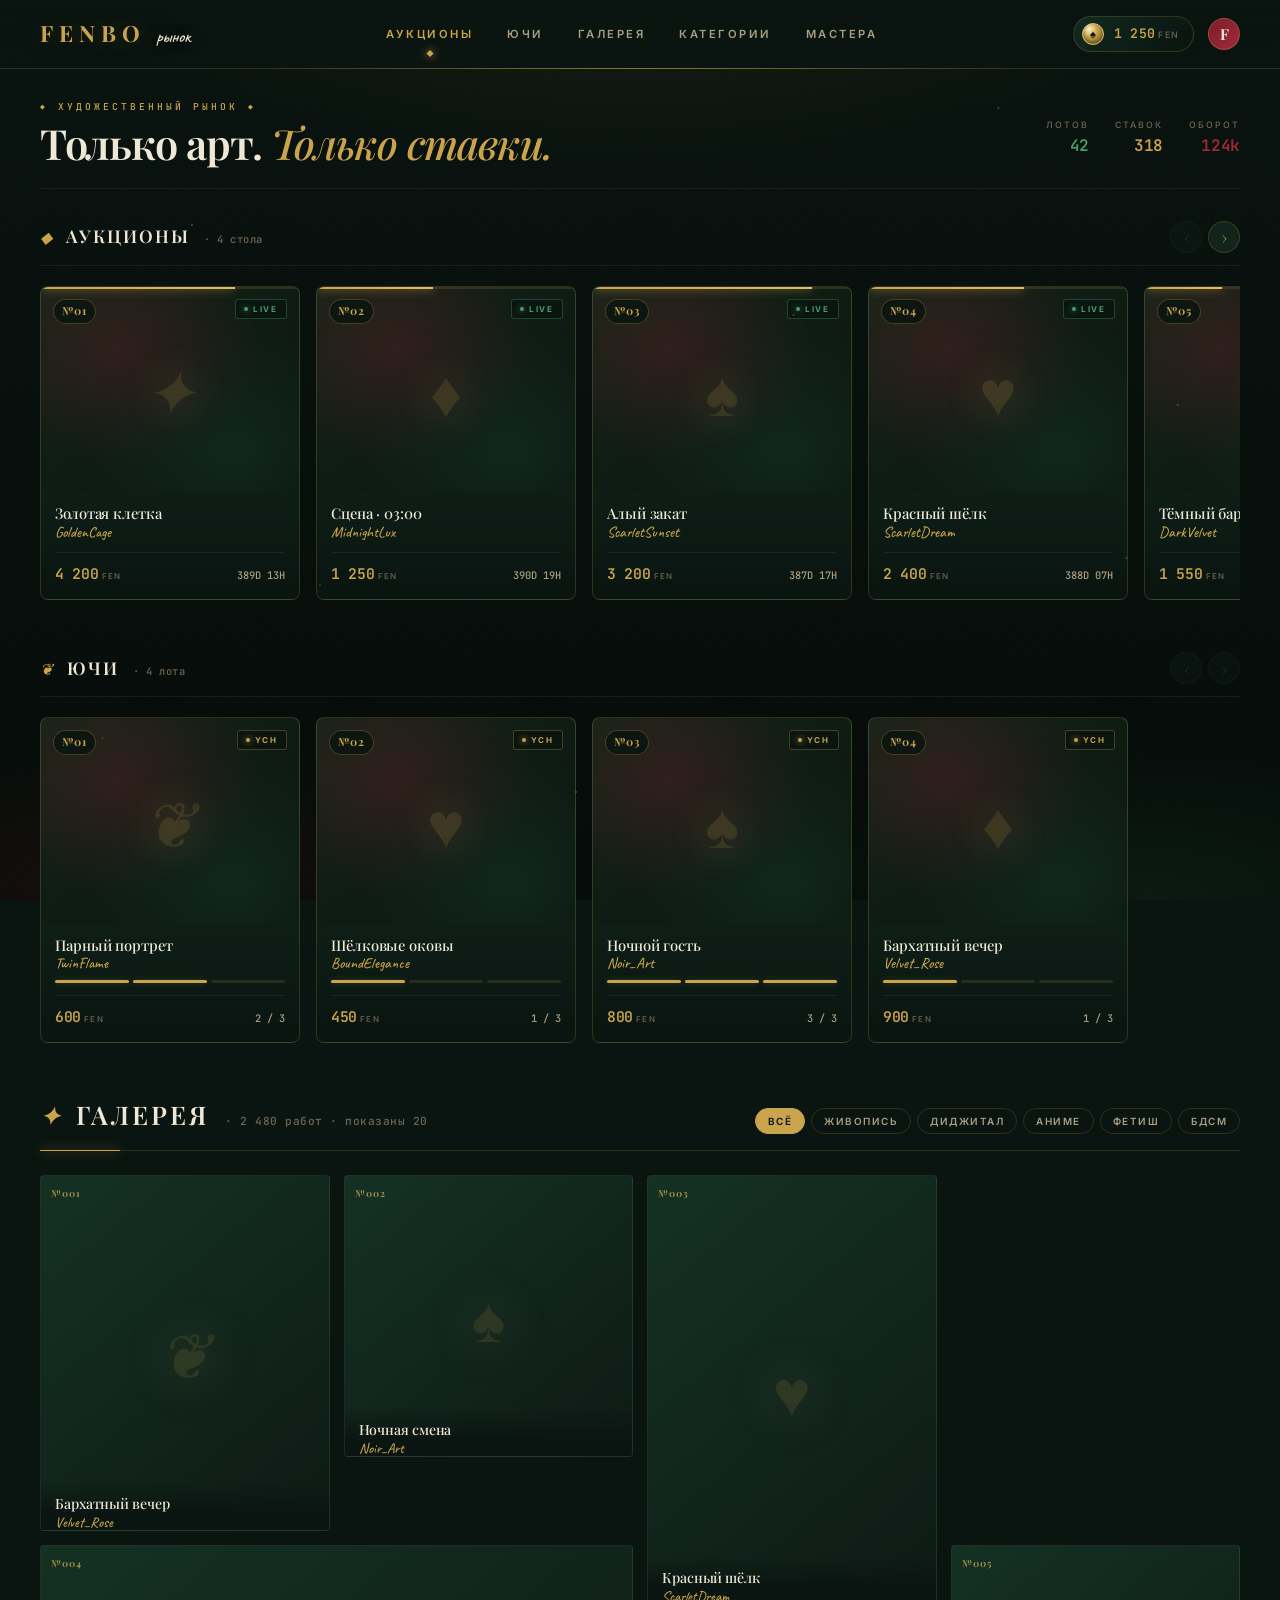
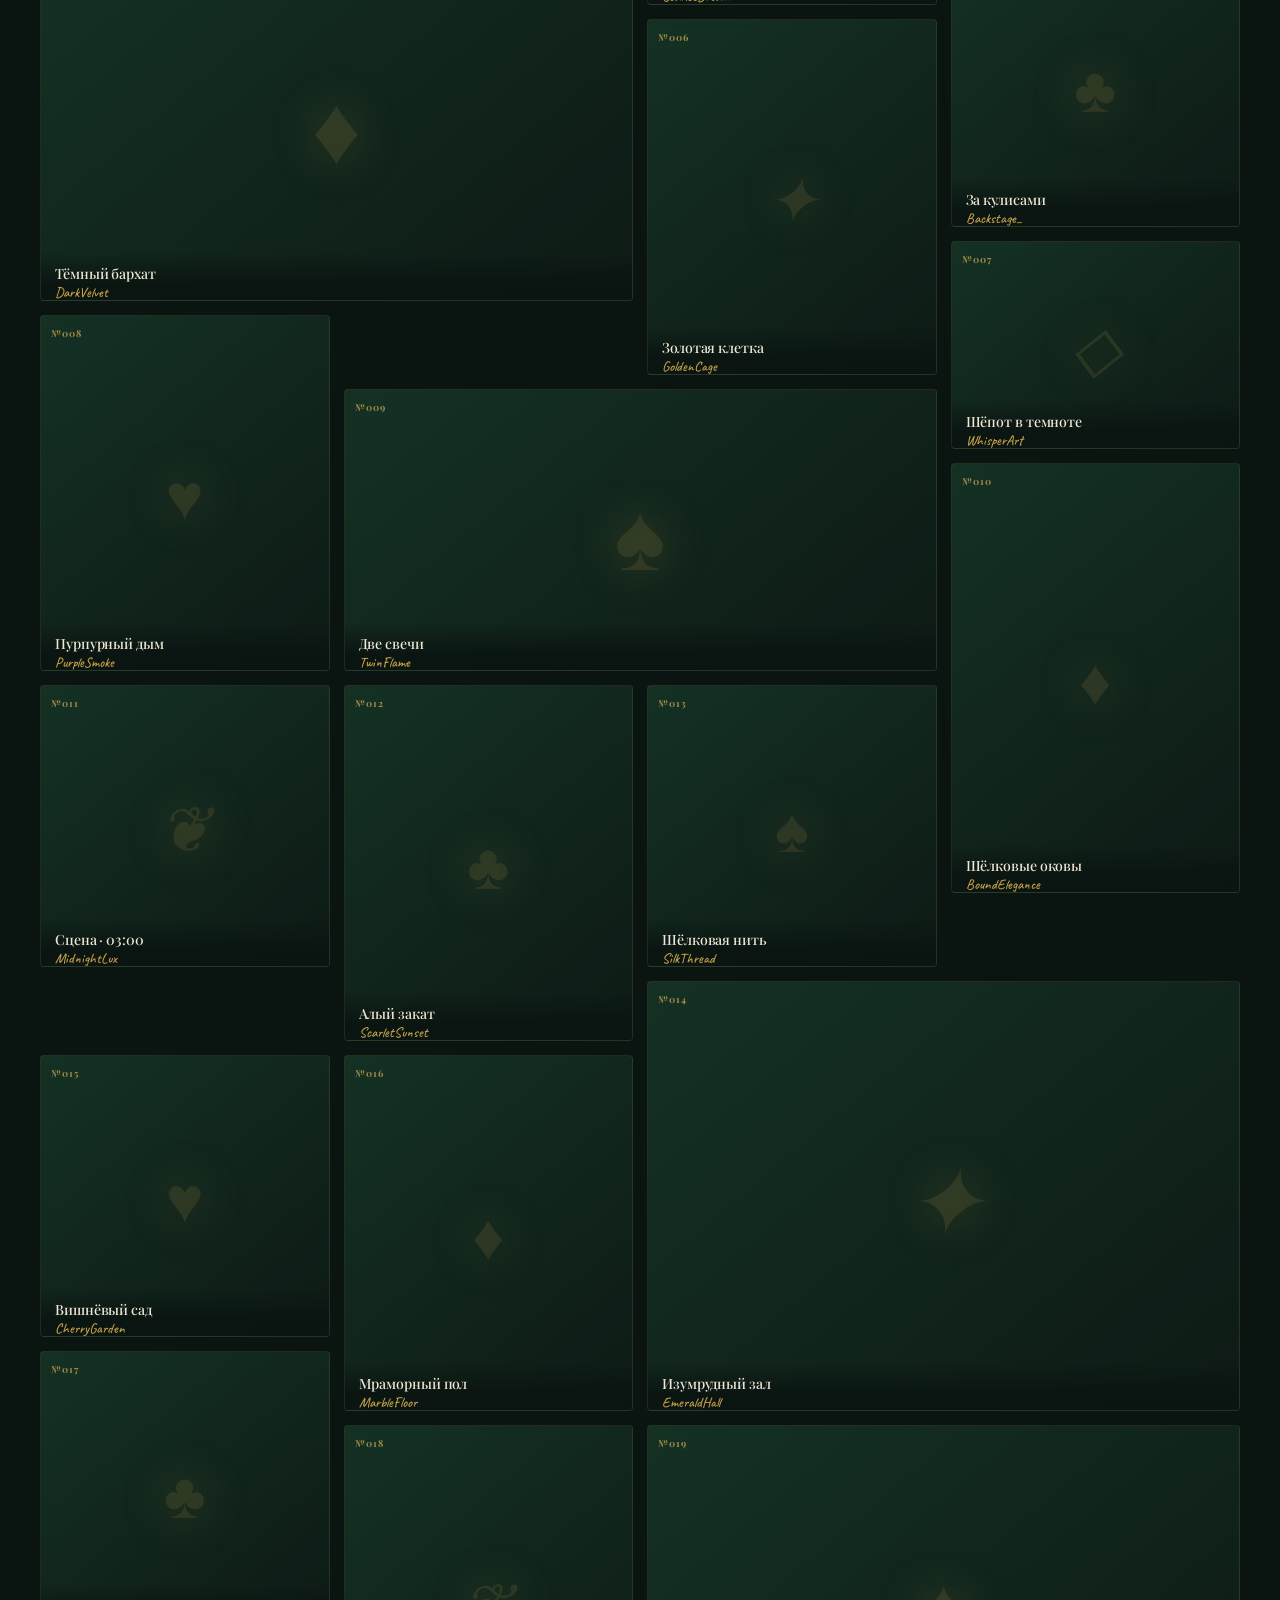
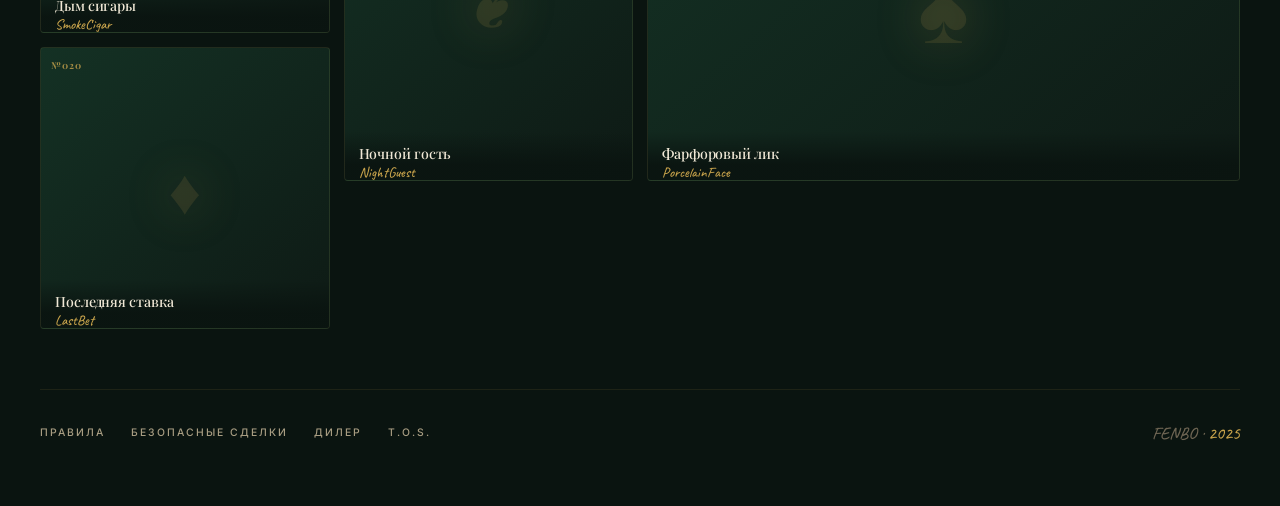
==== commit f0de7bec: "Update index.html" ====
--- a/index.html
+++ b/index.html
@@ -3,46 +3,52 @@
 <head>
     <meta charset="UTF-8">
     <meta name="viewport" content="width=device-width, initial-scale=1.0, maximum-scale=1.0, user-scalable=no">
-    <meta name="theme-color" content="#0a0a0c">
+    <meta name="theme-color" content="#0a1410">
     <title>✦ FENBO · РЫНОК ✦</title>
 
     <link rel="preconnect" href="https://fonts.googleapis.com">
     <link rel="preconnect" href="https://fonts.gstatic.com" crossorigin>
-    <link href="https://fonts.googleapis.com/css2?family=Syne:wght@400;500;600;700;800&family=Instrument+Serif:ital@0;1&family=Azeret+Mono:wght@400;500;600;700&family=Inter:wght@400;500;600&display=swap" rel="stylesheet">
+    <link href="https://fonts.googleapis.com/css2?family=Playfair+Display:ital,wght@0,500;0,600;0,700;1,500;1,600&family=Inter:wght@400;500;600;700&family=JetBrains+Mono:wght@400;500;600;700&family=Caveat:wght@500;600&display=swap" rel="stylesheet">
 
     <style>
         /* ============================================
-           OBSIDIAN + EMERALD NEON
+           CASINO ROYALE — ИЗУМРУД + ЗОЛОТО + ВИНО
            ============================================ */
         :root {
-            --bg: #0a0a0c;
-            --bg-1: #0f0f12;
-            --bg-2: #15151a;
-            --bg-3: #1c1c22;
-            --bg-hi: #24242c;
-
-            --emerald: #10d97a;         /* неоновый изумруд */
-            --emerald-hi: #2df095;
-            --emerald-soft: rgba(16, 217, 122, 0.2);
-
-            --amber: #f5a623;           /* янтарь */
-            --amber-hi: #ffc44d;
-
-            --magenta: #e63980;         /* маджента */
-            --magenta-soft: rgba(230, 57, 128, 0.25);
-
-            --violet: #8b5cf6;
-
-            --text-0: #f4f4f5;
-            --text-1: #9a9aa5;
-            --text-2: #5f5f6a;
-            --text-3: #35353d;
-
-            --line: rgba(244, 244, 245, 0.05);
-            --line-mid: rgba(244, 244, 245, 0.1);
-            --line-hi: rgba(244, 244, 245, 0.18);
+            --bg: #0a1410;                 /* глубокий изумруд-чёрный */
+            --bg-1: #0e1a15;
+            --bg-2: #13241c;
+            --bg-3: #1a2e24;
+            --bg-4: #223a2e;
+
+            --felt: #143124;               /* сукно */
+            --felt-hi: #1a4030;
+
+            --gold: #c9a44c;               /* сусальное золото */
+            --gold-hi: #e0bd63;
+            --gold-deep: #7a6228;
+            --gold-soft: rgba(201, 164, 76, 0.3);
+            --gold-glow: rgba(201, 164, 76, 0.25);
+
+            --wine: #7a1e2c;               /* вин. бархат */
+            --wine-hi: #a32838;
+
+            --ivory: #f0e8d6;              /* слоновая кость */
+            --ivory-soft: #c9bfa8;
+
+            --emerald: #4a9d6a;            /* неоновый изумруд для LIVE */
+
+            --text-0: #f0e8d6;
+            --text-1: #a89d82;
+            --text-2: #6e6553;
+            --text-3: #3d3728;
+
+            --line: rgba(201, 164, 76, 0.1);
+            --line-mid: rgba(201, 164, 76, 0.2);
+            --line-hi: rgba(201, 164, 76, 0.35);
 
             --r: 4px;
+            --r-lg: 8px;
         }
 
         * { margin: 0; padding: 0; box-sizing: border-box; -webkit-tap-highlight-color: transparent; -webkit-touch-callout: none; }
@@ -50,6 +56,12 @@
 
         body {
             background: var(--bg);
+            background-image:
+                radial-gradient(ellipse 70% 40% at 50% -5%, rgba(201, 164, 76, 0.08) 0%, transparent 60%),
+                radial-gradient(ellipse 50% 30% at 10% 100%, rgba(122, 30, 44, 0.15) 0%, transparent 60%),
+                radial-gradient(ellipse 50% 30% at 90% 100%, rgba(20, 49, 36, 0.4) 0%, transparent 60%),
+                linear-gradient(180deg, #0a1410 0%, #060c09 100%);
+            background-attachment: fixed;
             font-family: 'Inter', sans-serif;
             color: var(--text-0);
             min-height: 100vh;
@@ -59,187 +71,158 @@
             overflow-x: hidden;
         }
 
-        /* Тонкая сетка-фон как в терминале */
+        /* Тонкая текстура мрамора/сукна */
         body::before {
             content: '';
             position: fixed;
             inset: 0;
             pointer-events: none;
             z-index: 0;
+            opacity: 0.35;
             background-image:
-                linear-gradient(rgba(16, 217, 122, 0.02) 1px, transparent 1px),
-                linear-gradient(90deg, rgba(16, 217, 122, 0.02) 1px, transparent 1px);
-            background-size: 60px 60px;
-            mask-image: radial-gradient(ellipse at center, black 20%, transparent 80%);
-            -webkit-mask-image: radial-gradient(ellipse at center, black 20%, transparent 80%);
-        }
-
-        /* Свечение сверху */
+                repeating-linear-gradient(45deg, transparent, transparent 3px, rgba(201, 164, 76, 0.012) 3px, rgba(201, 164, 76, 0.012) 4px),
+                repeating-linear-gradient(-45deg, transparent, transparent 3px, rgba(20, 49, 36, 0.02) 3px, rgba(20, 49, 36, 0.02) 4px);
+        }
+
+        /* Золотая пыль — плавающие частицы */
         body::after {
             content: '';
             position: fixed;
-            top: -20%; left: 50%;
-            transform: translateX(-50%);
-            width: 80%; height: 60vh;
+            inset: 0;
             pointer-events: none;
             z-index: 0;
-            background: radial-gradient(ellipse at center, rgba(16, 217, 122, 0.1) 0%, transparent 60%);
-            filter: blur(60px);
-        }
-
-        /* ============================================
-           СТАТУС-БАР СВЕРХУ (как в терминале)
-           ============================================ */
-        .statusbar {
-            position: fixed;
-            top: 0; left: 0; right: 0;
-            z-index: 110;
-            height: 28px;
-            padding: 0 20px;
-            background: #000;
-            border-bottom: 1px solid var(--line);
-            display: flex;
-            align-items: center;
-            justify-content: space-between;
-            font-family: 'Azeret Mono', monospace;
-            font-size: 0.6rem;
-            font-weight: 500;
-            letter-spacing: 0.3px;
-            color: var(--text-2);
-        }
-        .statusbar-left {
-            display: flex;
-            align-items: center;
-            gap: 18px;
-        }
-        .statusbar-left .live {
-            color: var(--emerald);
-            display: flex;
-            align-items: center;
-            gap: 5px;
-        }
-        .statusbar-left .live::before {
-            content: '';
-            width: 5px; height: 5px;
-            border-radius: 50%;
-            background: var(--emerald);
-            box-shadow: 0 0 8px var(--emerald);
-            animation: pulse 1.6s infinite;
-        }
-        @keyframes pulse {
-            0%, 100% { opacity: 0.4; }
-            50% { opacity: 1; }
-        }
-        .statusbar-right {
-            display: flex;
-            align-items: center;
-            gap: 18px;
-        }
-        .statusbar-right .gold { color: var(--amber); }
-        .statusbar-right .emerald { color: var(--emerald); }
+            background-image:
+                radial-gradient(circle at 15% 25%, rgba(201, 164, 76, 0.4) 0.5px, transparent 1.5px),
+                radial-gradient(circle at 78% 12%, rgba(201, 164, 76, 0.3) 0.5px, transparent 1.5px),
+                radial-gradient(circle at 45% 88%, rgba(201, 164, 76, 0.35) 0.5px, transparent 1.5px),
+                radial-gradient(circle at 88% 62%, rgba(201, 164, 76, 0.3) 0.5px, transparent 1.5px),
+                radial-gradient(circle at 25% 65%, rgba(201, 164, 76, 0.25) 0.5px, transparent 1.5px),
+                radial-gradient(circle at 62% 35%, rgba(201, 164, 76, 0.3) 0.5px, transparent 1.5px),
+                radial-gradient(circle at 92% 45%, rgba(201, 164, 76, 0.3) 0.5px, transparent 1.5px),
+                radial-gradient(circle at 8% 82%, rgba(201, 164, 76, 0.25) 0.5px, transparent 1.5px);
+        }
 
         /* ============================================
            ШАПКА
            ============================================ */
         .header {
             position: fixed;
-            top: 28px; left: 0; right: 0;
+            top: 0; left: 0; right: 0;
             z-index: 100;
             padding: 0 40px;
-            background: rgba(10, 10, 12, 0.85);
-            backdrop-filter: blur(20px);
-            -webkit-backdrop-filter: blur(20px);
-            border-bottom: 1px solid var(--line);
+            background: linear-gradient(180deg, rgba(10, 20, 16, 0.98) 0%, rgba(10, 20, 16, 0.8) 100%);
+            backdrop-filter: blur(24px);
+            -webkit-backdrop-filter: blur(24px);
+            border-bottom: 1px solid var(--line-mid);
+        }
+        .header::after {
+            content: '';
+            position: absolute;
+            bottom: -1px; left: 20%; right: 20%;
+            height: 1px;
+            background: linear-gradient(90deg, transparent, var(--gold), transparent);
+            opacity: 0.6;
         }
         .header-inner {
             display: grid;
             grid-template-columns: auto 1fr auto;
             align-items: center;
-            gap: 48px;
-            padding: 14px 0;
+            gap: 40px;
+            padding: 16px 0;
             max-width: 1760px;
             margin: 0 auto;
         }
         .logo {
-            font-family: 'Syne', sans-serif;
-            font-size: 1.35rem;
+            font-family: 'Playfair Display', serif;
+            font-size: 1.4rem;
             font-weight: 700;
-            color: var(--text-0);
+            color: var(--gold);
             text-decoration: none;
-            letter-spacing: -0.5px;
+            letter-spacing: 6px;
             display: flex;
             align-items: baseline;
             gap: 6px;
-        }
-        .logo .dot {
-            color: var(--emerald);
-            font-size: 1.6rem;
-            line-height: 0.7;
+            text-shadow: 0 0 25px var(--gold-glow);
         }
         .logo .sub {
-            font-family: 'Instrument Serif', serif;
-            font-style: italic;
-            font-size: 1rem;
-            color: var(--text-2);
+            font-family: 'Caveat', cursive;
+            font-size: 1.1rem;
+            color: var(--ivory);
             letter-spacing: 0;
-            font-weight: 400;
+            margin-left: 4px;
+            font-weight: 500;
         }
 
         .nav {
             display: flex;
             justify-content: center;
-            gap: 30px;
-            font-family: 'Syne', sans-serif;
-            font-size: 0.72rem;
+            gap: 34px;
+            font-family: 'Inter', sans-serif;
+            font-size: 0.7rem;
             font-weight: 600;
-            letter-spacing: 2px;
+            letter-spacing: 2.5px;
             text-transform: uppercase;
         }
         .nav a {
             color: var(--text-1);
             text-decoration: none;
             padding: 6px 0;
-            transition: color 0.2s;
             position: relative;
+            transition: color 0.25s;
         }
         .nav a:hover,
-        .nav a.active {
-            color: var(--emerald);
-        }
-        .nav a.active::before {
-            content: '[';
+        .nav a.active { color: var(--gold); }
+        .nav a.active::after {
+            content: '';
             position: absolute;
-            left: -8px;
-            color: var(--emerald);
-        }
-        .nav a.active::after {
-            content: ']';
-            position: absolute;
-            right: -8px;
-            color: var(--emerald);
+            bottom: -8px; left: 50%;
+            transform: translateX(-50%);
+            width: 5px; height: 5px;
+            background: var(--gold);
+            transform: translateX(-50%) rotate(45deg);
+            box-shadow: 0 0 8px var(--gold);
         }
 
         .user { display: flex; align-items: center; gap: 14px; }
         .balance {
             display: flex;
             align-items: center;
-            gap: 6px;
-            padding: 6px 12px;
-            background: var(--bg-2);
+            gap: 10px;
+            padding: 6px 14px 6px 8px;
+            background: linear-gradient(135deg, rgba(20, 49, 36, 0.8) 0%, rgba(10, 20, 16, 0.6) 100%);
             border: 1px solid var(--line-mid);
-            border-radius: 3px;
+            border-radius: 30px;
             cursor: pointer;
-            transition: all 0.2s;
-        }
-        .balance:hover { border-color: var(--emerald); }
+            transition: all 0.25s;
+        }
+        .balance:hover { border-color: var(--gold-soft); }
+        .balance-chip {
+            width: 22px; height: 22px;
+            border-radius: 50%;
+            background: radial-gradient(circle at 30% 25%, #fff6c8 0%, var(--gold) 40%, var(--gold-deep) 100%);
+            border: 1px solid var(--gold-hi);
+            display: flex;
+            align-items: center;
+            justify-content: center;
+            flex-shrink: 0;
+            box-shadow: inset 0 -2px 4px rgba(0, 0, 0, 0.4);
+        }
+        .balance-chip::after {
+            content: '♠';
+            font-family: 'Playfair Display', serif;
+            font-size: 0.7rem;
+            color: var(--bg);
+            font-weight: 700;
+        }
         .balance-value {
-            font-family: 'Azeret Mono', monospace;
-            font-size: 0.78rem;
+            font-family: 'JetBrains Mono', monospace;
+            font-size: 0.82rem;
             font-weight: 600;
-            color: var(--emerald);
+            color: var(--gold);
+            letter-spacing: 0.3px;
         }
         .balance-value .unit {
-            font-family: 'Syne', sans-serif;
+            font-family: 'Inter', sans-serif;
             font-size: 0.55rem;
             color: var(--text-2);
             letter-spacing: 1.2px;
@@ -247,335 +230,566 @@
             font-weight: 500;
         }
         .avatar {
-            width: 30px; height: 30px;
+            width: 32px; height: 32px;
             border-radius: 50%;
-            background: linear-gradient(135deg, var(--emerald), #0a7a45);
+            background: linear-gradient(135deg, var(--wine) 0%, var(--wine-hi) 100%);
+            border: 1px solid var(--gold-soft);
             display: flex;
             align-items: center;
             justify-content: center;
-            font-family: 'Syne', sans-serif;
-            font-size: 0.8rem;
+            font-family: 'Playfair Display', serif;
+            font-size: 0.95rem;
             font-weight: 700;
-            color: var(--bg);
+            color: var(--ivory);
         }
 
         /* ============================================
-           ОСНОВНОЙ КОНТЕНТ
+           ОБЁРТКА
            ============================================ */
         .wrap {
             max-width: 1760px;
             margin: 0 auto;
-            padding: 140px 40px 60px;
+            padding: 100px 40px 60px;
         }
 
         /* ============================================
-           HERO
+           HERO — КОМПАКТНАЯ ЗАГОЛОВОЧНАЯ СТРОКА
            ============================================ */
         .hero {
-            display: grid;
-            grid-template-columns: 1fr auto;
-            align-items: end;
-            gap: 60px;
-            padding-bottom: 40px;
+            display: flex;
+            align-items: flex-end;
+            justify-content: space-between;
+            gap: 40px;
+            padding-bottom: 24px;
+            margin-bottom: 32px;
             border-bottom: 1px solid var(--line);
-            margin-bottom: 40px;
-        }
-        .hero-left { max-width: 800px; }
+            flex-wrap: wrap;
+        }
+        .hero-left {
+            display: flex;
+            flex-direction: column;
+            gap: 8px;
+        }
         .hero-eyebrow {
-            font-family: 'Azeret Mono', monospace;
-            font-size: 0.62rem;
-            font-weight: 600;
+            font-family: 'JetBrains Mono', monospace;
+            font-size: 0.6rem;
+            font-weight: 500;
             letter-spacing: 3px;
             text-transform: uppercase;
-            color: var(--emerald);
-            margin-bottom: 20px;
+            color: var(--gold);
             display: flex;
             align-items: center;
             gap: 10px;
         }
-        .hero-eyebrow::before {
-            content: '▶';
+        .hero-eyebrow::before,
+        .hero-eyebrow::after {
+            content: '◆';
             font-size: 0.5rem;
+            color: var(--gold);
         }
         .hero-title {
-            font-family: 'Syne', sans-serif;
-            font-size: 4.2rem;
-            font-weight: 800;
-            line-height: 0.95;
-            letter-spacing: -2.5px;
-            color: var(--text-0);
+            font-family: 'Playfair Display', serif;
+            font-size: 2.6rem;
+            font-weight: 600;
+            line-height: 1;
+            letter-spacing: -1px;
+            color: var(--ivory);
         }
         .hero-title em {
-            font-family: 'Instrument Serif', serif;
             font-style: italic;
-            font-weight: 400;
-            color: var(--emerald);
-            letter-spacing: -1px;
-        }
-        .hero-sub {
-            font-family: 'Instrument Serif', serif;
-            font-style: italic;
-            font-size: 1.15rem;
-            color: var(--text-1);
-            margin-top: 20px;
-            max-width: 500px;
-            line-height: 1.5;
-        }
-
-        /* Биг-борд цифры справа — как табло в трейдинг-руме */
+            color: var(--gold);
+            font-weight: 500;
+        }
         .hero-board {
             display: flex;
+            gap: 26px;
+            padding-bottom: 6px;
+        }
+        .board-item {
+            display: flex;
             flex-direction: column;
-            gap: 12px;
-            min-width: 280px;
-        }
-        .board-row {
-            display: grid;
-            grid-template-columns: 1fr auto;
-            align-items: baseline;
-            gap: 20px;
-            padding-bottom: 8px;
-            border-bottom: 1px solid var(--line);
-        }
-        .board-row:last-child { border-bottom: none; }
+            gap: 3px;
+            text-align: right;
+        }
         .board-label {
-            font-family: 'Azeret Mono', monospace;
-            font-size: 0.6rem;
-            font-weight: 500;
-            letter-spacing: 1.5px;
+            font-family: 'Inter', sans-serif;
+            font-size: 0.55rem;
+            font-weight: 500;
+            letter-spacing: 2px;
             text-transform: uppercase;
             color: var(--text-2);
         }
         .board-value {
-            font-family: 'Azeret Mono', monospace;
-            font-size: 1.4rem;
+            font-family: 'JetBrains Mono', monospace;
+            font-size: 1rem;
+            font-weight: 600;
+            color: var(--ivory);
+            letter-spacing: -0.3px;
+        }
+        .board-value.gold { color: var(--gold); }
+        .board-value.emerald { color: var(--emerald); }
+        .board-value.wine { color: var(--wine-hi); }
+
+        /* ============================================
+           СЕКЦИЯ КАРУСЕЛИ (компактная)
+           ============================================ */
+        .carousel-section {
+            margin-bottom: 40px;
+        }
+        .carousel-head {
+            display: flex;
+            align-items: baseline;
+            justify-content: space-between;
+            gap: 20px;
+            margin-bottom: 16px;
+            padding-bottom: 12px;
+            border-bottom: 1px solid var(--line);
+        }
+        .carousel-title {
+            display: flex;
+            align-items: baseline;
+            gap: 14px;
+        }
+        .carousel-icon {
+            font-family: 'Playfair Display', serif;
+            font-size: 1rem;
+            color: var(--gold);
+            font-style: italic;
+        }
+        .carousel-name {
+            font-family: 'Playfair Display', serif;
+            font-size: 1.1rem;
+            font-weight: 600;
+            color: var(--ivory);
+            letter-spacing: 2px;
+            text-transform: uppercase;
+        }
+        .carousel-count {
+            font-family: 'JetBrains Mono', monospace;
+            font-size: 0.65rem;
+            font-weight: 500;
+            color: var(--text-2);
+            letter-spacing: 0.5px;
+        }
+        .carousel-nav {
+            display: flex;
+            gap: 6px;
+        }
+        .carousel-arrow {
+            width: 32px; height: 32px;
+            border-radius: 50%;
+            background: var(--bg-2);
+            border: 1px solid var(--line-mid);
+            color: var(--gold);
+            font-size: 1rem;
+            cursor: pointer;
+            display: flex;
+            align-items: center;
+            justify-content: center;
+            transition: all 0.2s;
+            font-family: 'Playfair Display', serif;
+        }
+        .carousel-arrow:hover {
+            background: var(--gold);
+            color: var(--bg);
+            border-color: var(--gold);
+            box-shadow: 0 0 15px var(--gold-glow);
+        }
+        .carousel-arrow:disabled {
+            opacity: 0.25;
+            cursor: not-allowed;
+        }
+        .carousel-arrow:disabled:hover {
+            background: var(--bg-2);
+            color: var(--gold);
+            border-color: var(--line-mid);
+            box-shadow: none;
+        }
+
+        .carousel-track {
+            display: flex;
+            gap: 16px;
+            overflow-x: auto;
+            scroll-snap-type: x mandatory;
+            scroll-behavior: smooth;
+            padding: 4px 0 12px;
+            scrollbar-width: none;
+        }
+        .carousel-track::-webkit-scrollbar { display: none; }
+
+        /* ============================================
+           КОМПАКТНАЯ КАРТОЧКА В КАРУСЕЛИ
+           ============================================ */
+        .mini-card {
+            flex: 0 0 260px;
+            scroll-snap-align: start;
+            position: relative;
+            background: linear-gradient(180deg, var(--felt) 0%, var(--bg) 100%);
+            border: 1px solid var(--line-mid);
+            border-radius: var(--r-lg);
+            overflow: hidden;
+            cursor: pointer;
+            display: flex;
+            flex-direction: column;
+            opacity: 0;
+            transform: translateY(16px);
+            filter: blur(3px);
+            animation: cardRise 0.7s cubic-bezier(0.22, 1, 0.36, 1) forwards;
+            transition: transform 0.35s cubic-bezier(0.22, 1, 0.36, 1), border-color 0.3s, box-shadow 0.3s;
+        }
+        .mini-card:nth-child(1) { animation-delay: 0.05s; }
+        .mini-card:nth-child(2) { animation-delay: 0.10s; }
+        .mini-card:nth-child(3) { animation-delay: 0.15s; }
+        .mini-card:nth-child(4) { animation-delay: 0.20s; }
+        .mini-card:nth-child(5) { animation-delay: 0.25s; }
+        .mini-card:nth-child(6) { animation-delay: 0.30s; }
+
+        @keyframes cardRise {
+            to { opacity: 1; transform: translateY(0); filter: blur(0); }
+        }
+
+        .mini-card:hover {
+            transform: translateY(-4px);
+            border-color: var(--gold-soft);
+            box-shadow: 0 20px 40px rgba(0, 0, 0, 0.5), 0 0 40px rgba(201, 164, 76, 0.1);
+        }
+
+        /* Тонкая золотая полоска-«рулетка» сверху */
+        .mini-card .roulette {
+            position: absolute;
+            top: 0; left: 0; right: 0;
+            height: 2px;
+            background: rgba(201, 164, 76, 0.15);
+            z-index: 3;
+        }
+        .mini-card .roulette-fill {
+            height: 100%;
+            background: linear-gradient(90deg, var(--gold) 0%, var(--gold-hi) 100%);
+            box-shadow: 0 0 8px var(--gold);
+            transition: width 0.6s ease;
+        }
+
+        /* Превью */
+        .mini-thumb {
+            position: relative;
+            aspect-ratio: 5 / 4;
+            display: flex;
+            align-items: center;
+            justify-content: center;
+            overflow: hidden;
+            background:
+                radial-gradient(ellipse at 30% 30%, rgba(122, 30, 44, 0.3) 0%, transparent 55%),
+                radial-gradient(ellipse at 75% 80%, rgba(20, 49, 36, 0.6) 0%, transparent 55%),
+                linear-gradient(140deg, #142418 0%, #0a1410 100%);
+        }
+        .mini-thumb .suit {
+            font-family: 'Playfair Display', serif;
+            font-size: 4rem;
+            font-style: italic;
+            font-weight: 500;
+            color: rgba(201, 164, 76, 0.15);
+            text-shadow: 0 0 40px rgba(201, 164, 76, 0.25);
+            transition: transform 0.7s cubic-bezier(0.22, 1, 0.36, 1), color 0.4s;
+        }
+        .mini-card:hover .mini-thumb .suit {
+            transform: scale(1.08);
+            color: rgba(201, 164, 76, 0.28);
+        }
+
+        /* Номер лота — угол */
+        .mini-number {
+            position: absolute;
+            top: 12px; left: 12px;
+            font-family: 'Playfair Display', serif;
+            font-size: 0.7rem;
             font-weight: 700;
-            color: var(--text-0);
-            letter-spacing: -0.5px;
-            text-align: right;
-        }
-        .board-value.emerald { color: var(--emerald); }
-        .board-value.amber { color: var(--amber); }
-        .board-value.magenta { color: var(--magenta); }
+            color: var(--gold);
+            background: rgba(10, 20, 16, 0.85);
+            border: 1px solid var(--gold-soft);
+            padding: 3px 8px;
+            border-radius: 20px;
+            letter-spacing: 1px;
+            z-index: 3;
+            backdrop-filter: blur(6px);
+        }
+
+        /* Статус — верх. правый */
+        .mini-status {
+            position: absolute;
+            top: 12px; right: 12px;
+            display: inline-flex;
+            align-items: center;
+            gap: 5px;
+            font-family: 'Inter', sans-serif;
+            font-size: 0.5rem;
+            font-weight: 700;
+            letter-spacing: 1.8px;
+            text-transform: uppercase;
+            padding: 3px 8px;
+            border-radius: 3px;
+            z-index: 3;
+            backdrop-filter: blur(6px);
+            color: var(--emerald);
+            background: rgba(10, 20, 16, 0.85);
+            border: 1px solid rgba(74, 157, 106, 0.35);
+        }
+        .mini-status::before {
+            content: '';
+            width: 4px; height: 4px;
+            border-radius: 50%;
+            background: var(--emerald);
+            box-shadow: 0 0 6px var(--emerald);
+            animation: pulse 1.5s infinite;
+        }
+        @keyframes pulse {
+            0%, 100% { opacity: 0.5; }
+            50% { opacity: 1; }
+        }
+        .mini-status.ych {
+            color: var(--gold);
+            border-color: var(--gold-soft);
+        }
+        .mini-status.ych::before {
+            background: var(--gold);
+            box-shadow: 0 0 6px var(--gold);
+            animation: none;
+        }
+
+        /* Инфо */
+        .mini-info {
+            padding: 12px 14px 14px;
+            display: flex;
+            flex-direction: column;
+            gap: 4px;
+        }
+        .mini-title {
+            font-family: 'Playfair Display', serif;
+            font-size: 0.92rem;
+            font-weight: 500;
+            color: var(--ivory);
+            letter-spacing: -0.1px;
+            line-height: 1.2;
+            white-space: nowrap;
+            overflow: hidden;
+            text-overflow: ellipsis;
+        }
+        .mini-author {
+            font-family: 'Caveat', cursive;
+            font-size: 0.95rem;
+            color: var(--gold);
+            font-weight: 500;
+            line-height: 1;
+            margin-top: -2px;
+        }
+
+        .mini-bottom {
+            display: flex;
+            align-items: baseline;
+            justify-content: space-between;
+            gap: 8px;
+            padding-top: 10px;
+            margin-top: 8px;
+            border-top: 1px solid var(--line);
+        }
+        .mini-price {
+            font-family: 'JetBrains Mono', monospace;
+            font-size: 0.92rem;
+            font-weight: 600;
+            color: var(--gold);
+            letter-spacing: -0.3px;
+            white-space: nowrap;
+        }
+        .mini-price .unit {
+            font-family: 'Inter', sans-serif;
+            font-size: 0.5rem;
+            color: var(--text-2);
+            letter-spacing: 1.2px;
+            margin-left: 3px;
+            font-weight: 500;
+        }
+        .mini-price.bump {
+            animation: priceBump 1s cubic-bezier(0.22, 1, 0.36, 1);
+        }
+        @keyframes priceBump {
+            0% { color: var(--gold); }
+            30% { color: var(--gold-hi); text-shadow: 0 0 15px var(--gold); }
+            100% { color: var(--gold); text-shadow: none; }
+        }
+        .mini-timer {
+            font-family: 'JetBrains Mono', monospace;
+            font-size: 0.65rem;
+            font-weight: 500;
+            color: var(--text-1);
+            letter-spacing: 0;
+        }
+        .mini-card.ending .mini-timer {
+            color: var(--wine-hi);
+            animation: timerBlink 1.4s infinite;
+        }
+        @keyframes timerBlink {
+            0%, 100% { opacity: 1; }
+            50% { opacity: 0.4; }
+        }
+
+        /* Слоты YCH */
+        .mini-slots {
+            display: flex;
+            gap: 4px;
+            padding-top: 4px;
+        }
+        .mini-slot {
+            flex: 1;
+            height: 3px;
+            background: rgba(201, 164, 76, 0.15);
+            border-radius: 2px;
+        }
+        .mini-slot.free {
+            background: var(--gold);
+            box-shadow: 0 0 6px var(--gold-glow);
+        }
 
         /* ============================================
-           ФИЛЬТРЫ
+           ГЛАВНАЯ ГАЛЕРЕЯ — ЗАНИМАЕТ ВСЁ
            ============================================ */
-        .filters {
+        .gallery-section {
+            position: relative;
+        }
+        .gallery-head {
+            display: flex;
+            align-items: baseline;
+            justify-content: space-between;
+            gap: 20px;
+            margin-bottom: 24px;
+            padding-bottom: 16px;
+            border-bottom: 1px solid var(--line-mid);
+            position: relative;
+        }
+        .gallery-head::after {
+            content: '';
+            position: absolute;
+            bottom: -1px; left: 0;
+            width: 80px; height: 1px;
+            background: var(--gold);
+            box-shadow: 0 0 12px var(--gold);
+        }
+        .gallery-title {
+            display: flex;
+            align-items: baseline;
+            gap: 16px;
+        }
+        .gallery-mark {
+            font-family: 'Playfair Display', serif;
+            font-size: 1.5rem;
+            font-weight: 700;
+            color: var(--gold);
+            font-style: italic;
+        }
+        .gallery-name {
+            font-family: 'Playfair Display', serif;
+            font-size: 1.6rem;
+            font-weight: 600;
+            color: var(--ivory);
+            letter-spacing: 3px;
+            text-transform: uppercase;
+        }
+        .gallery-count {
+            font-family: 'JetBrains Mono', monospace;
+            font-size: 0.7rem;
+            font-weight: 500;
+            color: var(--text-2);
+            letter-spacing: 0.5px;
+        }
+        .gallery-filters {
             display: flex;
             gap: 6px;
-            margin-bottom: 40px;
             flex-wrap: wrap;
-            padding-bottom: 20px;
-            border-bottom: 1px solid var(--line);
-        }
-        .chip {
-            font-family: 'Syne', sans-serif;
-            font-size: 0.68rem;
+        }
+        .g-chip {
+            font-family: 'Inter', sans-serif;
+            font-size: 0.62rem;
             font-weight: 600;
             letter-spacing: 1.5px;
             text-transform: uppercase;
-            color: var(--text-1);
+            padding: 6px 12px;
             background: transparent;
             border: 1px solid var(--line-mid);
-            padding: 7px 14px;
-            border-radius: 3px;
+            color: var(--text-1);
+            border-radius: 20px;
             cursor: pointer;
             transition: all 0.2s;
         }
-        .chip:hover { color: var(--text-0); border-color: var(--text-2); }
-        .chip.active {
-            background: var(--emerald);
+        .g-chip:hover { color: var(--ivory); border-color: var(--text-1); }
+        .g-chip.active {
+            background: var(--gold);
             color: var(--bg);
-            border-color: var(--emerald);
-        }
-        .chip.live { color: var(--magenta); border-color: var(--magenta-soft); }
-        .chip.live.active { background: var(--magenta); color: #fff; border-color: var(--magenta); }
-
-        /* ============================================
-           СЕКЦИЯ
-           ============================================ */
-        .section {
-            margin-bottom: 60px;
-        }
-        .section-head {
-            display: flex;
-            align-items: baseline;
-            justify-content: space-between;
-            gap: 24px;
-            margin-bottom: 20px;
-            padding-bottom: 14px;
-            border-bottom: 1px solid var(--line-mid);
-        }
-        .section-title {
-            display: flex;
-            align-items: baseline;
+            border-color: var(--gold);
+        }
+
+        /* MASONRY-ГАЛЕРЕЯ */
+        .gallery {
+            display: grid;
+            grid-template-columns: repeat(5, 1fr);
+            grid-auto-rows: 60px;
             gap: 14px;
         }
-        .section-marker {
-            font-family: 'Azeret Mono', monospace;
-            font-size: 0.62rem;
-            font-weight: 700;
-            color: var(--emerald);
-            padding: 3px 8px;
-            border: 1px solid var(--emerald-soft);
-            border-radius: 2px;
-            letter-spacing: 0.5px;
-        }
-        .section-name {
-            font-family: 'Syne', sans-serif;
-            font-size: 1.5rem;
-            font-weight: 700;
-            color: var(--text-0);
-            letter-spacing: -0.8px;
-        }
-        .section-count {
-            font-family: 'Azeret Mono', monospace;
-            font-size: 0.65rem;
-            font-weight: 500;
-            letter-spacing: 0.5px;
-            color: var(--text-2);
-        }
-        .section-more {
-            font-family: 'Azeret Mono', monospace;
-            font-size: 0.65rem;
-            font-weight: 600;
-            letter-spacing: 1.5px;
-            text-transform: uppercase;
-            color: var(--text-1);
-            text-decoration: none;
-            display: inline-flex;
+        @media (max-width: 1400px) { .gallery { grid-template-columns: repeat(4, 1fr); } }
+        @media (max-width: 1000px) { .gallery { grid-template-columns: repeat(3, 1fr); grid-auto-rows: 50px; gap: 10px; } }
+        @media (max-width: 600px) { .gallery { grid-template-columns: repeat(2, 1fr); grid-auto-rows: 40px; gap: 8px; } }
+
+        /* 20 карточек с уникальными формами */
+        .art {
+            position: relative;
+            overflow: hidden;
+            border-radius: var(--r);
+            background: linear-gradient(140deg, var(--felt) 0%, var(--bg-1) 100%);
+            border: 1px solid var(--line);
+            cursor: pointer;
+            display: flex;
             align-items: center;
-            gap: 6px;
-            transition: all 0.2s;
-        }
-        .section-more:hover { color: var(--emerald); gap: 10px; }
-        .section-more::after { content: '→'; }
-
-        /* ============================================
-           АУКЦИОНЫ — СТРОКИ ВО ВСЮ ШИРИНУ
-           Каждая строка — самостоятельная композиция
-           ============================================ */
-        .rows {
-            display: flex;
-            flex-direction: column;
-            gap: 14px;
-        }
-
-        .row-lot {
-            position: relative;
-            display: grid;
-            gap: 24px;
-            align-items: center;
-            padding: 24px 28px;
-            background: var(--bg-1);
-            border: 1px solid var(--line);
-            border-radius: 4px;
-            cursor: pointer;
+            justify-content: center;
             opacity: 0;
-            transform: translateY(16px);
-            animation: rowRise 0.7s cubic-bezier(0.22, 1, 0.36, 1) forwards;
-            transition: border-color 0.3s, background 0.3s, transform 0.3s;
-            overflow: hidden;
-        }
-        .row-lot:nth-child(1) { animation-delay: 0.05s; }
-        .row-lot:nth-child(2) { animation-delay: 0.12s; }
-        .row-lot:nth-child(3) { animation-delay: 0.19s; }
-        .row-lot:nth-child(4) { animation-delay: 0.26s; }
-
-        @keyframes rowRise {
-            to { opacity: 1; transform: translateY(0); }
-        }
-
-        .row-lot:hover {
-            border-color: var(--line-hi);
-            background: var(--bg-2);
-        }
-
-        /* Полоска слева — растёт при hover */
-        .row-lot::before {
+            transform: translateY(14px);
+            animation: cardRise 0.7s cubic-bezier(0.22, 1, 0.36, 1) forwards;
+            transition: transform 0.35s cubic-bezier(0.22, 1, 0.36, 1), border-color 0.3s, box-shadow 0.3s;
+        }
+        .art:hover {
+            transform: translateY(-4px);
+            border-color: var(--gold-soft);
+            box-shadow: 0 20px 40px rgba(0, 0, 0, 0.5), 0 0 40px rgba(201, 164, 76, 0.1);
+            z-index: 5;
+        }
+
+        /* Тонкая золотая полоска — рулетка по низу при hover */
+        .art::before {
             content: '';
             position: absolute;
-            left: 0; top: 0; bottom: 0;
-            width: 3px;
-            background: var(--emerald);
-            transform: scaleY(0);
-            transform-origin: center;
-            transition: transform 0.4s cubic-bezier(0.22, 1, 0.36, 1);
-        }
-        .row-lot:hover::before { transform: scaleY(1); }
-
-        /* ЖИВОЙ фон — градиент с левого края */
-        .row-lot.live::after {
-            content: '';
-            position: absolute;
-            left: 0; top: 0; bottom: 0;
-            width: 120px;
-            background: linear-gradient(90deg, rgba(230, 57, 128, 0.08) 0%, transparent 100%);
-            pointer-events: none;
-        }
-
-        /* КОМПОЗИЦИЯ 1 — Стандартный аукцион: превью | инфо | цена | таймер | кнопка */
-        .row-lot.style-classic {
-            grid-template-columns: 72px 1fr auto auto auto;
-        }
-
-        /* КОМПОЗИЦИЯ 2 — Feature: большая левая панель, детальная инфа, стопка метрик */
-        .row-lot.style-feature {
-            grid-template-columns: 180px 1fr auto;
-            padding: 32px 32px;
-            background: linear-gradient(90deg, var(--bg-2) 0%, var(--bg-1) 60%);
-        }
-        .row-lot.style-feature::before {
-            background: linear-gradient(180deg, var(--amber) 0%, var(--magenta) 100%);
-            width: 4px;
-        }
-
-        /* КОМПОЗИЦИЯ 3 — Compact: всё в одну строку, только важное */
-        .row-lot.style-compact {
-            grid-template-columns: 56px 1fr auto auto auto;
-            padding: 16px 22px;
-        }
-
-        /* Превью */
-        .lot-thumb {
-            position: relative;
-            width: 72px;
-            height: 72px;
-            border-radius: 3px;
-            background: var(--bg-3);
-            border: 1px solid var(--line-mid);
-            display: flex;
-            align-items: center;
-            justify-content: center;
-            overflow: hidden;
-            flex-shrink: 0;
-        }
-        .row-lot.style-compact .lot-thumb {
-            width: 56px;
-            height: 56px;
-        }
-        .row-lot.style-feature .lot-thumb {
-            width: 180px;
-            height: 180px;
-        }
-        .lot-thumb .art {
-            font-family: 'Instrument Serif', serif;
-            font-size: 2.4rem;
+            bottom: 0; left: 50%;
+            transform: translateX(-50%) scaleX(0);
+            width: 60%; height: 1px;
+            background: linear-gradient(90deg, transparent, var(--gold), transparent);
+            box-shadow: 0 0 12px var(--gold);
+            transition: transform 0.6s cubic-bezier(0.22, 1, 0.36, 1);
+            z-index: 5;
+        }
+        .art:hover::before { transform: translateX(-50%) scaleX(1); }
+
+        /* Символ-арт */
+        .art .suit {
+            font-family: 'Playfair Display', serif;
             font-style: italic;
-            color: rgba(16, 217, 122, 0.2);
-            transition: transform 0.8s cubic-bezier(0.22, 1, 0.36, 1), color 0.4s;
-        }
-        .row-lot.style-feature .lot-thumb .art {
-            font-size: 6rem;
-        }
-        .row-lot:hover .lot-thumb .art {
+            font-weight: 500;
+            font-size: 4rem;
+            color: rgba(201, 164, 76, 0.13);
+            text-shadow: 0 0 50px rgba(201, 164, 76, 0.25);
+            transition: color 0.4s, transform 0.7s cubic-bezier(0.22, 1, 0.36, 1);
+        }
+        .art:hover .suit {
+            color: rgba(201, 164, 76, 0.28);
             transform: scale(1.08);
-            color: rgba(16, 217, 122, 0.4);
-        }
-
-        /* Водяной знак при hover */
-        .lot-thumb .wm {
+        }
+
+        /* Водяной знак */
+        .art .wm {
             position: absolute;
             inset: 0;
             display: flex;
@@ -584,513 +798,189 @@
             opacity: 0;
             transition: opacity 0.4s;
             pointer-events: none;
-            background-image: repeating-linear-gradient(45deg, transparent, transparent 14px, rgba(16, 217, 122, 0.08) 14px, rgba(16, 217, 122, 0.08) 15px);
-        }
-        .lot-thumb .wm::after {
+            background-image: repeating-linear-gradient(45deg, transparent, transparent 22px, rgba(201, 164, 76, 0.04) 22px, rgba(201, 164, 76, 0.04) 23px);
+        }
+        .art .wm::after {
             content: 'FENBO';
-            font-family: 'Azeret Mono', monospace;
-            font-size: 0.5rem;
+            font-family: 'Playfair Display', serif;
+            font-size: 0.9rem;
+            font-weight: 500;
+            font-style: italic;
+            letter-spacing: 6px;
+            color: rgba(201, 164, 76, 0.2);
+            transform: rotate(-22deg);
+        }
+        .art:hover .wm { opacity: 1; }
+
+        /* Номер лота */
+        .art .num {
+            position: absolute;
+            top: 10px; left: 10px;
+            font-family: 'Playfair Display', serif;
+            font-size: 0.6rem;
             font-weight: 700;
-            letter-spacing: 3px;
-            color: var(--emerald);
-            transform: rotate(-22deg);
-        }
-        .row-lot:hover .lot-thumb .wm { opacity: 1; }
-
-        /* ИНФО */
-        .lot-info { min-width: 0; }
-        .lot-tag {
-            display: inline-flex;
-            align-items: center;
-            gap: 5px;
-            font-family: 'Azeret Mono', monospace;
-            font-size: 0.55rem;
-            font-weight: 700;
-            letter-spacing: 1.5px;
-            text-transform: uppercase;
-            padding: 3px 8px;
-            border-radius: 2px;
-            margin-bottom: 10px;
-            width: fit-content;
-        }
-        .lot-tag.live {
-            color: var(--magenta);
-            border: 1px solid var(--magenta-soft);
-            background: rgba(230, 57, 128, 0.08);
-        }
-        .lot-tag.live::before {
-            content: '';
-            width: 4px; height: 4px;
-            border-radius: 50%;
-            background: var(--magenta);
-            box-shadow: 0 0 6px var(--magenta);
-            animation: pulse 1.4s infinite;
-        }
-        .lot-tag.ych {
-            color: var(--emerald);
-            border: 1px solid var(--emerald-soft);
-        }
-        .lot-tag.ych::before { content: '✦'; font-size: 0.65rem; }
-
-        .lot-title {
-            font-family: 'Syne', sans-serif;
-            font-size: 1.1rem;
-            font-weight: 600;
-            color: var(--text-0);
-            letter-spacing: -0.3px;
+            color: var(--gold);
+            letter-spacing: 1px;
+            z-index: 3;
+            opacity: 0.8;
+        }
+        .art:hover .num { opacity: 1; }
+
+        /* Инфо снизу */
+        .art .info {
+            position: absolute;
+            left: 0; right: 0; bottom: 0;
+            padding: 14px 14px 12px;
+            background: linear-gradient(180deg, transparent 0%, rgba(10, 20, 16, 0.95) 55%);
+            display: flex;
+            flex-direction: column;
+            gap: 2px;
+            transform: translateY(20%);
+            transition: transform 0.4s cubic-bezier(0.22, 1, 0.36, 1);
+        }
+        .art:hover .info { transform: translateY(0); }
+        .art .t {
+            font-family: 'Playfair Display', serif;
+            font-size: 0.88rem;
+            font-weight: 500;
+            color: var(--ivory);
+            letter-spacing: -0.1px;
             line-height: 1.2;
             white-space: nowrap;
             overflow: hidden;
             text-overflow: ellipsis;
-            margin-bottom: 4px;
-        }
-        .row-lot.style-feature .lot-title {
-            font-size: 1.8rem;
-            letter-spacing: -0.8px;
-            margin-bottom: 8px;
-        }
-        .lot-author {
-            font-family: 'Instrument Serif', serif;
-            font-style: italic;
-            font-size: 0.88rem;
-            color: var(--text-2);
-        }
-        .row-lot.style-feature .lot-author {
-            font-size: 1.05rem;
-        }
-
-        /* МЕТРИКИ */
-        .lot-metric {
-            display: flex;
-            flex-direction: column;
-            align-items: flex-end;
-            gap: 3px;
-            text-align: right;
-            white-space: nowrap;
-        }
-        .lot-metric-label {
-            font-family: 'Azeret Mono', monospace;
-            font-size: 0.52rem;
-            font-weight: 500;
-            letter-spacing: 1.8px;
-            text-transform: uppercase;
-            color: var(--text-2);
-        }
-        .lot-metric-value {
-            font-family: 'Azeret Mono', monospace;
-            font-size: 0.92rem;
-            font-weight: 700;
-            color: var(--text-0);
-            letter-spacing: -0.3px;
-        }
-        .lot-metric-value.emerald { color: var(--emerald); }
-        .lot-metric-value.amber { color: var(--amber); }
-        .lot-metric-value.magenta { color: var(--magenta); }
-        .lot-metric-value.price {
-            font-size: 1.15rem;
-        }
-        .row-lot.style-feature .lot-metric-value.price {
-            font-size: 1.8rem;
-            color: var(--amber);
-        }
-        .lot-metric-value.bump {
-            animation: metricBump 1s cubic-bezier(0.22, 1, 0.36, 1);
-        }
-        @keyframes metricBump {
-            0% { color: inherit; }
-            30% { color: var(--emerald-hi); text-shadow: 0 0 15px var(--emerald); }
-            100% { color: inherit; text-shadow: none; }
-        }
-
-        /* YCH — слоты */
-        .lot-slots {
-            display: flex;
-            gap: 4px;
-            align-items: center;
-            padding: 0 4px;
-        }
-        .lot-slot {
-            width: 22px;
-            height: 22px;
-            border-radius: 3px;
-            background: var(--bg-3);
-            border: 1px solid var(--line-mid);
-            display: flex;
-            align-items: center;
-            justify-content: center;
-            font-family: 'Azeret Mono', monospace;
-            font-size: 0.55rem;
-            font-weight: 700;
-            color: var(--text-3);
-        }
-        .lot-slot.free {
-            background: linear-gradient(135deg, var(--emerald), #0a7a45);
-            border-color: var(--emerald-hi);
-            color: var(--bg);
-            box-shadow: 0 0 10px var(--emerald-soft);
-        }
-
-        /* Кнопка */
-        .lot-btn {
-            font-family: 'Syne', sans-serif;
-            font-size: 0.65rem;
-            font-weight: 700;
-            letter-spacing: 1.5px;
-            text-transform: uppercase;
-            color: var(--bg);
-            background: var(--emerald);
-            border: none;
-            padding: 10px 16px;
-            border-radius: 3px;
-            cursor: pointer;
-            white-space: nowrap;
-            transition: all 0.2s;
-            opacity: 0;
-            transform: translateX(6px);
-        }
-        .row-lot:hover .lot-btn {
-            opacity: 1;
-            transform: translateX(0);
-        }
-        .lot-btn:hover {
-            background: var(--emerald-hi);
-            letter-spacing: 2px;
-        }
-
-        /* Таймер */
-        .lot-timer {
-            font-family: 'Azeret Mono', monospace;
-            font-size: 0.88rem;
-            font-weight: 600;
-            color: var(--text-1);
-            letter-spacing: -0.3px;
-            white-space: nowrap;
-        }
-        .row-lot.ending .lot-timer {
-            color: var(--magenta);
-            animation: timerPulse 1.4s infinite;
-        }
-        @keyframes timerPulse {
-            0%, 100% { opacity: 1; }
-            50% { opacity: 0.5; }
-        }
-
-        /* FEATURE-лот — доп. элементы */
-        .feature-extras {
-            display: flex;
-            gap: 20px;
-            margin-top: 14px;
-            padding-top: 14px;
-            border-top: 1px solid var(--line);
-        }
-        .feature-extras .extra {
-            font-family: 'Azeret Mono', monospace;
-            font-size: 0.65rem;
-            color: var(--text-2);
-            letter-spacing: 0.5px;
-        }
-        .feature-extras .extra strong {
-            color: var(--emerald);
-            font-weight: 700;
-        }
-        .feature-extras .extra.amber strong {
-            color: var(--amber);
-        }
-
-        /* ============================================
-           ГАЛЕРЕЯ — СЛОЖНАЯ АСИММЕТРИЧНАЯ СЕТКА
-           ============================================ */
-        .gallery-grid {
-            display: grid;
-            grid-template-columns: repeat(8, 1fr);
-            grid-auto-rows: 60px;
-            gap: 12px;
-        }
-
-        .g-piece {
-            position: relative;
-            overflow: hidden;
-            border-radius: 3px;
-            background: var(--bg-1);
-            border: 1px solid var(--line);
-            cursor: pointer;
-            display: flex;
-            align-items: center;
-            justify-content: center;
-            opacity: 0;
-            transform: translateY(12px);
-            animation: rowRise 0.6s cubic-bezier(0.22, 1, 0.36, 1) forwards;
-            transition: transform 0.35s, border-color 0.3s;
-        }
-        .g-piece:hover {
-            transform: translateY(-3px);
-            border-color: var(--emerald-soft);
-        }
-
-        /* Разные формы для плиток */
-        .g-piece.g1 { grid-column: span 3; grid-row: span 6; animation-delay: 0.03s; }
-        .g-piece.g2 { grid-column: span 2; grid-row: span 4; animation-delay: 0.06s; }
-        .g-piece.g3 { grid-column: span 3; grid-row: span 5; animation-delay: 0.09s; }
-        .g-piece.g4 { grid-column: span 2; grid-row: span 5; animation-delay: 0.12s; }
-        .g-piece.g5 { grid-column: span 3; grid-row: span 4; animation-delay: 0.15s; }
-        .g-piece.g6 { grid-column: span 2; grid-row: span 6; animation-delay: 0.18s; }
-        .g-piece.g7 { grid-column: span 3; grid-row: span 4; animation-delay: 0.21s; }
-        .g-piece.g8 { grid-column: span 2; grid-row: span 5; animation-delay: 0.24s; }
-        .g-piece.g9 { grid-column: span 3; grid-row: span 5; animation-delay: 0.27s; }
-        .g-piece.g10 { grid-column: span 2; grid-row: span 4; animation-delay: 0.30s; }
-
-        .g-piece .art {
-            font-family: 'Instrument Serif', serif;
-            font-style: italic;
-            font-size: 3rem;
-            color: rgba(16, 217, 122, 0.15);
-            transition: color 0.4s, transform 0.6s cubic-bezier(0.22, 1, 0.36, 1);
-        }
-        .g-piece:hover .art {
-            color: rgba(16, 217, 122, 0.3);
-            transform: scale(1.06);
-        }
-
-        .g-piece .wm {
-            position: absolute;
-            inset: 0;
-            display: flex;
-            align-items: center;
-            justify-content: center;
-            opacity: 0;
-            transition: opacity 0.4s;
-            pointer-events: none;
-            background-image: repeating-linear-gradient(45deg, transparent, transparent 14px, rgba(16, 217, 122, 0.06) 14px, rgba(16, 217, 122, 0.06) 15px);
-        }
-        .g-piece .wm::after {
-            content: 'FENBO';
-            font-family: 'Azeret Mono', monospace;
-            font-size: 0.55rem;
-            font-weight: 700;
-            letter-spacing: 3px;
-            color: var(--emerald);
-            transform: rotate(-22deg);
-        }
-        .g-piece:hover .wm { opacity: 1; }
-
-        .g-piece .g-info {
-            position: absolute;
-            left: 0; right: 0; bottom: 0;
-            padding: 10px 12px;
-            background: linear-gradient(180deg, transparent 0%, rgba(10, 10, 12, 0.95) 60%);
-            display: flex;
-            flex-direction: column;
-            gap: 1px;
-        }
-        .g-title {
-            font-family: 'Syne', sans-serif;
-            font-size: 0.8rem;
-            font-weight: 600;
-            color: var(--text-0);
-            letter-spacing: -0.2px;
-            white-space: nowrap;
-            overflow: hidden;
-            text-overflow: ellipsis;
-        }
-        .g-author {
-            font-family: 'Instrument Serif', serif;
-            font-style: italic;
-            font-size: 0.68rem;
-            color: var(--emerald);
+        }
+        .art .a {
+            font-family: 'Caveat', cursive;
+            font-size: 0.9rem;
+            color: var(--gold);
+            font-weight: 500;
+            line-height: 1;
+        }
+
+        /* Формы карточек (высоты и ширины) */
+        .art.a-1  { grid-column: span 1; grid-row: span 5; animation-delay: 0.02s; }
+        .art.a-2  { grid-column: span 1; grid-row: span 4; animation-delay: 0.04s; }
+        .art.a-3  { grid-column: span 1; grid-row: span 6; animation-delay: 0.06s; }
+        .art.a-4  { grid-column: span 2; grid-row: span 5; animation-delay: 0.08s; }
+        .art.a-5  { grid-column: span 1; grid-row: span 4; animation-delay: 0.10s; }
+        .art.a-6  { grid-column: span 1; grid-row: span 5; animation-delay: 0.12s; }
+        .art.a-7  { grid-column: span 1; grid-row: span 3; animation-delay: 0.14s; }
+        .art.a-8  { grid-column: span 1; grid-row: span 5; animation-delay: 0.16s; }
+        .art.a-9  { grid-column: span 2; grid-row: span 4; animation-delay: 0.18s; }
+        .art.a-10 { grid-column: span 1; grid-row: span 6; animation-delay: 0.20s; }
+        .art.a-11 { grid-column: span 1; grid-row: span 4; animation-delay: 0.22s; }
+        .art.a-12 { grid-column: span 1; grid-row: span 5; animation-delay: 0.24s; }
+        .art.a-13 { grid-column: span 1; grid-row: span 4; animation-delay: 0.26s; }
+        .art.a-14 { grid-column: span 2; grid-row: span 6; animation-delay: 0.28s; }
+        .art.a-15 { grid-column: span 1; grid-row: span 4; animation-delay: 0.30s; }
+        .art.a-16 { grid-column: span 1; grid-row: span 5; animation-delay: 0.32s; }
+        .art.a-17 { grid-column: span 1; grid-row: span 4; animation-delay: 0.34s; }
+        .art.a-18 { grid-column: span 1; grid-row: span 5; animation-delay: 0.36s; }
+        .art.a-19 { grid-column: span 2; grid-row: span 5; animation-delay: 0.38s; }
+        .art.a-20 { grid-column: span 1; grid-row: span 4; animation-delay: 0.40s; }
+
+        /* Размер шрифта внутри от размера */
+        .art.a-4 .suit, .art.a-9 .suit, .art.a-14 .suit, .art.a-19 .suit {
+            font-size: 6rem;
+        }
+
+        @media (max-width: 1000px) {
+            .art.a-1, .art.a-2, .art.a-3, .art.a-5, .art.a-6, .art.a-7, .art.a-8,
+            .art.a-10, .art.a-11, .art.a-12, .art.a-13, .art.a-15, .art.a-16,
+            .art.a-17, .art.a-18, .art.a-20 {
+                grid-column: span 1;
+                grid-row: span 4;
+            }
+            .art.a-4, .art.a-9, .art.a-14, .art.a-19 {
+                grid-column: span 2;
+                grid-row: span 5;
+            }
+        }
+        @media (max-width: 600px) {
+            .art { grid-column: span 1 !important; grid-row: span 3 !important; }
+            .art.a-4, .art.a-9, .art.a-14, .art.a-19 { grid-row: span 4 !important; }
+            .art .suit { font-size: 2.5rem; }
+            .art.a-4 .suit, .art.a-9 .suit, .art.a-14 .suit, .art.a-19 .suit { font-size: 3rem; }
+            .art .t { font-size: 0.72rem; }
+            .art .a { font-size: 0.75rem; }
         }
 
         /* ============================================
            ПОДВАЛ
            ============================================ */
         .footer {
+            margin-top: 60px;
             padding-top: 30px;
             border-top: 1px solid var(--line);
             display: flex;
             align-items: center;
             justify-content: space-between;
             flex-wrap: wrap;
-            gap: 20px;
-        }
-        .footer-links { display: flex; gap: 22px; flex-wrap: wrap; }
+            gap: 24px;
+        }
+        .footer-links { display: flex; gap: 26px; flex-wrap: wrap; }
         .footer-links a {
-            font-family: 'Azeret Mono', monospace;
-            font-size: 0.6rem;
-            font-weight: 500;
-            letter-spacing: 1px;
+            font-family: 'Inter', sans-serif;
+            font-size: 0.65rem;
+            font-weight: 500;
+            letter-spacing: 2px;
             text-transform: uppercase;
-            color: var(--text-2);
+            color: var(--text-1);
             text-decoration: none;
             transition: color 0.2s;
         }
-        .footer-links a:hover { color: var(--emerald); }
+        .footer-links a:hover { color: var(--gold); }
         .footer-brand {
-            font-family: 'Azeret Mono', monospace;
-            font-size: 0.6rem;
+            font-family: 'Caveat', cursive;
+            font-size: 1.1rem;
             color: var(--text-2);
-            letter-spacing: 1.5px;
-        }
-        .footer-brand span { color: var(--emerald); }
+            font-weight: 500;
+        }
+        .footer-brand span { color: var(--gold); }
 
         /* ============================================
            АДАПТИВ
            ============================================ */
         @media (max-width: 1200px) {
             .header { padding: 0 24px; }
-            .wrap { padding: 130px 24px 50px; }
-            .hero-title { font-size: 3.2rem; letter-spacing: -1.5px; }
-            .nav { gap: 20px; font-size: 0.66rem; }
-            .row-lot.style-feature { grid-template-columns: 140px 1fr auto; }
-            .row-lot.style-feature .lot-thumb { width: 140px; height: 140px; }
-        }
-
+            .wrap { padding: 90px 24px 50px; }
+            .nav { gap: 22px; font-size: 0.66rem; }
+            .hero-title { font-size: 2rem; }
+            .gallery-name { font-size: 1.3rem; }
+        }
         @media (max-width: 900px) {
-            .statusbar { font-size: 0.55rem; padding: 0 14px; }
-            .header-inner { grid-template-columns: auto auto; gap: 20px; }
+            .header-inner { grid-template-columns: auto auto; gap: 16px; }
             .nav { display: none; }
-            .hero {
-                grid-template-columns: 1fr;
-                gap: 30px;
-            }
-            .hero-title { font-size: 2.6rem; letter-spacing: -1px; }
-            .hero-board { min-width: 0; width: 100%; }
-            .board-row { grid-template-columns: 1fr auto; }
-
-            /* Строки — компактный вид */
-            .row-lot,
-            .row-lot.style-classic,
-            .row-lot.style-feature,
-            .row-lot.style-compact {
-                grid-template-columns: 56px 1fr auto;
-                padding: 16px 18px;
-                gap: 14px;
-            }
-            .row-lot.style-feature {
-                grid-template-columns: 56px 1fr auto;
-                padding: 18px 20px;
-            }
-            .row-lot .lot-thumb,
-            .row-lot.style-feature .lot-thumb {
-                width: 56px;
-                height: 56px;
-            }
-            .row-lot .lot-thumb .art,
-            .row-lot.style-feature .lot-thumb .art {
-                font-size: 2rem;
-            }
-            .lot-title,
-            .row-lot.style-feature .lot-title {
-                font-size: 0.95rem;
-                letter-spacing: -0.2px;
-            }
-            .lot-author,
-            .row-lot.style-feature .lot-author {
-                font-size: 0.78rem;
-            }
-
-            .row-lot .lot-metric:not(.keep),
-            .row-lot.style-feature .feature-extras {
-                display: none;
-            }
-            .row-lot .lot-timer { display: none; }
-            .row-lot .lot-slots {
-                grid-column: 3;
-                grid-row: 1;
-                align-self: center;
-            }
-            .row-lot .lot-btn {
-                grid-column: 3;
-                grid-row: 1;
-                align-self: center;
-                opacity: 1;
-                transform: none;
-            }
-            .row-lot .lot-metric.keep {
-                grid-column: 3;
-                grid-row: 1;
-                align-self: center;
-            }
-
-            .gallery-grid {
-                grid-template-columns: repeat(4, 1fr);
-                grid-auto-rows: 50px;
-                gap: 10px;
-            }
-            .g-piece.g1 { grid-column: span 2; grid-row: span 5; }
-            .g-piece.g2 { grid-column: span 2; grid-row: span 3; }
-            .g-piece.g3 { grid-column: span 2; grid-row: span 4; }
-            .g-piece.g4 { grid-column: span 2; grid-row: span 4; }
-            .g-piece.g5 { grid-column: span 2; grid-row: span 3; }
-            .g-piece.g6 { grid-column: span 2; grid-row: span 5; }
-            .g-piece.g7 { grid-column: span 2; grid-row: span 3; }
-            .g-piece.g8 { grid-column: span 2; grid-row: span 4; }
-            .g-piece.g9 { grid-column: span 2; grid-row: span 4; }
-            .g-piece.g10 { grid-column: span 2; grid-row: span 3; }
-        }
-
+            .hero { flex-direction: column; align-items: flex-start; gap: 20px; }
+            .hero-board { padding-bottom: 0; }
+            .board-value { font-size: 0.9rem; }
+            .mini-card { flex: 0 0 220px; }
+            .gallery-head { flex-direction: column; align-items: flex-start; gap: 12px; }
+        }
         @media (max-width: 600px) {
-            .statusbar { height: 24px; font-size: 0.5rem; gap: 8px; padding: 0 10px; }
-            .header { top: 24px; padding: 0 14px; }
-            .header-inner { padding: 10px 0; }
-            .logo { font-size: 1.1rem; }
-            .logo .sub { font-size: 0.8rem; }
-            .balance { padding: 5px 8px; }
-            .balance-value { font-size: 0.7rem; }
-            .avatar { width: 26px; height: 26px; }
-
-            .wrap { padding: 110px 14px 40px; }
-            .hero-title { font-size: 1.9rem; letter-spacing: -0.8px; }
-            .hero-sub { font-size: 0.95rem; }
+            .header { padding: 0 14px; }
+            .wrap { padding: 80px 14px 40px; }
+            .header-inner { padding: 12px 0; }
+            .logo { font-size: 1.1rem; letter-spacing: 3px; }
+            .logo .sub { font-size: 0.85rem; }
+            .balance { padding: 5px 10px 5px 6px; }
+            .balance-value { font-size: 0.72rem; }
+            .avatar { width: 28px; height: 28px; font-size: 0.8rem; }
+
+            .hero-title { font-size: 1.6rem; }
             .hero-eyebrow { font-size: 0.55rem; letter-spacing: 2px; }
-            .board-value { font-size: 1.1rem; }
-            .board-label { font-size: 0.52rem; }
-
-            .filters { gap: 4px; margin-bottom: 28px; }
-            .chip { padding: 5px 10px; font-size: 0.58rem; letter-spacing: 1px; }
-
-            .section { margin-bottom: 40px; }
-            .section-name { font-size: 1.1rem; }
-            .section-marker { font-size: 0.55rem; }
-
-            .row-lot,
-            .row-lot.style-classic,
-            .row-lot.style-feature,
-            .row-lot.style-compact {
-                grid-template-columns: 48px 1fr auto;
-                padding: 12px 14px;
-                gap: 10px;
-            }
-            .row-lot .lot-thumb,
-            .row-lot.style-feature .lot-thumb {
-                width: 48px;
-                height: 48px;
-            }
-            .row-lot .lot-thumb .art,
-            .row-lot.style-feature .lot-thumb .art {
-                font-size: 1.6rem;
-            }
-            .lot-title,
-            .row-lot.style-feature .lot-title {
-                font-size: 0.85rem;
-            }
-            .lot-author,
-            .row-lot.style-feature .lot-author {
-                font-size: 0.7rem;
-            }
-            .lot-tag { font-size: 0.48rem; padding: 2px 6px; margin-bottom: 6px; }
-            .lot-metric-value.price { font-size: 0.9rem; }
-            .lot-metric-value { font-size: 0.78rem; }
-            .lot-metric-label { font-size: 0.48rem; }
-            .lot-btn { padding: 7px 10px; font-size: 0.55rem; letter-spacing: 1px; }
-
-            .gallery-grid { grid-template-columns: repeat(2, 1fr); grid-auto-rows: 60px; gap: 8px; }
-            .g-piece.g1, .g-piece.g2, .g-piece.g3, .g-piece.g4, .g-piece.g5,
-            .g-piece.g6, .g-piece.g7, .g-piece.g8, .g-piece.g9, .g-piece.g10 {
-                grid-column: span 1;
-                grid-row: span 3;
-            }
-            .g-piece.g1, .g-piece.g6, .g-piece.g9 { grid-row: span 4; }
-            .g-title { font-size: 0.72rem; }
-            .g-author { font-size: 0.6rem; }
+            .hero-board { gap: 16px; }
+            .board-label { font-size: 0.5rem; letter-spacing: 1.5px; }
+            .board-value { font-size: 0.82rem; }
+
+            .carousel-section { margin-bottom: 28px; }
+            .carousel-name { font-size: 0.9rem; }
+            .mini-card { flex: 0 0 200px; }
+            .mini-title { font-size: 0.82rem; }
+
+            .gallery-name { font-size: 1.1rem; letter-spacing: 1.5px; }
+            .gallery-mark { font-size: 1.2rem; }
         }
 
         @media (prefers-reduced-motion: reduce) {
@@ -1099,39 +989,26 @@
     </style>
 </head>
 <body>
-
-    <!-- СТАТУС-БАР -->
-    <div class="statusbar">
-        <div class="statusbar-left">
-            <span class="live">LIVE · FENBO MARKET</span>
-            <span>UTC 03:47:12</span>
-            <span class="statusbar-right-inner" style="display:none">·</span>
-        </div>
-        <div class="statusbar-right">
-            <span class="emerald">▲ 318 ставок сегодня</span>
-            <span class="gold">◆ 124 500 FEN оборот</span>
-            <span>v2.5.1</span>
-        </div>
-    </div>
 
     <!-- ШАПКА -->
     <header class="header">
         <div class="header-inner">
             <a href="#" class="logo">
-                FENBO<span class="dot">.</span>
+                FENBO
                 <span class="sub">рынок</span>
             </a>
 
             <nav class="nav">
                 <a href="#auctions" class="active">Аукционы</a>
                 <a href="#ych">Ючи</a>
-                <a href="#collection">Коллекция</a>
+                <a href="#gallery">Галерея</a>
                 <a href="#">Категории</a>
                 <a href="#">Мастера</a>
             </nav>
 
             <div class="user">
                 <div class="balance">
+                    <div class="balance-chip"></div>
                     <span class="balance-value">1 250<span class="unit">FEN</span></span>
                 </div>
                 <div class="avatar">F</div>
@@ -1139,269 +1016,292 @@
         </div>
     </header>
 
-    <!-- КОНТЕНТ -->
     <div class="wrap">
 
         <!-- HERO -->
         <section class="hero">
             <div class="hero-left">
-                <div class="hero-eyebrow">рынок · 18+ · только арт</div>
-                <h1 class="hero-title">Тихая <em>ставка</em> —<br>громкий результат</h1>
-                <p class="hero-sub">Художники выставляют лоты. Коллекционеры следят за цифрами. Здесь решает не громкость, а вес.</p>
+                <div class="hero-eyebrow">Художественный рынок</div>
+                <h1 class="hero-title">Только арт. <em>Только ставки.</em></h1>
             </div>
             <div class="hero-board">
-                <div class="board-row">
-                    <span class="board-label">Активных лотов</span>
+                <div class="board-item">
+                    <span class="board-label">Лотов</span>
                     <span class="board-value emerald">42</span>
                 </div>
-                <div class="board-row">
-                    <span class="board-label">Ставок сегодня</span>
-                    <span class="board-value amber">318</span>
-                </div>
-                <div class="board-row">
-                    <span class="board-label">Оборот, FEN</span>
-                    <span class="board-value magenta">124 500</span>
-                </div>
-                <div class="board-row">
-                    <span class="board-label">Художников онлайн</span>
-                    <span class="board-value">27</span>
+                <div class="board-item">
+                    <span class="board-label">Ставок</span>
+                    <span class="board-value gold">318</span>
+                </div>
+                <div class="board-item">
+                    <span class="board-label">Оборот</span>
+                    <span class="board-value wine">124k</span>
                 </div>
             </div>
         </section>
 
-        <!-- ФИЛЬТРЫ -->
-        <div class="filters">
-            <button class="chip active" type="button">Всё</button>
-            <button class="chip live" type="button">Live аукционы</button>
-            <button class="chip" type="button">Ючи</button>
-            <button class="chip" type="button">Адопты</button>
-            <button class="chip" type="button">Галерея</button>
-            <button class="chip" type="button">Мастера</button>
-        </div>
-
-        <!-- АУКЦИОНЫ -->
-        <section class="section" id="auctions">
-            <div class="section-head">
-                <div class="section-title">
-                    <span class="section-marker">01</span>
-                    <span class="section-name">Аукционы</span>
-                    <span class="section-count">· 4 лота</span>
-                </div>
-                <a href="#" class="section-more">Все</a>
+        <!-- КАРУСЕЛЬ АУКЦИОНОВ -->
+        <section class="carousel-section" id="auctions">
+            <div class="carousel-head">
+                <div class="carousel-title">
+                    <span class="carousel-icon">◆</span>
+                    <span class="carousel-name">Аукционы</span>
+                    <span class="carousel-count">· 4 стола</span>
+                </div>
+                <div class="carousel-nav">
+                    <button class="carousel-arrow" data-dir="-1" data-target="aucTrack" type="button">‹</button>
+                    <button class="carousel-arrow" data-dir="1" data-target="aucTrack" type="button">›</button>
+                </div>
             </div>
-
-            <div class="rows">
-
-                <!-- FEATURE -->
-                <div class="row-lot style-feature live" data-title="Золотая клетка" data-author="GoldenCage" data-bid="4200">
-                    <div class="lot-thumb">
-                        <span class="art">✦</span>
-                        <div class="wm"></div>
-                    </div>
-                    <div class="lot-info">
-                        <span class="lot-tag live">Live · Featured</span>
-                        <h3 class="lot-title">Золотая клетка</h3>
-                        <div class="lot-author">GoldenCage</div>
-                        <div class="feature-extras">
-                            <div class="extra">34 ставки</div>
-                            <div class="extra">лидер: <strong>Noir_Art</strong></div>
-                            <div class="extra amber">старт: <strong>1 000 FEN</strong></div>
-                            <div class="extra">шаг: <strong>100 FEN</strong></div>
+            <div class="carousel-track" id="aucTrack">
+
+                <div class="mini-card" data-title="Золотая клетка" data-author="GoldenCage" data-bid="4200">
+                    <div class="roulette"><div class="roulette-fill" style="width: 75%"></div></div>
+                    <div class="mini-thumb">
+                        <span class="mini-number">№01</span>
+                        <span class="mini-status">Live</span>
+                        <span class="suit">✦</span>
+                    </div>
+                    <div class="mini-info">
+                        <div class="mini-title">Золотая клетка</div>
+                        <div class="mini-author">GoldenCage</div>
+                        <div class="mini-bottom">
+                            <span class="mini-price" data-bid-el>4 200<span class="unit">FEN</span></span>
+                            <span class="mini-timer" data-end="2027-12-30T18:00:00">—</span>
                         </div>
                     </div>
-                    <div class="lot-metric keep">
-                        <span class="lot-metric-label">Текущая ставка</span>
-                        <span class="lot-metric-value price" data-bid-el>4 200 FEN</span>
-                        <span class="lot-timer" data-end="2027-12-30T18:00:00" style="margin-top:8px;">—</span>
-                    </div>
-                    <button class="lot-btn" type="button">Ставка</button>
-                </div>
-
-                <!-- CLASSIC -->
-                <div class="row-lot style-classic live" data-title="Сцена · 03:00" data-author="MidnightLux" data-bid="1250">
-                    <div class="lot-thumb">
-                        <span class="art">♦</span>
-                        <div class="wm"></div>
-                    </div>
-                    <div class="lot-info">
-                        <span class="lot-tag live">Live</span>
-                        <h3 class="lot-title">Сцена · 03:00</h3>
-                        <div class="lot-author">MidnightLux</div>
-                    </div>
-                    <div class="lot-metric">
-                        <span class="lot-metric-label">Ставок</span>
-                        <span class="lot-metric-value">12</span>
-                    </div>
-                    <div class="lot-metric keep">
-                        <span class="lot-metric-label">Текущая</span>
-                        <span class="lot-metric-value price emerald" data-bid-el>1 250 FEN</span>
-                    </div>
-                    <div class="lot-timer" data-end="2027-12-31T23:59:59">—</div>
-                    <button class="lot-btn" type="button">Ставка</button>
-                </div>
-
-                <!-- CLASSIC -->
-                <div class="row-lot style-classic live" data-title="Алый закат" data-author="ScarletSunset" data-bid="3200">
-                    <div class="lot-thumb">
-                        <span class="art">♠</span>
-                        <div class="wm"></div>
-                    </div>
-                    <div class="lot-info">
-                        <span class="lot-tag live">Live</span>
-                        <h3 class="lot-title">Алый закат</h3>
-                        <div class="lot-author">ScarletSunset</div>
-                    </div>
-                    <div class="lot-metric">
-                        <span class="lot-metric-label">Ставок</span>
-                        <span class="lot-metric-value">21</span>
-                    </div>
-                    <div class="lot-metric keep">
-                        <span class="lot-metric-label">Текущая</span>
-                        <span class="lot-metric-value price emerald" data-bid-el>3 200 FEN</span>
-                    </div>
-                    <div class="lot-timer" data-end="2027-12-28T22:00:00">—</div>
-                    <button class="lot-btn" type="button">Ставка</button>
-                </div>
-
-                <!-- COMPACT -->
-                <div class="row-lot style-compact live" data-title="Тёмный бархат" data-author="DarkVelvet" data-bid="1550">
-                    <div class="lot-thumb">
-                        <span class="art">♣</span>
-                        <div class="wm"></div>
-                    </div>
-                    <div class="lot-info">
-                        <span class="lot-tag live">Live</span>
-                        <h3 class="lot-title">Тёмный бархат</h3>
-                        <div class="lot-author">DarkVelvet</div>
-                    </div>
-                    <div class="lot-metric">
-                        <span class="lot-metric-label">9 ставок</span>
-                    </div>
-                    <div class="lot-metric keep">
-                        <span class="lot-metric-value price amber" data-bid-el>1 550 FEN</span>
-                    </div>
-                    <div class="lot-timer" data-end="2027-12-30T15:00:00">—</div>
-                    <button class="lot-btn" type="button">Ставка</button>
+                </div>
+
+                <div class="mini-card" data-title="Сцена · 03:00" data-author="MidnightLux" data-bid="1250">
+                    <div class="roulette"><div class="roulette-fill" style="width: 45%"></div></div>
+                    <div class="mini-thumb">
+                        <span class="mini-number">№02</span>
+                        <span class="mini-status">Live</span>
+                        <span class="suit">♦</span>
+                    </div>
+                    <div class="mini-info">
+                        <div class="mini-title">Сцена · 03:00</div>
+                        <div class="mini-author">MidnightLux</div>
+                        <div class="mini-bottom">
+                            <span class="mini-price" data-bid-el>1 250<span class="unit">FEN</span></span>
+                            <span class="mini-timer" data-end="2027-12-31T23:59:59">—</span>
+                        </div>
+                    </div>
+                </div>
+
+                <div class="mini-card" data-title="Алый закат" data-author="ScarletSunset" data-bid="3200">
+                    <div class="roulette"><div class="roulette-fill" style="width: 85%"></div></div>
+                    <div class="mini-thumb">
+                        <span class="mini-number">№03</span>
+                        <span class="mini-status">Live</span>
+                        <span class="suit">♠</span>
+                    </div>
+                    <div class="mini-info">
+                        <div class="mini-title">Алый закат</div>
+                        <div class="mini-author">ScarletSunset</div>
+                        <div class="mini-bottom">
+                            <span class="mini-price" data-bid-el>3 200<span class="unit">FEN</span></span>
+                            <span class="mini-timer" data-end="2027-12-28T22:00:00">—</span>
+                        </div>
+                    </div>
+                </div>
+
+                <div class="mini-card" data-title="Красный шёлк" data-author="ScarletDream" data-bid="2400">
+                    <div class="roulette"><div class="roulette-fill" style="width: 60%"></div></div>
+                    <div class="mini-thumb">
+                        <span class="mini-number">№04</span>
+                        <span class="mini-status">Live</span>
+                        <span class="suit">♥</span>
+                    </div>
+                    <div class="mini-info">
+                        <div class="mini-title">Красный шёлк</div>
+                        <div class="mini-author">ScarletDream</div>
+                        <div class="mini-bottom">
+                            <span class="mini-price" data-bid-el>2 400<span class="unit">FEN</span></span>
+                            <span class="mini-timer" data-end="2027-12-29T12:30:00">—</span>
+                        </div>
+                    </div>
+                </div>
+
+                <div class="mini-card" data-title="Тёмный бархат" data-author="DarkVelvet" data-bid="1550">
+                    <div class="roulette"><div class="roulette-fill" style="width: 30%"></div></div>
+                    <div class="mini-thumb">
+                        <span class="mini-number">№05</span>
+                        <span class="mini-status">Live</span>
+                        <span class="suit">♣</span>
+                    </div>
+                    <div class="mini-info">
+                        <div class="mini-title">Тёмный бархат</div>
+                        <div class="mini-author">DarkVelvet</div>
+                        <div class="mini-bottom">
+                            <span class="mini-price" data-bid-el>1 550<span class="unit">FEN</span></span>
+                            <span class="mini-timer" data-end="2027-12-30T15:00:00">—</span>
+                        </div>
+                    </div>
+                </div>
+
+                <div class="mini-card" data-title="Пурпурный дым" data-author="PurpleSmoke" data-bid="890">
+                    <div class="roulette"><div class="roulette-fill" style="width: 55%"></div></div>
+                    <div class="mini-thumb">
+                        <span class="mini-number">№06</span>
+                        <span class="mini-status">Live</span>
+                        <span class="suit">✦</span>
+                    </div>
+                    <div class="mini-info">
+                        <div class="mini-title">Пурпурный дым</div>
+                        <div class="mini-author">PurpleSmoke</div>
+                        <div class="mini-bottom">
+                            <span class="mini-price" data-bid-el>890<span class="unit">FEN</span></span>
+                            <span class="mini-timer" data-end="2027-12-27T18:00:00">—</span>
+                        </div>
+                    </div>
                 </div>
 
             </div>
         </section>
 
-        <!-- ЮЧИ -->
-        <section class="section" id="ych">
-            <div class="section-head">
-                <div class="section-title">
-                    <span class="section-marker">02</span>
-                    <span class="section-name">Ючи — открытые слоты</span>
-                    <span class="section-count">· 4 лота</span>
-                </div>
-                <a href="#" class="section-more">Все</a>
+        <!-- КАРУСЕЛЬ ЮЧИ -->
+        <section class="carousel-section" id="ych">
+            <div class="carousel-head">
+                <div class="carousel-title">
+                    <span class="carousel-icon">❦</span>
+                    <span class="carousel-name">Ючи</span>
+                    <span class="carousel-count">· 4 лота</span>
+                </div>
+                <div class="carousel-nav">
+                    <button class="carousel-arrow" data-dir="-1" data-target="ychTrack" type="button">‹</button>
+                    <button class="carousel-arrow" data-dir="1" data-target="ychTrack" type="button">›</button>
+                </div>
             </div>
-
-            <div class="rows">
-
-                <div class="row-lot style-classic" data-title="Парный портрет" data-author="TwinFlame">
-                    <div class="lot-thumb"><span class="art">❦</span><div class="wm"></div></div>
-                    <div class="lot-info">
-                        <span class="lot-tag ych">YCH</span>
-                        <h3 class="lot-title">Парный портрет</h3>
-                        <div class="lot-author">TwinFlame</div>
-                    </div>
-                    <div class="lot-slots">
-                        <span class="lot-slot free">1</span>
-                        <span class="lot-slot free">2</span>
-                        <span class="lot-slot">3</span>
-                    </div>
-                    <div class="lot-metric keep">
-                        <span class="lot-metric-label">Слот</span>
-                        <span class="lot-metric-value price emerald">600 FEN</span>
-                    </div>
-                    <button class="lot-btn" type="button">Записаться</button>
-                </div>
-
-                <div class="row-lot style-classic" data-title="Шёлковые оковы" data-author="BoundElegance">
-                    <div class="lot-thumb"><span class="art">♥</span><div class="wm"></div></div>
-                    <div class="lot-info">
-                        <span class="lot-tag ych">YCH</span>
-                        <h3 class="lot-title">Шёлковые оковы</h3>
-                        <div class="lot-author">BoundElegance</div>
-                    </div>
-                    <div class="lot-slots">
-                        <span class="lot-slot free">1</span>
-                        <span class="lot-slot">2</span>
-                        <span class="lot-slot">3</span>
-                    </div>
-                    <div class="lot-metric keep">
-                        <span class="lot-metric-label">Слот</span>
-                        <span class="lot-metric-value price emerald">450 FEN</span>
-                    </div>
-                    <button class="lot-btn" type="button">Записаться</button>
-                </div>
-
-                <div class="row-lot style-classic" data-title="Ночной гость" data-author="Noir_Art">
-                    <div class="lot-thumb"><span class="art">♠</span><div class="wm"></div></div>
-                    <div class="lot-info">
-                        <span class="lot-tag ych">YCH</span>
-                        <h3 class="lot-title">Ночной гость</h3>
-                        <div class="lot-author">Noir_Art</div>
-                    </div>
-                    <div class="lot-slots">
-                        <span class="lot-slot free">1</span>
-                        <span class="lot-slot free">2</span>
-                        <span class="lot-slot free">3</span>
-                    </div>
-                    <div class="lot-metric keep">
-                        <span class="lot-metric-label">Слот</span>
-                        <span class="lot-metric-value price emerald">800 FEN</span>
-                    </div>
-                    <button class="lot-btn" type="button">Записаться</button>
-                </div>
-
-                <div class="row-lot style-classic" data-title="Бархатный вечер" data-author="Velvet_Rose">
-                    <div class="lot-thumb"><span class="art">♦</span><div class="wm"></div></div>
-                    <div class="lot-info">
-                        <span class="lot-tag ych">YCH</span>
-                        <h3 class="lot-title">Бархатный вечер</h3>
-                        <div class="lot-author">Velvet_Rose</div>
-                    </div>
-                    <div class="lot-slots">
-                        <span class="lot-slot">1</span>
-                        <span class="lot-slot free">2</span>
-                        <span class="lot-slot">3</span>
-                    </div>
-                    <div class="lot-metric keep">
-                        <span class="lot-metric-label">Слот</span>
-                        <span class="lot-metric-value price emerald">900 FEN</span>
-                    </div>
-                    <button class="lot-btn" type="button">Записаться</button>
+            <div class="carousel-track" id="ychTrack">
+
+                <div class="mini-card" data-title="Парный портрет" data-author="TwinFlame">
+                    <div class="mini-thumb">
+                        <span class="mini-number">№01</span>
+                        <span class="mini-status ych">YCH</span>
+                        <span class="suit">❦</span>
+                    </div>
+                    <div class="mini-info">
+                        <div class="mini-title">Парный портрет</div>
+                        <div class="mini-author">TwinFlame</div>
+                        <div class="mini-slots">
+                            <span class="mini-slot free"></span>
+                            <span class="mini-slot free"></span>
+                            <span class="mini-slot"></span>
+                        </div>
+                        <div class="mini-bottom">
+                            <span class="mini-price">600<span class="unit">FEN</span></span>
+                            <span class="mini-timer">2 / 3</span>
+                        </div>
+                    </div>
+                </div>
+
+                <div class="mini-card" data-title="Шёлковые оковы" data-author="BoundElegance">
+                    <div class="mini-thumb">
+                        <span class="mini-number">№02</span>
+                        <span class="mini-status ych">YCH</span>
+                        <span class="suit">♥</span>
+                    </div>
+                    <div class="mini-info">
+                        <div class="mini-title">Шёлковые оковы</div>
+                        <div class="mini-author">BoundElegance</div>
+                        <div class="mini-slots">
+                            <span class="mini-slot free"></span>
+                            <span class="mini-slot"></span>
+                            <span class="mini-slot"></span>
+                        </div>
+                        <div class="mini-bottom">
+                            <span class="mini-price">450<span class="unit">FEN</span></span>
+                            <span class="mini-timer">1 / 3</span>
+                        </div>
+                    </div>
+                </div>
+
+                <div class="mini-card" data-title="Ночной гость" data-author="Noir_Art">
+                    <div class="mini-thumb">
+                        <span class="mini-number">№03</span>
+                        <span class="mini-status ych">YCH</span>
+                        <span class="suit">♠</span>
+                    </div>
+                    <div class="mini-info">
+                        <div class="mini-title">Ночной гость</div>
+                        <div class="mini-author">Noir_Art</div>
+                        <div class="mini-slots">
+                            <span class="mini-slot free"></span>
+                            <span class="mini-slot free"></span>
+                            <span class="mini-slot free"></span>
+                        </div>
+                        <div class="mini-bottom">
+                            <span class="mini-price">800<span class="unit">FEN</span></span>
+                            <span class="mini-timer">3 / 3</span>
+                        </div>
+                    </div>
+                </div>
+
+                <div class="mini-card" data-title="Бархатный вечер" data-author="Velvet_Rose">
+                    <div class="mini-thumb">
+                        <span class="mini-number">№04</span>
+                        <span class="mini-status ych">YCH</span>
+                        <span class="suit">♦</span>
+                    </div>
+                    <div class="mini-info">
+                        <div class="mini-title">Бархатный вечер</div>
+                        <div class="mini-author">Velvet_Rose</div>
+                        <div class="mini-slots">
+                            <span class="mini-slot free"></span>
+                            <span class="mini-slot"></span>
+                            <span class="mini-slot"></span>
+                        </div>
+                        <div class="mini-bottom">
+                            <span class="mini-price">900<span class="unit">FEN</span></span>
+                            <span class="mini-timer">1 / 3</span>
+                        </div>
+                    </div>
                 </div>
 
             </div>
         </section>
 
-        <!-- КОЛЛЕКЦИЯ -->
-        <section class="section" id="collection">
-            <div class="section-head">
-                <div class="section-title">
-                    <span class="section-marker">03</span>
-                    <span class="section-name">Коллекция</span>
-                    <span class="section-count">· 10 работ</span>
-                </div>
-                <a href="#" class="section-more">Все</a>
+        <!-- ГЛАВНАЯ ГАЛЕРЕЯ -->
+        <section class="gallery-section" id="gallery">
+            <div class="gallery-head">
+                <div class="gallery-title">
+                    <span class="gallery-mark">✦</span>
+                    <span class="gallery-name">Галерея</span>
+                    <span class="gallery-count">· 2 480 работ · показаны 20</span>
+                </div>
+                <div class="gallery-filters">
+                    <button class="g-chip active" type="button">Всё</button>
+                    <button class="g-chip" type="button">Живопись</button>
+                    <button class="g-chip" type="button">Диджитал</button>
+                    <button class="g-chip" type="button">Аниме</button>
+                    <button class="g-chip" type="button">Фетиш</button>
+                    <button class="g-chip" type="button">БДСМ</button>
+                </div>
             </div>
 
-            <div class="gallery-grid">
-
-                <div class="g-piece g1"><span class="art">❦</span><div class="wm"></div><div class="g-info"><div class="g-title">Бархатный вечер</div><div class="g-author">Velvet_Rose</div></div></div>
-                <div class="g-piece g2"><span class="art">♠</span><div class="wm"></div><div class="g-info"><div class="g-title">Ночная смена</div><div class="g-author">Noir_Art</div></div></div>
-                <div class="g-piece g3"><span class="art">♥</span><div class="wm"></div><div class="g-info"><div class="g-title">Красный шёлк</div><div class="g-author">ScarletDream</div></div></div>
-                <div class="g-piece g4"><span class="art">♦</span><div class="wm"></div><div class="g-info"><div class="g-title">Тёмный бархат</div><div class="g-author">DarkVelvet</div></div></div>
-                <div class="g-piece g5"><span class="art">♣</span><div class="wm"></div><div class="g-info"><div class="g-title">За кулисами</div><div class="g-author">Backstage_</div></div></div>
-                <div class="g-piece g6"><span class="art">✦</span><div class="wm"></div><div class="g-info"><div class="g-title">Золотая клетка</div><div class="g-author">GoldenCage</div></div></div>
-                <div class="g-piece g7"><span class="art">◇</span><div class="wm"></div><div class="g-info"><div class="g-title">Шёпот в темноте</div><div class="g-author">WhisperArt</div></div></div>
-                <div class="g-piece g8"><span class="art">♥</span><div class="wm"></div><div class="g-info"><div class="g-title">Пурпурный дым</div><div class="g-author">PurpleSmoke</div></div></div>
-                <div class="g-piece g9"><span class="art">♠</span><div class="wm"></div><div class="g-info"><div class="g-title">Две свечи</div><div class="g-author">TwinFlame</div></div></div>
-                <div class="g-piece g10"><span class="art">♦</span><div class="wm"></div><div class="g-info"><div class="g-title">Шёлковые оковы</div><div class="g-author">BoundElegance</div></div></div>
+            <div class="gallery">
+
+                <div class="art a-1"><span class="num">№001</span><span class="suit">❦</span><div class="wm"></div><div class="info"><div class="t">Бархатный вечер</div><div class="a">Velvet_Rose</div></div></div>
+                <div class="art a-2"><span class="num">№002</span><span class="suit">♠</span><div class="wm"></div><div class="info"><div class="t">Ночная смена</div><div class="a">Noir_Art</div></div></div>
+                <div class="art a-3"><span class="num">№003</span><span class="suit">♥</span><div class="wm"></div><div class="info"><div class="t">Красный шёлк</div><div class="a">ScarletDream</div></div></div>
+                <div class="art a-4"><span class="num">№004</span><span class="suit">♦</span><div class="wm"></div><div class="info"><div class="t">Тёмный бархат</div><div class="a">DarkVelvet</div></div></div>
+                <div class="art a-5"><span class="num">№005</span><span class="suit">♣</span><div class="wm"></div><div class="info"><div class="t">За кулисами</div><div class="a">Backstage_</div></div></div>
+                <div class="art a-6"><span class="num">№006</span><span class="suit">✦</span><div class="wm"></div><div class="info"><div class="t">Золотая клетка</div><div class="a">GoldenCage</div></div></div>
+                <div class="art a-7"><span class="num">№007</span><span class="suit">◇</span><div class="wm"></div><div class="info"><div class="t">Шёпот в темноте</div><div class="a">WhisperArt</div></div></div>
+                <div class="art a-8"><span class="num">№008</span><span class="suit">♥</span><div class="wm"></div><div class="info"><div class="t">Пурпурный дым</div><div class="a">PurpleSmoke</div></div></div>
+                <div class="art a-9"><span class="num">№009</span><span class="suit">♠</span><div class="wm"></div><div class="info"><div class="t">Две свечи</div><div class="a">TwinFlame</div></div></div>
+                <div class="art a-10"><span class="num">№010</span><span class="suit">♦</span><div class="wm"></div><div class="info"><div class="t">Шёлковые оковы</div><div class="a">BoundElegance</div></div></div>
+                <div class="art a-11"><span class="num">№011</span><span class="suit">❦</span><div class="wm"></div><div class="info"><div class="t">Сцена · 03:00</div><div class="a">MidnightLux</div></div></div>
+                <div class="art a-12"><span class="num">№012</span><span class="suit">♣</span><div class="wm"></div><div class="info"><div class="t">Алый закат</div><div class="a">ScarletSunset</div></div></div>
+                <div class="art a-13"><span class="num">№013</span><span class="suit">♠</span><div class="wm"></div><div class="info"><div class="t">Шёлковая нить</div><div class="a">SilkThread</div></div></div>
+                <div class="art a-14"><span class="num">№014</span><span class="suit">✦</span><div class="wm"></div><div class="info"><div class="t">Изумрудный зал</div><div class="a">EmeraldHall</div></div></div>
+                <div class="art a-15"><span class="num">№015</span><span class="suit">♥</span><div class="wm"></div><div class="info"><div class="t">Вишнёвый сад</div><div class="a">CherryGarden</div></div></div>
+                <div class="art a-16"><span class="num">№016</span><span class="suit">♦</span><div class="wm"></div><div class="info"><div class="t">Мраморный пол</div><div class="a">MarbleFloor</div></div></div>
+                <div class="art a-17"><span class="num">№017</span><span class="suit">♣</span><div class="wm"></div><div class="info"><div class="t">Дым сигары</div><div class="a">SmokeCigar</div></div></div>
+                <div class="art a-18"><span class="num">№018</span><span class="suit">❦</span><div class="wm"></div><div class="info"><div class="t">Ночной гость</div><div class="a">NightGuest</div></div></div>
+                <div class="art a-19"><span class="num">№019</span><span class="suit">♠</span><div class="wm"></div><div class="info"><div class="t">Фарфоровый лик</div><div class="a">PorcelainFace</div></div></div>
+                <div class="art a-20"><span class="num">№020</span><span class="suit">♦</span><div class="wm"></div><div class="info"><div class="t">Последняя ставка</div><div class="a">LastBet</div></div></div>
 
             </div>
         </section>
@@ -1409,12 +1309,12 @@
         <!-- ПОДВАЛ -->
         <footer class="footer">
             <div class="footer-links">
-                <a href="#">T.O.S.</a>
+                <a href="#">Правила</a>
                 <a href="#">Безопасные сделки</a>
                 <a href="#">Дилер</a>
-                <a href="#">Статус системы</a>
+                <a href="#">T.O.S.</a>
             </div>
-            <div class="footer-brand">FENBO · <span>2025</span> · 18+</div>
+            <div class="footer-brand">FENBO · <span>2025</span></div>
         </footer>
 
     </div>
@@ -1427,16 +1327,16 @@
             function pad(n) { return n < 10 ? '0' + n : n; }
             function update(el) {
                 const diff = Math.floor((new Date(el.dataset.end).getTime() - Date.now()) / 1000);
-                const lot = el.closest('.row-lot');
+                const card = el.closest('.mini-card');
                 if (diff <= 0) {
                     el.textContent = 'END';
                     el.style.color = 'var(--text-3)';
-                    if (lot) lot.classList.remove('ending');
+                    if (card) card.classList.remove('ending');
                     return;
                 }
-                if (lot) {
-                    if (diff < 600) lot.classList.add('ending');
-                    else lot.classList.remove('ending');
+                if (card) {
+                    if (diff < 600) card.classList.add('ending');
+                    else card.classList.remove('ending');
                 }
                 const d = Math.floor(diff / 86400);
                 const h = Math.floor((diff % 86400) / 3600);
@@ -1452,33 +1352,65 @@
 
         /* ЖИВЫЕ СТАВКИ */
         (function liveBids() {
-            const lots = document.querySelectorAll('.row-lot[data-bid]');
-            if (!lots.length) return;
+            const cards = document.querySelectorAll('.mini-card[data-bid]');
+            if (!cards.length) return;
             function fmt(n) { return n.toLocaleString('ru-RU'); }
-            function update(lot) {
-                const priceEl = lot.querySelector('[data-bid-el]');
+            function update(card) {
+                const priceEl = card.querySelector('[data-bid-el]');
                 if (!priceEl) return;
-                let current = parseInt(lot.dataset.bid, 10) || 0;
+                let current = parseInt(card.dataset.bid, 10) || 0;
                 current += Math.floor(Math.random() * 100) + 50;
-                lot.dataset.bid = current;
-                priceEl.textContent = fmt(current) + ' FEN';
+                card.dataset.bid = current;
+                priceEl.innerHTML = fmt(current) + '<span class="unit">FEN</span>';
                 priceEl.classList.remove('bump');
                 void priceEl.offsetWidth;
                 priceEl.classList.add('bump');
+                /* Обновляем рулетку */
+                const fill = card.querySelector('.roulette-fill');
+                if (fill) {
+                    const pct = Math.min(95, (current / 6000) * 100);
+                    fill.style.width = pct + '%';
+                }
             }
-            lots.forEach(lot => {
+            cards.forEach(card => {
                 function sched() {
-                    setTimeout(() => { update(lot); sched(); }, Math.random() * 6000 + 7000);
+                    setTimeout(() => { update(card); sched(); }, Math.random() * 6000 + 7000);
                 }
                 sched();
             });
         })();
 
-        /* ФИЛЬТРЫ */
+        /* СТРЕЛКИ КАРУСЕЛИ */
+        (function arrows() {
+            document.querySelectorAll('.carousel-arrow').forEach(btn => {
+                btn.addEventListener('click', () => {
+                    const target = document.getElementById(btn.dataset.target);
+                    if (!target) return;
+                    const dir = parseInt(btn.dataset.dir, 10) || 1;
+                    const card = target.querySelector('.mini-card');
+                    const w = card ? card.offsetWidth + 16 : 260;
+                    target.scrollBy({ left: w * dir * 2, behavior: 'smooth' });
+                });
+            });
+            document.querySelectorAll('.carousel-track').forEach(track => {
+                const id = track.id;
+                const prev = document.querySelector('.carousel-arrow[data-target="' + id + '"][data-dir="-1"]');
+                const next = document.querySelector('.carousel-arrow[data-target="' + id + '"][data-dir="1"]');
+                function upd() {
+                    if (prev) prev.disabled = track.scrollLeft <= 5;
+                    if (next) next.disabled = track.scrollLeft + track.clientWidth >= track.scrollWidth - 5;
+                }
+                track.addEventListener('scroll', upd);
+                window.addEventListener('resize', upd);
+                upd();
+            });
+        })();
+
+        /* ФИЛЬТРЫ ГАЛЕРЕИ */
         (function filters() {
-            document.querySelectorAll('.chip').forEach(chip => {
+            document.querySelectorAll('.g-chip').forEach(chip => {
                 chip.addEventListener('click', () => {
-                    document.querySelectorAll('.chip').forEach(c => c.classList.remove('active'));
+                    document.querySelectorAll('.g-chip').forEach(c => c.classList.remove('active'));
                     chip.classList.add('active');
                 });
             });
@@ -1495,7 +1427,7 @@
                         a.classList.add('active');
                         const t = document.getElementById(href.slice(1));
                         if (t) {
-                            const y = t.getBoundingClientRect().top + window.scrollY - 100;
+                            const y = t.getBoundingClientRect().top + window.scrollY - 70;
                             window.scrollTo({ top: y, behavior: 'smooth' });
                         }
                     }
@@ -1505,17 +1437,9 @@
 
         /* КЛИКИ */
         (function clicks() {
-            document.querySelectorAll('.row-lot, .g-piece').forEach(c => {
-                c.addEventListener('click', e => {
-                    if (e.target.classList.contains('lot-btn')) return;
-                    alert('✦ ' + (c.dataset.title || c.querySelector('.g-title')?.textContent || 'Лот'));
-                });
-            });
-            document.querySelectorAll('.lot-btn').forEach(btn => {
-                btn.addEventListener('click', e => {
-                    e.stopPropagation();
-                    const lot = btn.closest('.row-lot');
-                    alert('✦ ' + (lot.dataset.title || 'Лот'));
+            document.querySelectorAll('.mini-card, .art').forEach(c => {
+                c.addEventListener('click', () => {
+                    alert('✦ ' + (c.dataset.title || c.querySelector('.t')?.textContent || 'Лот'));
                 });
             });
         })();
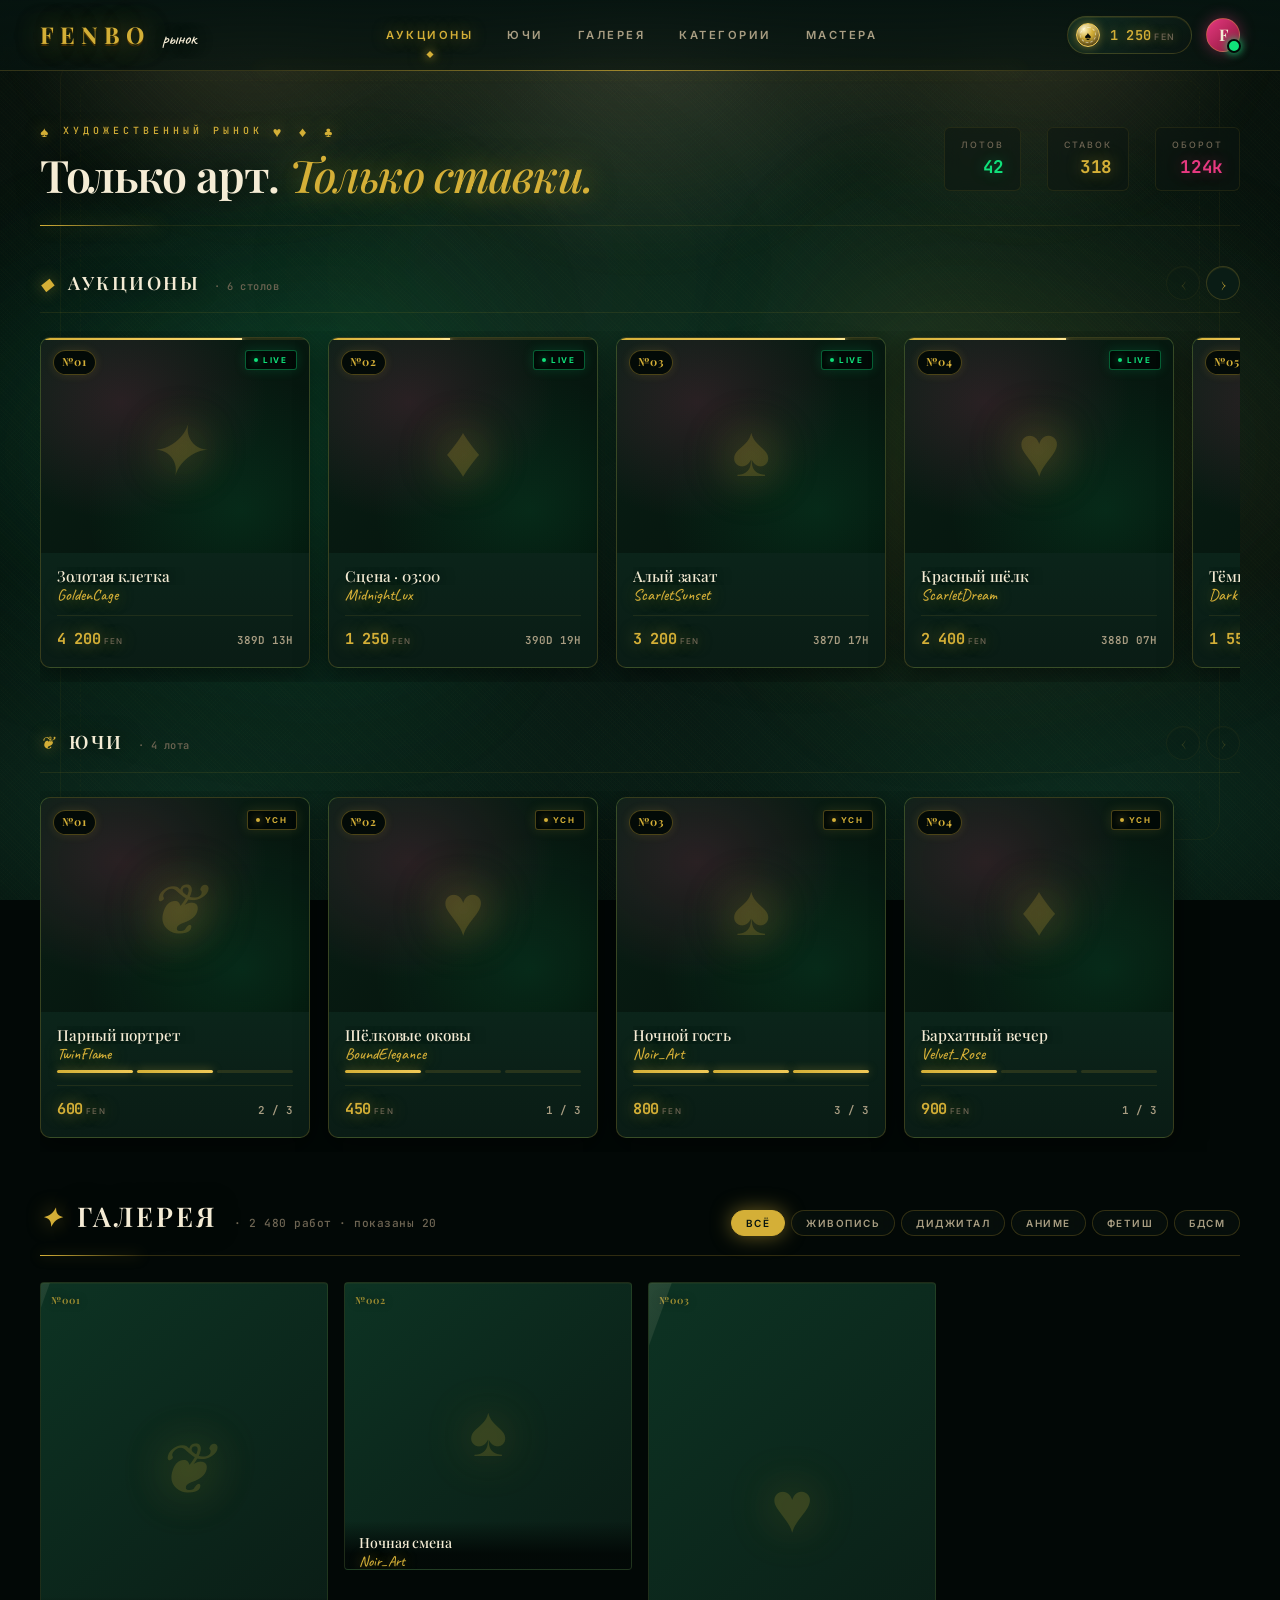
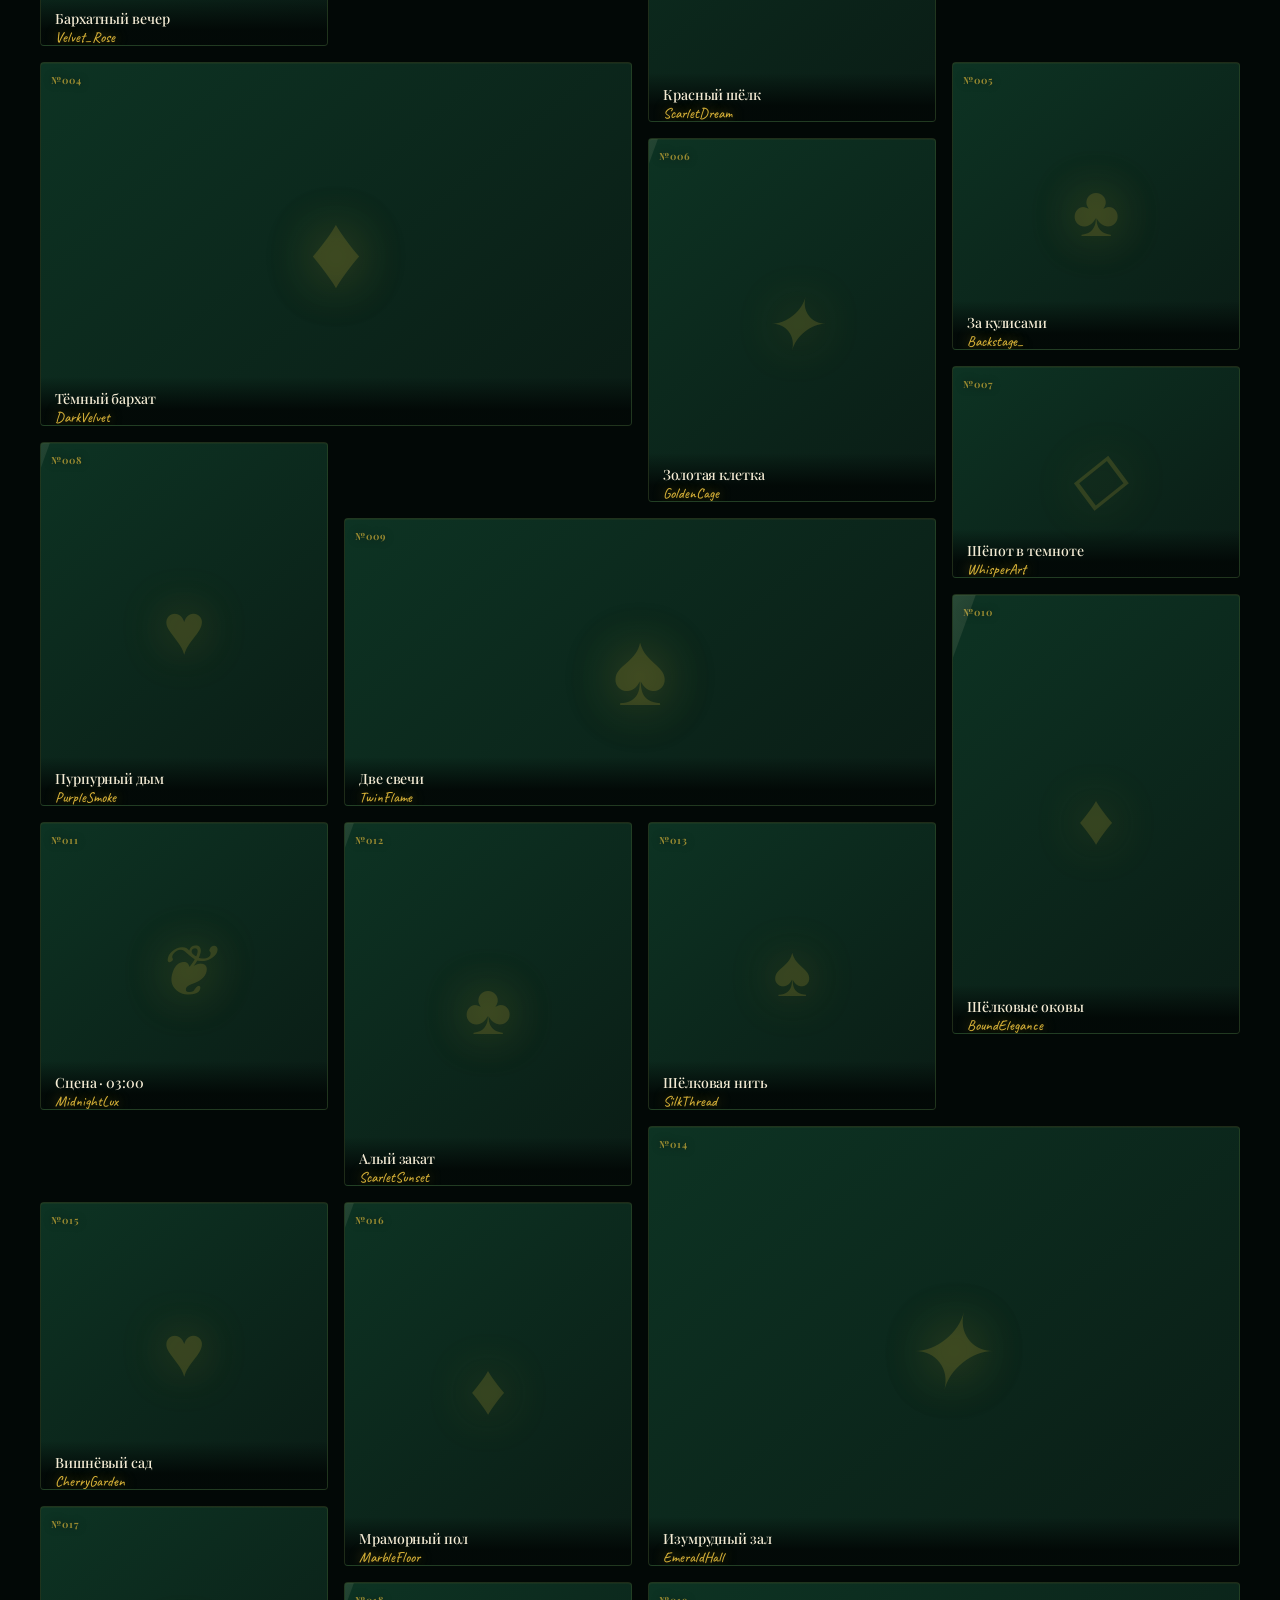
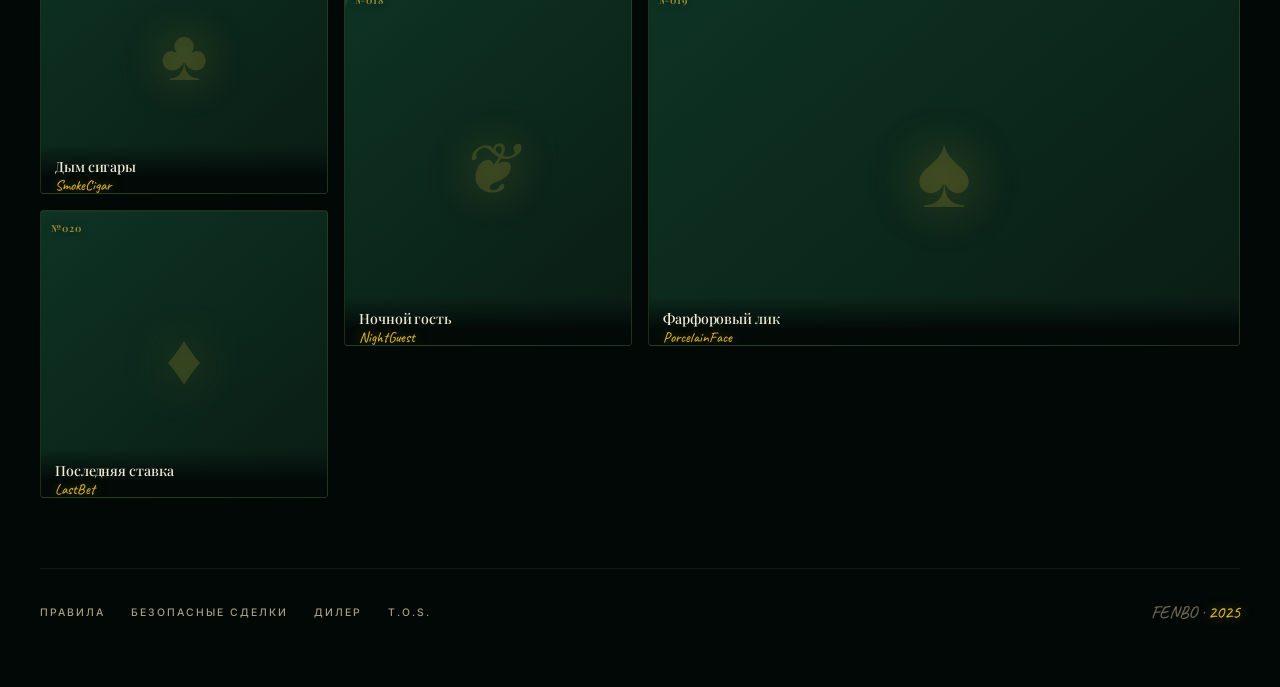
==== commit 7f83bc1c: "Update index.html" ====
--- a/index.html
+++ b/index.html
@@ -3,114 +3,258 @@
 <head>
     <meta charset="UTF-8">
     <meta name="viewport" content="width=device-width, initial-scale=1.0, maximum-scale=1.0, user-scalable=no">
-    <meta name="theme-color" content="#0a1410">
+    <meta name="theme-color" content="#061410">
     <title>✦ FENBO · РЫНОК ✦</title>
 
     <link rel="preconnect" href="https://fonts.googleapis.com">
     <link rel="preconnect" href="https://fonts.gstatic.com" crossorigin>
-    <link href="https://fonts.googleapis.com/css2?family=Playfair+Display:ital,wght@0,500;0,600;0,700;1,500;1,600&family=Inter:wght@400;500;600;700&family=JetBrains+Mono:wght@400;500;600;700&family=Caveat:wght@500;600&display=swap" rel="stylesheet">
+    <link href="https://fonts.googleapis.com/css2?family=Playfair+Display:ital,wght@0,500;0,600;0,700;0,800;1,500;1,600&family=Inter:wght@400;500;600;700&family=JetBrains+Mono:wght@400;500;600;700&family=Caveat:wght@500;600&display=swap" rel="stylesheet">
 
     <style>
         /* ============================================
-           CASINO ROYALE — ИЗУМРУД + ЗОЛОТО + ВИНО
+           CASINO FLOOR — МАКСИМАЛЬНАЯ АТМОСФЕРА
            ============================================ */
         :root {
-            --bg: #0a1410;                 /* глубокий изумруд-чёрный */
-            --bg-1: #0e1a15;
-            --bg-2: #13241c;
-            --bg-3: #1a2e24;
-            --bg-4: #223a2e;
-
-            --felt: #143124;               /* сукно */
-            --felt-hi: #1a4030;
-
-            --gold: #c9a44c;               /* сусальное золото */
-            --gold-hi: #e0bd63;
+            --bg: #061410;
+            --bg-deep: #020806;
+            --bg-1: #0a1c15;
+            --bg-2: #0f2a1e;
+            --bg-3: #153a28;
+
+            --felt: #0d3323;
+            --felt-hi: #124530;
+
+            --gold: #d4af37;
+            --gold-hi: #f0c957;
+            --gold-bright: #ffe27a;
             --gold-deep: #7a6228;
-            --gold-soft: rgba(201, 164, 76, 0.3);
-            --gold-glow: rgba(201, 164, 76, 0.25);
-
-            --wine: #7a1e2c;               /* вин. бархат */
-            --wine-hi: #a32838;
-
-            --ivory: #f0e8d6;              /* слоновая кость */
+            --gold-soft: rgba(212, 175, 55, 0.35);
+            --gold-glow: rgba(212, 175, 55, 0.5);
+            --gold-aura: rgba(212, 175, 55, 0.15);
+
+            --neon-emerald: #10e07a;
+            --neon-emerald-soft: rgba(16, 224, 122, 0.4);
+            --neon-emerald-aura: rgba(16, 224, 122, 0.15);
+
+            --neon-wine: #e63980;
+            --neon-wine-soft: rgba(230, 57, 128, 0.4);
+
+            --ivory: #f5ecd5;
             --ivory-soft: #c9bfa8;
 
-            --emerald: #4a9d6a;            /* неоновый изумруд для LIVE */
-
-            --text-0: #f0e8d6;
+            --text-0: #f5ecd5;
             --text-1: #a89d82;
             --text-2: #6e6553;
             --text-3: #3d3728;
 
-            --line: rgba(201, 164, 76, 0.1);
-            --line-mid: rgba(201, 164, 76, 0.2);
-            --line-hi: rgba(201, 164, 76, 0.35);
+            --line: rgba(212, 175, 55, 0.1);
+            --line-mid: rgba(212, 175, 55, 0.22);
+            --line-hi: rgba(212, 175, 55, 0.4);
 
             --r: 4px;
-            --r-lg: 8px;
+            --r-lg: 10px;
         }
 
         * { margin: 0; padding: 0; box-sizing: border-box; -webkit-tap-highlight-color: transparent; -webkit-touch-callout: none; }
         html { scroll-behavior: smooth; }
 
         body {
-            background: var(--bg);
-            background-image:
-                radial-gradient(ellipse 70% 40% at 50% -5%, rgba(201, 164, 76, 0.08) 0%, transparent 60%),
-                radial-gradient(ellipse 50% 30% at 10% 100%, rgba(122, 30, 44, 0.15) 0%, transparent 60%),
-                radial-gradient(ellipse 50% 30% at 90% 100%, rgba(20, 49, 36, 0.4) 0%, transparent 60%),
-                linear-gradient(180deg, #0a1410 0%, #060c09 100%);
-            background-attachment: fixed;
+            background-color: var(--bg-deep);
+            min-height: 100vh;
             font-family: 'Inter', sans-serif;
             color: var(--text-0);
-            min-height: 100vh;
             font-size: 14px;
             line-height: 1.5;
             -webkit-font-smoothing: antialiased;
             overflow-x: hidden;
-        }
-
-        /* Тонкая текстура мрамора/сукна */
+            position: relative;
+        }
+
+        /* ============================================
+           ФОН — ИГРОВОЙ СТОЛ (многослойный)
+           ============================================ */
+
+        /* Слой 1: сукно с текстурой */
         body::before {
             content: '';
             position: fixed;
             inset: 0;
             pointer-events: none;
             z-index: 0;
-            opacity: 0.35;
+            background-color: #081812;
             background-image:
-                repeating-linear-gradient(45deg, transparent, transparent 3px, rgba(201, 164, 76, 0.012) 3px, rgba(201, 164, 76, 0.012) 4px),
-                repeating-linear-gradient(-45deg, transparent, transparent 3px, rgba(20, 49, 36, 0.02) 3px, rgba(20, 49, 36, 0.02) 4px);
-        }
-
-        /* Золотая пыль — плавающие частицы */
+                /* Тонкая текстура сукна */
+                repeating-linear-gradient(45deg, transparent, transparent 2px, rgba(212, 175, 55, 0.012) 2px, rgba(212, 175, 55, 0.012) 3px),
+                repeating-linear-gradient(-45deg, transparent, transparent 2px, rgba(16, 224, 122, 0.008) 2px, rgba(16, 224, 122, 0.008) 3px),
+                /* Пятна сукна */
+                radial-gradient(ellipse 80% 50% at 50% 40%, rgba(16, 60, 40, 0.6) 0%, transparent 70%),
+                radial-gradient(ellipse 60% 40% at 15% 90%, rgba(20, 80, 55, 0.4) 0%, transparent 70%),
+                radial-gradient(ellipse 60% 40% at 85% 90%, rgba(20, 80, 55, 0.4) 0%, transparent 70%),
+                /* Общее затемнение к краям */
+                radial-gradient(ellipse 90% 80% at 50% 50%, transparent 30%, rgba(2, 8, 6, 0.9) 100%),
+                /* Свет софитов сверху */
+                linear-gradient(180deg, rgba(212, 175, 55, 0.06) 0%, transparent 30%);
+        }
+
+        /* Слой 2: свет от ламп над столом (3 пятна) */
         body::after {
             content: '';
             position: fixed;
             inset: 0;
             pointer-events: none;
             z-index: 0;
-            background-image:
-                radial-gradient(circle at 15% 25%, rgba(201, 164, 76, 0.4) 0.5px, transparent 1.5px),
-                radial-gradient(circle at 78% 12%, rgba(201, 164, 76, 0.3) 0.5px, transparent 1.5px),
-                radial-gradient(circle at 45% 88%, rgba(201, 164, 76, 0.35) 0.5px, transparent 1.5px),
-                radial-gradient(circle at 88% 62%, rgba(201, 164, 76, 0.3) 0.5px, transparent 1.5px),
-                radial-gradient(circle at 25% 65%, rgba(201, 164, 76, 0.25) 0.5px, transparent 1.5px),
-                radial-gradient(circle at 62% 35%, rgba(201, 164, 76, 0.3) 0.5px, transparent 1.5px),
-                radial-gradient(circle at 92% 45%, rgba(201, 164, 76, 0.3) 0.5px, transparent 1.5px),
-                radial-gradient(circle at 8% 82%, rgba(201, 164, 76, 0.25) 0.5px, transparent 1.5px);
+            background:
+                radial-gradient(ellipse 30% 40% at 20% 0%, rgba(255, 220, 150, 0.15) 0%, transparent 65%),
+                radial-gradient(ellipse 35% 45% at 50% 0%, rgba(255, 230, 180, 0.18) 0%, transparent 65%),
+                radial-gradient(ellipse 30% 40% at 80% 0%, rgba(255, 220, 150, 0.15) 0%, transparent 65%);
+            filter: blur(20px);
+            animation: lampFlicker 12s ease-in-out infinite;
+        }
+        @keyframes lampFlicker {
+            0%, 100% { opacity: 1; }
+            44% { opacity: 1; }
+            45% { opacity: 0.7; }
+            46% { opacity: 1; }
+            87% { opacity: 1; }
+            88% { opacity: 0.85; }
+            89% { opacity: 1; }
+        }
+
+        /* Слой 3: неоновые отблески по краям */
+        .neon-left, .neon-right {
+            position: fixed;
+            pointer-events: none;
+            z-index: 1;
+            filter: blur(80px);
+            opacity: 0.6;
+        }
+        .neon-left {
+            top: 20%; left: -15%;
+            width: 50%; height: 60vh;
+            background: radial-gradient(ellipse at 100% 50%, rgba(16, 224, 122, 0.35) 0%, transparent 70%);
+            animation: neonPulseL 8s ease-in-out infinite;
+        }
+        .neon-right {
+            top: 20%; right: -15%;
+            width: 50%; height: 60vh;
+            background: radial-gradient(ellipse at 0% 50%, rgba(212, 175, 55, 0.3) 0%, transparent 70%);
+            animation: neonPulseR 9s ease-in-out infinite;
+        }
+        @keyframes neonPulseL {
+            0%, 100% { opacity: 0.4; }
+            50% { opacity: 0.8; }
+        }
+        @keyframes neonPulseR {
+            0%, 100% { opacity: 0.8; }
+            50% { opacity: 0.4; }
+        }
+
+        /* Слой 4: дым сигары / пар */
+        .smoke-1, .smoke-2 {
+            position: fixed;
+            pointer-events: none;
+            z-index: 1;
+            filter: blur(70px);
+            opacity: 0.4;
+            border-radius: 50%;
+        }
+        .smoke-1 {
+            top: 10%; left: 20%;
+            width: 40%; height: 40vh;
+            background: radial-gradient(ellipse at center, rgba(140, 80, 40, 0.15) 0%, transparent 70%);
+            animation: smokeDrift1 25s ease-in-out infinite alternate;
+        }
+        .smoke-2 {
+            bottom: 20%; right: 15%;
+            width: 45%; height: 45vh;
+            background: radial-gradient(ellipse at center, rgba(212, 175, 55, 0.08) 0%, transparent 70%);
+            animation: smokeDrift2 30s ease-in-out infinite alternate;
+        }
+        @keyframes smokeDrift1 {
+            from { transform: translate(0, 0) scale(1); }
+            to { transform: translate(40px, -30px) scale(1.15); }
+        }
+        @keyframes smokeDrift2 {
+            from { transform: translate(0, 0) scale(1.1); }
+            to { transform: translate(-30px, 20px) scale(1); }
+        }
+
+        /* Слой 5: золотая пыль — плавающие частицы */
+        .dust-layer {
+            position: fixed;
+            inset: 0;
+            pointer-events: none;
+            z-index: 2;
+            overflow: hidden;
+        }
+        .dust-particle {
+            position: absolute;
+            border-radius: 50%;
+            background: radial-gradient(circle, rgba(255, 230, 150, 1) 0%, rgba(212, 175, 55, 0.7) 40%, transparent 100%);
+            box-shadow:
+                0 0 6px rgba(212, 175, 55, 0.9),
+                0 0 12px rgba(212, 175, 55, 0.4);
+            opacity: 0;
+            animation: dustFloat linear infinite;
+        }
+        @keyframes dustFloat {
+            0% {
+                opacity: 0;
+                transform: translate3d(0, 0, 0) scale(0.5);
+            }
+            15% { opacity: 1; }
+            50% {
+                opacity: 0.7;
+                transform: translate3d(var(--dx, 20px), var(--dy, -50vh), 0) scale(1);
+            }
+            85% { opacity: 0.5; }
+            100% {
+                opacity: 0;
+                transform: translate3d(var(--dx2, -10px), var(--dy2, -110vh), 0) scale(0.4);
+            }
+        }
+
+        /* Слой 6: разметка стола — тонкие золотые линии по краям */
+        .table-markings {
+            position: fixed;
+            inset: 0;
+            pointer-events: none;
+            z-index: 1;
+            opacity: 0.35;
+        }
+        .table-markings::before {
+            content: '';
+            position: absolute;
+            inset: 60px;
+            border: 1px solid rgba(212, 175, 55, 0.15);
+            border-radius: 20px;
+        }
+        .table-markings::after {
+            content: '';
+            position: absolute;
+            inset: 80px;
+            border: 1px dashed rgba(212, 175, 55, 0.1);
+            border-radius: 15px;
+        }
+
+        /* ============================================
+           ОСНОВНАЯ ОБЁРТКА
+           ============================================ */
+        .app {
+            position: relative;
+            z-index: 10;
+            min-height: 100vh;
         }
 
         /* ============================================
            ШАПКА
            ============================================ */
         .header {
-            position: fixed;
-            top: 0; left: 0; right: 0;
+            position: sticky;
+            top: 0;
             z-index: 100;
             padding: 0 40px;
-            background: linear-gradient(180deg, rgba(10, 20, 16, 0.98) 0%, rgba(10, 20, 16, 0.8) 100%);
+            background: linear-gradient(180deg, rgba(6, 20, 16, 0.95) 0%, rgba(6, 20, 16, 0.7) 100%);
             backdrop-filter: blur(24px);
             -webkit-backdrop-filter: blur(24px);
             border-bottom: 1px solid var(--line-mid);
@@ -121,7 +265,8 @@
             bottom: -1px; left: 20%; right: 20%;
             height: 1px;
             background: linear-gradient(90deg, transparent, var(--gold), transparent);
-            opacity: 0.6;
+            opacity: 0.7;
+            box-shadow: 0 0 15px var(--gold-glow);
         }
         .header-inner {
             display: grid;
@@ -134,15 +279,18 @@
         }
         .logo {
             font-family: 'Playfair Display', serif;
-            font-size: 1.4rem;
+            font-size: 1.45rem;
             font-weight: 700;
             color: var(--gold);
             text-decoration: none;
             letter-spacing: 6px;
             display: flex;
             align-items: baseline;
-            gap: 6px;
-            text-shadow: 0 0 25px var(--gold-glow);
+            gap: 8px;
+            text-shadow:
+                0 0 25px var(--gold-glow),
+                0 0 50px rgba(212, 175, 55, 0.3),
+                0 2px 0 rgba(80, 50, 0, 0.8);
         }
         .logo .sub {
             font-family: 'Caveat', cursive;
@@ -151,6 +299,7 @@
             letter-spacing: 0;
             margin-left: 4px;
             font-weight: 500;
+            text-shadow: 0 0 15px rgba(0, 0, 0, 0.8);
         }
 
         .nav {
@@ -168,19 +317,21 @@
             text-decoration: none;
             padding: 6px 0;
             position: relative;
-            transition: color 0.25s;
+            transition: color 0.25s, text-shadow 0.25s;
         }
         .nav a:hover,
-        .nav a.active { color: var(--gold); }
+        .nav a.active {
+            color: var(--gold);
+            text-shadow: 0 0 15px var(--gold-glow);
+        }
         .nav a.active::after {
             content: '';
             position: absolute;
             bottom: -8px; left: 50%;
-            transform: translateX(-50%);
+            transform: translateX(-50%) rotate(45deg);
             width: 5px; height: 5px;
             background: var(--gold);
-            transform: translateX(-50%) rotate(45deg);
-            box-shadow: 0 0 8px var(--gold);
+            box-shadow: 0 0 10px var(--gold), 0 0 20px var(--gold-glow);
         }
 
         .user { display: flex; align-items: center; gap: 14px; }
@@ -188,38 +339,56 @@
             display: flex;
             align-items: center;
             gap: 10px;
-            padding: 6px 14px 6px 8px;
-            background: linear-gradient(135deg, rgba(20, 49, 36, 0.8) 0%, rgba(10, 20, 16, 0.6) 100%);
+            padding: 6px 16px 6px 8px;
+            background: linear-gradient(135deg, rgba(20, 49, 36, 0.9) 0%, rgba(10, 20, 16, 0.7) 100%);
             border: 1px solid var(--line-mid);
             border-radius: 30px;
             cursor: pointer;
             transition: all 0.25s;
-        }
-        .balance:hover { border-color: var(--gold-soft); }
+            position: relative;
+            box-shadow: inset 0 1px 0 rgba(212, 175, 55, 0.1);
+        }
+        .balance:hover {
+            border-color: var(--gold-soft);
+            box-shadow: 0 0 20px var(--gold-aura), inset 0 1px 0 rgba(212, 175, 55, 0.2);
+        }
         .balance-chip {
-            width: 22px; height: 22px;
+            width: 24px; height: 24px;
             border-radius: 50%;
-            background: radial-gradient(circle at 30% 25%, #fff6c8 0%, var(--gold) 40%, var(--gold-deep) 100%);
-            border: 1px solid var(--gold-hi);
+            background:
+                radial-gradient(circle at 30% 25%, #fff6c8 0%, var(--gold) 40%, var(--gold-deep) 100%);
+            border: 1.5px solid var(--gold-hi);
             display: flex;
             align-items: center;
             justify-content: center;
             flex-shrink: 0;
-            box-shadow: inset 0 -2px 4px rgba(0, 0, 0, 0.4);
+            box-shadow:
+                inset 0 -3px 5px rgba(0, 0, 0, 0.5),
+                inset 0 2px 3px rgba(255, 255, 255, 0.4),
+                0 0 10px var(--gold-glow);
+            position: relative;
+        }
+        .balance-chip::before {
+            content: '';
+            position: absolute;
+            inset: 3px;
+            border-radius: 50%;
+            border: 1px dashed rgba(255, 255, 255, 0.5);
         }
         .balance-chip::after {
             content: '♠';
             font-family: 'Playfair Display', serif;
-            font-size: 0.7rem;
-            color: var(--bg);
-            font-weight: 700;
+            font-size: 0.75rem;
+            color: var(--bg-deep);
+            font-weight: 900;
         }
         .balance-value {
             font-family: 'JetBrains Mono', monospace;
-            font-size: 0.82rem;
+            font-size: 0.85rem;
             font-weight: 600;
             color: var(--gold);
             letter-spacing: 0.3px;
+            text-shadow: 0 0 10px var(--gold-glow);
         }
         .balance-value .unit {
             font-family: 'Inter', sans-serif;
@@ -230,75 +399,101 @@
             font-weight: 500;
         }
         .avatar {
-            width: 32px; height: 32px;
+            width: 34px; height: 34px;
             border-radius: 50%;
-            background: linear-gradient(135deg, var(--wine) 0%, var(--wine-hi) 100%);
-            border: 1px solid var(--gold-soft);
+            background: linear-gradient(135deg, var(--neon-wine) 0%, #8a1538 100%);
+            border: 1.5px solid var(--gold-soft);
             display: flex;
             align-items: center;
             justify-content: center;
             font-family: 'Playfair Display', serif;
-            font-size: 0.95rem;
+            font-size: 1rem;
             font-weight: 700;
             color: var(--ivory);
+            box-shadow: 0 0 15px var(--neon-wine-soft);
+            position: relative;
+        }
+        .avatar::after {
+            content: '';
+            position: absolute;
+            bottom: -2px; right: -2px;
+            width: 10px; height: 10px;
+            border-radius: 50%;
+            background: var(--neon-emerald);
+            border: 2px solid var(--bg-deep);
+            box-shadow: 0 0 8px var(--neon-emerald);
         }
 
         /* ============================================
-           ОБЁРТКА
+           ОСНОВНОЙ КОНТЕНТ
            ============================================ */
         .wrap {
             max-width: 1760px;
             margin: 0 auto;
-            padding: 100px 40px 60px;
-        }
-
-        /* ============================================
-           HERO — КОМПАКТНАЯ ЗАГОЛОВОЧНАЯ СТРОКА
-           ============================================ */
+            padding: 50px 40px 60px;
+        }
+
+        /* HERO — компактный */
         .hero {
             display: flex;
             align-items: flex-end;
             justify-content: space-between;
             gap: 40px;
-            padding-bottom: 24px;
-            margin-bottom: 32px;
+            padding-bottom: 28px;
+            margin-bottom: 40px;
             border-bottom: 1px solid var(--line);
+            position: relative;
             flex-wrap: wrap;
         }
+        .hero::after {
+            content: '';
+            position: absolute;
+            bottom: -1px; left: 0;
+            width: 120px; height: 1px;
+            background: linear-gradient(90deg, var(--gold), transparent);
+            box-shadow: 0 0 15px var(--gold-glow);
+        }
         .hero-left {
             display: flex;
             flex-direction: column;
-            gap: 8px;
+            gap: 10px;
         }
         .hero-eyebrow {
             font-family: 'JetBrains Mono', monospace;
-            font-size: 0.6rem;
+            font-size: 0.62rem;
             font-weight: 500;
-            letter-spacing: 3px;
+            letter-spacing: 4px;
             text-transform: uppercase;
             color: var(--gold);
             display: flex;
             align-items: center;
             gap: 10px;
-        }
-        .hero-eyebrow::before,
+            text-shadow: 0 0 15px var(--gold-glow);
+        }
+        .hero-eyebrow::before {
+            content: '♠';
+            font-size: 0.9rem;
+        }
         .hero-eyebrow::after {
-            content: '◆';
-            font-size: 0.5rem;
+            content: '♥ ♦ ♣';
+            font-size: 0.9rem;
+            letter-spacing: 4px;
             color: var(--gold);
         }
         .hero-title {
             font-family: 'Playfair Display', serif;
-            font-size: 2.6rem;
+            font-size: 2.8rem;
             font-weight: 600;
             line-height: 1;
             letter-spacing: -1px;
             color: var(--ivory);
+            text-shadow: 0 0 30px rgba(0, 0, 0, 0.9);
         }
         .hero-title em {
             font-style: italic;
             color: var(--gold);
             font-weight: 500;
+            text-shadow: 0 0 30px var(--gold-glow);
         }
         .hero-board {
             display: flex;
@@ -310,6 +505,11 @@
             flex-direction: column;
             gap: 3px;
             text-align: right;
+            padding: 10px 16px;
+            background: rgba(10, 20, 16, 0.5);
+            border: 1px solid var(--line);
+            border-radius: 6px;
+            backdrop-filter: blur(8px);
         }
         .board-label {
             font-family: 'Inter', sans-serif;
@@ -321,27 +521,36 @@
         }
         .board-value {
             font-family: 'JetBrains Mono', monospace;
-            font-size: 1rem;
-            font-weight: 600;
+            font-size: 1.1rem;
+            font-weight: 700;
             color: var(--ivory);
             letter-spacing: -0.3px;
         }
-        .board-value.gold { color: var(--gold); }
-        .board-value.emerald { color: var(--emerald); }
-        .board-value.wine { color: var(--wine-hi); }
+        .board-value.gold {
+            color: var(--gold);
+            text-shadow: 0 0 15px var(--gold-glow);
+        }
+        .board-value.emerald {
+            color: var(--neon-emerald);
+            text-shadow: 0 0 15px var(--neon-emerald-soft);
+        }
+        .board-value.wine {
+            color: var(--neon-wine);
+            text-shadow: 0 0 15px var(--neon-wine-soft);
+        }
 
         /* ============================================
-           СЕКЦИЯ КАРУСЕЛИ (компактная)
+           КАРУСЕЛИ
            ============================================ */
         .carousel-section {
-            margin-bottom: 40px;
+            margin-bottom: 44px;
         }
         .carousel-head {
             display: flex;
             align-items: baseline;
             justify-content: space-between;
             gap: 20px;
-            margin-bottom: 16px;
+            margin-bottom: 18px;
             padding-bottom: 12px;
             border-bottom: 1px solid var(--line);
         }
@@ -352,17 +561,19 @@
         }
         .carousel-icon {
             font-family: 'Playfair Display', serif;
-            font-size: 1rem;
+            font-size: 1.1rem;
             color: var(--gold);
             font-style: italic;
+            text-shadow: 0 0 15px var(--gold-glow);
         }
         .carousel-name {
             font-family: 'Playfair Display', serif;
-            font-size: 1.1rem;
+            font-size: 1.15rem;
             font-weight: 600;
             color: var(--ivory);
-            letter-spacing: 2px;
+            letter-spacing: 2.5px;
             text-transform: uppercase;
+            text-shadow: 0 0 20px rgba(0, 0, 0, 0.8);
         }
         .carousel-count {
             font-family: 'JetBrains Mono', monospace;
@@ -371,14 +582,11 @@
             color: var(--text-2);
             letter-spacing: 0.5px;
         }
-        .carousel-nav {
-            display: flex;
-            gap: 6px;
-        }
+        .carousel-nav { display: flex; gap: 6px; }
         .carousel-arrow {
-            width: 32px; height: 32px;
+            width: 34px; height: 34px;
             border-radius: 50%;
-            background: var(--bg-2);
+            background: var(--bg-1);
             border: 1px solid var(--line-mid);
             color: var(--gold);
             font-size: 1rem;
@@ -388,43 +596,46 @@
             justify-content: center;
             transition: all 0.2s;
             font-family: 'Playfair Display', serif;
+            box-shadow: inset 0 1px 0 rgba(212, 175, 55, 0.1);
         }
         .carousel-arrow:hover {
             background: var(--gold);
             color: var(--bg);
             border-color: var(--gold);
-            box-shadow: 0 0 15px var(--gold-glow);
+            box-shadow:
+                inset 0 1px 0 rgba(255, 255, 255, 0.4),
+                0 0 20px var(--gold-glow);
         }
         .carousel-arrow:disabled {
             opacity: 0.25;
             cursor: not-allowed;
         }
         .carousel-arrow:disabled:hover {
-            background: var(--bg-2);
+            background: var(--bg-1);
             color: var(--gold);
             border-color: var(--line-mid);
-            box-shadow: none;
+            box-shadow: inset 0 1px 0 rgba(212, 175, 55, 0.1);
         }
 
         .carousel-track {
             display: flex;
-            gap: 16px;
+            gap: 18px;
             overflow-x: auto;
             scroll-snap-type: x mandatory;
             scroll-behavior: smooth;
-            padding: 4px 0 12px;
+            padding: 6px 0 14px;
             scrollbar-width: none;
         }
         .carousel-track::-webkit-scrollbar { display: none; }
 
         /* ============================================
-           КОМПАКТНАЯ КАРТОЧКА В КАРУСЕЛИ
+           MINI CARD — с неоновой аурой
            ============================================ */
         .mini-card {
-            flex: 0 0 260px;
+            flex: 0 0 270px;
             scroll-snap-align: start;
             position: relative;
-            background: linear-gradient(180deg, var(--felt) 0%, var(--bg) 100%);
+            background: linear-gradient(180deg, var(--felt) 0%, var(--bg-1) 100%);
             border: 1px solid var(--line-mid);
             border-radius: var(--r-lg);
             overflow: hidden;
@@ -432,10 +643,13 @@
             display: flex;
             flex-direction: column;
             opacity: 0;
-            transform: translateY(16px);
+            transform: translateY(18px);
             filter: blur(3px);
-            animation: cardRise 0.7s cubic-bezier(0.22, 1, 0.36, 1) forwards;
-            transition: transform 0.35s cubic-bezier(0.22, 1, 0.36, 1), border-color 0.3s, box-shadow 0.3s;
+            animation: cardRise 0.8s cubic-bezier(0.22, 1, 0.36, 1) forwards;
+            transition: transform 0.4s cubic-bezier(0.22, 1, 0.36, 1), border-color 0.3s, box-shadow 0.4s;
+            box-shadow:
+                0 8px 30px rgba(0, 0, 0, 0.5),
+                inset 0 1px 0 rgba(212, 175, 55, 0.08);
         }
         .mini-card:nth-child(1) { animation-delay: 0.05s; }
         .mini-card:nth-child(2) { animation-delay: 0.10s; }
@@ -449,24 +663,82 @@
         }
 
         .mini-card:hover {
-            transform: translateY(-4px);
+            transform: translateY(-6px);
             border-color: var(--gold-soft);
-            box-shadow: 0 20px 40px rgba(0, 0, 0, 0.5), 0 0 40px rgba(201, 164, 76, 0.1);
-        }
-
-        /* Тонкая золотая полоска-«рулетка» сверху */
+            box-shadow:
+                0 24px 50px rgba(0, 0, 0, 0.6),
+                0 0 60px var(--gold-aura),
+                0 0 100px rgba(212, 175, 55, 0.1),
+                inset 0 1px 0 rgba(212, 175, 55, 0.2);
+        }
+
+        /* Неоновая аура */
+        .mini-card::before {
+            content: '';
+            position: absolute;
+            inset: -1px;
+            border-radius: var(--r-lg);
+            padding: 1px;
+            background: conic-gradient(
+                from var(--angle, 0deg),
+                transparent 0deg,
+                transparent 340deg,
+                var(--gold-bright) 350deg,
+                var(--gold-hi) 355deg,
+                var(--gold-bright) 360deg
+            );
+            -webkit-mask: linear-gradient(#fff 0 0) content-box, linear-gradient(#fff 0 0);
+            -webkit-mask-composite: xor;
+            mask-composite: exclude;
+            opacity: 0;
+            pointer-events: none;
+            transition: opacity 0.3s;
+            z-index: 5;
+        }
+        .mini-card:hover::before {
+            opacity: 1;
+            animation: beamRotate 3s linear infinite;
+        }
+        @property --angle {
+            syntax: '<angle>';
+            initial-value: 0deg;
+            inherits: false;
+        }
+        @keyframes beamRotate {
+            to { --angle: 360deg; }
+        }
+
+        /* «Рулетка» сверху */
         .mini-card .roulette {
             position: absolute;
             top: 0; left: 0; right: 0;
             height: 2px;
-            background: rgba(201, 164, 76, 0.15);
+            background: rgba(212, 175, 55, 0.15);
             z-index: 3;
+            overflow: hidden;
         }
         .mini-card .roulette-fill {
             height: 100%;
-            background: linear-gradient(90deg, var(--gold) 0%, var(--gold-hi) 100%);
-            box-shadow: 0 0 8px var(--gold);
+            background: linear-gradient(90deg, var(--gold) 0%, var(--gold-hi) 50%, var(--gold-bright) 100%);
+            box-shadow:
+                0 0 8px var(--gold),
+                0 0 15px var(--gold-glow);
             transition: width 0.6s ease;
+            position: relative;
+        }
+        .mini-card .roulette-fill::after {
+            content: '';
+            position: absolute;
+            top: 0; right: 0;
+            width: 8px; height: 100%;
+            background: white;
+            filter: blur(2px);
+            opacity: 0.7;
+            animation: rouletteShine 2s ease-in-out infinite;
+        }
+        @keyframes rouletteShine {
+            0%, 100% { opacity: 0.3; }
+            50% { opacity: 1; }
         }
 
         /* Превью */
@@ -478,25 +750,44 @@
             justify-content: center;
             overflow: hidden;
             background:
-                radial-gradient(ellipse at 30% 30%, rgba(122, 30, 44, 0.3) 0%, transparent 55%),
-                radial-gradient(ellipse at 75% 80%, rgba(20, 49, 36, 0.6) 0%, transparent 55%),
-                linear-gradient(140deg, #142418 0%, #0a1410 100%);
+                radial-gradient(ellipse at 30% 30%, rgba(230, 57, 128, 0.15) 0%, transparent 55%),
+                radial-gradient(ellipse at 75% 80%, rgba(16, 224, 122, 0.1) 0%, transparent 55%),
+                linear-gradient(140deg, #0a2016 0%, #04120b 100%);
         }
         .mini-thumb .suit {
             font-family: 'Playfair Display', serif;
-            font-size: 4rem;
+            font-size: 4.5rem;
             font-style: italic;
             font-weight: 500;
-            color: rgba(201, 164, 76, 0.15);
-            text-shadow: 0 0 40px rgba(201, 164, 76, 0.25);
-            transition: transform 0.7s cubic-bezier(0.22, 1, 0.36, 1), color 0.4s;
+            color: rgba(212, 175, 55, 0.2);
+            text-shadow:
+                0 0 40px rgba(212, 175, 55, 0.4),
+                0 0 80px rgba(212, 175, 55, 0.2);
+            transition: transform 0.8s cubic-bezier(0.22, 1, 0.36, 1), color 0.5s, text-shadow 0.5s;
         }
         .mini-card:hover .mini-thumb .suit {
-            transform: scale(1.08);
-            color: rgba(201, 164, 76, 0.28);
-        }
-
-        /* Номер лота — угол */
+            transform: scale(1.1);
+            color: rgba(212, 175, 55, 0.4);
+            text-shadow:
+                0 0 60px rgba(212, 175, 55, 0.7),
+                0 0 120px rgba(212, 175, 55, 0.4);
+        }
+
+        /* Блеск при hover */
+        .mini-thumb::before {
+            content: '';
+            position: absolute;
+            top: 0; left: -80%;
+            width: 60%; height: 100%;
+            background: linear-gradient(105deg, transparent 0%, rgba(255, 240, 200, 0.15) 50%, transparent 100%);
+            transform: skewX(-20deg);
+            z-index: 4;
+            pointer-events: none;
+            transition: left 0.9s cubic-bezier(0.22, 1, 0.36, 1);
+        }
+        .mini-card:hover .mini-thumb::before { left: 130%; }
+
+        /* Номер */
         .mini-number {
             position: absolute;
             top: 12px; left: 12px;
@@ -504,16 +795,17 @@
             font-size: 0.7rem;
             font-weight: 700;
             color: var(--gold);
-            background: rgba(10, 20, 16, 0.85);
+            background: rgba(2, 8, 6, 0.9);
             border: 1px solid var(--gold-soft);
             padding: 3px 8px;
             border-radius: 20px;
             letter-spacing: 1px;
             z-index: 3;
             backdrop-filter: blur(6px);
-        }
-
-        /* Статус — верх. правый */
+            box-shadow: 0 0 10px var(--gold-aura);
+        }
+
+        /* Статус */
         .mini-status {
             position: absolute;
             top: 12px; right: 12px;
@@ -529,42 +821,44 @@
             border-radius: 3px;
             z-index: 3;
             backdrop-filter: blur(6px);
-            color: var(--emerald);
-            background: rgba(10, 20, 16, 0.85);
-            border: 1px solid rgba(74, 157, 106, 0.35);
+            color: var(--neon-emerald);
+            background: rgba(2, 8, 6, 0.9);
+            border: 1px solid rgba(16, 224, 122, 0.4);
+            box-shadow: 0 0 12px var(--neon-emerald-aura);
         }
         .mini-status::before {
             content: '';
             width: 4px; height: 4px;
             border-radius: 50%;
-            background: var(--emerald);
-            box-shadow: 0 0 6px var(--emerald);
+            background: var(--neon-emerald);
+            box-shadow: 0 0 8px var(--neon-emerald);
             animation: pulse 1.5s infinite;
         }
         @keyframes pulse {
-            0%, 100% { opacity: 0.5; }
-            50% { opacity: 1; }
+            0%, 100% { opacity: 0.5; transform: scale(1); }
+            50% { opacity: 1; transform: scale(1.3); }
         }
         .mini-status.ych {
             color: var(--gold);
             border-color: var(--gold-soft);
+            box-shadow: 0 0 12px var(--gold-aura);
         }
         .mini-status.ych::before {
             background: var(--gold);
-            box-shadow: 0 0 6px var(--gold);
+            box-shadow: 0 0 8px var(--gold);
             animation: none;
         }
 
         /* Инфо */
         .mini-info {
-            padding: 12px 14px 14px;
+            padding: 14px 16px 16px;
             display: flex;
             flex-direction: column;
             gap: 4px;
         }
         .mini-title {
             font-family: 'Playfair Display', serif;
-            font-size: 0.92rem;
+            font-size: 0.95rem;
             font-weight: 500;
             color: var(--ivory);
             letter-spacing: -0.1px;
@@ -572,32 +866,34 @@
             white-space: nowrap;
             overflow: hidden;
             text-overflow: ellipsis;
+            text-shadow: 0 0 15px rgba(0, 0, 0, 0.8);
         }
         .mini-author {
             font-family: 'Caveat', cursive;
-            font-size: 0.95rem;
+            font-size: 1rem;
             color: var(--gold);
             font-weight: 500;
             line-height: 1;
             margin-top: -2px;
-        }
-
+            text-shadow: 0 0 15px var(--gold-glow);
+        }
         .mini-bottom {
             display: flex;
             align-items: baseline;
             justify-content: space-between;
             gap: 8px;
-            padding-top: 10px;
+            padding-top: 12px;
             margin-top: 8px;
             border-top: 1px solid var(--line);
         }
         .mini-price {
             font-family: 'JetBrains Mono', monospace;
-            font-size: 0.92rem;
-            font-weight: 600;
+            font-size: 0.95rem;
+            font-weight: 700;
             color: var(--gold);
             letter-spacing: -0.3px;
             white-space: nowrap;
+            text-shadow: 0 0 15px var(--gold-glow);
         }
         .mini-price .unit {
             font-family: 'Inter', sans-serif;
@@ -612,19 +908,20 @@
         }
         @keyframes priceBump {
             0% { color: var(--gold); }
-            30% { color: var(--gold-hi); text-shadow: 0 0 15px var(--gold); }
-            100% { color: var(--gold); text-shadow: none; }
+            30% { color: var(--gold-bright); text-shadow: 0 0 25px var(--gold); transform: scale(1.05); }
+            100% { color: var(--gold); text-shadow: 0 0 15px var(--gold-glow); transform: scale(1); }
         }
         .mini-timer {
             font-family: 'JetBrains Mono', monospace;
-            font-size: 0.65rem;
-            font-weight: 500;
+            font-size: 0.68rem;
+            font-weight: 600;
             color: var(--text-1);
             letter-spacing: 0;
         }
         .mini-card.ending .mini-timer {
-            color: var(--wine-hi);
+            color: var(--neon-wine);
             animation: timerBlink 1.4s infinite;
+            text-shadow: 0 0 12px var(--neon-wine-soft);
         }
         @keyframes timerBlink {
             0%, 100% { opacity: 1; }
@@ -640,16 +937,16 @@
         .mini-slot {
             flex: 1;
             height: 3px;
-            background: rgba(201, 164, 76, 0.15);
+            background: rgba(212, 175, 55, 0.15);
             border-radius: 2px;
         }
         .mini-slot.free {
-            background: var(--gold);
-            box-shadow: 0 0 6px var(--gold-glow);
+            background: linear-gradient(90deg, var(--gold) 0%, var(--gold-hi) 100%);
+            box-shadow: 0 0 8px var(--gold-glow);
         }
 
         /* ============================================
-           ГЛАВНАЯ ГАЛЕРЕЯ — ЗАНИМАЕТ ВСЁ
+           ГЛАВНАЯ ГАЛЕРЕЯ
            ============================================ */
         .gallery-section {
             position: relative;
@@ -659,8 +956,8 @@
             align-items: baseline;
             justify-content: space-between;
             gap: 20px;
-            margin-bottom: 24px;
-            padding-bottom: 16px;
+            margin-bottom: 26px;
+            padding-bottom: 18px;
             border-bottom: 1px solid var(--line-mid);
             position: relative;
         }
@@ -668,9 +965,9 @@
             content: '';
             position: absolute;
             bottom: -1px; left: 0;
-            width: 80px; height: 1px;
-            background: var(--gold);
-            box-shadow: 0 0 12px var(--gold);
+            width: 100px; height: 1px;
+            background: linear-gradient(90deg, var(--gold), transparent);
+            box-shadow: 0 0 12px var(--gold-glow);
         }
         .gallery-title {
             display: flex;
@@ -679,18 +976,20 @@
         }
         .gallery-mark {
             font-family: 'Playfair Display', serif;
-            font-size: 1.5rem;
+            font-size: 1.6rem;
             font-weight: 700;
             color: var(--gold);
             font-style: italic;
+            text-shadow: 0 0 20px var(--gold-glow);
         }
         .gallery-name {
             font-family: 'Playfair Display', serif;
-            font-size: 1.6rem;
+            font-size: 1.7rem;
             font-weight: 600;
             color: var(--ivory);
             letter-spacing: 3px;
             text-transform: uppercase;
+            text-shadow: 0 0 25px rgba(0, 0, 0, 0.9), 0 0 40px var(--gold-aura);
         }
         .gallery-count {
             font-family: 'JetBrains Mono', monospace;
@@ -710,33 +1009,38 @@
             font-weight: 600;
             letter-spacing: 1.5px;
             text-transform: uppercase;
-            padding: 6px 12px;
-            background: transparent;
+            padding: 6px 14px;
+            background: rgba(10, 20, 16, 0.5);
             border: 1px solid var(--line-mid);
             color: var(--text-1);
             border-radius: 20px;
             cursor: pointer;
             transition: all 0.2s;
-        }
-        .g-chip:hover { color: var(--ivory); border-color: var(--text-1); }
+            backdrop-filter: blur(8px);
+        }
+        .g-chip:hover {
+            color: var(--ivory);
+            border-color: var(--gold-soft);
+            box-shadow: 0 0 15px var(--gold-aura);
+        }
         .g-chip.active {
             background: var(--gold);
             color: var(--bg);
             border-color: var(--gold);
-        }
-
-        /* MASONRY-ГАЛЕРЕЯ */
+            box-shadow: 0 0 20px var(--gold-glow);
+        }
+
+        /* MASONRY */
         .gallery {
             display: grid;
             grid-template-columns: repeat(5, 1fr);
             grid-auto-rows: 60px;
-            gap: 14px;
+            gap: 16px;
         }
         @media (max-width: 1400px) { .gallery { grid-template-columns: repeat(4, 1fr); } }
-        @media (max-width: 1000px) { .gallery { grid-template-columns: repeat(3, 1fr); grid-auto-rows: 50px; gap: 10px; } }
+        @media (max-width: 1000px) { .gallery { grid-template-columns: repeat(3, 1fr); grid-auto-rows: 50px; gap: 12px; } }
         @media (max-width: 600px) { .gallery { grid-template-columns: repeat(2, 1fr); grid-auto-rows: 40px; gap: 8px; } }
 
-        /* 20 карточек с уникальными формами */
         .art {
             position: relative;
             overflow: hidden;
@@ -748,18 +1052,22 @@
             align-items: center;
             justify-content: center;
             opacity: 0;
-            transform: translateY(14px);
+            transform: translateY(16px);
             animation: cardRise 0.7s cubic-bezier(0.22, 1, 0.36, 1) forwards;
-            transition: transform 0.35s cubic-bezier(0.22, 1, 0.36, 1), border-color 0.3s, box-shadow 0.3s;
+            transition: transform 0.4s cubic-bezier(0.22, 1, 0.36, 1), border-color 0.3s, box-shadow 0.4s;
+            box-shadow: inset 0 1px 0 rgba(212, 175, 55, 0.05);
         }
         .art:hover {
-            transform: translateY(-4px);
+            transform: translateY(-5px);
             border-color: var(--gold-soft);
-            box-shadow: 0 20px 40px rgba(0, 0, 0, 0.5), 0 0 40px rgba(201, 164, 76, 0.1);
+            box-shadow:
+                0 24px 50px rgba(0, 0, 0, 0.6),
+                0 0 60px var(--gold-aura),
+                inset 0 1px 0 rgba(212, 175, 55, 0.2);
             z-index: 5;
         }
 
-        /* Тонкая золотая полоска — рулетка по низу при hover */
+        /* Золотая полоска при hover */
         .art::before {
             content: '';
             position: absolute;
@@ -773,22 +1081,39 @@
         }
         .art:hover::before { transform: translateX(-50%) scaleX(1); }
 
-        /* Символ-арт */
         .art .suit {
             font-family: 'Playfair Display', serif;
             font-style: italic;
             font-weight: 500;
-            font-size: 4rem;
-            color: rgba(201, 164, 76, 0.13);
-            text-shadow: 0 0 50px rgba(201, 164, 76, 0.25);
-            transition: color 0.4s, transform 0.7s cubic-bezier(0.22, 1, 0.36, 1);
+            font-size: 4.5rem;
+            color: rgba(212, 175, 55, 0.18);
+            text-shadow:
+                0 0 50px rgba(212, 175, 55, 0.3),
+                0 0 100px rgba(212, 175, 55, 0.1);
+            transition: color 0.4s, transform 0.8s cubic-bezier(0.22, 1, 0.36, 1), text-shadow 0.5s;
         }
         .art:hover .suit {
-            color: rgba(201, 164, 76, 0.28);
-            transform: scale(1.08);
-        }
-
-        /* Водяной знак */
+            color: rgba(212, 175, 55, 0.4);
+            transform: scale(1.1);
+            text-shadow:
+                0 0 70px rgba(212, 175, 55, 0.6),
+                0 0 140px rgba(212, 175, 55, 0.3);
+        }
+
+        /* Блеск при hover */
+        .art::after {
+            content: '';
+            position: absolute;
+            top: 0; left: -80%;
+            width: 60%; height: 100%;
+            background: linear-gradient(105deg, transparent 0%, rgba(255, 240, 200, 0.12) 50%, transparent 100%);
+            transform: skewX(-20deg);
+            z-index: 4;
+            pointer-events: none;
+            transition: left 0.9s cubic-bezier(0.22, 1, 0.36, 1);
+        }
+        .art:hover::after { left: 130%; }
+
         .art .wm {
             position: absolute;
             inset: 0;
@@ -798,40 +1123,39 @@
             opacity: 0;
             transition: opacity 0.4s;
             pointer-events: none;
-            background-image: repeating-linear-gradient(45deg, transparent, transparent 22px, rgba(201, 164, 76, 0.04) 22px, rgba(201, 164, 76, 0.04) 23px);
+            background-image: repeating-linear-gradient(45deg, transparent, transparent 22px, rgba(212, 175, 55, 0.05) 22px, rgba(212, 175, 55, 0.05) 23px);
         }
         .art .wm::after {
             content: 'FENBO';
             font-family: 'Playfair Display', serif;
-            font-size: 0.9rem;
-            font-weight: 500;
+            font-size: 0.95rem;
+            font-weight: 600;
             font-style: italic;
             letter-spacing: 6px;
-            color: rgba(201, 164, 76, 0.2);
+            color: rgba(212, 175, 55, 0.25);
             transform: rotate(-22deg);
         }
         .art:hover .wm { opacity: 1; }
 
-        /* Номер лота */
         .art .num {
             position: absolute;
             top: 10px; left: 10px;
             font-family: 'Playfair Display', serif;
-            font-size: 0.6rem;
+            font-size: 0.62rem;
             font-weight: 700;
             color: var(--gold);
             letter-spacing: 1px;
             z-index: 3;
-            opacity: 0.8;
+            opacity: 0.7;
+            text-shadow: 0 0 10px rgba(0, 0, 0, 0.8);
         }
         .art:hover .num { opacity: 1; }
 
-        /* Инфо снизу */
         .art .info {
             position: absolute;
             left: 0; right: 0; bottom: 0;
             padding: 14px 14px 12px;
-            background: linear-gradient(180deg, transparent 0%, rgba(10, 20, 16, 0.95) 55%);
+            background: linear-gradient(180deg, transparent 0%, rgba(2, 8, 6, 0.95) 55%);
             display: flex;
             flex-direction: column;
             gap: 2px;
@@ -852,13 +1176,14 @@
         }
         .art .a {
             font-family: 'Caveat', cursive;
-            font-size: 0.9rem;
+            font-size: 0.92rem;
             color: var(--gold);
             font-weight: 500;
             line-height: 1;
-        }
-
-        /* Формы карточек (высоты и ширины) */
+            text-shadow: 0 0 12px var(--gold-glow);
+        }
+
+        /* Формы */
         .art.a-1  { grid-column: span 1; grid-row: span 5; animation-delay: 0.02s; }
         .art.a-2  { grid-column: span 1; grid-row: span 4; animation-delay: 0.04s; }
         .art.a-3  { grid-column: span 1; grid-row: span 6; animation-delay: 0.06s; }
@@ -880,9 +1205,8 @@
         .art.a-19 { grid-column: span 2; grid-row: span 5; animation-delay: 0.38s; }
         .art.a-20 { grid-column: span 1; grid-row: span 4; animation-delay: 0.40s; }
 
-        /* Размер шрифта внутри от размера */
         .art.a-4 .suit, .art.a-9 .suit, .art.a-14 .suit, .art.a-19 .suit {
-            font-size: 6rem;
+            font-size: 6.5rem;
         }
 
         @media (max-width: 1000px) {
@@ -910,7 +1234,7 @@
            ПОДВАЛ
            ============================================ */
         .footer {
-            margin-top: 60px;
+            margin-top: 70px;
             padding-top: 30px;
             border-top: 1px solid var(--line);
             display: flex;
@@ -928,39 +1252,46 @@
             text-transform: uppercase;
             color: var(--text-1);
             text-decoration: none;
-            transition: color 0.2s;
-        }
-        .footer-links a:hover { color: var(--gold); }
+            transition: all 0.2s;
+        }
+        .footer-links a:hover {
+            color: var(--gold);
+            text-shadow: 0 0 15px var(--gold-glow);
+        }
         .footer-brand {
             font-family: 'Caveat', cursive;
-            font-size: 1.1rem;
+            font-size: 1.15rem;
             color: var(--text-2);
             font-weight: 500;
         }
-        .footer-brand span { color: var(--gold); }
+        .footer-brand span {
+            color: var(--gold);
+            text-shadow: 0 0 12px var(--gold-glow);
+        }
 
         /* ============================================
            АДАПТИВ
            ============================================ */
         @media (max-width: 1200px) {
             .header { padding: 0 24px; }
-            .wrap { padding: 90px 24px 50px; }
+            .wrap { padding: 40px 24px 50px; }
             .nav { gap: 22px; font-size: 0.66rem; }
-            .hero-title { font-size: 2rem; }
-            .gallery-name { font-size: 1.3rem; }
+            .hero-title { font-size: 2.2rem; }
+            .gallery-name { font-size: 1.4rem; }
         }
         @media (max-width: 900px) {
             .header-inner { grid-template-columns: auto auto; gap: 16px; }
             .nav { display: none; }
             .hero { flex-direction: column; align-items: flex-start; gap: 20px; }
-            .hero-board { padding-bottom: 0; }
-            .board-value { font-size: 0.9rem; }
-            .mini-card { flex: 0 0 220px; }
+            .hero-board { padding-bottom: 0; gap: 14px; }
+            .board-value { font-size: 0.95rem; }
+            .mini-card { flex: 0 0 230px; }
             .gallery-head { flex-direction: column; align-items: flex-start; gap: 12px; }
+            .table-markings { display: none; }
         }
         @media (max-width: 600px) {
             .header { padding: 0 14px; }
-            .wrap { padding: 80px 14px 40px; }
+            .wrap { padding: 30px 14px 40px; }
             .header-inner { padding: 12px 0; }
             .logo { font-size: 1.1rem; letter-spacing: 3px; }
             .logo .sub { font-size: 0.85rem; }
@@ -968,358 +1299,394 @@
             .balance-value { font-size: 0.72rem; }
             .avatar { width: 28px; height: 28px; font-size: 0.8rem; }
 
-            .hero-title { font-size: 1.6rem; }
-            .hero-eyebrow { font-size: 0.55rem; letter-spacing: 2px; }
-            .hero-board { gap: 16px; }
-            .board-label { font-size: 0.5rem; letter-spacing: 1.5px; }
-            .board-value { font-size: 0.82rem; }
-
-            .carousel-section { margin-bottom: 28px; }
-            .carousel-name { font-size: 0.9rem; }
-            .mini-card { flex: 0 0 200px; }
+            .hero-title { font-size: 1.7rem; }
+            .hero-eyebrow { font-size: 0.52rem; letter-spacing: 2px; }
+            .board-item { padding: 8px 10px; }
+            .board-label { font-size: 0.48rem; letter-spacing: 1.5px; }
+            .board-value { font-size: 0.85rem; }
+
+            .carousel-section { margin-bottom: 30px; }
+            .carousel-name { font-size: 0.92rem; letter-spacing: 1.5px; }
+            .mini-card { flex: 0 0 210px; }
             .mini-title { font-size: 0.82rem; }
+            .mini-author { font-size: 0.85rem; }
 
             .gallery-name { font-size: 1.1rem; letter-spacing: 1.5px; }
             .gallery-mark { font-size: 1.2rem; }
+            .g-chip { padding: 5px 10px; font-size: 0.55rem; }
         }
 
         @media (prefers-reduced-motion: reduce) {
             *, *::before, *::after { animation-duration: 0.01ms !important; transition-duration: 0.01ms !important; }
+            .dust-layer { display: none; }
         }
     </style>
 </head>
 <body>
 
-    <!-- ШАПКА -->
-    <header class="header">
-        <div class="header-inner">
-            <a href="#" class="logo">
-                FENBO
-                <span class="sub">рынок</span>
-            </a>
-
-            <nav class="nav">
-                <a href="#auctions" class="active">Аукционы</a>
-                <a href="#ych">Ючи</a>
-                <a href="#gallery">Галерея</a>
-                <a href="#">Категории</a>
-                <a href="#">Мастера</a>
-            </nav>
-
-            <div class="user">
-                <div class="balance">
-                    <div class="balance-chip"></div>
-                    <span class="balance-value">1 250<span class="unit">FEN</span></span>
-                </div>
-                <div class="avatar">F</div>
-            </div>
-        </div>
-    </header>
-
-    <div class="wrap">
-
-        <!-- HERO -->
-        <section class="hero">
-            <div class="hero-left">
-                <div class="hero-eyebrow">Художественный рынок</div>
-                <h1 class="hero-title">Только арт. <em>Только ставки.</em></h1>
-            </div>
-            <div class="hero-board">
-                <div class="board-item">
-                    <span class="board-label">Лотов</span>
-                    <span class="board-value emerald">42</span>
-                </div>
-                <div class="board-item">
-                    <span class="board-label">Ставок</span>
-                    <span class="board-value gold">318</span>
-                </div>
-                <div class="board-item">
-                    <span class="board-label">Оборот</span>
-                    <span class="board-value wine">124k</span>
+    <!-- АТМОСФЕРА -->
+    <div class="neon-left"></div>
+    <div class="neon-right"></div>
+    <div class="smoke-1"></div>
+    <div class="smoke-2"></div>
+    <div class="table-markings"></div>
+    <div class="dust-layer" id="dustLayer"></div>
+
+    <div class="app">
+
+        <!-- ШАПКА -->
+        <header class="header">
+            <div class="header-inner">
+                <a href="#" class="logo">
+                    FENBO
+                    <span class="sub">рынок</span>
+                </a>
+
+                <nav class="nav">
+                    <a href="#auctions" class="active">Аукционы</a>
+                    <a href="#ych">Ючи</a>
+                    <a href="#gallery">Галерея</a>
+                    <a href="#">Категории</a>
+                    <a href="#">Мастера</a>
+                </nav>
+
+                <div class="user">
+                    <div class="balance">
+                        <div class="balance-chip"></div>
+                        <span class="balance-value">1 250<span class="unit">FEN</span></span>
+                    </div>
+                    <div class="avatar">F</div>
                 </div>
             </div>
-        </section>
-
-        <!-- КАРУСЕЛЬ АУКЦИОНОВ -->
-        <section class="carousel-section" id="auctions">
-            <div class="carousel-head">
-                <div class="carousel-title">
-                    <span class="carousel-icon">◆</span>
-                    <span class="carousel-name">Аукционы</span>
-                    <span class="carousel-count">· 4 стола</span>
+        </header>
+
+        <div class="wrap">
+
+            <!-- HERO -->
+            <section class="hero">
+                <div class="hero-left">
+                    <div class="hero-eyebrow">Художественный рынок</div>
+                    <h1 class="hero-title">Только арт. <em>Только ставки.</em></h1>
                 </div>
-                <div class="carousel-nav">
-                    <button class="carousel-arrow" data-dir="-1" data-target="aucTrack" type="button">‹</button>
-                    <button class="carousel-arrow" data-dir="1" data-target="aucTrack" type="button">›</button>
+                <div class="hero-board">
+                    <div class="board-item">
+                        <span class="board-label">Лотов</span>
+                        <span class="board-value emerald">42</span>
+                    </div>
+                    <div class="board-item">
+                        <span class="board-label">Ставок</span>
+                        <span class="board-value gold">318</span>
+                    </div>
+                    <div class="board-item">
+                        <span class="board-label">Оборот</span>
+                        <span class="board-value wine">124k</span>
+                    </div>
                 </div>
-            </div>
-            <div class="carousel-track" id="aucTrack">
-
-                <div class="mini-card" data-title="Золотая клетка" data-author="GoldenCage" data-bid="4200">
-                    <div class="roulette"><div class="roulette-fill" style="width: 75%"></div></div>
-                    <div class="mini-thumb">
-                        <span class="mini-number">№01</span>
-                        <span class="mini-status">Live</span>
-                        <span class="suit">✦</span>
-                    </div>
-                    <div class="mini-info">
-                        <div class="mini-title">Золотая клетка</div>
-                        <div class="mini-author">GoldenCage</div>
-                        <div class="mini-bottom">
-                            <span class="mini-price" data-bid-el>4 200<span class="unit">FEN</span></span>
-                            <span class="mini-timer" data-end="2027-12-30T18:00:00">—</span>
-                        </div>
+            </section>
+
+            <!-- КАРУСЕЛЬ АУКЦИОНОВ -->
+            <section class="carousel-section" id="auctions">
+                <div class="carousel-head">
+                    <div class="carousel-title">
+                        <span class="carousel-icon">◆</span>
+                        <span class="carousel-name">Аукционы</span>
+                        <span class="carousel-count">· 6 столов</span>
+                    </div>
+                    <div class="carousel-nav">
+                        <button class="carousel-arrow" data-dir="-1" data-target="aucTrack" type="button">‹</button>
+                        <button class="carousel-arrow" data-dir="1" data-target="aucTrack" type="button">›</button>
                     </div>
                 </div>
-
-                <div class="mini-card" data-title="Сцена · 03:00" data-author="MidnightLux" data-bid="1250">
-                    <div class="roulette"><div class="roulette-fill" style="width: 45%"></div></div>
-                    <div class="mini-thumb">
-                        <span class="mini-number">№02</span>
-                        <span class="mini-status">Live</span>
-                        <span class="suit">♦</span>
-                    </div>
-                    <div class="mini-info">
-                        <div class="mini-title">Сцена · 03:00</div>
-                        <div class="mini-author">MidnightLux</div>
-                        <div class="mini-bottom">
-                            <span class="mini-price" data-bid-el>1 250<span class="unit">FEN</span></span>
-                            <span class="mini-timer" data-end="2027-12-31T23:59:59">—</span>
-                        </div>
-                    </div>
+                <div class="carousel-track" id="aucTrack">
+
+                    <div class="mini-card" data-title="Золотая клетка" data-author="GoldenCage" data-bid="4200">
+                        <div class="roulette"><div class="roulette-fill" style="width: 75%"></div></div>
+                        <div class="mini-thumb">
+                            <span class="mini-number">№01</span>
+                            <span class="mini-status">Live</span>
+                            <span class="suit">✦</span>
+                        </div>
+                        <div class="mini-info">
+                            <div class="mini-title">Золотая клетка</div>
+                            <div class="mini-author">GoldenCage</div>
+                            <div class="mini-bottom">
+                                <span class="mini-price" data-bid-el>4 200<span class="unit">FEN</span></span>
+                                <span class="mini-timer" data-end="2027-12-30T18:00:00">—</span>
+                            </div>
+                        </div>
+                    </div>
+
+                    <div class="mini-card" data-title="Сцена · 03:00" data-author="MidnightLux" data-bid="1250">
+                        <div class="roulette"><div class="roulette-fill" style="width: 45%"></div></div>
+                        <div class="mini-thumb">
+                            <span class="mini-number">№02</span>
+                            <span class="mini-status">Live</span>
+                            <span class="suit">♦</span>
+                        </div>
+                        <div class="mini-info">
+                            <div class="mini-title">Сцена · 03:00</div>
+                            <div class="mini-author">MidnightLux</div>
+                            <div class="mini-bottom">
+                                <span class="mini-price" data-bid-el>1 250<span class="unit">FEN</span></span>
+                                <span class="mini-timer" data-end="2027-12-31T23:59:59">—</span>
+                            </div>
+                        </div>
+                    </div>
+
+                    <div class="mini-card" data-title="Алый закат" data-author="ScarletSunset" data-bid="3200">
+                        <div class="roulette"><div class="roulette-fill" style="width: 85%"></div></div>
+                        <div class="mini-thumb">
+                            <span class="mini-number">№03</span>
+                            <span class="mini-status">Live</span>
+                            <span class="suit">♠</span>
+                        </div>
+                        <div class="mini-info">
+                            <div class="mini-title">Алый закат</div>
+                            <div class="mini-author">ScarletSunset</div>
+                            <div class="mini-bottom">
+                                <span class="mini-price" data-bid-el>3 200<span class="unit">FEN</span></span>
+                                <span class="mini-timer" data-end="2027-12-28T22:00:00">—</span>
+                            </div>
+                        </div>
+                    </div>
+
+                    <div class="mini-card" data-title="Красный шёлк" data-author="ScarletDream" data-bid="2400">
+                        <div class="roulette"><div class="roulette-fill" style="width: 60%"></div></div>
+                        <div class="mini-thumb">
+                            <span class="mini-number">№04</span>
+                            <span class="mini-status">Live</span>
+                            <span class="suit">♥</span>
+                        </div>
+                        <div class="mini-info">
+                            <div class="mini-title">Красный шёлк</div>
+                            <div class="mini-author">ScarletDream</div>
+                            <div class="mini-bottom">
+                                <span class="mini-price" data-bid-el>2 400<span class="unit">FEN</span></span>
+                                <span class="mini-timer" data-end="2027-12-29T12:30:00">—</span>
+                            </div>
+                        </div>
+                    </div>
+
+                    <div class="mini-card" data-title="Тёмный бархат" data-author="DarkVelvet" data-bid="1550">
+                        <div class="roulette"><div class="roulette-fill" style="width: 30%"></div></div>
+                        <div class="mini-thumb">
+                            <span class="mini-number">№05</span>
+                            <span class="mini-status">Live</span>
+                            <span class="suit">♣</span>
+                        </div>
+                        <div class="mini-info">
+                            <div class="mini-title">Тёмный бархат</div>
+                            <div class="mini-author">DarkVelvet</div>
+                            <div class="mini-bottom">
+                                <span class="mini-price" data-bid-el>1 550<span class="unit">FEN</span></span>
+                                <span class="mini-timer" data-end="2027-12-30T15:00:00">—</span>
+                            </div>
+                        </div>
+                    </div>
+
+                    <div class="mini-card" data-title="Пурпурный дым" data-author="PurpleSmoke" data-bid="890">
+                        <div class="roulette"><div class="roulette-fill" style="width: 55%"></div></div>
+                        <div class="mini-thumb">
+                            <span class="mini-number">№06</span>
+                            <span class="mini-status">Live</span>
+                            <span class="suit">✦</span>
+                        </div>
+                        <div class="mini-info">
+                            <div class="mini-title">Пурпурный дым</div>
+                            <div class="mini-author">PurpleSmoke</div>
+                            <div class="mini-bottom">
+                                <span class="mini-price" data-bid-el>890<span class="unit">FEN</span></span>
+                                <span class="mini-timer" data-end="2027-12-27T18:00:00">—</span>
+                            </div>
+                        </div>
+                    </div>
+
                 </div>
-
-                <div class="mini-card" data-title="Алый закат" data-author="ScarletSunset" data-bid="3200">
-                    <div class="roulette"><div class="roulette-fill" style="width: 85%"></div></div>
-                    <div class="mini-thumb">
-                        <span class="mini-number">№03</span>
-                        <span class="mini-status">Live</span>
-                        <span class="suit">♠</span>
-                    </div>
-                    <div class="mini-info">
-                        <div class="mini-title">Алый закат</div>
-                        <div class="mini-author">ScarletSunset</div>
-                        <div class="mini-bottom">
-                            <span class="mini-price" data-bid-el>3 200<span class="unit">FEN</span></span>
-                            <span class="mini-timer" data-end="2027-12-28T22:00:00">—</span>
-                        </div>
+            </section>
+
+            <!-- КАРУСЕЛЬ ЮЧИ -->
+            <section class="carousel-section" id="ych">
+                <div class="carousel-head">
+                    <div class="carousel-title">
+                        <span class="carousel-icon">❦</span>
+                        <span class="carousel-name">Ючи</span>
+                        <span class="carousel-count">· 4 лота</span>
+                    </div>
+                    <div class="carousel-nav">
+                        <button class="carousel-arrow" data-dir="-1" data-target="ychTrack" type="button">‹</button>
+                        <button class="carousel-arrow" data-dir="1" data-target="ychTrack" type="button">›</button>
                     </div>
                 </div>
-
-                <div class="mini-card" data-title="Красный шёлк" data-author="ScarletDream" data-bid="2400">
-                    <div class="roulette"><div class="roulette-fill" style="width: 60%"></div></div>
-                    <div class="mini-thumb">
-                        <span class="mini-number">№04</span>
-                        <span class="mini-status">Live</span>
-                        <span class="suit">♥</span>
-                    </div>
-                    <div class="mini-info">
-                        <div class="mini-title">Красный шёлк</div>
-                        <div class="mini-author">ScarletDream</div>
-                        <div class="mini-bottom">
-                            <span class="mini-price" data-bid-el>2 400<span class="unit">FEN</span></span>
-                            <span class="mini-timer" data-end="2027-12-29T12:30:00">—</span>
-                        </div>
-                    </div>
+                <div class="carousel-track" id="ychTrack">
+
+                    <div class="mini-card" data-title="Парный портрет" data-author="TwinFlame">
+                        <div class="mini-thumb">
+                            <span class="mini-number">№01</span>
+                            <span class="mini-status ych">YCH</span>
+                            <span class="suit">❦</span>
+                        </div>
+                        <div class="mini-info">
+                            <div class="mini-title">Парный портрет</div>
+                            <div class="mini-author">TwinFlame</div>
+                            <div class="mini-slots">
+                                <span class="mini-slot free"></span>
+                                <span class="mini-slot free"></span>
+                                <span class="mini-slot"></span>
+                            </div>
+                            <div class="mini-bottom">
+                                <span class="mini-price">600<span class="unit">FEN</span></span>
+                                <span class="mini-timer">2 / 3</span>
+                            </div>
+                        </div>
+                    </div>
+
+                    <div class="mini-card" data-title="Шёлковые оковы" data-author="BoundElegance">
+                        <div class="mini-thumb">
+                            <span class="mini-number">№02</span>
+                            <span class="mini-status ych">YCH</span>
+                            <span class="suit">♥</span>
+                        </div>
+                        <div class="mini-info">
+                            <div class="mini-title">Шёлковые оковы</div>
+                            <div class="mini-author">BoundElegance</div>
+                            <div class="mini-slots">
+                                <span class="mini-slot free"></span>
+                                <span class="mini-slot"></span>
+                                <span class="mini-slot"></span>
+                            </div>
+                            <div class="mini-bottom">
+                                <span class="mini-price">450<span class="unit">FEN</span></span>
+                                <span class="mini-timer">1 / 3</span>
+                            </div>
+                        </div>
+                    </div>
+
+                    <div class="mini-card" data-title="Ночной гость" data-author="Noir_Art">
+                        <div class="mini-thumb">
+                            <span class="mini-number">№03</span>
+                            <span class="mini-status ych">YCH</span>
+                            <span class="suit">♠</span>
+                        </div>
+                        <div class="mini-info">
+                            <div class="mini-title">Ночной гость</div>
+                            <div class="mini-author">Noir_Art</div>
+                            <div class="mini-slots">
+                                <span class="mini-slot free"></span>
+                                <span class="mini-slot free"></span>
+                                <span class="mini-slot free"></span>
+                            </div>
+                            <div class="mini-bottom">
+                                <span class="mini-price">800<span class="unit">FEN</span></span>
+                                <span class="mini-timer">3 / 3</span>
+                            </div>
+                        </div>
+                    </div>
+
+                    <div class="mini-card" data-title="Бархатный вечер" data-author="Velvet_Rose">
+                        <div class="mini-thumb">
+                            <span class="mini-number">№04</span>
+                            <span class="mini-status ych">YCH</span>
+                            <span class="suit">♦</span>
+                        </div>
+                        <div class="mini-info">
+                            <div class="mini-title">Бархатный вечер</div>
+                            <div class="mini-author">Velvet_Rose</div>
+                            <div class="mini-slots">
+                                <span class="mini-slot free"></span>
+                                <span class="mini-slot"></span>
+                                <span class="mini-slot"></span>
+                            </div>
+                            <div class="mini-bottom">
+                                <span class="mini-price">900<span class="unit">FEN</span></span>
+                                <span class="mini-timer">1 / 3</span>
+                            </div>
+                        </div>
+                    </div>
+
                 </div>
-
-                <div class="mini-card" data-title="Тёмный бархат" data-author="DarkVelvet" data-bid="1550">
-                    <div class="roulette"><div class="roulette-fill" style="width: 30%"></div></div>
-                    <div class="mini-thumb">
-                        <span class="mini-number">№05</span>
-                        <span class="mini-status">Live</span>
-                        <span class="suit">♣</span>
-                    </div>
-                    <div class="mini-info">
-                        <div class="mini-title">Тёмный бархат</div>
-                        <div class="mini-author">DarkVelvet</div>
-                        <div class="mini-bottom">
-                            <span class="mini-price" data-bid-el>1 550<span class="unit">FEN</span></span>
-                            <span class="mini-timer" data-end="2027-12-30T15:00:00">—</span>
-                        </div>
+            </section>
+
+            <!-- ГАЛЕРЕЯ -->
+            <section class="gallery-section" id="gallery">
+                <div class="gallery-head">
+                    <div class="gallery-title">
+                        <span class="gallery-mark">✦</span>
+                        <span class="gallery-name">Галерея</span>
+                        <span class="gallery-count">· 2 480 работ · показаны 20</span>
+                    </div>
+                    <div class="gallery-filters">
+                        <button class="g-chip active" type="button">Всё</button>
+                        <button class="g-chip" type="button">Живопись</button>
+                        <button class="g-chip" type="button">Диджитал</button>
+                        <button class="g-chip" type="button">Аниме</button>
+                        <button class="g-chip" type="button">Фетиш</button>
+                        <button class="g-chip" type="button">БДСМ</button>
                     </div>
                 </div>
 
-                <div class="mini-card" data-title="Пурпурный дым" data-author="PurpleSmoke" data-bid="890">
-                    <div class="roulette"><div class="roulette-fill" style="width: 55%"></div></div>
-                    <div class="mini-thumb">
-                        <span class="mini-number">№06</span>
-                        <span class="mini-status">Live</span>
-                        <span class="suit">✦</span>
-                    </div>
-                    <div class="mini-info">
-                        <div class="mini-title">Пурпурный дым</div>
-                        <div class="mini-author">PurpleSmoke</div>
-                        <div class="mini-bottom">
-                            <span class="mini-price" data-bid-el>890<span class="unit">FEN</span></span>
-                            <span class="mini-timer" data-end="2027-12-27T18:00:00">—</span>
-                        </div>
-                    </div>
+                <div class="gallery">
+
+                    <div class="art a-1"><span class="num">№001</span><span class="suit">❦</span><div class="wm"></div><div class="info"><div class="t">Бархатный вечер</div><div class="a">Velvet_Rose</div></div></div>
+                    <div class="art a-2"><span class="num">№002</span><span class="suit">♠</span><div class="wm"></div><div class="info"><div class="t">Ночная смена</div><div class="a">Noir_Art</div></div></div>
+                    <div class="art a-3"><span class="num">№003</span><span class="suit">♥</span><div class="wm"></div><div class="info"><div class="t">Красный шёлк</div><div class="a">ScarletDream</div></div></div>
+                    <div class="art a-4"><span class="num">№004</span><span class="suit">♦</span><div class="wm"></div><div class="info"><div class="t">Тёмный бархат</div><div class="a">DarkVelvet</div></div></div>
+                    <div class="art a-5"><span class="num">№005</span><span class="suit">♣</span><div class="wm"></div><div class="info"><div class="t">За кулисами</div><div class="a">Backstage_</div></div></div>
+                    <div class="art a-6"><span class="num">№006</span><span class="suit">✦</span><div class="wm"></div><div class="info"><div class="t">Золотая клетка</div><div class="a">GoldenCage</div></div></div>
+                    <div class="art a-7"><span class="num">№007</span><span class="suit">◇</span><div class="wm"></div><div class="info"><div class="t">Шёпот в темноте</div><div class="a">WhisperArt</div></div></div>
+                    <div class="art a-8"><span class="num">№008</span><span class="suit">♥</span><div class="wm"></div><div class="info"><div class="t">Пурпурный дым</div><div class="a">PurpleSmoke</div></div></div>
+                    <div class="art a-9"><span class="num">№009</span><span class="suit">♠</span><div class="wm"></div><div class="info"><div class="t">Две свечи</div><div class="a">TwinFlame</div></div></div>
+                    <div class="art a-10"><span class="num">№010</span><span class="suit">♦</span><div class="wm"></div><div class="info"><div class="t">Шёлковые оковы</div><div class="a">BoundElegance</div></div></div>
+                    <div class="art a-11"><span class="num">№011</span><span class="suit">❦</span><div class="wm"></div><div class="info"><div class="t">Сцена · 03:00</div><div class="a">MidnightLux</div></div></div>
+                    <div class="art a-12"><span class="num">№012</span><span class="suit">♣</span><div class="wm"></div><div class="info"><div class="t">Алый закат</div><div class="a">ScarletSunset</div></div></div>
+                    <div class="art a-13"><span class="num">№013</span><span class="suit">♠</span><div class="wm"></div><div class="info"><div class="t">Шёлковая нить</div><div class="a">SilkThread</div></div></div>
+                    <div class="art a-14"><span class="num">№014</span><span class="suit">✦</span><div class="wm"></div><div class="info"><div class="t">Изумрудный зал</div><div class="a">EmeraldHall</div></div></div>
+                    <div class="art a-15"><span class="num">№015</span><span class="suit">♥</span><div class="wm"></div><div class="info"><div class="t">Вишнёвый сад</div><div class="a">CherryGarden</div></div></div>
+                    <div class="art a-16"><span class="num">№016</span><span class="suit">♦</span><div class="wm"></div><div class="info"><div class="t">Мраморный пол</div><div class="a">MarbleFloor</div></div></div>
+                    <div class="art a-17"><span class="num">№017</span><span class="suit">♣</span><div class="wm"></div><div class="info"><div class="t">Дым сигары</div><div class="a">SmokeCigar</div></div></div>
+                    <div class="art a-18"><span class="num">№018</span><span class="suit">❦</span><div class="wm"></div><div class="info"><div class="t">Ночной гость</div><div class="a">NightGuest</div></div></div>
+                    <div class="art a-19"><span class="num">№019</span><span class="suit">♠</span><div class="wm"></div><div class="info"><div class="t">Фарфоровый лик</div><div class="a">PorcelainFace</div></div></div>
+                    <div class="art a-20"><span class="num">№020</span><span class="suit">♦</span><div class="wm"></div><div class="info"><div class="t">Последняя ставка</div><div class="a">LastBet</div></div></div>
+
                 </div>
-
-            </div>
-        </section>
-
-        <!-- КАРУСЕЛЬ ЮЧИ -->
-        <section class="carousel-section" id="ych">
-            <div class="carousel-head">
-                <div class="carousel-title">
-                    <span class="carousel-icon">❦</span>
-                    <span class="carousel-name">Ючи</span>
-                    <span class="carousel-count">· 4 лота</span>
+            </section>
+
+            <!-- ПОДВАЛ -->
+            <footer class="footer">
+                <div class="footer-links">
+                    <a href="#">Правила</a>
+                    <a href="#">Безопасные сделки</a>
+                    <a href="#">Дилер</a>
+                    <a href="#">T.O.S.</a>
                 </div>
-                <div class="carousel-nav">
-                    <button class="carousel-arrow" data-dir="-1" data-target="ychTrack" type="button">‹</button>
-                    <button class="carousel-arrow" data-dir="1" data-target="ychTrack" type="button">›</button>
-                </div>
-            </div>
-            <div class="carousel-track" id="ychTrack">
-
-                <div class="mini-card" data-title="Парный портрет" data-author="TwinFlame">
-                    <div class="mini-thumb">
-                        <span class="mini-number">№01</span>
-                        <span class="mini-status ych">YCH</span>
-                        <span class="suit">❦</span>
-                    </div>
-                    <div class="mini-info">
-                        <div class="mini-title">Парный портрет</div>
-                        <div class="mini-author">TwinFlame</div>
-                        <div class="mini-slots">
-                            <span class="mini-slot free"></span>
-                            <span class="mini-slot free"></span>
-                            <span class="mini-slot"></span>
-                        </div>
-                        <div class="mini-bottom">
-                            <span class="mini-price">600<span class="unit">FEN</span></span>
-                            <span class="mini-timer">2 / 3</span>
-                        </div>
-                    </div>
-                </div>
-
-                <div class="mini-card" data-title="Шёлковые оковы" data-author="BoundElegance">
-                    <div class="mini-thumb">
-                        <span class="mini-number">№02</span>
-                        <span class="mini-status ych">YCH</span>
-                        <span class="suit">♥</span>
-                    </div>
-                    <div class="mini-info">
-                        <div class="mini-title">Шёлковые оковы</div>
-                        <div class="mini-author">BoundElegance</div>
-                        <div class="mini-slots">
-                            <span class="mini-slot free"></span>
-                            <span class="mini-slot"></span>
-                            <span class="mini-slot"></span>
-                        </div>
-                        <div class="mini-bottom">
-                            <span class="mini-price">450<span class="unit">FEN</span></span>
-                            <span class="mini-timer">1 / 3</span>
-                        </div>
-                    </div>
-                </div>
-
-                <div class="mini-card" data-title="Ночной гость" data-author="Noir_Art">
-                    <div class="mini-thumb">
-                        <span class="mini-number">№03</span>
-                        <span class="mini-status ych">YCH</span>
-                        <span class="suit">♠</span>
-                    </div>
-                    <div class="mini-info">
-                        <div class="mini-title">Ночной гость</div>
-                        <div class="mini-author">Noir_Art</div>
-                        <div class="mini-slots">
-                            <span class="mini-slot free"></span>
-                            <span class="mini-slot free"></span>
-                            <span class="mini-slot free"></span>
-                        </div>
-                        <div class="mini-bottom">
-                            <span class="mini-price">800<span class="unit">FEN</span></span>
-                            <span class="mini-timer">3 / 3</span>
-                        </div>
-                    </div>
-                </div>
-
-                <div class="mini-card" data-title="Бархатный вечер" data-author="Velvet_Rose">
-                    <div class="mini-thumb">
-                        <span class="mini-number">№04</span>
-                        <span class="mini-status ych">YCH</span>
-                        <span class="suit">♦</span>
-                    </div>
-                    <div class="mini-info">
-                        <div class="mini-title">Бархатный вечер</div>
-                        <div class="mini-author">Velvet_Rose</div>
-                        <div class="mini-slots">
-                            <span class="mini-slot free"></span>
-                            <span class="mini-slot"></span>
-                            <span class="mini-slot"></span>
-                        </div>
-                        <div class="mini-bottom">
-                            <span class="mini-price">900<span class="unit">FEN</span></span>
-                            <span class="mini-timer">1 / 3</span>
-                        </div>
-                    </div>
-                </div>
-
-            </div>
-        </section>
-
-        <!-- ГЛАВНАЯ ГАЛЕРЕЯ -->
-        <section class="gallery-section" id="gallery">
-            <div class="gallery-head">
-                <div class="gallery-title">
-                    <span class="gallery-mark">✦</span>
-                    <span class="gallery-name">Галерея</span>
-                    <span class="gallery-count">· 2 480 работ · показаны 20</span>
-                </div>
-                <div class="gallery-filters">
-                    <button class="g-chip active" type="button">Всё</button>
-                    <button class="g-chip" type="button">Живопись</button>
-                    <button class="g-chip" type="button">Диджитал</button>
-                    <button class="g-chip" type="button">Аниме</button>
-                    <button class="g-chip" type="button">Фетиш</button>
-                    <button class="g-chip" type="button">БДСМ</button>
-                </div>
-            </div>
-
-            <div class="gallery">
-
-                <div class="art a-1"><span class="num">№001</span><span class="suit">❦</span><div class="wm"></div><div class="info"><div class="t">Бархатный вечер</div><div class="a">Velvet_Rose</div></div></div>
-                <div class="art a-2"><span class="num">№002</span><span class="suit">♠</span><div class="wm"></div><div class="info"><div class="t">Ночная смена</div><div class="a">Noir_Art</div></div></div>
-                <div class="art a-3"><span class="num">№003</span><span class="suit">♥</span><div class="wm"></div><div class="info"><div class="t">Красный шёлк</div><div class="a">ScarletDream</div></div></div>
-                <div class="art a-4"><span class="num">№004</span><span class="suit">♦</span><div class="wm"></div><div class="info"><div class="t">Тёмный бархат</div><div class="a">DarkVelvet</div></div></div>
-                <div class="art a-5"><span class="num">№005</span><span class="suit">♣</span><div class="wm"></div><div class="info"><div class="t">За кулисами</div><div class="a">Backstage_</div></div></div>
-                <div class="art a-6"><span class="num">№006</span><span class="suit">✦</span><div class="wm"></div><div class="info"><div class="t">Золотая клетка</div><div class="a">GoldenCage</div></div></div>
-                <div class="art a-7"><span class="num">№007</span><span class="suit">◇</span><div class="wm"></div><div class="info"><div class="t">Шёпот в темноте</div><div class="a">WhisperArt</div></div></div>
-                <div class="art a-8"><span class="num">№008</span><span class="suit">♥</span><div class="wm"></div><div class="info"><div class="t">Пурпурный дым</div><div class="a">PurpleSmoke</div></div></div>
-                <div class="art a-9"><span class="num">№009</span><span class="suit">♠</span><div class="wm"></div><div class="info"><div class="t">Две свечи</div><div class="a">TwinFlame</div></div></div>
-                <div class="art a-10"><span class="num">№010</span><span class="suit">♦</span><div class="wm"></div><div class="info"><div class="t">Шёлковые оковы</div><div class="a">BoundElegance</div></div></div>
-                <div class="art a-11"><span class="num">№011</span><span class="suit">❦</span><div class="wm"></div><div class="info"><div class="t">Сцена · 03:00</div><div class="a">MidnightLux</div></div></div>
-                <div class="art a-12"><span class="num">№012</span><span class="suit">♣</span><div class="wm"></div><div class="info"><div class="t">Алый закат</div><div class="a">ScarletSunset</div></div></div>
-                <div class="art a-13"><span class="num">№013</span><span class="suit">♠</span><div class="wm"></div><div class="info"><div class="t">Шёлковая нить</div><div class="a">SilkThread</div></div></div>
-                <div class="art a-14"><span class="num">№014</span><span class="suit">✦</span><div class="wm"></div><div class="info"><div class="t">Изумрудный зал</div><div class="a">EmeraldHall</div></div></div>
-                <div class="art a-15"><span class="num">№015</span><span class="suit">♥</span><div class="wm"></div><div class="info"><div class="t">Вишнёвый сад</div><div class="a">CherryGarden</div></div></div>
-                <div class="art a-16"><span class="num">№016</span><span class="suit">♦</span><div class="wm"></div><div class="info"><div class="t">Мраморный пол</div><div class="a">MarbleFloor</div></div></div>
-                <div class="art a-17"><span class="num">№017</span><span class="suit">♣</span><div class="wm"></div><div class="info"><div class="t">Дым сигары</div><div class="a">SmokeCigar</div></div></div>
-                <div class="art a-18"><span class="num">№018</span><span class="suit">❦</span><div class="wm"></div><div class="info"><div class="t">Ночной гость</div><div class="a">NightGuest</div></div></div>
-                <div class="art a-19"><span class="num">№019</span><span class="suit">♠</span><div class="wm"></div><div class="info"><div class="t">Фарфоровый лик</div><div class="a">PorcelainFace</div></div></div>
-                <div class="art a-20"><span class="num">№020</span><span class="suit">♦</span><div class="wm"></div><div class="info"><div class="t">Последняя ставка</div><div class="a">LastBet</div></div></div>
-
-            </div>
-        </section>
-
-        <!-- ПОДВАЛ -->
-        <footer class="footer">
-            <div class="footer-links">
-                <a href="#">Правила</a>
-                <a href="#">Безопасные сделки</a>
-                <a href="#">Дилер</a>
-                <a href="#">T.O.S.</a>
-            </div>
-            <div class="footer-brand">FENBO · <span>2025</span></div>
-        </footer>
-
+                <div class="footer-brand">FENBO · <span>2025</span></div>
+            </footer>
+
+        </div>
     </div>
 
     <script>
+        /* ЗОЛОТАЯ ПЫЛЬ */
+        (function dust() {
+            const layer = document.getElementById('dustLayer');
+            if (!layer) return;
+            for (let i = 0; i < 50; i++) {
+                const p = document.createElement('div');
+                p.className = 'dust-particle';
+                const size = Math.random() * 3 + 1;
+                p.style.width = size + 'px';
+                p.style.height = size + 'px';
+                p.style.left = (Math.random() * 100) + '%';
+                p.style.bottom = (Math.random() * 30) + '%';
+                p.style.setProperty('--dx', (Math.random() * 100 - 50) + 'px');
+                p.style.setProperty('--dy', -(Math.random() * 80 + 60) + 'vh');
+                p.style.setProperty('--dx2', (Math.random() * 140 - 70) + 'px');
+                p.style.setProperty('--dy2', -(Math.random() * 160 + 100) + 'vh');
+                p.style.animationDelay = (Math.random() * 12) + 's';
+                p.style.animationDuration = (Math.random() * 8 + 8) + 's';
+                layer.appendChild(p);
+            }
+        })();
+
         /* ТАЙМЕРЫ */
         (function timers() {
             const timers = document.querySelectorAll('[data-end]');
@@ -1365,7 +1732,6 @@
                 priceEl.classList.remove('bump');
                 void priceEl.offsetWidth;
                 priceEl.classList.add('bump');
-                /* Обновляем рулетку */
                 const fill = card.querySelector('.roulette-fill');
                 if (fill) {
                     const pct = Math.min(95, (current / 6000) * 100);
@@ -1388,7 +1754,7 @@
                     if (!target) return;
                     const dir = parseInt(btn.dataset.dir, 10) || 1;
                     const card = target.querySelector('.mini-card');
-                    const w = card ? card.offsetWidth + 16 : 260;
+                    const w = card ? card.offsetWidth + 18 : 270;
                     target.scrollBy({ left: w * dir * 2, behavior: 'smooth' });
                 });
             });
@@ -1406,7 +1772,7 @@
             });
         })();
 
-        /* ФИЛЬТРЫ ГАЛЕРЕИ */
+        /* ФИЛЬТРЫ */
         (function filters() {
             document.querySelectorAll('.g-chip').forEach(chip => {
                 chip.addEventListener('click', () => {
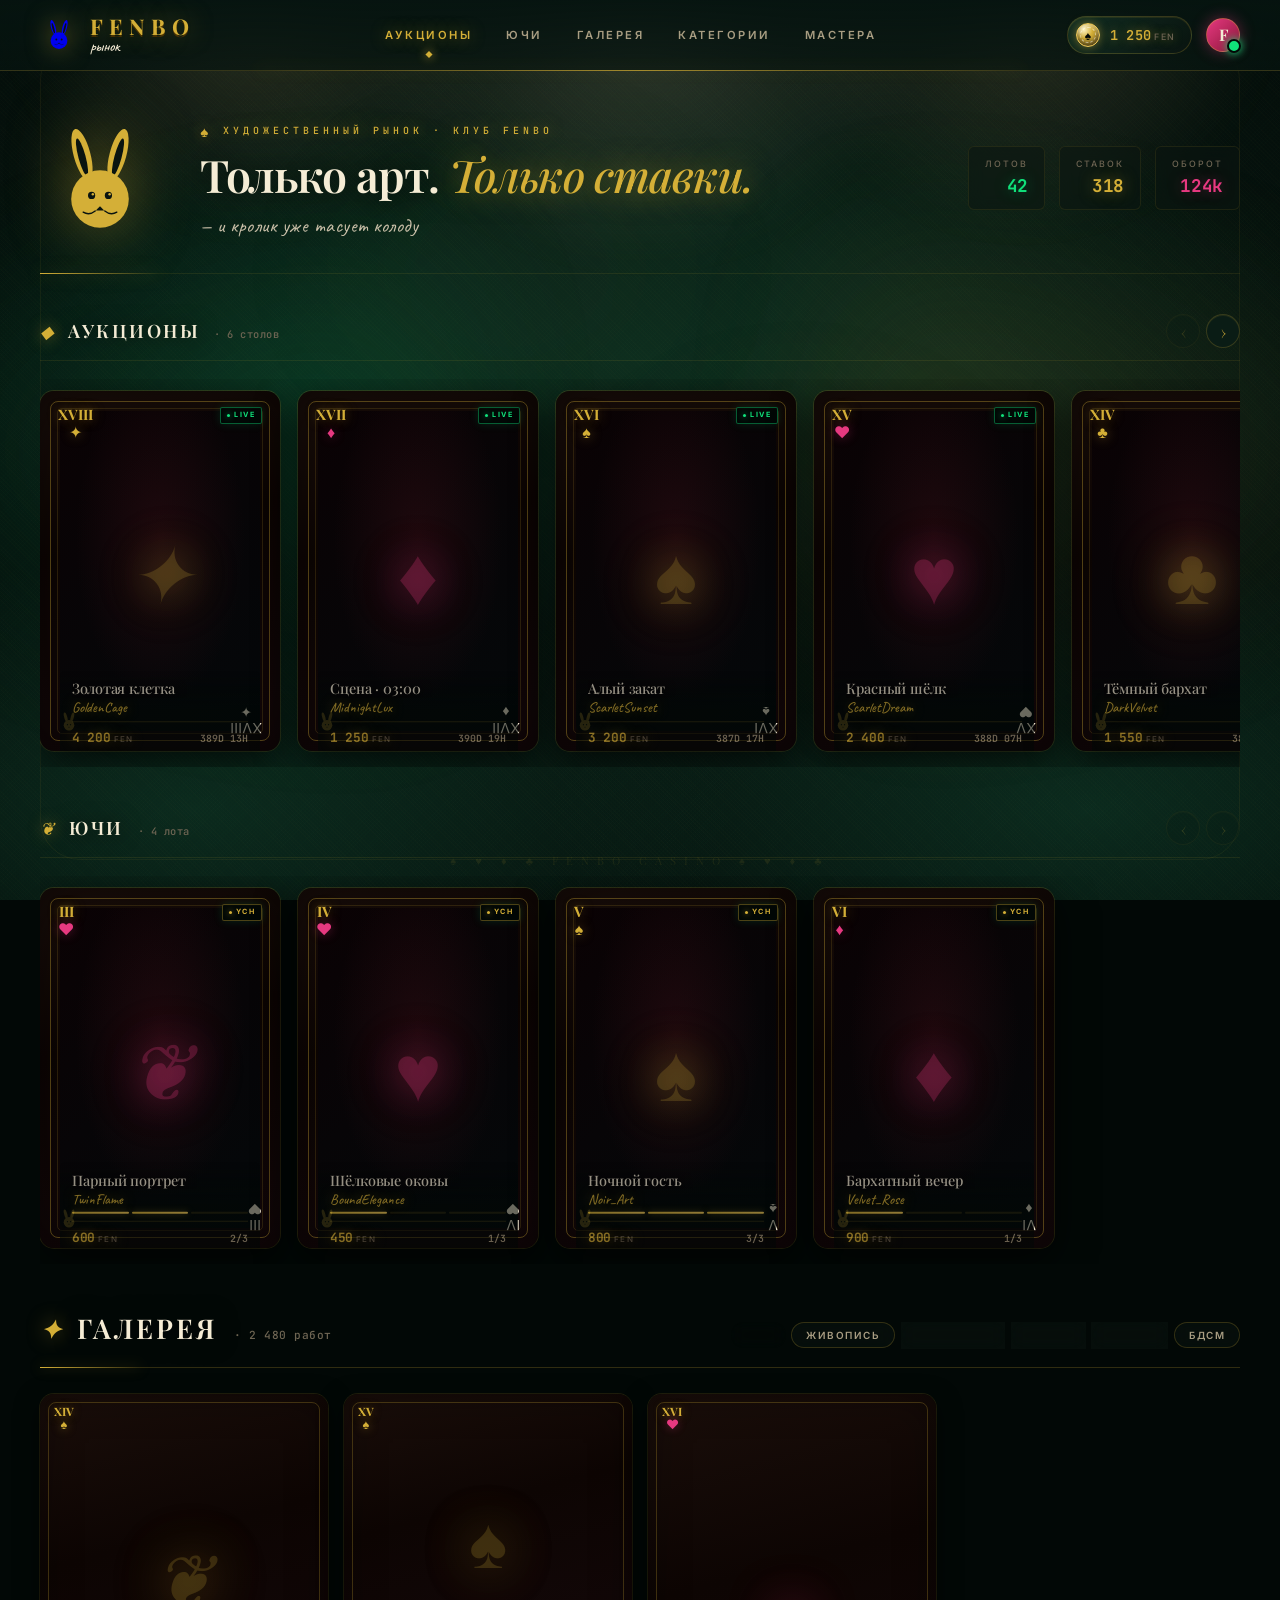
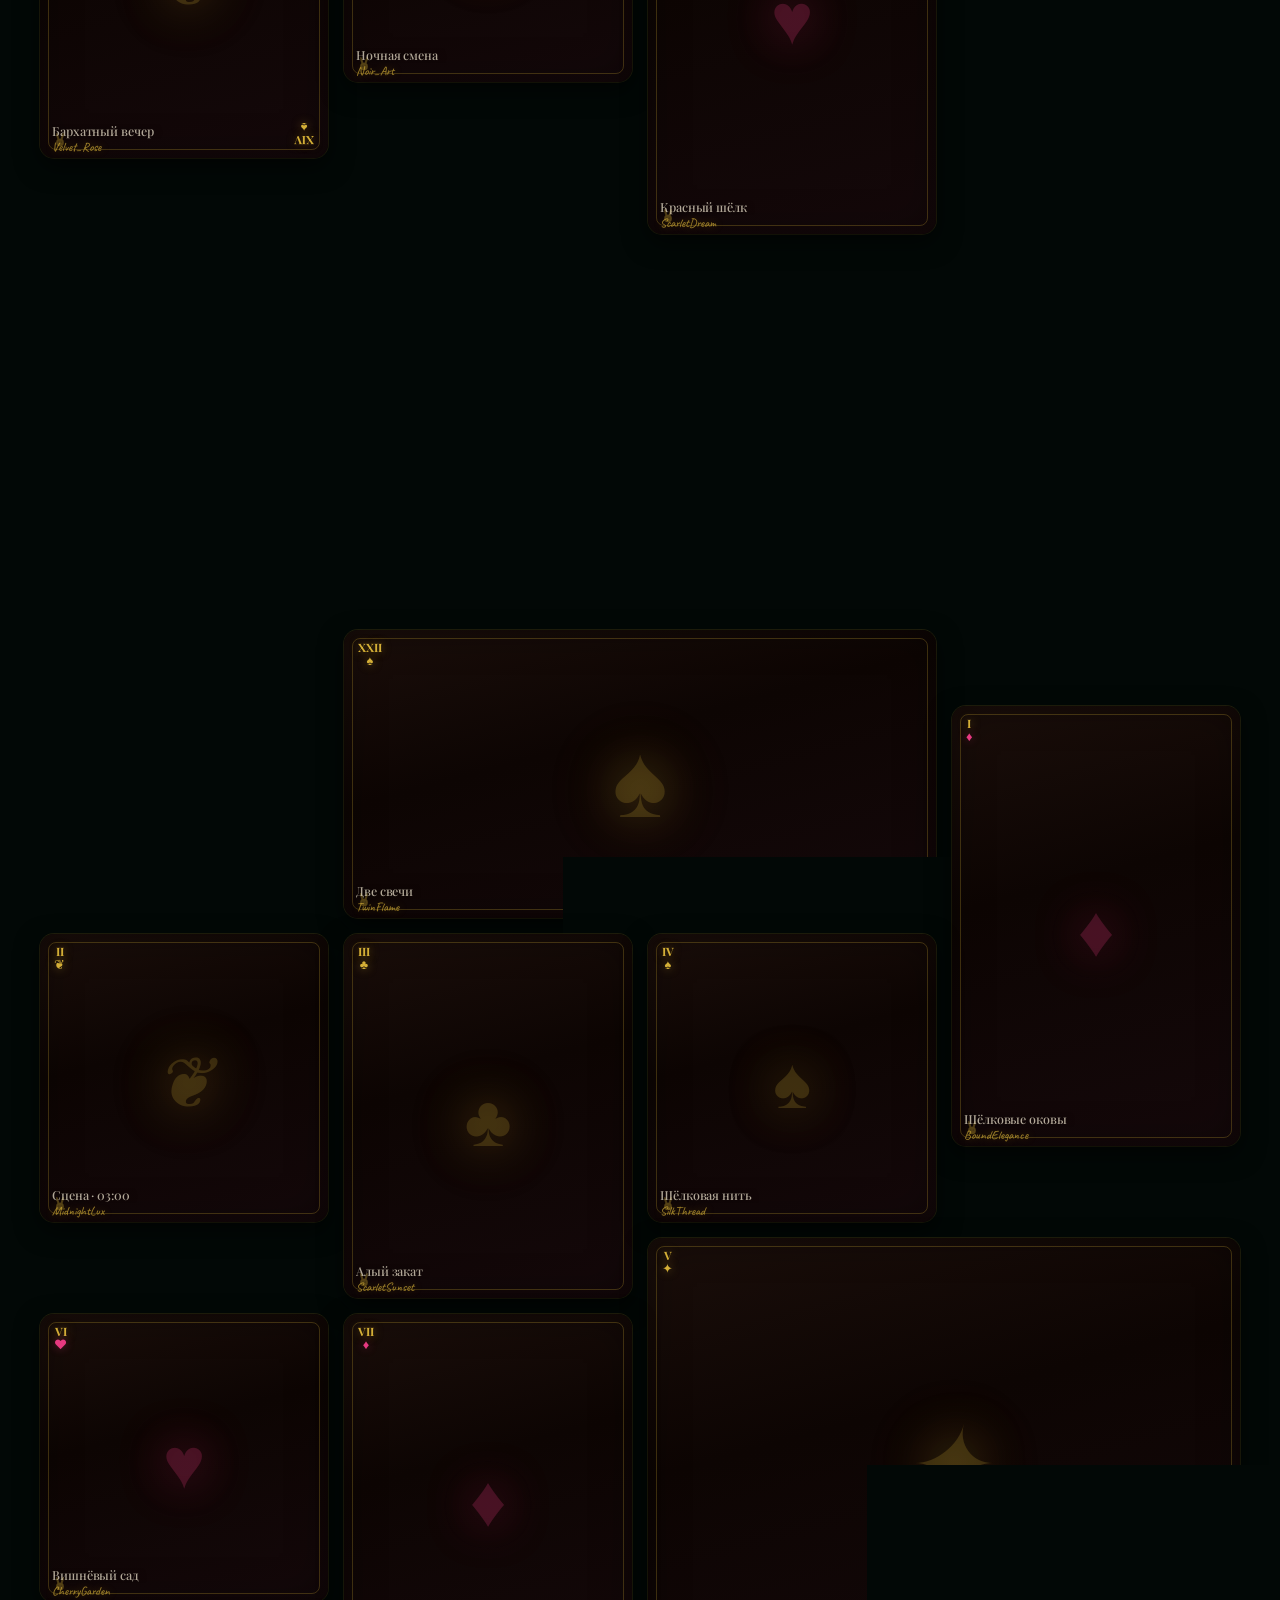
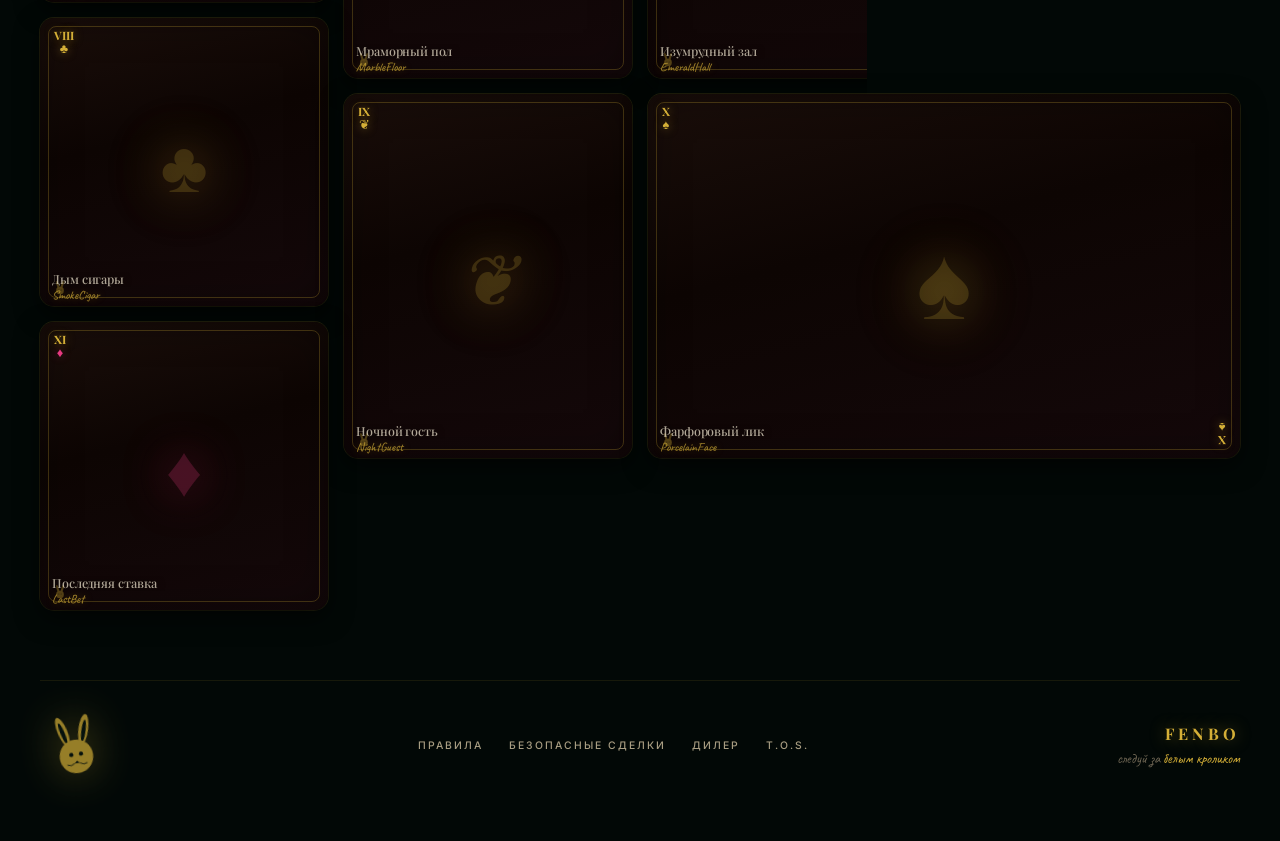
==== commit 18a01204: "Update index.html" ====
--- a/index.html
+++ b/index.html
@@ -12,7 +12,7 @@
 
     <style>
         /* ============================================
-           CASINO FLOOR — МАКСИМАЛЬНАЯ АТМОСФЕРА
+           FENBO — CARD TABLE (карты + кролик)
            ============================================ */
         :root {
             --bg: #061410;
@@ -23,6 +23,7 @@
 
             --felt: #0d3323;
             --felt-hi: #124530;
+            --felt-deep: #072015;
 
             --gold: #d4af37;
             --gold-hi: #f0c957;
@@ -52,7 +53,7 @@
             --line-hi: rgba(212, 175, 55, 0.4);
 
             --r: 4px;
-            --r-lg: 10px;
+            --r-card: 14px;
         }
 
         * { margin: 0; padding: 0; box-sizing: border-box; -webkit-tap-highlight-color: transparent; -webkit-touch-callout: none; }
@@ -71,10 +72,10 @@
         }
 
         /* ============================================
-           ФОН — ИГРОВОЙ СТОЛ (многослойный)
+           ФОН — КАРТОЧНЫЙ СТОЛ
            ============================================ */
 
-        /* Слой 1: сукно с текстурой */
+        /* Слой 1: сукно */
         body::before {
             content: '';
             position: fixed;
@@ -83,20 +84,15 @@
             z-index: 0;
             background-color: #081812;
             background-image:
-                /* Тонкая текстура сукна */
                 repeating-linear-gradient(45deg, transparent, transparent 2px, rgba(212, 175, 55, 0.012) 2px, rgba(212, 175, 55, 0.012) 3px),
                 repeating-linear-gradient(-45deg, transparent, transparent 2px, rgba(16, 224, 122, 0.008) 2px, rgba(16, 224, 122, 0.008) 3px),
-                /* Пятна сукна */
                 radial-gradient(ellipse 80% 50% at 50% 40%, rgba(16, 60, 40, 0.6) 0%, transparent 70%),
                 radial-gradient(ellipse 60% 40% at 15% 90%, rgba(20, 80, 55, 0.4) 0%, transparent 70%),
                 radial-gradient(ellipse 60% 40% at 85% 90%, rgba(20, 80, 55, 0.4) 0%, transparent 70%),
-                /* Общее затемнение к краям */
-                radial-gradient(ellipse 90% 80% at 50% 50%, transparent 30%, rgba(2, 8, 6, 0.9) 100%),
-                /* Свет софитов сверху */
-                linear-gradient(180deg, rgba(212, 175, 55, 0.06) 0%, transparent 30%);
-        }
-
-        /* Слой 2: свет от ламп над столом (3 пятна) */
+                radial-gradient(ellipse 90% 80% at 50% 50%, transparent 30%, rgba(2, 8, 6, 0.9) 100%);
+        }
+
+        /* Слой 2: свет ламп */
         body::after {
             content: '';
             position: fixed;
@@ -120,13 +116,40 @@
             89% { opacity: 1; }
         }
 
-        /* Слой 3: неоновые отблески по краям */
+        /* Разметка стола — как на покерном столе */
+        .table-markings {
+            position: fixed;
+            inset: 0;
+            pointer-events: none;
+            z-index: 1;
+            opacity: 0.4;
+        }
+        .table-markings::before {
+            content: '';
+            position: absolute;
+            inset: 40px;
+            border: 1px solid rgba(212, 175, 55, 0.18);
+            border-radius: 40px;
+        }
+        .table-markings::after {
+            content: '♠ ♥ ♦ ♣  FENBO CASINO  ♠ ♥ ♦ ♣';
+            position: absolute;
+            bottom: 30px; left: 50%;
+            transform: translateX(-50%);
+            font-family: 'Playfair Display', serif;
+            font-size: 0.7rem;
+            letter-spacing: 8px;
+            color: rgba(212, 175, 55, 0.25);
+            white-space: nowrap;
+        }
+
+        /* Неоновые отблески */
         .neon-left, .neon-right {
             position: fixed;
             pointer-events: none;
             z-index: 1;
             filter: blur(80px);
-            opacity: 0.6;
+            opacity: 0.5;
         }
         .neon-left {
             top: 20%; left: -15%;
@@ -141,15 +164,15 @@
             animation: neonPulseR 9s ease-in-out infinite;
         }
         @keyframes neonPulseL {
-            0%, 100% { opacity: 0.4; }
-            50% { opacity: 0.8; }
+            0%, 100% { opacity: 0.3; }
+            50% { opacity: 0.7; }
         }
         @keyframes neonPulseR {
-            0%, 100% { opacity: 0.8; }
-            50% { opacity: 0.4; }
-        }
-
-        /* Слой 4: дым сигары / пар */
+            0%, 100% { opacity: 0.7; }
+            50% { opacity: 0.3; }
+        }
+
+        /* Дым */
         .smoke-1, .smoke-2 {
             position: fixed;
             pointer-events: none;
@@ -179,7 +202,7 @@
             to { transform: translate(-30px, 20px) scale(1); }
         }
 
-        /* Слой 5: золотая пыль — плавающие частицы */
+        /* Золотая пыль */
         .dust-layer {
             position: fixed;
             inset: 0;
@@ -191,64 +214,24 @@
             position: absolute;
             border-radius: 50%;
             background: radial-gradient(circle, rgba(255, 230, 150, 1) 0%, rgba(212, 175, 55, 0.7) 40%, transparent 100%);
-            box-shadow:
-                0 0 6px rgba(212, 175, 55, 0.9),
-                0 0 12px rgba(212, 175, 55, 0.4);
+            box-shadow: 0 0 6px rgba(212, 175, 55, 0.9), 0 0 12px rgba(212, 175, 55, 0.4);
             opacity: 0;
             animation: dustFloat linear infinite;
         }
         @keyframes dustFloat {
-            0% {
-                opacity: 0;
-                transform: translate3d(0, 0, 0) scale(0.5);
-            }
+            0% { opacity: 0; transform: translate3d(0, 0, 0) scale(0.5); }
             15% { opacity: 1; }
-            50% {
-                opacity: 0.7;
-                transform: translate3d(var(--dx, 20px), var(--dy, -50vh), 0) scale(1);
-            }
+            50% { opacity: 0.7; transform: translate3d(var(--dx, 20px), var(--dy, -50vh), 0) scale(1); }
             85% { opacity: 0.5; }
-            100% {
-                opacity: 0;
-                transform: translate3d(var(--dx2, -10px), var(--dy2, -110vh), 0) scale(0.4);
-            }
-        }
-
-        /* Слой 6: разметка стола — тонкие золотые линии по краям */
-        .table-markings {
-            position: fixed;
-            inset: 0;
-            pointer-events: none;
-            z-index: 1;
-            opacity: 0.35;
-        }
-        .table-markings::before {
-            content: '';
-            position: absolute;
-            inset: 60px;
-            border: 1px solid rgba(212, 175, 55, 0.15);
-            border-radius: 20px;
-        }
-        .table-markings::after {
-            content: '';
-            position: absolute;
-            inset: 80px;
-            border: 1px dashed rgba(212, 175, 55, 0.1);
-            border-radius: 15px;
+            100% { opacity: 0; transform: translate3d(var(--dx2, -10px), var(--dy2, -110vh), 0) scale(0.4); }
         }
 
         /* ============================================
-           ОСНОВНАЯ ОБЁРТКА
+           ОБЁРТКА
            ============================================ */
-        .app {
-            position: relative;
-            z-index: 10;
-            min-height: 100vh;
-        }
-
-        /* ============================================
-           ШАПКА
-           ============================================ */
+        .app { position: relative; z-index: 10; min-height: 100vh; }
+
+        /* ШАПКА */
         .header {
             position: sticky;
             top: 0;
@@ -278,28 +261,37 @@
             margin: 0 auto;
         }
         .logo {
+            display: flex;
+            align-items: center;
+            gap: 12px;
+            text-decoration: none;
+        }
+        .logo-rabbit {
+            width: 38px; height: 38px;
+            flex-shrink: 0;
+            filter: drop-shadow(0 0 12px var(--gold-glow));
+        }
+        .logo-text {
+            display: flex;
+            flex-direction: column;
+            line-height: 1;
+            gap: 3px;
+        }
+        .logo-name {
             font-family: 'Playfair Display', serif;
-            font-size: 1.45rem;
+            font-size: 1.35rem;
             font-weight: 700;
             color: var(--gold);
-            text-decoration: none;
             letter-spacing: 6px;
-            display: flex;
-            align-items: baseline;
-            gap: 8px;
-            text-shadow:
-                0 0 25px var(--gold-glow),
-                0 0 50px rgba(212, 175, 55, 0.3),
-                0 2px 0 rgba(80, 50, 0, 0.8);
-        }
-        .logo .sub {
+            text-shadow: 0 0 25px var(--gold-glow), 0 2px 0 rgba(80, 50, 0, 0.8);
+        }
+        .logo-sub {
             font-family: 'Caveat', cursive;
-            font-size: 1.1rem;
+            font-size: 0.95rem;
             color: var(--ivory);
             letter-spacing: 0;
-            margin-left: 4px;
             font-weight: 500;
-            text-shadow: 0 0 15px rgba(0, 0, 0, 0.8);
+            margin-top: -2px;
         }
 
         .nav {
@@ -319,8 +311,7 @@
             position: relative;
             transition: color 0.25s, text-shadow 0.25s;
         }
-        .nav a:hover,
-        .nav a.active {
+        .nav a:hover, .nav a.active {
             color: var(--gold);
             text-shadow: 0 0 15px var(--gold-glow);
         }
@@ -331,7 +322,7 @@
             transform: translateX(-50%) rotate(45deg);
             width: 5px; height: 5px;
             background: var(--gold);
-            box-shadow: 0 0 10px var(--gold), 0 0 20px var(--gold-glow);
+            box-shadow: 0 0 10px var(--gold);
         }
 
         .user { display: flex; align-items: center; gap: 14px; }
@@ -345,7 +336,6 @@
             border-radius: 30px;
             cursor: pointer;
             transition: all 0.25s;
-            position: relative;
             box-shadow: inset 0 1px 0 rgba(212, 175, 55, 0.1);
         }
         .balance:hover {
@@ -355,17 +345,13 @@
         .balance-chip {
             width: 24px; height: 24px;
             border-radius: 50%;
-            background:
-                radial-gradient(circle at 30% 25%, #fff6c8 0%, var(--gold) 40%, var(--gold-deep) 100%);
+            background: radial-gradient(circle at 30% 25%, #fff6c8 0%, var(--gold) 40%, var(--gold-deep) 100%);
             border: 1.5px solid var(--gold-hi);
             display: flex;
             align-items: center;
             justify-content: center;
             flex-shrink: 0;
-            box-shadow:
-                inset 0 -3px 5px rgba(0, 0, 0, 0.5),
-                inset 0 2px 3px rgba(255, 255, 255, 0.4),
-                0 0 10px var(--gold-glow);
+            box-shadow: inset 0 -3px 5px rgba(0, 0, 0, 0.5), inset 0 2px 3px rgba(255, 255, 255, 0.4), 0 0 10px var(--gold-glow);
             position: relative;
         }
         .balance-chip::before {
@@ -424,26 +410,25 @@
             box-shadow: 0 0 8px var(--neon-emerald);
         }
 
-        /* ============================================
-           ОСНОВНОЙ КОНТЕНТ
-           ============================================ */
+        /* ОСНОВНОЙ КОНТЕНТ */
         .wrap {
             max-width: 1760px;
             margin: 0 auto;
             padding: 50px 40px 60px;
         }
 
-        /* HERO — компактный */
+        /* ============================================
+           HERO С КРОЛИКОМ-ДИЛЕРОМ
+           ============================================ */
         .hero {
-            display: flex;
-            align-items: flex-end;
-            justify-content: space-between;
+            display: grid;
+            grid-template-columns: auto 1fr auto;
+            align-items: center;
             gap: 40px;
-            padding-bottom: 28px;
+            padding-bottom: 32px;
             margin-bottom: 40px;
             border-bottom: 1px solid var(--line);
             position: relative;
-            flex-wrap: wrap;
         }
         .hero::after {
             content: '';
@@ -453,11 +438,16 @@
             background: linear-gradient(90deg, var(--gold), transparent);
             box-shadow: 0 0 15px var(--gold-glow);
         }
-        .hero-left {
-            display: flex;
-            flex-direction: column;
-            gap: 10px;
-        }
+        .hero-rabbit {
+            width: 120px; height: 120px;
+            filter: drop-shadow(0 0 30px var(--gold-glow));
+            animation: rabbitFloat 5s ease-in-out infinite;
+        }
+        @keyframes rabbitFloat {
+            0%, 100% { transform: translateY(0) rotate(-3deg); }
+            50% { transform: translateY(-8px) rotate(3deg); }
+        }
+        .hero-content { display: flex; flex-direction: column; gap: 10px; }
         .hero-eyebrow {
             font-family: 'JetBrains Mono', monospace;
             font-size: 0.62rem;
@@ -473,12 +463,6 @@
         .hero-eyebrow::before {
             content: '♠';
             font-size: 0.9rem;
-        }
-        .hero-eyebrow::after {
-            content: '♥ ♦ ♣';
-            font-size: 0.9rem;
-            letter-spacing: 4px;
-            color: var(--gold);
         }
         .hero-title {
             font-family: 'Playfair Display', serif;
@@ -495,9 +479,16 @@
             font-weight: 500;
             text-shadow: 0 0 30px var(--gold-glow);
         }
+        .hero-sub {
+            font-family: 'Caveat', cursive;
+            font-size: 1.25rem;
+            color: var(--ivory-soft);
+            letter-spacing: 0.5px;
+            margin-top: 4px;
+        }
         .hero-board {
             display: flex;
-            gap: 26px;
+            gap: 14px;
             padding-bottom: 6px;
         }
         .board-item {
@@ -526,25 +517,12 @@
             color: var(--ivory);
             letter-spacing: -0.3px;
         }
-        .board-value.gold {
-            color: var(--gold);
-            text-shadow: 0 0 15px var(--gold-glow);
-        }
-        .board-value.emerald {
-            color: var(--neon-emerald);
-            text-shadow: 0 0 15px var(--neon-emerald-soft);
-        }
-        .board-value.wine {
-            color: var(--neon-wine);
-            text-shadow: 0 0 15px var(--neon-wine-soft);
-        }
-
-        /* ============================================
-           КАРУСЕЛИ
-           ============================================ */
-        .carousel-section {
-            margin-bottom: 44px;
-        }
+        .board-value.gold { color: var(--gold); text-shadow: 0 0 15px var(--gold-glow); }
+        .board-value.emerald { color: var(--neon-emerald); text-shadow: 0 0 15px var(--neon-emerald-soft); }
+        .board-value.wine { color: var(--neon-wine); text-shadow: 0 0 15px var(--neon-wine-soft); }
+
+        /* КАРУСЕЛИ */
+        .carousel-section { margin-bottom: 44px; }
         .carousel-head {
             display: flex;
             align-items: baseline;
@@ -554,11 +532,7 @@
             padding-bottom: 12px;
             border-bottom: 1px solid var(--line);
         }
-        .carousel-title {
-            display: flex;
-            align-items: baseline;
-            gap: 14px;
-        }
+        .carousel-title { display: flex; align-items: baseline; gap: 14px; }
         .carousel-icon {
             font-family: 'Playfair Display', serif;
             font-size: 1.1rem;
@@ -602,14 +576,9 @@
             background: var(--gold);
             color: var(--bg);
             border-color: var(--gold);
-            box-shadow:
-                inset 0 1px 0 rgba(255, 255, 255, 0.4),
-                0 0 20px var(--gold-glow);
-        }
-        .carousel-arrow:disabled {
-            opacity: 0.25;
-            cursor: not-allowed;
-        }
+            box-shadow: inset 0 1px 0 rgba(255, 255, 255, 0.4), 0 0 20px var(--gold-glow);
+        }
+        .carousel-arrow:disabled { opacity: 0.25; cursor: not-allowed; }
         .carousel-arrow:disabled:hover {
             background: var(--bg-1);
             color: var(--gold);
@@ -623,242 +592,212 @@
             overflow-x: auto;
             scroll-snap-type: x mandatory;
             scroll-behavior: smooth;
-            padding: 6px 0 14px;
+            padding: 12px 0 16px;
             scrollbar-width: none;
         }
         .carousel-track::-webkit-scrollbar { display: none; }
 
         /* ============================================
-           MINI CARD — с неоновой аурой
+           КАРТОЧКА-КАРТА (игральная карта)
            ============================================ */
-        .mini-card {
-            flex: 0 0 270px;
+        .playing-card {
+            flex: 0 0 240px;
             scroll-snap-align: start;
             position: relative;
-            background: linear-gradient(180deg, var(--felt) 0%, var(--bg-1) 100%);
-            border: 1px solid var(--line-mid);
-            border-radius: var(--r-lg);
+            aspect-ratio: 2 / 3;
+            background: linear-gradient(165deg, #1a0e0a 0%, #0d0503 40%, #14080a 100%);
+            border-radius: var(--r-card);
             overflow: hidden;
             cursor: pointer;
-            display: flex;
-            flex-direction: column;
             opacity: 0;
             transform: translateY(18px);
             filter: blur(3px);
             animation: cardRise 0.8s cubic-bezier(0.22, 1, 0.36, 1) forwards;
-            transition: transform 0.4s cubic-bezier(0.22, 1, 0.36, 1), border-color 0.3s, box-shadow 0.4s;
+            transition: transform 0.4s cubic-bezier(0.22, 1, 0.36, 1), box-shadow 0.4s;
             box-shadow:
-                0 8px 30px rgba(0, 0, 0, 0.5),
-                inset 0 1px 0 rgba(212, 175, 55, 0.08);
-        }
-        .mini-card:nth-child(1) { animation-delay: 0.05s; }
-        .mini-card:nth-child(2) { animation-delay: 0.10s; }
-        .mini-card:nth-child(3) { animation-delay: 0.15s; }
-        .mini-card:nth-child(4) { animation-delay: 0.20s; }
-        .mini-card:nth-child(5) { animation-delay: 0.25s; }
-        .mini-card:nth-child(6) { animation-delay: 0.30s; }
+                0 12px 40px rgba(0, 0, 0, 0.7),
+                0 0 0 1px rgba(212, 175, 55, 0.2),
+                inset 0 0 60px rgba(0, 0, 0, 0.5);
+        }
+        .playing-card:nth-child(1) { animation-delay: 0.05s; }
+        .playing-card:nth-child(2) { animation-delay: 0.10s; }
+        .playing-card:nth-child(3) { animation-delay: 0.15s; }
+        .playing-card:nth-child(4) { animation-delay: 0.20s; }
+        .playing-card:nth-child(5) { animation-delay: 0.25s; }
+        .playing-card:nth-child(6) { animation-delay: 0.30s; }
 
         @keyframes cardRise {
             to { opacity: 1; transform: translateY(0); filter: blur(0); }
         }
 
-        .mini-card:hover {
-            transform: translateY(-6px);
-            border-color: var(--gold-soft);
+        .playing-card:hover {
+            transform: translateY(-8px) rotate(-1deg);
             box-shadow:
-                0 24px 50px rgba(0, 0, 0, 0.6),
+                0 24px 50px rgba(0, 0, 0, 0.8),
+                0 0 0 1px rgba(212, 175, 55, 0.6),
                 0 0 60px var(--gold-aura),
-                0 0 100px rgba(212, 175, 55, 0.1),
-                inset 0 1px 0 rgba(212, 175, 55, 0.2);
-        }
-
-        /* Неоновая аура */
-        .mini-card::before {
+                inset 0 0 60px rgba(0, 0, 0, 0.5);
+        }
+
+        /* Внутренняя декоративная рамка (двойная тонкая) */
+        .playing-card .card-frame {
+            position: absolute;
+            inset: 10px;
+            border: 1px solid rgba(212, 175, 55, 0.35);
+            border-radius: 8px;
+            pointer-events: none;
+            z-index: 3;
+            transition: border-color 0.4s;
+        }
+        .playing-card .card-frame::before {
             content: '';
             position: absolute;
-            inset: -1px;
-            border-radius: var(--r-lg);
-            padding: 1px;
-            background: conic-gradient(
-                from var(--angle, 0deg),
-                transparent 0deg,
-                transparent 340deg,
-                var(--gold-bright) 350deg,
-                var(--gold-hi) 355deg,
-                var(--gold-bright) 360deg
-            );
-            -webkit-mask: linear-gradient(#fff 0 0) content-box, linear-gradient(#fff 0 0);
-            -webkit-mask-composite: xor;
-            mask-composite: exclude;
-            opacity: 0;
-            pointer-events: none;
-            transition: opacity 0.3s;
+            inset: 6px;
+            border: 1px solid rgba(212, 175, 55, 0.15);
+            border-radius: 5px;
+        }
+        .playing-card:hover .card-frame {
+            border-color: var(--gold);
+            box-shadow: 0 0 20px var(--gold-aura);
+        }
+
+        /* Ранг карты — верхний левый угол */
+        .card-rank {
+            position: absolute;
+            top: 16px; left: 18px;
+            display: flex;
+            flex-direction: column;
+            align-items: center;
+            gap: 2px;
             z-index: 5;
-        }
-        .mini-card:hover::before {
-            opacity: 1;
-            animation: beamRotate 3s linear infinite;
-        }
-        @property --angle {
-            syntax: '<angle>';
-            initial-value: 0deg;
-            inherits: false;
-        }
-        @keyframes beamRotate {
-            to { --angle: 360deg; }
-        }
-
-        /* «Рулетка» сверху */
-        .mini-card .roulette {
+            line-height: 1;
+        }
+        .card-rank .rank-num {
+            font-family: 'Playfair Display', serif;
+            font-size: 0.9rem;
+            font-weight: 700;
+            color: var(--gold);
+            text-shadow: 0 0 12px var(--gold-glow);
+        }
+        .card-rank .rank-suit {
+            font-size: 1rem;
+            color: var(--gold);
+            text-shadow: 0 0 12px var(--gold-glow);
+        }
+        .card-rank .rank-suit.red { color: var(--neon-wine); text-shadow: 0 0 12px var(--neon-wine-soft); }
+
+        /* Ранг снизу — перевёрнутый */
+        .card-rank-bottom {
             position: absolute;
-            top: 0; left: 0; right: 0;
-            height: 2px;
-            background: rgba(212, 175, 55, 0.15);
-            z-index: 3;
-            overflow: hidden;
-        }
-        .mini-card .roulette-fill {
-            height: 100%;
-            background: linear-gradient(90deg, var(--gold) 0%, var(--gold-hi) 50%, var(--gold-bright) 100%);
-            box-shadow:
-                0 0 8px var(--gold),
-                0 0 15px var(--gold-glow);
-            transition: width 0.6s ease;
-            position: relative;
-        }
-        .mini-card .roulette-fill::after {
-            content: '';
+            bottom: 16px; right: 18px;
+            display: flex;
+            flex-direction: column;
+            align-items: center;
+            gap: 2px;
+            transform: rotate(180deg);
+            z-index: 5;
+            line-height: 1;
+        }
+
+        /* Превью-зона — сам арт */
+        .card-art {
             position: absolute;
-            top: 0; right: 0;
-            width: 8px; height: 100%;
-            background: white;
-            filter: blur(2px);
-            opacity: 0.7;
-            animation: rouletteShine 2s ease-in-out infinite;
-        }
-        @keyframes rouletteShine {
-            0%, 100% { opacity: 0.3; }
-            50% { opacity: 1; }
-        }
-
-        /* Превью */
-        .mini-thumb {
-            position: relative;
-            aspect-ratio: 5 / 4;
+            inset: 20px;
             display: flex;
             align-items: center;
             justify-content: center;
             overflow: hidden;
+            border-radius: 6px;
             background:
-                radial-gradient(ellipse at 30% 30%, rgba(230, 57, 128, 0.15) 0%, transparent 55%),
-                radial-gradient(ellipse at 75% 80%, rgba(16, 224, 122, 0.1) 0%, transparent 55%),
-                linear-gradient(140deg, #0a2016 0%, #04120b 100%);
-        }
-        .mini-thumb .suit {
+                radial-gradient(ellipse at 50% 40%, rgba(122, 30, 44, 0.2) 0%, transparent 60%),
+                linear-gradient(140deg, #0a0204 0%, #04080a 100%);
+            z-index: 2;
+        }
+        .card-art .suit-big {
             font-family: 'Playfair Display', serif;
-            font-size: 4.5rem;
+            font-size: 5rem;
             font-style: italic;
             font-weight: 500;
             color: rgba(212, 175, 55, 0.2);
-            text-shadow:
-                0 0 40px rgba(212, 175, 55, 0.4),
-                0 0 80px rgba(212, 175, 55, 0.2);
+            text-shadow: 0 0 40px rgba(212, 175, 55, 0.4), 0 0 80px rgba(212, 175, 55, 0.2);
             transition: transform 0.8s cubic-bezier(0.22, 1, 0.36, 1), color 0.5s, text-shadow 0.5s;
-        }
-        .mini-card:hover .mini-thumb .suit {
+            z-index: 2;
+        }
+        .card-art .suit-big.red {
+            color: rgba(230, 57, 128, 0.25);
+            text-shadow: 0 0 40px var(--neon-wine-soft), 0 0 80px rgba(230, 57, 128, 0.15);
+        }
+        .playing-card:hover .suit-big {
             transform: scale(1.1);
             color: rgba(212, 175, 55, 0.4);
-            text-shadow:
-                0 0 60px rgba(212, 175, 55, 0.7),
-                0 0 120px rgba(212, 175, 55, 0.4);
-        }
-
-        /* Блеск при hover */
-        .mini-thumb::before {
-            content: '';
+            text-shadow: 0 0 60px rgba(212, 175, 55, 0.7), 0 0 120px rgba(212, 175, 55, 0.4);
+        }
+        .playing-card:hover .suit-big.red {
+            color: rgba(230, 57, 128, 0.5);
+            text-shadow: 0 0 60px var(--neon-wine-soft), 0 0 120px rgba(230, 57, 128, 0.3);
+        }
+
+        /* Водяной знак */
+        .card-art .wm {
             position: absolute;
-            top: 0; left: -80%;
-            width: 60%; height: 100%;
-            background: linear-gradient(105deg, transparent 0%, rgba(255, 240, 200, 0.15) 50%, transparent 100%);
-            transform: skewX(-20deg);
-            z-index: 4;
+            inset: 0;
+            display: flex;
+            align-items: center;
+            justify-content: center;
+            opacity: 0;
+            transition: opacity 0.4s;
             pointer-events: none;
-            transition: left 0.9s cubic-bezier(0.22, 1, 0.36, 1);
-        }
-        .mini-card:hover .mini-thumb::before { left: 130%; }
-
-        /* Номер */
-        .mini-number {
-            position: absolute;
-            top: 12px; left: 12px;
+            z-index: 3;
+            background-image: repeating-linear-gradient(45deg, transparent, transparent 14px, rgba(212, 175, 55, 0.06) 14px, rgba(212, 175, 55, 0.06) 15px);
+        }
+        .card-art .wm::after {
+            content: 'FENBO';
             font-family: 'Playfair Display', serif;
             font-size: 0.7rem;
             font-weight: 700;
-            color: var(--gold);
-            background: rgba(2, 8, 6, 0.9);
-            border: 1px solid var(--gold-soft);
-            padding: 3px 8px;
-            border-radius: 20px;
-            letter-spacing: 1px;
-            z-index: 3;
-            backdrop-filter: blur(6px);
-            box-shadow: 0 0 10px var(--gold-aura);
-        }
-
-        /* Статус */
-        .mini-status {
+            font-style: italic;
+            letter-spacing: 4px;
+            color: rgba(212, 175, 55, 0.3);
+            transform: rotate(-22deg);
+        }
+        .playing-card:hover .wm { opacity: 1; }
+
+        /* Кролик-миниатюра в углу карты */
+        .card-rabbit {
             position: absolute;
-            top: 12px; right: 12px;
-            display: inline-flex;
-            align-items: center;
-            gap: 5px;
-            font-family: 'Inter', sans-serif;
-            font-size: 0.5rem;
-            font-weight: 700;
-            letter-spacing: 1.8px;
-            text-transform: uppercase;
-            padding: 3px 8px;
-            border-radius: 3px;
-            z-index: 3;
-            backdrop-filter: blur(6px);
-            color: var(--neon-emerald);
-            background: rgba(2, 8, 6, 0.9);
-            border: 1px solid rgba(16, 224, 122, 0.4);
-            box-shadow: 0 0 12px var(--neon-emerald-aura);
-        }
-        .mini-status::before {
-            content: '';
-            width: 4px; height: 4px;
-            border-radius: 50%;
-            background: var(--neon-emerald);
-            box-shadow: 0 0 8px var(--neon-emerald);
-            animation: pulse 1.5s infinite;
-        }
-        @keyframes pulse {
-            0%, 100% { opacity: 0.5; transform: scale(1); }
-            50% { opacity: 1; transform: scale(1.3); }
-        }
-        .mini-status.ych {
-            color: var(--gold);
-            border-color: var(--gold-soft);
-            box-shadow: 0 0 12px var(--gold-aura);
-        }
-        .mini-status.ych::before {
-            background: var(--gold);
-            box-shadow: 0 0 8px var(--gold);
-            animation: none;
-        }
-
-        /* Инфо */
-        .mini-info {
-            padding: 14px 16px 16px;
+            bottom: 18px; left: 18px;
+            width: 22px; height: 22px;
+            opacity: 0.4;
+            z-index: 5;
+            transition: opacity 0.4s, transform 0.5s cubic-bezier(0.22, 1, 0.36, 1);
+        }
+        .playing-card:hover .card-rabbit {
+            opacity: 0.8;
+            transform: scale(1.15);
+        }
+
+        /* Инфо-оверлей снизу — выезжает при hover */
+        .card-info {
+            position: absolute;
+            left: 20px; right: 20px; bottom: 20px;
+            padding: 10px 12px;
+            background: linear-gradient(180deg, transparent 0%, rgba(2, 8, 6, 0.95) 45%);
+            border-radius: 6px;
             display: flex;
             flex-direction: column;
-            gap: 4px;
-        }
-        .mini-title {
+            gap: 3px;
+            z-index: 6;
+            transform: translateY(30%);
+            opacity: 0.6;
+            transition: transform 0.4s cubic-bezier(0.22, 1, 0.36, 1), opacity 0.4s;
+        }
+        .playing-card:hover .card-info {
+            transform: translateY(0);
+            opacity: 1;
+        }
+        .card-title {
             font-family: 'Playfair Display', serif;
-            font-size: 0.95rem;
+            font-size: 0.9rem;
             font-weight: 500;
             color: var(--ivory);
             letter-spacing: -0.1px;
@@ -866,36 +805,35 @@
             white-space: nowrap;
             overflow: hidden;
             text-overflow: ellipsis;
-            text-shadow: 0 0 15px rgba(0, 0, 0, 0.8);
-        }
-        .mini-author {
+            text-shadow: 0 0 12px rgba(0, 0, 0, 0.9);
+        }
+        .card-author {
             font-family: 'Caveat', cursive;
-            font-size: 1rem;
+            font-size: 0.9rem;
             color: var(--gold);
             font-weight: 500;
             line-height: 1;
-            margin-top: -2px;
-            text-shadow: 0 0 15px var(--gold-glow);
-        }
-        .mini-bottom {
+            text-shadow: 0 0 12px var(--gold-glow);
+        }
+        .card-bottom {
             display: flex;
             align-items: baseline;
             justify-content: space-between;
             gap: 8px;
-            padding-top: 12px;
-            margin-top: 8px;
-            border-top: 1px solid var(--line);
-        }
-        .mini-price {
+            padding-top: 6px;
+            margin-top: 4px;
+            border-top: 1px solid rgba(212, 175, 55, 0.2);
+        }
+        .card-price {
             font-family: 'JetBrains Mono', monospace;
-            font-size: 0.95rem;
+            font-size: 0.8rem;
             font-weight: 700;
             color: var(--gold);
             letter-spacing: -0.3px;
             white-space: nowrap;
-            text-shadow: 0 0 15px var(--gold-glow);
-        }
-        .mini-price .unit {
+            text-shadow: 0 0 12px var(--gold-glow);
+        }
+        .card-price .unit {
             font-family: 'Inter', sans-serif;
             font-size: 0.5rem;
             color: var(--text-2);
@@ -903,22 +841,22 @@
             margin-left: 3px;
             font-weight: 500;
         }
-        .mini-price.bump {
+        .card-price.bump {
             animation: priceBump 1s cubic-bezier(0.22, 1, 0.36, 1);
         }
         @keyframes priceBump {
             0% { color: var(--gold); }
             30% { color: var(--gold-bright); text-shadow: 0 0 25px var(--gold); transform: scale(1.05); }
-            100% { color: var(--gold); text-shadow: 0 0 15px var(--gold-glow); transform: scale(1); }
-        }
-        .mini-timer {
+            100% { color: var(--gold); text-shadow: 0 0 12px var(--gold-glow); transform: scale(1); }
+        }
+        .card-timer {
             font-family: 'JetBrains Mono', monospace;
-            font-size: 0.68rem;
+            font-size: 0.62rem;
             font-weight: 600;
             color: var(--text-1);
             letter-spacing: 0;
         }
-        .mini-card.ending .mini-timer {
+        .playing-card.ending .card-timer {
             color: var(--neon-wine);
             animation: timerBlink 1.4s infinite;
             text-shadow: 0 0 12px var(--neon-wine-soft);
@@ -928,29 +866,69 @@
             50% { opacity: 0.4; }
         }
 
+        /* Статус LIVE в верхней части карты */
+        .card-live {
+            position: absolute;
+            top: 16px; right: 18px;
+            display: inline-flex;
+            align-items: center;
+            gap: 4px;
+            font-family: 'Inter', sans-serif;
+            font-size: 0.45rem;
+            font-weight: 700;
+            letter-spacing: 1.5px;
+            text-transform: uppercase;
+            padding: 2px 6px;
+            border-radius: 2px;
+            z-index: 6;
+            color: var(--neon-emerald);
+            background: rgba(2, 8, 6, 0.9);
+            border: 1px solid rgba(16, 224, 122, 0.4);
+            box-shadow: 0 0 10px var(--neon-emerald-aura);
+        }
+        .card-live::before {
+            content: '';
+            width: 3px; height: 3px;
+            border-radius: 50%;
+            background: var(--neon-emerald);
+            box-shadow: 0 0 6px var(--neon-emerald);
+            animation: pulse 1.5s infinite;
+        }
+        @keyframes pulse {
+            0%, 100% { opacity: 0.5; transform: scale(1); }
+            50% { opacity: 1; transform: scale(1.3); }
+        }
+        .card-live.ych {
+            color: var(--gold);
+            border-color: var(--gold-soft);
+        }
+        .card-live.ych::before {
+            background: var(--gold);
+            box-shadow: 0 0 6px var(--gold);
+            animation: none;
+        }
+
         /* Слоты YCH */
-        .mini-slots {
-            display: flex;
-            gap: 4px;
-            padding-top: 4px;
-        }
-        .mini-slot {
+        .card-slots {
+            display: flex;
+            gap: 3px;
+            padding-top: 3px;
+        }
+        .card-slot {
             flex: 1;
-            height: 3px;
+            height: 2px;
             background: rgba(212, 175, 55, 0.15);
-            border-radius: 2px;
-        }
-        .mini-slot.free {
+            border-radius: 1px;
+        }
+        .card-slot.free {
             background: linear-gradient(90deg, var(--gold) 0%, var(--gold-hi) 100%);
-            box-shadow: 0 0 8px var(--gold-glow);
+            box-shadow: 0 0 6px var(--gold-glow);
         }
 
         /* ============================================
-           ГЛАВНАЯ ГАЛЕРЕЯ
+           ГАЛЕРЕЯ — ТОЖЕ КАРТЫ
            ============================================ */
-        .gallery-section {
-            position: relative;
-        }
+        .gallery-section { position: relative; }
         .gallery-head {
             display: flex;
             align-items: baseline;
@@ -969,11 +947,7 @@
             background: linear-gradient(90deg, var(--gold), transparent);
             box-shadow: 0 0 12px var(--gold-glow);
         }
-        .gallery-title {
-            display: flex;
-            align-items: baseline;
-            gap: 16px;
-        }
+        .gallery-title { display: flex; align-items: baseline; gap: 16px; }
         .gallery-mark {
             font-family: 'Playfair Display', serif;
             font-size: 1.6rem;
@@ -998,11 +972,7 @@
             color: var(--text-2);
             letter-spacing: 0.5px;
         }
-        .gallery-filters {
-            display: flex;
-            gap: 6px;
-            flex-wrap: wrap;
-        }
+        .gallery-filters { display: flex; gap: 6px; flex-wrap: wrap; }
         .g-chip {
             font-family: 'Inter', sans-serif;
             font-size: 0.62rem;
@@ -1041,12 +1011,12 @@
         @media (max-width: 1000px) { .gallery { grid-template-columns: repeat(3, 1fr); grid-auto-rows: 50px; gap: 12px; } }
         @media (max-width: 600px) { .gallery { grid-template-columns: repeat(2, 1fr); grid-auto-rows: 40px; gap: 8px; } }
 
-        .art {
+        /* Карта в галерее — упрощённая */
+        .art-card {
             position: relative;
             overflow: hidden;
-            border-radius: var(--r);
-            background: linear-gradient(140deg, var(--felt) 0%, var(--bg-1) 100%);
-            border: 1px solid var(--line);
+            border-radius: var(--r-card);
+            background: linear-gradient(165deg, #1a0e0a 0%, #0d0503 40%, #14080a 100%);
             cursor: pointer;
             display: flex;
             align-items: center;
@@ -1054,67 +1024,100 @@
             opacity: 0;
             transform: translateY(16px);
             animation: cardRise 0.7s cubic-bezier(0.22, 1, 0.36, 1) forwards;
-            transition: transform 0.4s cubic-bezier(0.22, 1, 0.36, 1), border-color 0.3s, box-shadow 0.4s;
-            box-shadow: inset 0 1px 0 rgba(212, 175, 55, 0.05);
-        }
-        .art:hover {
+            transition: transform 0.4s cubic-bezier(0.22, 1, 0.36, 1), box-shadow 0.4s;
+            box-shadow:
+                0 8px 24px rgba(0, 0, 0, 0.6),
+                0 0 0 1px rgba(212, 175, 55, 0.15),
+                inset 0 0 40px rgba(0, 0, 0, 0.4);
+        }
+        .art-card:hover {
             transform: translateY(-5px);
-            border-color: var(--gold-soft);
             box-shadow:
-                0 24px 50px rgba(0, 0, 0, 0.6),
-                0 0 60px var(--gold-aura),
-                inset 0 1px 0 rgba(212, 175, 55, 0.2);
+                0 20px 45px rgba(0, 0, 0, 0.8),
+                0 0 0 1px rgba(212, 175, 55, 0.6),
+                0 0 50px var(--gold-aura),
+                inset 0 0 40px rgba(0, 0, 0, 0.4);
             z-index: 5;
         }
 
-        /* Золотая полоска при hover */
-        .art::before {
-            content: '';
+        /* Внутренняя рамка */
+        .art-card .card-frame {
             position: absolute;
-            bottom: 0; left: 50%;
-            transform: translateX(-50%) scaleX(0);
-            width: 60%; height: 1px;
-            background: linear-gradient(90deg, transparent, var(--gold), transparent);
-            box-shadow: 0 0 12px var(--gold);
-            transition: transform 0.6s cubic-bezier(0.22, 1, 0.36, 1);
-            z-index: 5;
-        }
-        .art:hover::before { transform: translateX(-50%) scaleX(1); }
-
-        .art .suit {
+            inset: 8px;
+            border: 1px solid rgba(212, 175, 55, 0.25);
+            border-radius: 8px;
+            pointer-events: none;
+            z-index: 3;
+            transition: border-color 0.4s;
+        }
+        .art-card:hover .card-frame { border-color: var(--gold); }
+
+        .art-card .suit-big {
             font-family: 'Playfair Display', serif;
             font-style: italic;
             font-weight: 500;
             font-size: 4.5rem;
-            color: rgba(212, 175, 55, 0.18);
-            text-shadow:
-                0 0 50px rgba(212, 175, 55, 0.3),
-                0 0 100px rgba(212, 175, 55, 0.1);
+            color: rgba(212, 175, 55, 0.2);
+            text-shadow: 0 0 50px rgba(212, 175, 55, 0.35), 0 0 100px rgba(212, 175, 55, 0.15);
             transition: color 0.4s, transform 0.8s cubic-bezier(0.22, 1, 0.36, 1), text-shadow 0.5s;
-        }
-        .art:hover .suit {
+            z-index: 2;
+        }
+        .art-card .suit-big.red {
+            color: rgba(230, 57, 128, 0.22);
+            text-shadow: 0 0 50px var(--neon-wine-soft), 0 0 100px rgba(230, 57, 128, 0.12);
+        }
+        .art-card:hover .suit-big {
             color: rgba(212, 175, 55, 0.4);
             transform: scale(1.1);
-            text-shadow:
-                0 0 70px rgba(212, 175, 55, 0.6),
-                0 0 140px rgba(212, 175, 55, 0.3);
-        }
-
-        /* Блеск при hover */
-        .art::after {
-            content: '';
+            text-shadow: 0 0 70px rgba(212, 175, 55, 0.6), 0 0 140px rgba(212, 175, 55, 0.3);
+        }
+
+        /* Ранг в углах галереи */
+        .art-card .rank-tl,
+        .art-card .rank-br {
             position: absolute;
-            top: 0; left: -80%;
-            width: 60%; height: 100%;
-            background: linear-gradient(105deg, transparent 0%, rgba(255, 240, 200, 0.12) 50%, transparent 100%);
-            transform: skewX(-20deg);
-            z-index: 4;
-            pointer-events: none;
-            transition: left 0.9s cubic-bezier(0.22, 1, 0.36, 1);
-        }
-        .art:hover::after { left: 130%; }
-
-        .art .wm {
+            display: flex;
+            flex-direction: column;
+            align-items: center;
+            gap: 1px;
+            z-index: 5;
+            line-height: 1;
+        }
+        .art-card .rank-tl { top: 12px; left: 14px; }
+        .art-card .rank-br { bottom: 12px; right: 14px; transform: rotate(180deg); }
+        .art-card .rank-num {
+            font-family: 'Playfair Display', serif;
+            font-size: 0.72rem;
+            font-weight: 700;
+            color: var(--gold);
+            text-shadow: 0 0 10px var(--gold-glow);
+        }
+        .art-card .rank-suit {
+            font-size: 0.8rem;
+            color: var(--gold);
+            text-shadow: 0 0 10px var(--gold-glow);
+        }
+        .art-card .rank-suit.red {
+            color: var(--neon-wine);
+            text-shadow: 0 0 10px var(--neon-wine-soft);
+        }
+
+        /* Кролик в углу */
+        .art-card .card-rabbit {
+            position: absolute;
+            bottom: 10px; left: 12px;
+            width: 16px; height: 16px;
+            opacity: 0.35;
+            z-index: 5;
+            transition: opacity 0.4s, transform 0.4s;
+        }
+        .art-card:hover .card-rabbit {
+            opacity: 0.75;
+            transform: scale(1.2);
+        }
+
+        /* Водяной знак */
+        .art-card .wm {
             position: absolute;
             inset: 0;
             display: flex;
@@ -1123,49 +1126,41 @@
             opacity: 0;
             transition: opacity 0.4s;
             pointer-events: none;
-            background-image: repeating-linear-gradient(45deg, transparent, transparent 22px, rgba(212, 175, 55, 0.05) 22px, rgba(212, 175, 55, 0.05) 23px);
-        }
-        .art .wm::after {
+            z-index: 4;
+            background-image: repeating-linear-gradient(45deg, transparent, transparent 18px, rgba(212, 175, 55, 0.05) 18px, rgba(212, 175, 55, 0.05) 19px);
+        }
+        .art-card .wm::after {
             content: 'FENBO';
             font-family: 'Playfair Display', serif;
-            font-size: 0.95rem;
-            font-weight: 600;
+            font-size: 0.8rem;
+            font-weight: 700;
             font-style: italic;
-            letter-spacing: 6px;
-            color: rgba(212, 175, 55, 0.25);
+            letter-spacing: 5px;
+            color: rgba(212, 175, 55, 0.28);
             transform: rotate(-22deg);
         }
-        .art:hover .wm { opacity: 1; }
-
-        .art .num {
+        .art-card:hover .wm { opacity: 1; }
+
+        /* Инфо снизу — выезжает */
+        .art-card .art-info {
             position: absolute;
-            top: 10px; left: 10px;
-            font-family: 'Playfair Display', serif;
-            font-size: 0.62rem;
-            font-weight: 700;
-            color: var(--gold);
-            letter-spacing: 1px;
-            z-index: 3;
-            opacity: 0.7;
-            text-shadow: 0 0 10px rgba(0, 0, 0, 0.8);
-        }
-        .art:hover .num { opacity: 1; }
-
-        .art .info {
-            position: absolute;
-            left: 0; right: 0; bottom: 0;
-            padding: 14px 14px 12px;
-            background: linear-gradient(180deg, transparent 0%, rgba(2, 8, 6, 0.95) 55%);
+            left: 12px; right: 12px; bottom: 12px;
             display: flex;
             flex-direction: column;
             gap: 2px;
+            padding: 6px 0 0;
             transform: translateY(20%);
-            transition: transform 0.4s cubic-bezier(0.22, 1, 0.36, 1);
-        }
-        .art:hover .info { transform: translateY(0); }
-        .art .t {
+            opacity: 0.7;
+            transition: transform 0.4s cubic-bezier(0.22, 1, 0.36, 1), opacity 0.4s;
+            z-index: 6;
+        }
+        .art-card:hover .art-info {
+            transform: translateY(0);
+            opacity: 1;
+        }
+        .art-card .art-title {
             font-family: 'Playfair Display', serif;
-            font-size: 0.88rem;
+            font-size: 0.78rem;
             font-weight: 500;
             color: var(--ivory);
             letter-spacing: -0.1px;
@@ -1173,78 +1168,92 @@
             white-space: nowrap;
             overflow: hidden;
             text-overflow: ellipsis;
-        }
-        .art .a {
+            text-shadow: 0 0 10px rgba(0, 0, 0, 0.9);
+        }
+        .art-card .art-author {
             font-family: 'Caveat', cursive;
-            font-size: 0.92rem;
+            font-size: 0.78rem;
             color: var(--gold);
             font-weight: 500;
             line-height: 1;
-            text-shadow: 0 0 12px var(--gold-glow);
-        }
-
-        /* Формы */
-        .art.a-1  { grid-column: span 1; grid-row: span 5; animation-delay: 0.02s; }
-        .art.a-2  { grid-column: span 1; grid-row: span 4; animation-delay: 0.04s; }
-        .art.a-3  { grid-column: span 1; grid-row: span 6; animation-delay: 0.06s; }
-        .art.a-4  { grid-column: span 2; grid-row: span 5; animation-delay: 0.08s; }
-        .art.a-5  { grid-column: span 1; grid-row: span 4; animation-delay: 0.10s; }
-        .art.a-6  { grid-column: span 1; grid-row: span 5; animation-delay: 0.12s; }
-        .art.a-7  { grid-column: span 1; grid-row: span 3; animation-delay: 0.14s; }
-        .art.a-8  { grid-column: span 1; grid-row: span 5; animation-delay: 0.16s; }
-        .art.a-9  { grid-column: span 2; grid-row: span 4; animation-delay: 0.18s; }
-        .art.a-10 { grid-column: span 1; grid-row: span 6; animation-delay: 0.20s; }
-        .art.a-11 { grid-column: span 1; grid-row: span 4; animation-delay: 0.22s; }
-        .art.a-12 { grid-column: span 1; grid-row: span 5; animation-delay: 0.24s; }
-        .art.a-13 { grid-column: span 1; grid-row: span 4; animation-delay: 0.26s; }
-        .art.a-14 { grid-column: span 2; grid-row: span 6; animation-delay: 0.28s; }
-        .art.a-15 { grid-column: span 1; grid-row: span 4; animation-delay: 0.30s; }
-        .art.a-16 { grid-column: span 1; grid-row: span 5; animation-delay: 0.32s; }
-        .art.a-17 { grid-column: span 1; grid-row: span 4; animation-delay: 0.34s; }
-        .art.a-18 { grid-column: span 1; grid-row: span 5; animation-delay: 0.36s; }
-        .art.a-19 { grid-column: span 2; grid-row: span 5; animation-delay: 0.38s; }
-        .art.a-20 { grid-column: span 1; grid-row: span 4; animation-delay: 0.40s; }
-
-        .art.a-4 .suit, .art.a-9 .suit, .art.a-14 .suit, .art.a-19 .suit {
+            text-shadow: 0 0 10px var(--gold-glow);
+        }
+
+        /* Формы карт в галерее */
+        .art-card.a-1  { grid-column: span 1; grid-row: span 5; animation-delay: 0.02s; }
+        .art-card.a-2  { grid-column: span 1; grid-row: span 4; animation-delay: 0.04s; }
+        .art-card.a-3  { grid-column: span 1; grid-row: span 6; animation-delay: 0.06s; }
+        .art-card.a-4  { grid-column: span 2; grid-row: span 5; animation-delay: 0.08s; }
+        .art-card.a-5  { grid-column: span 1; grid-row: span 4; animation-delay: 0.10s; }
+        .art-card.a-6  { grid-column: span 1; grid-row: span 5; animation-delay: 0.12s; }
+        .art-card.a-7  { grid-column: span 1; grid-row: span 3; animation-delay: 0.14s; }
+        .art-card.a-8  { grid-column: span 1; grid-row: span 5; animation-delay: 0.16s; }
+        .art-card.a-9  { grid-column: span 2; grid-row: span 4; animation-delay: 0.18s; }
+        .art-card.a-10 { grid-column: span 1; grid-row: span 6; animation-delay: 0.20s; }
+        .art-card.a-11 { grid-column: span 1; grid-row: span 4; animation-delay: 0.22s; }
+        .art-card.a-12 { grid-column: span 1; grid-row: span 5; animation-delay: 0.24s; }
+        .art-card.a-13 { grid-column: span 1; grid-row: span 4; animation-delay: 0.26s; }
+        .art-card.a-14 { grid-column: span 2; grid-row: span 6; animation-delay: 0.28s; }
+        .art-card.a-15 { grid-column: span 1; grid-row: span 4; animation-delay: 0.30s; }
+        .art-card.a-16 { grid-column: span 1; grid-row: span 5; animation-delay: 0.32s; }
+        .art-card.a-17 { grid-column: span 1; grid-row: span 4; animation-delay: 0.34s; }
+        .art-card.a-18 { grid-column: span 1; grid-row: span 5; animation-delay: 0.36s; }
+        .art-card.a-19 { grid-column: span 2; grid-row: span 5; animation-delay: 0.38s; }
+        .art-card.a-20 { grid-column: span 1; grid-row: span 4; animation-delay: 0.40s; }
+
+        .art-card.a-4 .suit-big, .art-card.a-9 .suit-big,
+        .art-card.a-14 .suit-big, .art-card.a-19 .suit-big {
             font-size: 6.5rem;
         }
 
         @media (max-width: 1000px) {
-            .art.a-1, .art.a-2, .art.a-3, .art.a-5, .art.a-6, .art.a-7, .art.a-8,
-            .art.a-10, .art.a-11, .art.a-12, .art.a-13, .art.a-15, .art.a-16,
-            .art.a-17, .art.a-18, .art.a-20 {
+            .art-card.a-1, .art-card.a-2, .art-card.a-3, .art-card.a-5, .art-card.a-6,
+            .art-card.a-7, .art-card.a-8, .art-card.a-10, .art-card.a-11, .art-card.a-12,
+            .art-card.a-13, .art-card.a-15, .art-card.a-16, .art-card.a-17, .art-card.a-18,
+            .art-card.a-20 {
                 grid-column: span 1;
                 grid-row: span 4;
             }
-            .art.a-4, .art.a-9, .art.a-14, .art.a-19 {
+            .art-card.a-4, .art-card.a-9, .art-card.a-14, .art-card.a-19 {
                 grid-column: span 2;
                 grid-row: span 5;
             }
         }
         @media (max-width: 600px) {
-            .art { grid-column: span 1 !important; grid-row: span 3 !important; }
-            .art.a-4, .art.a-9, .art.a-14, .art.a-19 { grid-row: span 4 !important; }
-            .art .suit { font-size: 2.5rem; }
-            .art.a-4 .suit, .art.a-9 .suit, .art.a-14 .suit, .art.a-19 .suit { font-size: 3rem; }
-            .art .t { font-size: 0.72rem; }
-            .art .a { font-size: 0.75rem; }
+            .art-card { grid-column: span 1 !important; grid-row: span 3 !important; }
+            .art-card.a-4, .art-card.a-9, .art-card.a-14, .art-card.a-19 { grid-row: span 4 !important; }
+            .art-card .suit-big { font-size: 2.5rem; }
+            .art-card.a-4 .suit-big, .art-card.a-9 .suit-big,
+            .art-card.a-14 .suit-big, .art-card.a-19 .suit-big { font-size: 3rem; }
+            .art-card .art-title { font-size: 0.68rem; }
+            .art-card .art-author { font-size: 0.68rem; }
         }
 
         /* ============================================
-           ПОДВАЛ
+           ПОДВАЛ С ПЕЧАТЬЮ КРОЛИКА
            ============================================ */
         .footer {
             margin-top: 70px;
             padding-top: 30px;
             border-top: 1px solid var(--line);
-            display: flex;
+            display: grid;
+            grid-template-columns: auto 1fr auto;
+            gap: 30px;
             align-items: center;
-            justify-content: space-between;
+        }
+        .footer-rabbit {
+            width: 70px; height: 70px;
+            filter: drop-shadow(0 0 20px var(--gold-glow));
+            opacity: 0.7;
+            transform: rotate(-8deg);
+        }
+        .footer-content {
+            display: flex;
+            justify-content: center;
+            gap: 26px;
             flex-wrap: wrap;
-            gap: 24px;
-        }
-        .footer-links { display: flex; gap: 26px; flex-wrap: wrap; }
-        .footer-links a {
+        }
+        .footer-content a {
             font-family: 'Inter', sans-serif;
             font-size: 0.65rem;
             font-weight: 500;
@@ -1254,71 +1263,91 @@
             text-decoration: none;
             transition: all 0.2s;
         }
-        .footer-links a:hover {
+        .footer-content a:hover {
             color: var(--gold);
             text-shadow: 0 0 15px var(--gold-glow);
         }
         .footer-brand {
+            text-align: right;
+        }
+        .footer-brand-name {
+            font-family: 'Playfair Display', serif;
+            font-size: 1rem;
+            font-weight: 700;
+            color: var(--gold);
+            letter-spacing: 4px;
+            text-shadow: 0 0 15px var(--gold-glow);
+        }
+        .footer-brand-sub {
             font-family: 'Caveat', cursive;
-            font-size: 1.15rem;
+            font-size: 0.9rem;
             color: var(--text-2);
-            font-weight: 500;
-        }
-        .footer-brand span {
-            color: var(--gold);
-            text-shadow: 0 0 12px var(--gold-glow);
-        }
-
-        /* ============================================
-           АДАПТИВ
-           ============================================ */
+            margin-top: 2px;
+        }
+        .footer-brand-sub span { color: var(--gold); }
+
+        /* АДАПТИВ */
         @media (max-width: 1200px) {
             .header { padding: 0 24px; }
             .wrap { padding: 40px 24px 50px; }
             .nav { gap: 22px; font-size: 0.66rem; }
             .hero-title { font-size: 2.2rem; }
+            .hero-rabbit { width: 100px; height: 100px; }
             .gallery-name { font-size: 1.4rem; }
         }
         @media (max-width: 900px) {
             .header-inner { grid-template-columns: auto auto; gap: 16px; }
             .nav { display: none; }
-            .hero { flex-direction: column; align-items: flex-start; gap: 20px; }
-            .hero-board { padding-bottom: 0; gap: 14px; }
-            .board-value { font-size: 0.95rem; }
-            .mini-card { flex: 0 0 230px; }
+            .hero { grid-template-columns: auto 1fr; gap: 20px; }
+            .hero-board { grid-column: 1 / -1; padding-bottom: 0; gap: 12px; }
+            .hero-rabbit { width: 80px; height: 80px; }
+            .playing-card { flex: 0 0 200px; }
             .gallery-head { flex-direction: column; align-items: flex-start; gap: 12px; }
-            .table-markings { display: none; }
+            .footer { grid-template-columns: 1fr; gap: 20px; text-align: center; }
+            .footer-rabbit { margin: 0 auto; }
+            .footer-brand { text-align: center; }
+            .table-markings::after { font-size: 0.55rem; letter-spacing: 4px; }
         }
         @media (max-width: 600px) {
             .header { padding: 0 14px; }
             .wrap { padding: 30px 14px 40px; }
             .header-inner { padding: 12px 0; }
-            .logo { font-size: 1.1rem; letter-spacing: 3px; }
-            .logo .sub { font-size: 0.85rem; }
+            .logo-name { font-size: 1.05rem; letter-spacing: 3px; }
+            .logo-sub { font-size: 0.8rem; }
+            .logo-rabbit { width: 30px; height: 30px; }
             .balance { padding: 5px 10px 5px 6px; }
             .balance-value { font-size: 0.72rem; }
             .avatar { width: 28px; height: 28px; font-size: 0.8rem; }
 
-            .hero-title { font-size: 1.7rem; }
-            .hero-eyebrow { font-size: 0.52rem; letter-spacing: 2px; }
+            .hero { grid-template-columns: auto 1fr; }
+            .hero-rabbit { width: 60px; height: 60px; }
+            .hero-title { font-size: 1.5rem; }
+            .hero-eyebrow { font-size: 0.5rem; letter-spacing: 2px; }
             .board-item { padding: 8px 10px; }
             .board-label { font-size: 0.48rem; letter-spacing: 1.5px; }
             .board-value { font-size: 0.85rem; }
 
             .carousel-section { margin-bottom: 30px; }
-            .carousel-name { font-size: 0.92rem; letter-spacing: 1.5px; }
-            .mini-card { flex: 0 0 210px; }
-            .mini-title { font-size: 0.82rem; }
-            .mini-author { font-size: 0.85rem; }
-
-            .gallery-name { font-size: 1.1rem; letter-spacing: 1.5px; }
-            .gallery-mark { font-size: 1.2rem; }
+            .carousel-name { font-size: 0.9rem; letter-spacing: 1.5px; }
+            .playing-card { flex: 0 0 180px; }
+            .card-rank .rank-num { font-size: 0.7rem; }
+            .card-rank .rank-suit { font-size: 0.8rem; }
+            .card-rank-bottom .rank-num { font-size: 0.7rem; }
+            .card-rank-bottom .rank-suit { font-size: 0.8rem; }
+            .card-rabbit { width: 16px; height: 16px; }
+            .card-title { font-size: 0.75rem; }
+            .card-author { font-size: 0.78rem; }
+
+            .gallery-name { font-size: 1.05rem; letter-spacing: 1.5px; }
+            .gallery-mark { font-size: 1.15rem; }
             .g-chip { padding: 5px 10px; font-size: 0.55rem; }
+            .footer-rabbit { width: 55px; height: 55px; }
         }
 
         @media (prefers-reduced-motion: reduce) {
             *, *::before, *::after { animation-duration: 0.01ms !important; transition-duration: 0.01ms !important; }
             .dust-layer { display: none; }
+            .hero-rabbit { animation: none; }
         }
     </style>
 </head>
@@ -1338,8 +1367,26 @@
         <header class="header">
             <div class="header-inner">
                 <a href="#" class="logo">
-                    FENBO
-                    <span class="sub">рынок</span>
+                    <svg class="logo-rabbit" viewBox="0 0 100 100" fill="none">
+                        <!-- Уши -->
+                        <ellipse cx="35" cy="30" rx="6" ry="20" transform="rotate(-15 35 30)" fill="currentColor"/>
+                        <ellipse cx="65" cy="30" rx="6" ry="20" transform="rotate(15 65 30)" fill="currentColor"/>
+                        <ellipse cx="35" cy="32" rx="2.5" ry="14" transform="rotate(-15 35 32)" fill="#0a1410"/>
+                        <ellipse cx="65" cy="32" rx="2.5" ry="14" transform="rotate(15 65 32)" fill="#0a1410"/>
+                        <!-- Голова -->
+                        <circle cx="50" cy="65" r="22" fill="currentColor"/>
+                        <!-- Глаза -->
+                        <circle cx="43" cy="62" r="2.5" fill="#0a1410"/>
+                        <circle cx="57" cy="62" r="2.5" fill="#0a1410"/>
+                        <!-- Нос -->
+                        <path d="M50 70 l-3 3 h6 z" fill="#0a1410"/>
+                        <!-- Усы -->
+                        <path d="M47 74 q-4 3 -8 1 M53 74 q4 3 8 1" stroke="#0a1410" stroke-width="1" fill="none" stroke-linecap="round"/>
+                    </svg>
+                    <div class="logo-text">
+                        <div class="logo-name">FENBO</div>
+                        <div class="logo-sub">рынок</div>
+                    </div>
                 </a>
 
                 <nav class="nav">
@@ -1362,11 +1409,30 @@
 
         <div class="wrap">
 
-            <!-- HERO -->
+            <!-- HERO С КРОЛИКОМ -->
             <section class="hero">
-                <div class="hero-left">
-                    <div class="hero-eyebrow">Художественный рынок</div>
+                <svg class="hero-rabbit" viewBox="0 0 100 100" fill="#d4af37">
+                    <!-- Уши -->
+                    <ellipse cx="35" cy="28" rx="7" ry="22" transform="rotate(-15 35 28)"/>
+                    <ellipse cx="65" cy="28" rx="7" ry="22" transform="rotate(15 65 28)"/>
+                    <ellipse cx="35" cy="30" rx="3" ry="16" transform="rotate(-15 35 30)" fill="#0a1410"/>
+                    <ellipse cx="65" cy="30" rx="3" ry="16" transform="rotate(15 65 30)" fill="#0a1410"/>
+                    <!-- Голова -->
+                    <circle cx="50" cy="65" r="24"/>
+                    <!-- Глаза -->
+                    <circle cx="43" cy="62" r="3" fill="#0a1410"/>
+                    <circle cx="57" cy="62" r="3" fill="#0a1410"/>
+                    <circle cx="44" cy="61" r="1" fill="#d4af37"/>
+                    <circle cx="58" cy="61" r="1" fill="#d4af37"/>
+                    <!-- Нос -->
+                    <path d="M50 71 l-3.5 3.5 h7 z" fill="#0a1410"/>
+                    <!-- Усы -->
+                    <path d="M46 75 q-5 4 -10 1 M54 75 q5 4 10 1" stroke="#0a1410" stroke-width="1.2" fill="none" stroke-linecap="round"/>
+                </svg>
+                <div class="hero-content">
+                    <div class="hero-eyebrow">Художественный рынок · клуб FENBO</div>
                     <h1 class="hero-title">Только арт. <em>Только ставки.</em></h1>
+                    <div class="hero-sub">— и кролик уже тасует колоду</div>
                 </div>
                 <div class="hero-board">
                     <div class="board-item">
@@ -1399,104 +1465,206 @@
                 </div>
                 <div class="carousel-track" id="aucTrack">
 
-                    <div class="mini-card" data-title="Золотая клетка" data-author="GoldenCage" data-bid="4200">
-                        <div class="roulette"><div class="roulette-fill" style="width: 75%"></div></div>
-                        <div class="mini-thumb">
-                            <span class="mini-number">№01</span>
-                            <span class="mini-status">Live</span>
-                            <span class="suit">✦</span>
-                        </div>
-                        <div class="mini-info">
-                            <div class="mini-title">Золотая клетка</div>
-                            <div class="mini-author">GoldenCage</div>
-                            <div class="mini-bottom">
-                                <span class="mini-price" data-bid-el>4 200<span class="unit">FEN</span></span>
-                                <span class="mini-timer" data-end="2027-12-30T18:00:00">—</span>
+                    <!-- КАРТА 1 -->
+                    <div class="playing-card" data-title="Золотая клетка" data-author="GoldenCage" data-bid="4200">
+                        <div class="card-frame"></div>
+                        <div class="card-rank">
+                            <span class="rank-num">XVIII</span>
+                            <span class="rank-suit">✦</span>
+                        </div>
+                        <div class="card-rank-bottom">
+                            <span class="rank-num">XVIII</span>
+                            <span class="rank-suit">✦</span>
+                        </div>
+                        <span class="card-live">Live</span>
+                        <div class="card-art">
+                            <span class="suit-big">✦</span>
+                            <div class="wm"></div>
+                        </div>
+                        <svg class="card-rabbit" viewBox="0 0 100 100" fill="#d4af37">
+                            <ellipse cx="35" cy="28" rx="7" ry="22" transform="rotate(-15 35 28)"/>
+                            <ellipse cx="65" cy="28" rx="7" ry="22" transform="rotate(15 65 28)"/>
+                            <circle cx="50" cy="65" r="24"/>
+                            <circle cx="43" cy="62" r="3" fill="#0a1410"/>
+                            <circle cx="57" cy="62" r="3" fill="#0a1410"/>
+                            <path d="M50 71 l-3.5 3.5 h7 z" fill="#0a1410"/>
+                        </svg>
+                        <div class="card-info">
+                            <div class="card-title">Золотая клетка</div>
+                            <div class="card-author">GoldenCage</div>
+                            <div class="card-bottom">
+                                <span class="card-price" data-bid-el>4 200<span class="unit">FEN</span></span>
+                                <span class="card-timer" data-end="2027-12-30T18:00:00">—</span>
                             </div>
                         </div>
                     </div>
 
-                    <div class="mini-card" data-title="Сцена · 03:00" data-author="MidnightLux" data-bid="1250">
-                        <div class="roulette"><div class="roulette-fill" style="width: 45%"></div></div>
-                        <div class="mini-thumb">
-                            <span class="mini-number">№02</span>
-                            <span class="mini-status">Live</span>
-                            <span class="suit">♦</span>
-                        </div>
-                        <div class="mini-info">
-                            <div class="mini-title">Сцена · 03:00</div>
-                            <div class="mini-author">MidnightLux</div>
-                            <div class="mini-bottom">
-                                <span class="mini-price" data-bid-el>1 250<span class="unit">FEN</span></span>
-                                <span class="mini-timer" data-end="2027-12-31T23:59:59">—</span>
+                    <!-- КАРТА 2 -->
+                    <div class="playing-card" data-title="Сцена · 03:00" data-author="MidnightLux" data-bid="1250">
+                        <div class="card-frame"></div>
+                        <div class="card-rank">
+                            <span class="rank-num">XVII</span>
+                            <span class="rank-suit red">♦</span>
+                        </div>
+                        <div class="card-rank-bottom">
+                            <span class="rank-num">XVII</span>
+                            <span class="rank-suit red">♦</span>
+                        </div>
+                        <span class="card-live">Live</span>
+                        <div class="card-art">
+                            <span class="suit-big red">♦</span>
+                            <div class="wm"></div>
+                        </div>
+                        <svg class="card-rabbit" viewBox="0 0 100 100" fill="#d4af37">
+                            <ellipse cx="35" cy="28" rx="7" ry="22" transform="rotate(-15 35 28)"/>
+                            <ellipse cx="65" cy="28" rx="7" ry="22" transform="rotate(15 65 28)"/>
+                            <circle cx="50" cy="65" r="24"/>
+                            <circle cx="43" cy="62" r="3" fill="#0a1410"/>
+                            <circle cx="57" cy="62" r="3" fill="#0a1410"/>
+                            <path d="M50 71 l-3.5 3.5 h7 z" fill="#0a1410"/>
+                        </svg>
+                        <div class="card-info">
+                            <div class="card-title">Сцена · 03:00</div>
+                            <div class="card-author">MidnightLux</div>
+                            <div class="card-bottom">
+                                <span class="card-price" data-bid-el>1 250<span class="unit">FEN</span></span>
+                                <span class="card-timer" data-end="2027-12-31T23:59:59">—</span>
                             </div>
                         </div>
                     </div>
 
-                    <div class="mini-card" data-title="Алый закат" data-author="ScarletSunset" data-bid="3200">
-                        <div class="roulette"><div class="roulette-fill" style="width: 85%"></div></div>
-                        <div class="mini-thumb">
-                            <span class="mini-number">№03</span>
-                            <span class="mini-status">Live</span>
-                            <span class="suit">♠</span>
-                        </div>
-                        <div class="mini-info">
-                            <div class="mini-title">Алый закат</div>
-                            <div class="mini-author">ScarletSunset</div>
-                            <div class="mini-bottom">
-                                <span class="mini-price" data-bid-el>3 200<span class="unit">FEN</span></span>
-                                <span class="mini-timer" data-end="2027-12-28T22:00:00">—</span>
+                    <!-- КАРТА 3 -->
+                    <div class="playing-card" data-title="Алый закат" data-author="ScarletSunset" data-bid="3200">
+                        <div class="card-frame"></div>
+                        <div class="card-rank">
+                            <span class="rank-num">XVI</span>
+                            <span class="rank-suit">♠</span>
+                        </div>
+                        <div class="card-rank-bottom">
+                            <span class="rank-num">XVI</span>
+                            <span class="rank-suit">♠</span>
+                        </div>
+                        <span class="card-live">Live</span>
+                        <div class="card-art">
+                            <span class="suit-big">♠</span>
+                            <div class="wm"></div>
+                        </div>
+                        <svg class="card-rabbit" viewBox="0 0 100 100" fill="#d4af37">
+                            <ellipse cx="35" cy="28" rx="7" ry="22" transform="rotate(-15 35 28)"/>
+                            <ellipse cx="65" cy="28" rx="7" ry="22" transform="rotate(15 65 28)"/>
+                            <circle cx="50" cy="65" r="24"/>
+                            <circle cx="43" cy="62" r="3" fill="#0a1410"/>
+                            <circle cx="57" cy="62" r="3" fill="#0a1410"/>
+                            <path d="M50 71 l-3.5 3.5 h7 z" fill="#0a1410"/>
+                        </svg>
+                        <div class="card-info">
+                            <div class="card-title">Алый закат</div>
+                            <div class="card-author">ScarletSunset</div>
+                            <div class="card-bottom">
+                                <span class="card-price" data-bid-el>3 200<span class="unit">FEN</span></span>
+                                <span class="card-timer" data-end="2027-12-28T22:00:00">—</span>
                             </div>
                         </div>
                     </div>
 
-                    <div class="mini-card" data-title="Красный шёлк" data-author="ScarletDream" data-bid="2400">
-                        <div class="roulette"><div class="roulette-fill" style="width: 60%"></div></div>
-                        <div class="mini-thumb">
-                            <span class="mini-number">№04</span>
-                            <span class="mini-status">Live</span>
-                            <span class="suit">♥</span>
-                        </div>
-                        <div class="mini-info">
-                            <div class="mini-title">Красный шёлк</div>
-                            <div class="mini-author">ScarletDream</div>
-                            <div class="mini-bottom">
-                                <span class="mini-price" data-bid-el>2 400<span class="unit">FEN</span></span>
-                                <span class="mini-timer" data-end="2027-12-29T12:30:00">—</span>
+                    <!-- КАРТА 4 -->
+                    <div class="playing-card" data-title="Красный шёлк" data-author="ScarletDream" data-bid="2400">
+                        <div class="card-frame"></div>
+                        <div class="card-rank">
+                            <span class="rank-num">XV</span>
+                            <span class="rank-suit red">♥</span>
+                        </div>
+                        <div class="card-rank-bottom">
+                            <span class="rank-num">XV</span>
+                            <span class="rank-suit red">♥</span>
+                        </div>
+                        <span class="card-live">Live</span>
+                        <div class="card-art">
+                            <span class="suit-big red">♥</span>
+                            <div class="wm"></div>
+                        </div>
+                        <svg class="card-rabbit" viewBox="0 0 100 100" fill="#d4af37">
+                            <ellipse cx="35" cy="28" rx="7" ry="22" transform="rotate(-15 35 28)"/>
+                            <ellipse cx="65" cy="28" rx="7" ry="22" transform="rotate(15 65 28)"/>
+                            <circle cx="50" cy="65" r="24"/>
+                            <circle cx="43" cy="62" r="3" fill="#0a1410"/>
+                            <circle cx="57" cy="62" r="3" fill="#0a1410"/>
+                            <path d="M50 71 l-3.5 3.5 h7 z" fill="#0a1410"/>
+                        </svg>
+                        <div class="card-info">
+                            <div class="card-title">Красный шёлк</div>
+                            <div class="card-author">ScarletDream</div>
+                            <div class="card-bottom">
+                                <span class="card-price" data-bid-el>2 400<span class="unit">FEN</span></span>
+                                <span class="card-timer" data-end="2027-12-29T12:30:00">—</span>
                             </div>
                         </div>
                     </div>
 
-                    <div class="mini-card" data-title="Тёмный бархат" data-author="DarkVelvet" data-bid="1550">
-                        <div class="roulette"><div class="roulette-fill" style="width: 30%"></div></div>
-                        <div class="mini-thumb">
-                            <span class="mini-number">№05</span>
-                            <span class="mini-status">Live</span>
-                            <span class="suit">♣</span>
-                        </div>
-                        <div class="mini-info">
-                            <div class="mini-title">Тёмный бархат</div>
-                            <div class="mini-author">DarkVelvet</div>
-                            <div class="mini-bottom">
-                                <span class="mini-price" data-bid-el>1 550<span class="unit">FEN</span></span>
-                                <span class="mini-timer" data-end="2027-12-30T15:00:00">—</span>
+                    <!-- КАРТА 5 -->
+                    <div class="playing-card" data-title="Тёмный бархат" data-author="DarkVelvet" data-bid="1550">
+                        <div class="card-frame"></div>
+                        <div class="card-rank">
+                            <span class="rank-num">XIV</span>
+                            <span class="rank-suit">♣</span>
+                        </div>
+                        <div class="card-rank-bottom">
+                            <span class="rank-num">XIV</span>
+                            <span class="rank-suit">♣</span>
+                        </div>
+                        <span class="card-live">Live</span>
+                        <div class="card-art">
+                            <span class="suit-big">♣</span>
+                            <div class="wm"></div>
+                        </div>
+                        <svg class="card-rabbit" viewBox="0 0 100 100" fill="#d4af37">
+                            <ellipse cx="35" cy="28" rx="7" ry="22" transform="rotate(-15 35 28)"/>
+                            <ellipse cx="65" cy="28" rx="7" ry="22" transform="rotate(15 65 28)"/>
+                            <circle cx="50" cy="65" r="24"/>
+                            <circle cx="43" cy="62" r="3" fill="#0a1410"/>
+                            <circle cx="57" cy="62" r="3" fill="#0a1410"/>
+                            <path d="M50 71 l-3.5 3.5 h7 z" fill="#0a1410"/>
+                        </svg>
+                        <div class="card-info">
+                            <div class="card-title">Тёмный бархат</div>
+                            <div class="card-author">DarkVelvet</div>
+                            <div class="card-bottom">
+                                <span class="card-price" data-bid-el>1 550<span class="unit">FEN</span></span>
+                                <span class="card-timer" data-end="2027-12-30T15:00:00">—</span>
                             </div>
                         </div>
                     </div>
 
-                    <div class="mini-card" data-title="Пурпурный дым" data-author="PurpleSmoke" data-bid="890">
-                        <div class="roulette"><div class="roulette-fill" style="width: 55%"></div></div>
-                        <div class="mini-thumb">
-                            <span class="mini-number">№06</span>
-                            <span class="mini-status">Live</span>
-                            <span class="suit">✦</span>
-                        </div>
-                        <div class="mini-info">
-                            <div class="mini-title">Пурпурный дым</div>
-                            <div class="mini-author">PurpleSmoke</div>
-                            <div class="mini-bottom">
-                                <span class="mini-price" data-bid-el>890<span class="unit">FEN</span></span>
-                                <span class="mini-timer" data-end="2027-12-27T18:00:00">—</span>
+                    <!-- КАРТА 6 -->
+                    <div class="playing-card" data-title="Пурпурный дым" data-author="PurpleSmoke" data-bid="890">
+                        <div class="card-frame"></div>
+                        <div class="card-rank">
+                            <span class="rank-num">XIII</span>
+                            <span class="rank-suit">✦</span>
+                        </div>
+                        <div class="card-rank-bottom">
+                            <span class="rank-num">XIII</span>
+                            <span class="rank-suit">✦</span>
+                        </div>
+                        <span class="card-live">Live</span>
+                        <div class="card-art">
+                            <span class="suit-big">✦</span>
+                            <div class="wm"></div>
+                        </div>
+                        <svg class="card-rabbit" viewBox="0 0 100 100" fill="#d4af37">
+                            <ellipse cx="35" cy="28" rx="7" ry="22" transform="rotate(-15 35 28)"/>
+                            <ellipse cx="65" cy="28" rx="7" ry="22" transform="rotate(15 65 28)"/>
+                            <circle cx="50" cy="65" r="24"/>
+                            <circle cx="43" cy="62" r="3" fill="#0a1410"/>
+                            <circle cx="57" cy="62" r="3" fill="#0a1410"/>
+                            <path d="M50 71 l-3.5 3.5 h7 z" fill="#0a1410"/>
+                        </svg>
+                        <div class="card-info">
+                            <div class="card-title">Пурпурный дым</div>
+                            <div class="card-author">PurpleSmoke</div>
+                            <div class="card-bottom">
+                                <span class="card-price" data-bid-el>890<span class="unit">FEN</span></span>
+                                <span class="card-timer" data-end="2027-12-27T18:00:00">—</span>
                             </div>
                         </div>
                     </div>
@@ -1519,86 +1687,154 @@
                 </div>
                 <div class="carousel-track" id="ychTrack">
 
-                    <div class="mini-card" data-title="Парный портрет" data-author="TwinFlame">
-                        <div class="mini-thumb">
-                            <span class="mini-number">№01</span>
-                            <span class="mini-status ych">YCH</span>
-                            <span class="suit">❦</span>
-                        </div>
-                        <div class="mini-info">
-                            <div class="mini-title">Парный портрет</div>
-                            <div class="mini-author">TwinFlame</div>
-                            <div class="mini-slots">
-                                <span class="mini-slot free"></span>
-                                <span class="mini-slot free"></span>
-                                <span class="mini-slot"></span>
+                    <div class="playing-card" data-title="Парный портрет" data-author="TwinFlame">
+                        <div class="card-frame"></div>
+                        <div class="card-rank">
+                            <span class="rank-num">III</span>
+                            <span class="rank-suit red">♥</span>
+                        </div>
+                        <div class="card-rank-bottom">
+                            <span class="rank-num">III</span>
+                            <span class="rank-suit red">♥</span>
+                        </div>
+                        <span class="card-live ych">YCH</span>
+                        <div class="card-art">
+                            <span class="suit-big red">❦</span>
+                            <div class="wm"></div>
+                        </div>
+                        <svg class="card-rabbit" viewBox="0 0 100 100" fill="#d4af37">
+                            <ellipse cx="35" cy="28" rx="7" ry="22" transform="rotate(-15 35 28)"/>
+                            <ellipse cx="65" cy="28" rx="7" ry="22" transform="rotate(15 65 28)"/>
+                            <circle cx="50" cy="65" r="24"/>
+                            <circle cx="43" cy="62" r="3" fill="#0a1410"/>
+                            <circle cx="57" cy="62" r="3" fill="#0a1410"/>
+                            <path d="M50 71 l-3.5 3.5 h7 z" fill="#0a1410"/>
+                        </svg>
+                        <div class="card-info">
+                            <div class="card-title">Парный портрет</div>
+                            <div class="card-author">TwinFlame</div>
+                            <div class="card-slots">
+                                <span class="card-slot free"></span>
+                                <span class="card-slot free"></span>
+                                <span class="card-slot"></span>
                             </div>
-                            <div class="mini-bottom">
-                                <span class="mini-price">600<span class="unit">FEN</span></span>
-                                <span class="mini-timer">2 / 3</span>
+                            <div class="card-bottom">
+                                <span class="card-price">600<span class="unit">FEN</span></span>
+                                <span class="card-timer">2/3</span>
                             </div>
                         </div>
                     </div>
 
-                    <div class="mini-card" data-title="Шёлковые оковы" data-author="BoundElegance">
-                        <div class="mini-thumb">
-                            <span class="mini-number">№02</span>
-                            <span class="mini-status ych">YCH</span>
-                            <span class="suit">♥</span>
-                        </div>
-                        <div class="mini-info">
-                            <div class="mini-title">Шёлковые оковы</div>
-                            <div class="mini-author">BoundElegance</div>
-                            <div class="mini-slots">
-                                <span class="mini-slot free"></span>
-                                <span class="mini-slot"></span>
-                                <span class="mini-slot"></span>
+                    <div class="playing-card" data-title="Шёлковые оковы" data-author="BoundElegance">
+                        <div class="card-frame"></div>
+                        <div class="card-rank">
+                            <span class="rank-num">IV</span>
+                            <span class="rank-suit red">♥</span>
+                        </div>
+                        <div class="card-rank-bottom">
+                            <span class="rank-num">IV</span>
+                            <span class="rank-suit red">♥</span>
+                        </div>
+                        <span class="card-live ych">YCH</span>
+                        <div class="card-art">
+                            <span class="suit-big red">♥</span>
+                            <div class="wm"></div>
+                        </div>
+                        <svg class="card-rabbit" viewBox="0 0 100 100" fill="#d4af37">
+                            <ellipse cx="35" cy="28" rx="7" ry="22" transform="rotate(-15 35 28)"/>
+                            <ellipse cx="65" cy="28" rx="7" ry="22" transform="rotate(15 65 28)"/>
+                            <circle cx="50" cy="65" r="24"/>
+                            <circle cx="43" cy="62" r="3" fill="#0a1410"/>
+                            <circle cx="57" cy="62" r="3" fill="#0a1410"/>
+                            <path d="M50 71 l-3.5 3.5 h7 z" fill="#0a1410"/>
+                        </svg>
+                        <div class="card-info">
+                            <div class="card-title">Шёлковые оковы</div>
+                            <div class="card-author">BoundElegance</div>
+                            <div class="card-slots">
+                                <span class="card-slot free"></span>
+                                <span class="card-slot"></span>
+                                <span class="card-slot"></span>
                             </div>
-                            <div class="mini-bottom">
-                                <span class="mini-price">450<span class="unit">FEN</span></span>
-                                <span class="mini-timer">1 / 3</span>
+                            <div class="card-bottom">
+                                <span class="card-price">450<span class="unit">FEN</span></span>
+                                <span class="card-timer">1/3</span>
                             </div>
                         </div>
                     </div>
 
-                    <div class="mini-card" data-title="Ночной гость" data-author="Noir_Art">
-                        <div class="mini-thumb">
-                            <span class="mini-number">№03</span>
-                            <span class="mini-status ych">YCH</span>
-                            <span class="suit">♠</span>
-                        </div>
-                        <div class="mini-info">
-                            <div class="mini-title">Ночной гость</div>
-                            <div class="mini-author">Noir_Art</div>
-                            <div class="mini-slots">
-                                <span class="mini-slot free"></span>
-                                <span class="mini-slot free"></span>
-                                <span class="mini-slot free"></span>
+                    <div class="playing-card" data-title="Ночной гость" data-author="Noir_Art">
+                        <div class="card-frame"></div>
+                        <div class="card-rank">
+                            <span class="rank-num">V</span>
+                            <span class="rank-suit">♠</span>
+                        </div>
+                        <div class="card-rank-bottom">
+                            <span class="rank-num">V</span>
+                            <span class="rank-suit">♠</span>
+                        </div>
+                        <span class="card-live ych">YCH</span>
+                        <div class="card-art">
+                            <span class="suit-big">♠</span>
+                            <div class="wm"></div>
+                        </div>
+                        <svg class="card-rabbit" viewBox="0 0 100 100" fill="#d4af37">
+                            <ellipse cx="35" cy="28" rx="7" ry="22" transform="rotate(-15 35 28)"/>
+                            <ellipse cx="65" cy="28" rx="7" ry="22" transform="rotate(15 65 28)"/>
+                            <circle cx="50" cy="65" r="24"/>
+                            <circle cx="43" cy="62" r="3" fill="#0a1410"/>
+                            <circle cx="57" cy="62" r="3" fill="#0a1410"/>
+                            <path d="M50 71 l-3.5 3.5 h7 z" fill="#0a1410"/>
+                        </svg>
+                        <div class="card-info">
+                            <div class="card-title">Ночной гость</div>
+                            <div class="card-author">Noir_Art</div>
+                            <div class="card-slots">
+                                <span class="card-slot free"></span>
+                                <span class="card-slot free"></span>
+                                <span class="card-slot free"></span>
                             </div>
-                            <div class="mini-bottom">
-                                <span class="mini-price">800<span class="unit">FEN</span></span>
-                                <span class="mini-timer">3 / 3</span>
+                            <div class="card-bottom">
+                                <span class="card-price">800<span class="unit">FEN</span></span>
+                                <span class="card-timer">3/3</span>
                             </div>
                         </div>
                     </div>
 
-                    <div class="mini-card" data-title="Бархатный вечер" data-author="Velvet_Rose">
-                        <div class="mini-thumb">
-                            <span class="mini-number">№04</span>
-                            <span class="mini-status ych">YCH</span>
-                            <span class="suit">♦</span>
-                        </div>
-                        <div class="mini-info">
-                            <div class="mini-title">Бархатный вечер</div>
-                            <div class="mini-author">Velvet_Rose</div>
-                            <div class="mini-slots">
-                                <span class="mini-slot free"></span>
-                                <span class="mini-slot"></span>
-                                <span class="mini-slot"></span>
+                    <div class="playing-card" data-title="Бархатный вечер" data-author="Velvet_Rose">
+                        <div class="card-frame"></div>
+                        <div class="card-rank">
+                            <span class="rank-num">VI</span>
+                            <span class="rank-suit red">♦</span>
+                        </div>
+                        <div class="card-rank-bottom">
+                            <span class="rank-num">VI</span>
+                            <span class="rank-suit red">♦</span>
+                        </div>
+                        <span class="card-live ych">YCH</span>
+                        <div class="card-art">
+                            <span class="suit-big red">♦</span>
+                            <div class="wm"></div>
+                        </div>
+                        <svg class="card-rabbit" viewBox="0 0 100 100" fill="#d4af37">
+                            <ellipse cx="35" cy="28" rx="7" ry="22" transform="rotate(-15 35 28)"/>
+                            <ellipse cx="65" cy="28" rx="7" ry="22" transform="rotate(15 65 28)"/>
+                            <circle cx="50" cy="65" r="24"/>
+                            <circle cx="43" cy="62" r="3" fill="#0a1410"/>
+                            <circle cx="57" cy="62" r="3" fill="#0a1410"/>
+                            <path d="M50 71 l-3.5 3.5 h7 z" fill="#0a1410"/>
+                        </svg>
+                        <div class="card-info">
+                            <div class="card-title">Бархатный вечер</div>
+                            <div class="card-author">Velvet_Rose</div>
+                            <div class="card-slots">
+                                <span class="card-slot free"></span>
+                                <span class="card-slot"></span>
+                                <span class="card-slot"></span>
                             </div>
-                            <div class="mini-bottom">
-                                <span class="mini-price">900<span class="unit">FEN</span></span>
-                                <span class="mini-timer">1 / 3</span>
+                            <div class="card-bottom">
+                                <span class="card-price">900<span class="unit">FEN</span></span>
+                                <span class="card-timer">1/3</span>
                             </div>
                         </div>
                     </div>
@@ -1612,7 +1848,7 @@
                     <div class="gallery-title">
                         <span class="gallery-mark">✦</span>
                         <span class="gallery-name">Галерея</span>
-                        <span class="gallery-count">· 2 480 работ · показаны 20</span>
+                        <span class="gallery-count">· 2 480 работ</span>
                     </div>
                     <div class="gallery-filters">
                         <button class="g-chip active" type="button">Всё</button>
@@ -1626,39 +1862,337 @@
 
                 <div class="gallery">
 
-                    <div class="art a-1"><span class="num">№001</span><span class="suit">❦</span><div class="wm"></div><div class="info"><div class="t">Бархатный вечер</div><div class="a">Velvet_Rose</div></div></div>
-                    <div class="art a-2"><span class="num">№002</span><span class="suit">♠</span><div class="wm"></div><div class="info"><div class="t">Ночная смена</div><div class="a">Noir_Art</div></div></div>
-                    <div class="art a-3"><span class="num">№003</span><span class="suit">♥</span><div class="wm"></div><div class="info"><div class="t">Красный шёлк</div><div class="a">ScarletDream</div></div></div>
-                    <div class="art a-4"><span class="num">№004</span><span class="suit">♦</span><div class="wm"></div><div class="info"><div class="t">Тёмный бархат</div><div class="a">DarkVelvet</div></div></div>
-                    <div class="art a-5"><span class="num">№005</span><span class="suit">♣</span><div class="wm"></div><div class="info"><div class="t">За кулисами</div><div class="a">Backstage_</div></div></div>
-                    <div class="art a-6"><span class="num">№006</span><span class="suit">✦</span><div class="wm"></div><div class="info"><div class="t">Золотая клетка</div><div class="a">GoldenCage</div></div></div>
-                    <div class="art a-7"><span class="num">№007</span><span class="suit">◇</span><div class="wm"></div><div class="info"><div class="t">Шёпот в темноте</div><div class="a">WhisperArt</div></div></div>
-                    <div class="art a-8"><span class="num">№008</span><span class="suit">♥</span><div class="wm"></div><div class="info"><div class="t">Пурпурный дым</div><div class="a">PurpleSmoke</div></div></div>
-                    <div class="art a-9"><span class="num">№009</span><span class="suit">♠</span><div class="wm"></div><div class="info"><div class="t">Две свечи</div><div class="a">TwinFlame</div></div></div>
-                    <div class="art a-10"><span class="num">№010</span><span class="suit">♦</span><div class="wm"></div><div class="info"><div class="t">Шёлковые оковы</div><div class="a">BoundElegance</div></div></div>
-                    <div class="art a-11"><span class="num">№011</span><span class="suit">❦</span><div class="wm"></div><div class="info"><div class="t">Сцена · 03:00</div><div class="a">MidnightLux</div></div></div>
-                    <div class="art a-12"><span class="num">№012</span><span class="suit">♣</span><div class="wm"></div><div class="info"><div class="t">Алый закат</div><div class="a">ScarletSunset</div></div></div>
-                    <div class="art a-13"><span class="num">№013</span><span class="suit">♠</span><div class="wm"></div><div class="info"><div class="t">Шёлковая нить</div><div class="a">SilkThread</div></div></div>
-                    <div class="art a-14"><span class="num">№014</span><span class="suit">✦</span><div class="wm"></div><div class="info"><div class="t">Изумрудный зал</div><div class="a">EmeraldHall</div></div></div>
-                    <div class="art a-15"><span class="num">№015</span><span class="suit">♥</span><div class="wm"></div><div class="info"><div class="t">Вишнёвый сад</div><div class="a">CherryGarden</div></div></div>
-                    <div class="art a-16"><span class="num">№016</span><span class="suit">♦</span><div class="wm"></div><div class="info"><div class="t">Мраморный пол</div><div class="a">MarbleFloor</div></div></div>
-                    <div class="art a-17"><span class="num">№017</span><span class="suit">♣</span><div class="wm"></div><div class="info"><div class="t">Дым сигары</div><div class="a">SmokeCigar</div></div></div>
-                    <div class="art a-18"><span class="num">№018</span><span class="suit">❦</span><div class="wm"></div><div class="info"><div class="t">Ночной гость</div><div class="a">NightGuest</div></div></div>
-                    <div class="art a-19"><span class="num">№019</span><span class="suit">♠</span><div class="wm"></div><div class="info"><div class="t">Фарфоровый лик</div><div class="a">PorcelainFace</div></div></div>
-                    <div class="art a-20"><span class="num">№020</span><span class="suit">♦</span><div class="wm"></div><div class="info"><div class="t">Последняя ставка</div><div class="a">LastBet</div></div></div>
+                    <div class="art-card a-1">
+                        <div class="card-frame"></div>
+                        <div class="rank-tl"><span class="rank-num">XIV</span><span class="rank-suit">♠</span></div>
+                        <div class="rank-br"><span class="rank-num">XIV</span><span class="rank-suit">♠</span></div>
+                        <span class="suit-big">❦</span>
+                        <div class="wm"></div>
+                        <svg class="card-rabbit" viewBox="0 0 100 100" fill="#d4af37">
+                            <ellipse cx="35" cy="28" rx="7" ry="22" transform="rotate(-15 35 28)"/>
+                            <ellipse cx="65" cy="28" rx="7" ry="22" transform="rotate(15 65 28)"/>
+                            <circle cx="50" cy="65" r="24"/>
+                            <circle cx="43" cy="62" r="3" fill="#0a1410"/>
+                            <circle cx="57" cy="62" r="3" fill="#0a1410"/>
+                        </svg>
+                        <div class="art-info"><div class="art-title">Бархатный вечер</div><div class="art-author">Velvet_Rose</div></div>
+                    </div>
+
+                    <div class="art-card a-2">
+                        <div class="card-frame"></div>
+                        <div class="rank-tl"><span class="rank-num">XV</span><span class="rank-suit">♠</span></div>
+                        <span class="suit-big">♠</span>
+                        <div class="wm"></div>
+                        <svg class="card-rabbit" viewBox="0 0 100 100" fill="#d4af37">
+                            <ellipse cx="35" cy="28" rx="7" ry="22" transform="rotate(-15 35 28)"/>
+                            <ellipse cx="65" cy="28" rx="7" ry="22" transform="rotate(15 65 28)"/>
+                            <circle cx="50" cy="65" r="24"/>
+                            <circle cx="43" cy="62" r="3" fill="#0a1410"/>
+                            <circle cx="57" cy="62" r="3" fill="#0a1410"/>
+                        </svg>
+                        <div class="art-info"><div class="art-title">Ночная смена</div><div class="art-author">Noir_Art</div></div>
+                    </div>
+
+                    <div class="art-card a-3">
+                        <div class="card-frame"></div>
+                        <div class="rank-tl"><span class="rank-num">XVI</span><span class="rank-suit red">♥</span></div>
+                        <span class="suit-big red">♥</span>
+                        <div class="wm"></div>
+                        <svg class="card-rabbit" viewBox="0 0 100 100" fill="#d4af37">
+                            <ellipse cx="35" cy="28" rx="7" ry="22" transform="rotate(-15 35 28)"/>
+                            <ellipse cx="65" cy="28" rx="7" ry="22" transform="rotate(15 65 28)"/>
+                            <circle cx="50" cy="65" r="24"/>
+                            <circle cx="43" cy="62" r="3" fill="#0a1410"/>
+                            <circle cx="57" cy="62" r="3" fill="#0a1410"/>
+                        </svg>
+                        <div class="art-info"><div class="art-title">Красный шёлк</div><div class="art-author">ScarletDream</div></div>
+                    </div>
+
+                    <div class="art-card a-4">
+                        <div class="card-frame"></div>
+                        <div class="rank-tl"><span class="rank-num">XVII</span><span class="rank-suit red">♦</span></div>
+                        <div class="rank-br"><span class="rank-num">XVII</span><span class="rank-suit red">♦</span></div>
+                        <span class="suit-big red">♦</span>
+                        <div class="wm"></div>
+                        <svg class="card-rabbit" viewBox="0 0 100 100" fill="#d4af37">
+                            <ellipse cx="35" cy="28" rx="7" ry="22" transform="rotate(-15 35 28)"/>
+                            <ellipse cx="65" cy="28" rx="7" ry="22" transform="rotate(15 65 28)"/>
+                            <circle cx="50" cy="65" r="24"/>
+                            <circle cx="43" cy="62" r="3" fill="#0a1410"/>
+                            <circle cx="57" cy="62" r="3" fill="#0a1410"/>
+                        </svg>
+                        <div class="art-info"><div class="art-title">Тёмный бархат</div><div class="art-author">DarkVelvet</div></div>
+                    </div>
+
+                    <div class="art-card a-5">
+                        <div class="card-frame"></div>
+                        <div class="rank-tl"><span class="rank-num">XVIII</span><span class="rank-suit">♣</span></div>
+                        <span class="suit-big">♣</span>
+                        <div class="wm"></div>
+                        <svg class="card-rabbit" viewBox="0 0 100 100" fill="#d4af37">
+                            <ellipse cx="35" cy="28" rx="7" ry="22" transform="rotate(-15 35 28)"/>
+                            <ellipse cx="65" cy="28" rx="7" ry="22" transform="rotate(15 65 28)"/>
+                            <circle cx="50" cy="65" r="24"/>
+                            <circle cx="43" cy="62" r="3" fill="#0a1410"/>
+                            <circle cx="57" cy="62" r="3" fill="#0a1410"/>
+                        </svg>
+                        <div class="art-info"><div class="art-title">За кулисами</div><div class="art-author">Backstage_</div></div>
+                    </div>
+
+                    <div class="art-card a-6">
+                        <div class="card-frame"></div>
+                        <div class="rank-tl"><span class="rank-num">XIX</span><span class="rank-suit">✦</span></div>
+                        <span class="suit-big">✦</span>
+                        <div class="wm"></div>
+                        <svg class="card-rabbit" viewBox="0 0 100 100" fill="#d4af37">
+                            <ellipse cx="35" cy="28" rx="7" ry="22" transform="rotate(-15 35 28)"/>
+                            <ellipse cx="65" cy="28" rx="7" ry="22" transform="rotate(15 65 28)"/>
+                            <circle cx="50" cy="65" r="24"/>
+                            <circle cx="43" cy="62" r="3" fill="#0a1410"/>
+                            <circle cx="57" cy="62" r="3" fill="#0a1410"/>
+                        </svg>
+                        <div class="art-info"><div class="art-title">Золотая клетка</div><div class="art-author">GoldenCage</div></div>
+                    </div>
+
+                    <div class="art-card a-7">
+                        <div class="card-frame"></div>
+                        <div class="rank-tl"><span class="rank-num">XX</span><span class="rank-suit">◇</span></div>
+                        <span class="suit-big">◇</span>
+                        <div class="wm"></div>
+                        <svg class="card-rabbit" viewBox="0 0 100 100" fill="#d4af37">
+                            <ellipse cx="35" cy="28" rx="7" ry="22" transform="rotate(-15 35 28)"/>
+                            <ellipse cx="65" cy="28" rx="7" ry="22" transform="rotate(15 65 28)"/>
+                            <circle cx="50" cy="65" r="24"/>
+                            <circle cx="43" cy="62" r="3" fill="#0a1410"/>
+                            <circle cx="57" cy="62" r="3" fill="#0a1410"/>
+                        </svg>
+                        <div class="art-info"><div class="art-title">Шёпот в темноте</div><div class="art-author">WhisperArt</div></div>
+                    </div>
+
+                    <div class="art-card a-8">
+                        <div class="card-frame"></div>
+                        <div class="rank-tl"><span class="rank-num">XXI</span><span class="rank-suit red">♥</span></div>
+                        <span class="suit-big red">♥</span>
+                        <div class="wm"></div>
+                        <svg class="card-rabbit" viewBox="0 0 100 100" fill="#d4af37">
+                            <ellipse cx="35" cy="28" rx="7" ry="22" transform="rotate(-15 35 28)"/>
+                            <ellipse cx="65" cy="28" rx="7" ry="22" transform="rotate(15 65 28)"/>
+                            <circle cx="50" cy="65" r="24"/>
+                            <circle cx="43" cy="62" r="3" fill="#0a1410"/>
+                            <circle cx="57" cy="62" r="3" fill="#0a1410"/>
+                        </svg>
+                        <div class="art-info"><div class="art-title">Пурпурный дым</div><div class="art-author">PurpleSmoke</div></div>
+                    </div>
+
+                    <div class="art-card a-9">
+                        <div class="card-frame"></div>
+                        <div class="rank-tl"><span class="rank-num">XXII</span><span class="rank-suit">♠</span></div>
+                        <div class="rank-br"><span class="rank-num">XXII</span><span class="rank-suit">♠</span></div>
+                        <span class="suit-big">♠</span>
+                        <div class="wm"></div>
+                        <svg class="card-rabbit" viewBox="0 0 100 100" fill="#d4af37">
+                            <ellipse cx="35" cy="28" rx="7" ry="22" transform="rotate(-15 35 28)"/>
+                            <ellipse cx="65" cy="28" rx="7" ry="22" transform="rotate(15 65 28)"/>
+                            <circle cx="50" cy="65" r="24"/>
+                            <circle cx="43" cy="62" r="3" fill="#0a1410"/>
+                            <circle cx="57" cy="62" r="3" fill="#0a1410"/>
+                        </svg>
+                        <div class="art-info"><div class="art-title">Две свечи</div><div class="art-author">TwinFlame</div></div>
+                    </div>
+
+                    <div class="art-card a-10">
+                        <div class="card-frame"></div>
+                        <div class="rank-tl"><span class="rank-num">I</span><span class="rank-suit red">♦</span></div>
+                        <span class="suit-big red">♦</span>
+                        <div class="wm"></div>
+                        <svg class="card-rabbit" viewBox="0 0 100 100" fill="#d4af37">
+                            <ellipse cx="35" cy="28" rx="7" ry="22" transform="rotate(-15 35 28)"/>
+                            <ellipse cx="65" cy="28" rx="7" ry="22" transform="rotate(15 65 28)"/>
+                            <circle cx="50" cy="65" r="24"/>
+                            <circle cx="43" cy="62" r="3" fill="#0a1410"/>
+                            <circle cx="57" cy="62" r="3" fill="#0a1410"/>
+                        </svg>
+                        <div class="art-info"><div class="art-title">Шёлковые оковы</div><div class="art-author">BoundElegance</div></div>
+                    </div>
+
+                    <div class="art-card a-11">
+                        <div class="card-frame"></div>
+                        <div class="rank-tl"><span class="rank-num">II</span><span class="rank-suit">❦</span></div>
+                        <span class="suit-big">❦</span>
+                        <div class="wm"></div>
+                        <svg class="card-rabbit" viewBox="0 0 100 100" fill="#d4af37">
+                            <ellipse cx="35" cy="28" rx="7" ry="22" transform="rotate(-15 35 28)"/>
+                            <ellipse cx="65" cy="28" rx="7" ry="22" transform="rotate(15 65 28)"/>
+                            <circle cx="50" cy="65" r="24"/>
+                            <circle cx="43" cy="62" r="3" fill="#0a1410"/>
+                            <circle cx="57" cy="62" r="3" fill="#0a1410"/>
+                        </svg>
+                        <div class="art-info"><div class="art-title">Сцена · 03:00</div><div class="art-author">MidnightLux</div></div>
+                    </div>
+
+                    <div class="art-card a-12">
+                        <div class="card-frame"></div>
+                        <div class="rank-tl"><span class="rank-num">III</span><span class="rank-suit">♣</span></div>
+                        <span class="suit-big">♣</span>
+                        <div class="wm"></div>
+                        <svg class="card-rabbit" viewBox="0 0 100 100" fill="#d4af37">
+                            <ellipse cx="35" cy="28" rx="7" ry="22" transform="rotate(-15 35 28)"/>
+                            <ellipse cx="65" cy="28" rx="7" ry="22" transform="rotate(15 65 28)"/>
+                            <circle cx="50" cy="65" r="24"/>
+                            <circle cx="43" cy="62" r="3" fill="#0a1410"/>
+                            <circle cx="57" cy="62" r="3" fill="#0a1410"/>
+                        </svg>
+                        <div class="art-info"><div class="art-title">Алый закат</div><div class="art-author">ScarletSunset</div></div>
+                    </div>
+
+                    <div class="art-card a-13">
+                        <div class="card-frame"></div>
+                        <div class="rank-tl"><span class="rank-num">IV</span><span class="rank-suit">♠</span></div>
+                        <span class="suit-big">♠</span>
+                        <div class="wm"></div>
+                        <svg class="card-rabbit" viewBox="0 0 100 100" fill="#d4af37">
+                            <ellipse cx="35" cy="28" rx="7" ry="22" transform="rotate(-15 35 28)"/>
+                            <ellipse cx="65" cy="28" rx="7" ry="22" transform="rotate(15 65 28)"/>
+                            <circle cx="50" cy="65" r="24"/>
+                            <circle cx="43" cy="62" r="3" fill="#0a1410"/>
+                            <circle cx="57" cy="62" r="3" fill="#0a1410"/>
+                        </svg>
+                        <div class="art-info"><div class="art-title">Шёлковая нить</div><div class="art-author">SilkThread</div></div>
+                    </div>
+
+                    <div class="art-card a-14">
+                        <div class="card-frame"></div>
+                        <div class="rank-tl"><span class="rank-num">V</span><span class="rank-suit">✦</span></div>
+                        <div class="rank-br"><span class="rank-num">V</span><span class="rank-suit">✦</span></div>
+                        <span class="suit-big">✦</span>
+                        <div class="wm"></div>
+                        <svg class="card-rabbit" viewBox="0 0 100 100" fill="#d4af37">
+                            <ellipse cx="35" cy="28" rx="7" ry="22" transform="rotate(-15 35 28)"/>
+                            <ellipse cx="65" cy="28" rx="7" ry="22" transform="rotate(15 65 28)"/>
+                            <circle cx="50" cy="65" r="24"/>
+                            <circle cx="43" cy="62" r="3" fill="#0a1410"/>
+                            <circle cx="57" cy="62" r="3" fill="#0a1410"/>
+                        </svg>
+                        <div class="art-info"><div class="art-title">Изумрудный зал</div><div class="art-author">EmeraldHall</div></div>
+                    </div>
+
+                    <div class="art-card a-15">
+                        <div class="card-frame"></div>
+                        <div class="rank-tl"><span class="rank-num">VI</span><span class="rank-suit red">♥</span></div>
+                        <span class="suit-big red">♥</span>
+                        <div class="wm"></div>
+                        <svg class="card-rabbit" viewBox="0 0 100 100" fill="#d4af37">
+                            <ellipse cx="35" cy="28" rx="7" ry="22" transform="rotate(-15 35 28)"/>
+                            <ellipse cx="65" cy="28" rx="7" ry="22" transform="rotate(15 65 28)"/>
+                            <circle cx="50" cy="65" r="24"/>
+                            <circle cx="43" cy="62" r="3" fill="#0a1410"/>
+                            <circle cx="57" cy="62" r="3" fill="#0a1410"/>
+                        </svg>
+                        <div class="art-info"><div class="art-title">Вишнёвый сад</div><div class="art-author">CherryGarden</div></div>
+                    </div>
+
+                    <div class="art-card a-16">
+                        <div class="card-frame"></div>
+                        <div class="rank-tl"><span class="rank-num">VII</span><span class="rank-suit red">♦</span></div>
+                        <span class="suit-big red">♦</span>
+                        <div class="wm"></div>
+                        <svg class="card-rabbit" viewBox="0 0 100 100" fill="#d4af37">
+                            <ellipse cx="35" cy="28" rx="7" ry="22" transform="rotate(-15 35 28)"/>
+                            <ellipse cx="65" cy="28" rx="7" ry="22" transform="rotate(15 65 28)"/>
+                            <circle cx="50" cy="65" r="24"/>
+                            <circle cx="43" cy="62" r="3" fill="#0a1410"/>
+                            <circle cx="57" cy="62" r="3" fill="#0a1410"/>
+                        </svg>
+                        <div class="art-info"><div class="art-title">Мраморный пол</div><div class="art-author">MarbleFloor</div></div>
+                    </div>
+
+                    <div class="art-card a-17">
+                        <div class="card-frame"></div>
+                        <div class="rank-tl"><span class="rank-num">VIII</span><span class="rank-suit">♣</span></div>
+                        <span class="suit-big">♣</span>
+                        <div class="wm"></div>
+                        <svg class="card-rabbit" viewBox="0 0 100 100" fill="#d4af37">
+                            <ellipse cx="35" cy="28" rx="7" ry="22" transform="rotate(-15 35 28)"/>
+                            <ellipse cx="65" cy="28" rx="7" ry="22" transform="rotate(15 65 28)"/>
+                            <circle cx="50" cy="65" r="24"/>
+                            <circle cx="43" cy="62" r="3" fill="#0a1410"/>
+                            <circle cx="57" cy="62" r="3" fill="#0a1410"/>
+                        </svg>
+                        <div class="art-info"><div class="art-title">Дым сигары</div><div class="art-author">SmokeCigar</div></div>
+                    </div>
+
+                    <div class="art-card a-18">
+                        <div class="card-frame"></div>
+                        <div class="rank-tl"><span class="rank-num">IX</span><span class="rank-suit">❦</span></div>
+                        <span class="suit-big">❦</span>
+                        <div class="wm"></div>
+                        <svg class="card-rabbit" viewBox="0 0 100 100" fill="#d4af37">
+                            <ellipse cx="35" cy="28" rx="7" ry="22" transform="rotate(-15 35 28)"/>
+                            <ellipse cx="65" cy="28" rx="7" ry="22" transform="rotate(15 65 28)"/>
+                            <circle cx="50" cy="65" r="24"/>
+                            <circle cx="43" cy="62" r="3" fill="#0a1410"/>
+                            <circle cx="57" cy="62" r="3" fill="#0a1410"/>
+                        </svg>
+                        <div class="art-info"><div class="art-title">Ночной гость</div><div class="art-author">NightGuest</div></div>
+                    </div>
+
+                    <div class="art-card a-19">
+                        <div class="card-frame"></div>
+                        <div class="rank-tl"><span class="rank-num">X</span><span class="rank-suit">♠</span></div>
+                        <div class="rank-br"><span class="rank-num">X</span><span class="rank-suit">♠</span></div>
+                        <span class="suit-big">♠</span>
+                        <div class="wm"></div>
+                        <svg class="card-rabbit" viewBox="0 0 100 100" fill="#d4af37">
+                            <ellipse cx="35" cy="28" rx="7" ry="22" transform="rotate(-15 35 28)"/>
+                            <ellipse cx="65" cy="28" rx="7" ry="22" transform="rotate(15 65 28)"/>
+                            <circle cx="50" cy="65" r="24"/>
+                            <circle cx="43" cy="62" r="3" fill="#0a1410"/>
+                            <circle cx="57" cy="62" r="3" fill="#0a1410"/>
+                        </svg>
+                        <div class="art-info"><div class="art-title">Фарфоровый лик</div><div class="art-author">PorcelainFace</div></div>
+                    </div>
+
+                    <div class="art-card a-20">
+                        <div class="card-frame"></div>
+                        <div class="rank-tl"><span class="rank-num">XI</span><span class="rank-suit red">♦</span></div>
+                        <span class="suit-big red">♦</span>
+                        <div class="wm"></div>
+                        <svg class="card-rabbit" viewBox="0 0 100 100" fill="#d4af37">
+                            <ellipse cx="35" cy="28" rx="7" ry="22" transform="rotate(-15 35 28)"/>
+                            <ellipse cx="65" cy="28" rx="7" ry="22" transform="rotate(15 65 28)"/>
+                            <circle cx="50" cy="65" r="24"/>
+                            <circle cx="43" cy="62" r="3" fill="#0a1410"/>
+                            <circle cx="57" cy="62" r="3" fill="#0a1410"/>
+                        </svg>
+                        <div class="art-info"><div class="art-title">Последняя ставка</div><div class="art-author">LastBet</div></div>
+                    </div>
 
                 </div>
             </section>
 
-            <!-- ПОДВАЛ -->
+            <!-- ПОДВАЛ С ПЕЧАТЬЮ -->
             <footer class="footer">
-                <div class="footer-links">
+                <svg class="footer-rabbit" viewBox="0 0 100 100" fill="#d4af37">
+                    <ellipse cx="35" cy="28" rx="7" ry="22" transform="rotate(-15 35 28)"/>
+                    <ellipse cx="65" cy="28" rx="7" ry="22" transform="rotate(15 65 28)"/>
+                    <ellipse cx="35" cy="30" rx="3" ry="16" transform="rotate(-15 35 30)" fill="#061410"/>
+                    <ellipse cx="65" cy="30" rx="3" ry="16" transform="rotate(15 65 30)" fill="#061410"/>
+                    <circle cx="50" cy="65" r="24"/>
+                    <circle cx="43" cy="62" r="3" fill="#061410"/>
+                    <circle cx="57" cy="62" r="3" fill="#061410"/>
+                    <path d="M50 71 l-3.5 3.5 h7 z" fill="#061410"/>
+                    <path d="M46 75 q-5 4 -10 1 M54 75 q5 4 10 1" stroke="#061410" stroke-width="1.2" fill="none" stroke-linecap="round"/>
+                </svg>
+                <div class="footer-content">
                     <a href="#">Правила</a>
                     <a href="#">Безопасные сделки</a>
                     <a href="#">Дилер</a>
                     <a href="#">T.O.S.</a>
                 </div>
-                <div class="footer-brand">FENBO · <span>2025</span></div>
+                <div class="footer-brand">
+                    <div class="footer-brand-name">FENBO</div>
+                    <div class="footer-brand-sub">следуй за <span>белым кроликом</span></div>
+                </div>
             </footer>
 
         </div>
@@ -1694,7 +2228,7 @@
             function pad(n) { return n < 10 ? '0' + n : n; }
             function update(el) {
                 const diff = Math.floor((new Date(el.dataset.end).getTime() - Date.now()) / 1000);
-                const card = el.closest('.mini-card');
+                const card = el.closest('.playing-card');
                 if (diff <= 0) {
                     el.textContent = 'END';
                     el.style.color = 'var(--text-3)';
@@ -1719,7 +2253,7 @@
 
         /* ЖИВЫЕ СТАВКИ */
         (function liveBids() {
-            const cards = document.querySelectorAll('.mini-card[data-bid]');
+            const cards = document.querySelectorAll('.playing-card[data-bid]');
             if (!cards.length) return;
             function fmt(n) { return n.toLocaleString('ru-RU'); }
             function update(card) {
@@ -1732,11 +2266,6 @@
                 priceEl.classList.remove('bump');
                 void priceEl.offsetWidth;
                 priceEl.classList.add('bump');
-                const fill = card.querySelector('.roulette-fill');
-                if (fill) {
-                    const pct = Math.min(95, (current / 6000) * 100);
-                    fill.style.width = pct + '%';
-                }
             }
             cards.forEach(card => {
                 function sched() {
@@ -1746,15 +2275,15 @@
             });
         })();
 
-        /* СТРЕЛКИ КАРУСЕЛИ */
+        /* СТРЕЛКИ */
         (function arrows() {
             document.querySelectorAll('.carousel-arrow').forEach(btn => {
                 btn.addEventListener('click', () => {
                     const target = document.getElementById(btn.dataset.target);
                     if (!target) return;
                     const dir = parseInt(btn.dataset.dir, 10) || 1;
-                    const card = target.querySelector('.mini-card');
-                    const w = card ? card.offsetWidth + 18 : 270;
+                    const card = target.querySelector('.playing-card');
+                    const w = card ? card.offsetWidth + 18 : 240;
                     target.scrollBy({ left: w * dir * 2, behavior: 'smooth' });
                 });
             });
@@ -1803,9 +2332,9 @@
 
         /* КЛИКИ */
         (function clicks() {
-            document.querySelectorAll('.mini-card, .art').forEach(c => {
+            document.querySelectorAll('.playing-card, .art-card').forEach(c => {
                 c.addEventListener('click', () => {
-                    alert('✦ ' + (c.dataset.title || c.querySelector('.t')?.textContent || 'Лот'));
+                    alert('✦ ' + (c.dataset.title || c.querySelector('.card-title, .art-title')?.textContent || 'Лот'));
                 });
             });
         })();
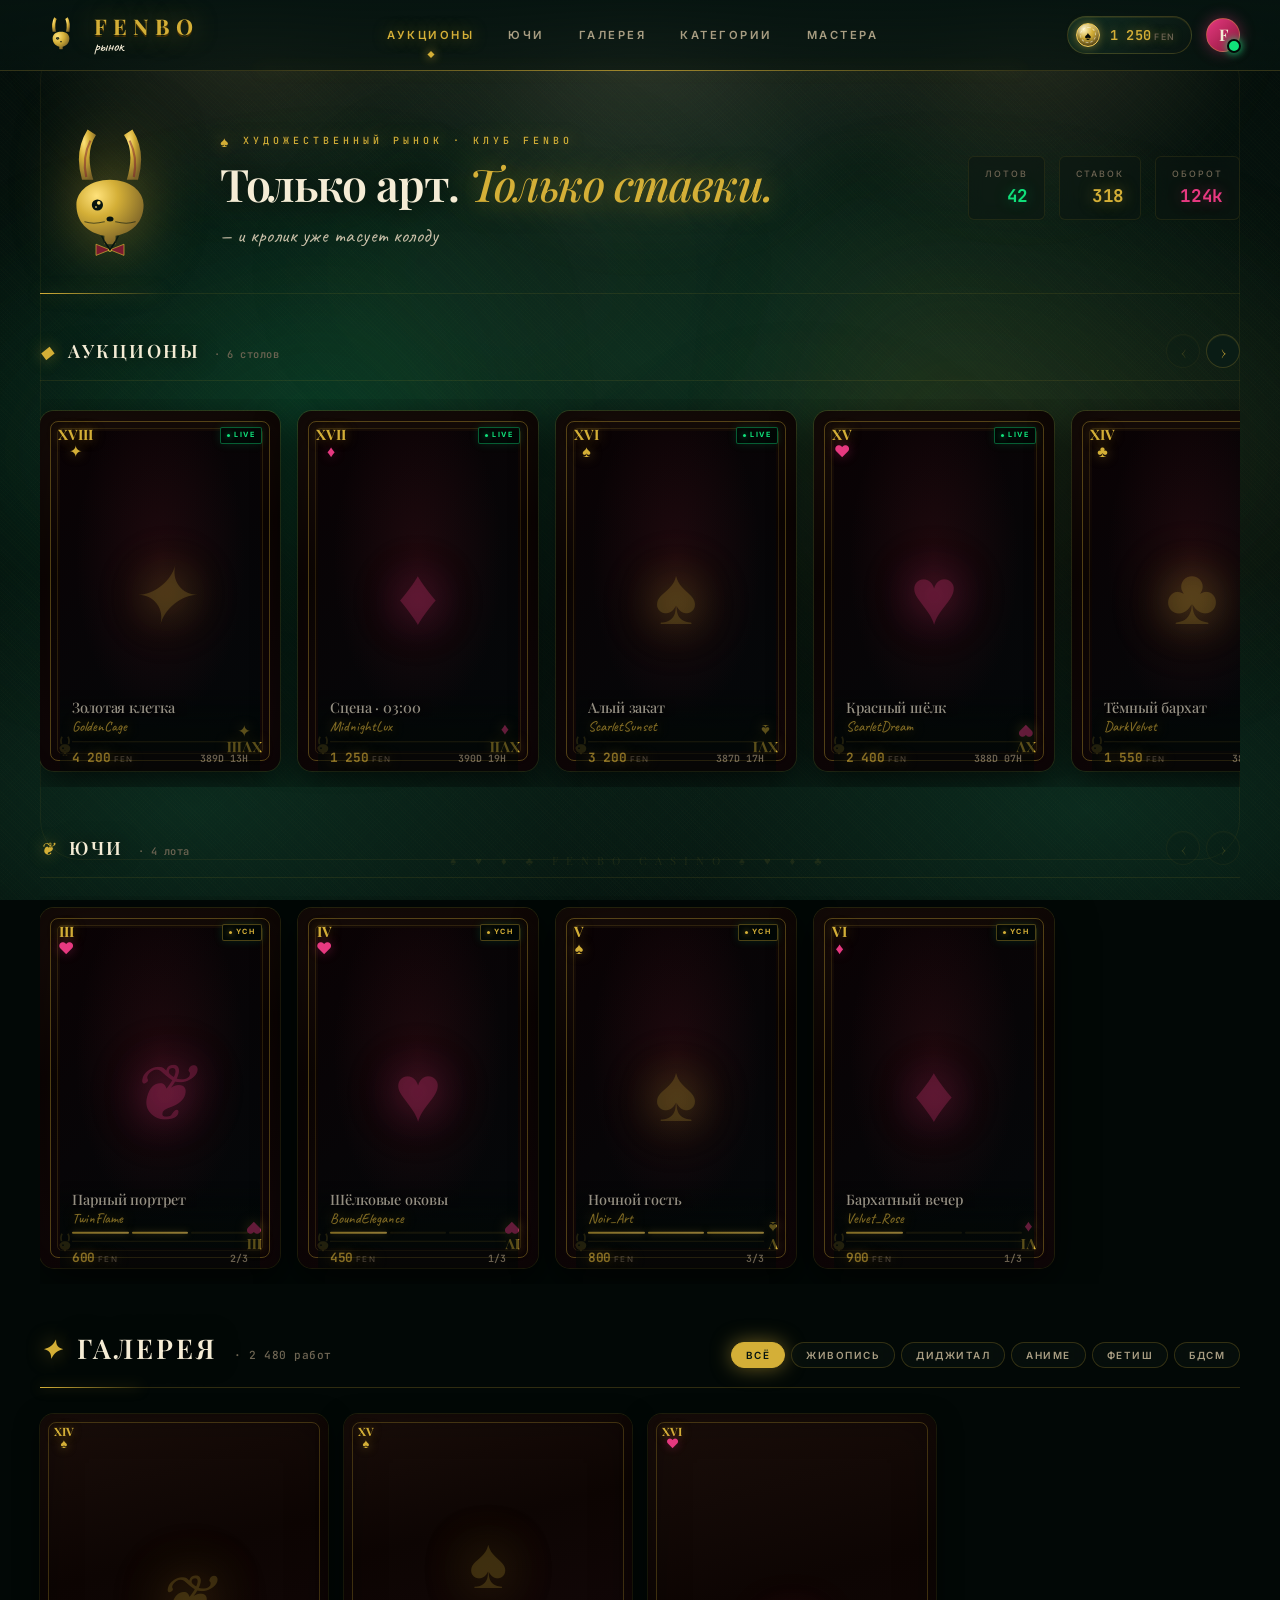
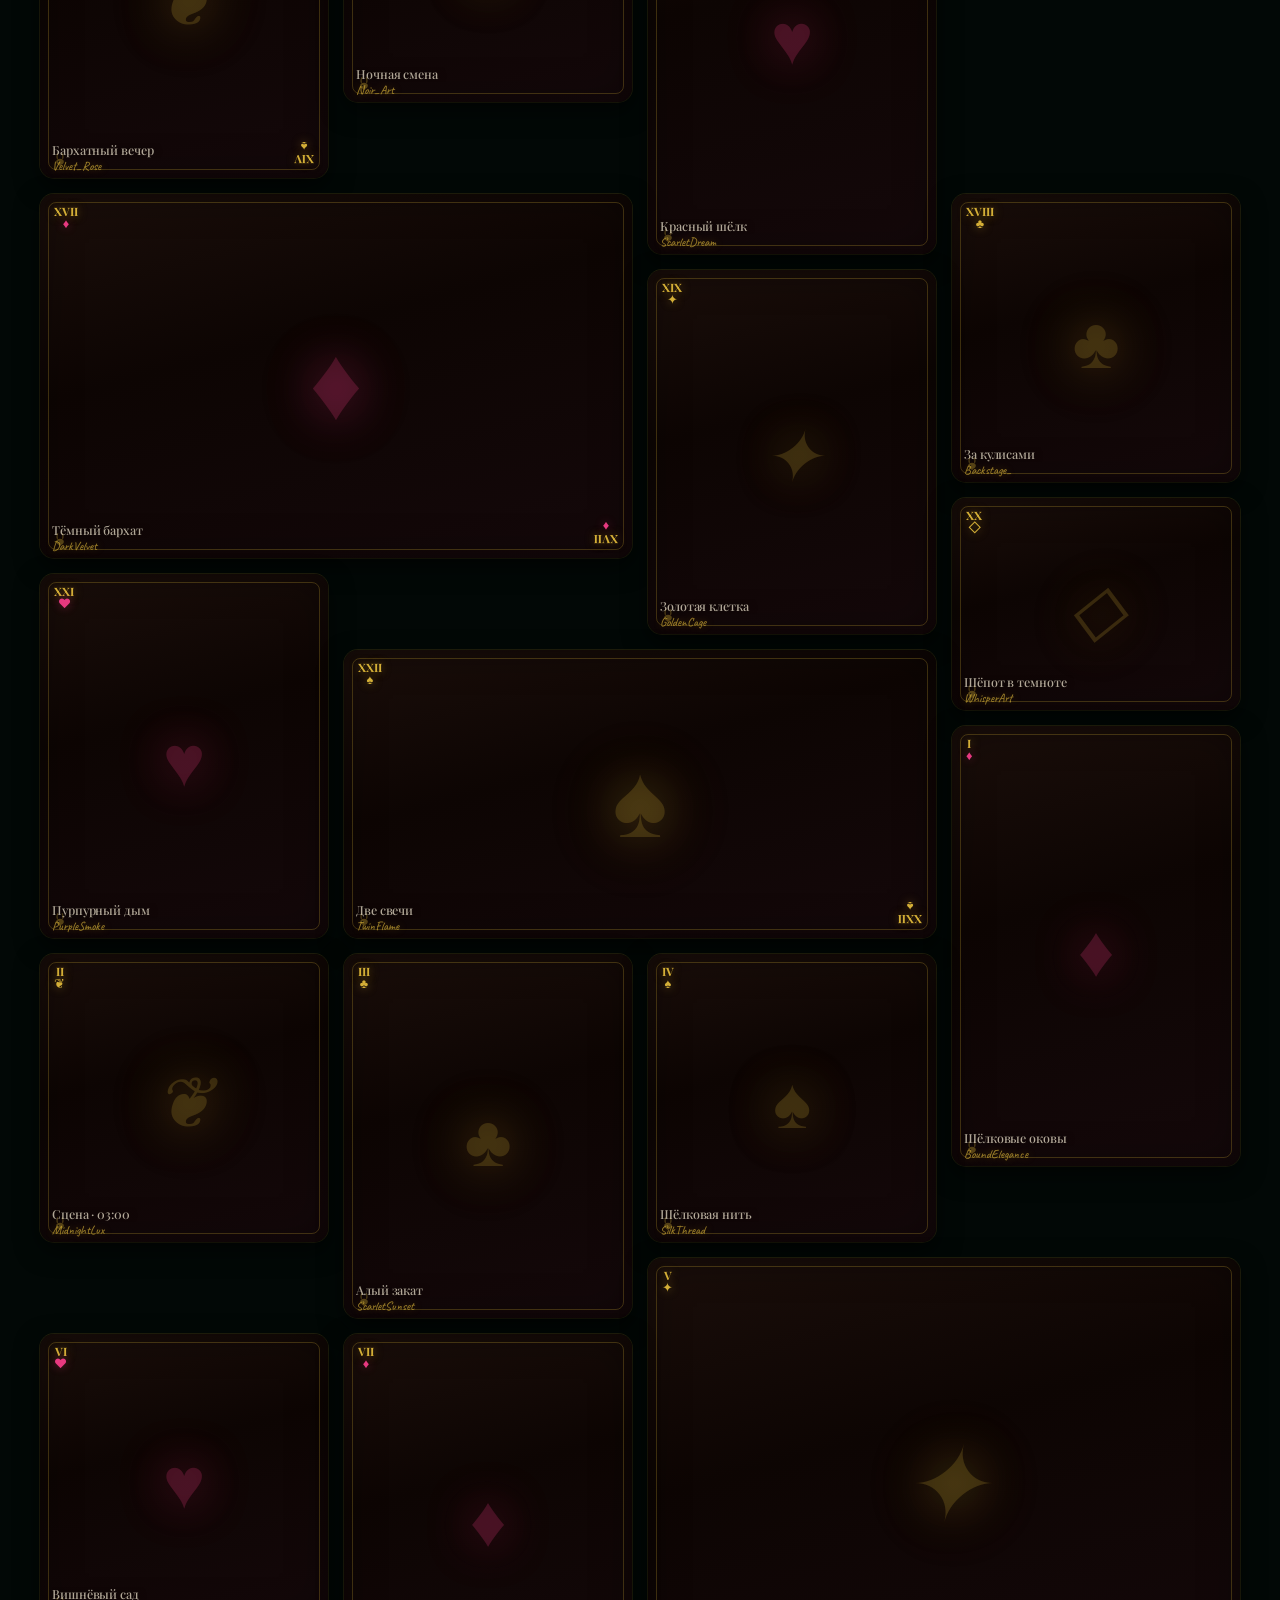
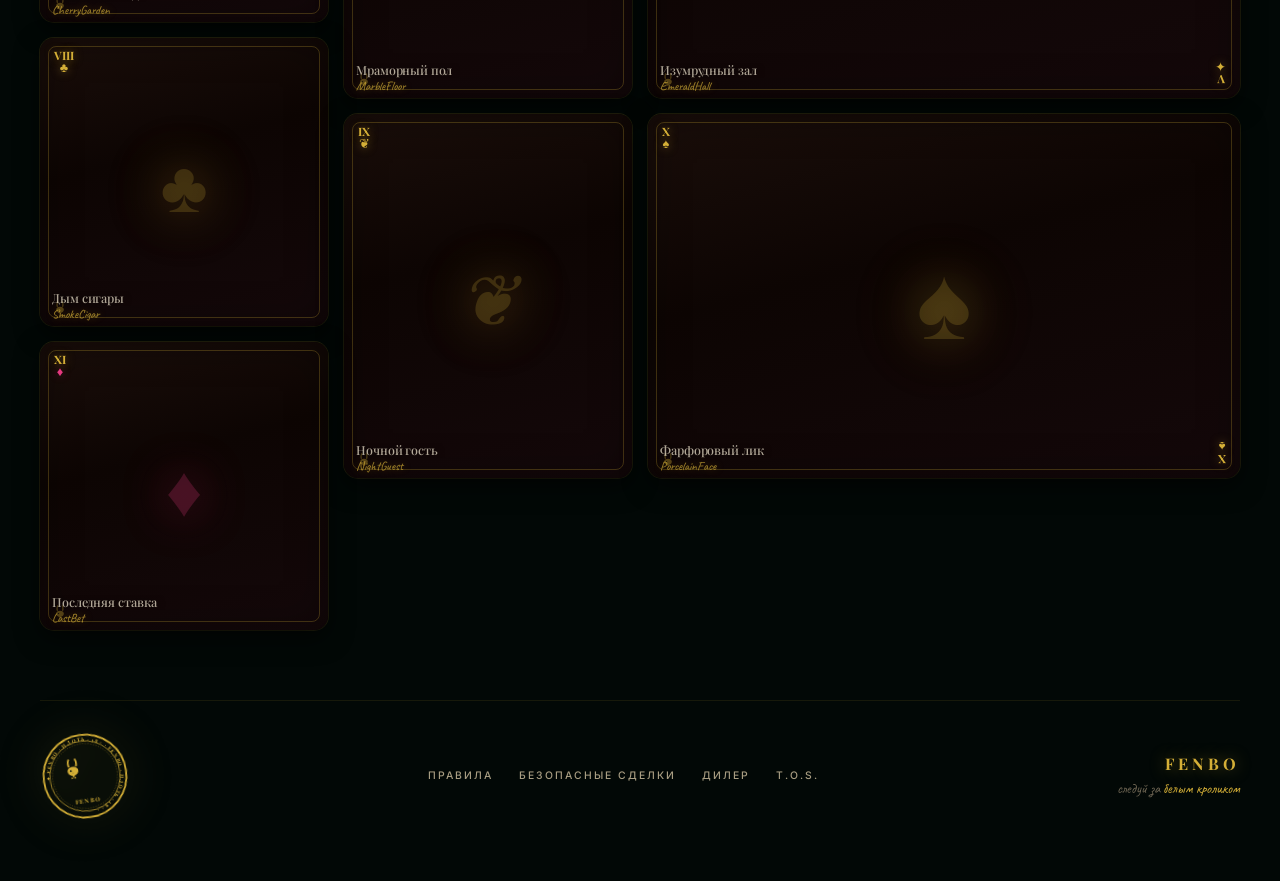
==== commit 8218a774: "Update index.html" ====
--- a/index.html
+++ b/index.html
@@ -11,9 +11,6 @@
     <link href="https://fonts.googleapis.com/css2?family=Playfair+Display:ital,wght@0,500;0,600;0,700;0,800;1,500;1,600&family=Inter:wght@400;500;600;700&family=JetBrains+Mono:wght@400;500;600;700&family=Caveat:wght@500;600&display=swap" rel="stylesheet">
 
     <style>
-        /* ============================================
-           FENBO — CARD TABLE (карты + кролик)
-           ============================================ */
         :root {
             --bg: #061410;
             --bg-deep: #020806;
@@ -23,7 +20,6 @@
 
             --felt: #0d3323;
             --felt-hi: #124530;
-            --felt-deep: #072015;
 
             --gold: #d4af37;
             --gold-hi: #f0c957;
@@ -71,11 +67,6 @@
             position: relative;
         }
 
-        /* ============================================
-           ФОН — КАРТОЧНЫЙ СТОЛ
-           ============================================ */
-
-        /* Слой 1: сукно */
         body::before {
             content: '';
             position: fixed;
@@ -91,8 +82,6 @@
                 radial-gradient(ellipse 60% 40% at 85% 90%, rgba(20, 80, 55, 0.4) 0%, transparent 70%),
                 radial-gradient(ellipse 90% 80% at 50% 50%, transparent 30%, rgba(2, 8, 6, 0.9) 100%);
         }
-
-        /* Слой 2: свет ламп */
         body::after {
             content: '';
             position: fixed;
@@ -116,7 +105,6 @@
             89% { opacity: 1; }
         }
 
-        /* Разметка стола — как на покерном столе */
         .table-markings {
             position: fixed;
             inset: 0;
@@ -143,7 +131,6 @@
             white-space: nowrap;
         }
 
-        /* Неоновые отблески */
         .neon-left, .neon-right {
             position: fixed;
             pointer-events: none;
@@ -163,16 +150,9 @@
             background: radial-gradient(ellipse at 0% 50%, rgba(212, 175, 55, 0.3) 0%, transparent 70%);
             animation: neonPulseR 9s ease-in-out infinite;
         }
-        @keyframes neonPulseL {
-            0%, 100% { opacity: 0.3; }
-            50% { opacity: 0.7; }
-        }
-        @keyframes neonPulseR {
-            0%, 100% { opacity: 0.7; }
-            50% { opacity: 0.3; }
-        }
-
-        /* Дым */
+        @keyframes neonPulseL { 0%, 100% { opacity: 0.3; } 50% { opacity: 0.7; } }
+        @keyframes neonPulseR { 0%, 100% { opacity: 0.7; } 50% { opacity: 0.3; } }
+
         .smoke-1, .smoke-2 {
             position: fixed;
             pointer-events: none;
@@ -193,16 +173,9 @@
             background: radial-gradient(ellipse at center, rgba(212, 175, 55, 0.08) 0%, transparent 70%);
             animation: smokeDrift2 30s ease-in-out infinite alternate;
         }
-        @keyframes smokeDrift1 {
-            from { transform: translate(0, 0) scale(1); }
-            to { transform: translate(40px, -30px) scale(1.15); }
-        }
-        @keyframes smokeDrift2 {
-            from { transform: translate(0, 0) scale(1.1); }
-            to { transform: translate(-30px, 20px) scale(1); }
-        }
-
-        /* Золотая пыль */
+        @keyframes smokeDrift1 { from { transform: translate(0, 0) scale(1); } to { transform: translate(40px, -30px) scale(1.15); } }
+        @keyframes smokeDrift2 { from { transform: translate(0, 0) scale(1.1); } to { transform: translate(-30px, 20px) scale(1); } }
+
         .dust-layer {
             position: fixed;
             inset: 0;
@@ -226,12 +199,11 @@
             100% { opacity: 0; transform: translate3d(var(--dx2, -10px), var(--dy2, -110vh), 0) scale(0.4); }
         }
 
+        .app { position: relative; z-index: 10; min-height: 100vh; }
+
         /* ============================================
-           ОБЁРТКА
+           ШАПКА
            ============================================ */
-        .app { position: relative; z-index: 10; min-height: 100vh; }
-
-        /* ШАПКА */
         .header {
             position: sticky;
             top: 0;
@@ -256,20 +228,26 @@
             grid-template-columns: auto 1fr auto;
             align-items: center;
             gap: 40px;
-            padding: 16px 0;
+            padding: 14px 0;
             max-width: 1760px;
             margin: 0 auto;
         }
+
+        /* ЛОГО С КРОЛИКОМ */
         .logo {
             display: flex;
             align-items: center;
             gap: 12px;
             text-decoration: none;
+            cursor: pointer;
         }
         .logo-rabbit {
-            width: 38px; height: 38px;
+            width: 42px; height: 42px;
             flex-shrink: 0;
-            filter: drop-shadow(0 0 12px var(--gold-glow));
+            transition: transform 0.4s cubic-bezier(0.22, 1, 0.36, 1);
+        }
+        .logo:hover .logo-rabbit {
+            transform: rotate(-6deg) scale(1.05);
         }
         .logo-text {
             display: flex;
@@ -410,16 +388,16 @@
             box-shadow: 0 0 8px var(--neon-emerald);
         }
 
-        /* ОСНОВНОЙ КОНТЕНТ */
+        /* ============================================
+           ГЛАВНЫЙ КОНТЕНТ
+           ============================================ */
         .wrap {
             max-width: 1760px;
             margin: 0 auto;
             padding: 50px 40px 60px;
         }
 
-        /* ============================================
-           HERO С КРОЛИКОМ-ДИЛЕРОМ
-           ============================================ */
+        /* HERO С КРОЛИКОМ-ДИЛЕРОМ */
         .hero {
             display: grid;
             grid-template-columns: auto 1fr auto;
@@ -439,13 +417,14 @@
             box-shadow: 0 0 15px var(--gold-glow);
         }
         .hero-rabbit {
-            width: 120px; height: 120px;
+            width: 140px;
+            height: 140px;
             filter: drop-shadow(0 0 30px var(--gold-glow));
             animation: rabbitFloat 5s ease-in-out infinite;
         }
         @keyframes rabbitFloat {
-            0%, 100% { transform: translateY(0) rotate(-3deg); }
-            50% { transform: translateY(-8px) rotate(3deg); }
+            0%, 100% { transform: translateY(0) rotate(-2deg); }
+            50% { transform: translateY(-10px) rotate(2deg); }
         }
         .hero-content { display: flex; flex-direction: column; gap: 10px; }
         .hero-eyebrow {
@@ -598,7 +577,7 @@
         .carousel-track::-webkit-scrollbar { display: none; }
 
         /* ============================================
-           КАРТОЧКА-КАРТА (игральная карта)
+           КАРТОЧКА-КАРТА
            ============================================ */
         .playing-card {
             flex: 0 0 240px;
@@ -639,7 +618,6 @@
                 inset 0 0 60px rgba(0, 0, 0, 0.5);
         }
 
-        /* Внутренняя декоративная рамка (двойная тонкая) */
         .playing-card .card-frame {
             position: absolute;
             inset: 10px;
@@ -661,7 +639,6 @@
             box-shadow: 0 0 20px var(--gold-aura);
         }
 
-        /* Ранг карты — верхний левый угол */
         .card-rank {
             position: absolute;
             top: 16px; left: 18px;
@@ -686,7 +663,6 @@
         }
         .card-rank .rank-suit.red { color: var(--neon-wine); text-shadow: 0 0 12px var(--neon-wine-soft); }
 
-        /* Ранг снизу — перевёрнутый */
         .card-rank-bottom {
             position: absolute;
             bottom: 16px; right: 18px;
@@ -698,8 +674,20 @@
             z-index: 5;
             line-height: 1;
         }
-
-        /* Превью-зона — сам арт */
+        .card-rank-bottom .rank-num {
+            font-family: 'Playfair Display', serif;
+            font-size: 0.9rem;
+            font-weight: 700;
+            color: var(--gold);
+            text-shadow: 0 0 12px var(--gold-glow);
+        }
+        .card-rank-bottom .rank-suit {
+            font-size: 1rem;
+            color: var(--gold);
+            text-shadow: 0 0 12px var(--gold-glow);
+        }
+        .card-rank-bottom .rank-suit.red { color: var(--neon-wine); }
+
         .card-art {
             position: absolute;
             inset: 20px;
@@ -737,7 +725,6 @@
             text-shadow: 0 0 60px var(--neon-wine-soft), 0 0 120px rgba(230, 57, 128, 0.3);
         }
 
-        /* Водяной знак */
         .card-art .wm {
             position: absolute;
             inset: 0;
@@ -762,21 +749,20 @@
         }
         .playing-card:hover .wm { opacity: 1; }
 
-        /* Кролик-миниатюра в углу карты */
+        /* КРОЛИК В УГЛУ КАРТОЧКИ */
         .card-rabbit {
             position: absolute;
-            bottom: 18px; left: 18px;
+            bottom: 14px; left: 14px;
             width: 22px; height: 22px;
-            opacity: 0.4;
+            opacity: 0.35;
             z-index: 5;
             transition: opacity 0.4s, transform 0.5s cubic-bezier(0.22, 1, 0.36, 1);
         }
         .playing-card:hover .card-rabbit {
-            opacity: 0.8;
-            transform: scale(1.15);
-        }
-
-        /* Инфо-оверлей снизу — выезжает при hover */
+            opacity: 0.85;
+            transform: scale(1.2) rotate(-6deg);
+        }
+
         .card-info {
             position: absolute;
             left: 20px; right: 20px; bottom: 20px;
@@ -866,7 +852,6 @@
             50% { opacity: 0.4; }
         }
 
-        /* Статус LIVE в верхней части карты */
         .card-live {
             position: absolute;
             top: 16px; right: 18px;
@@ -908,7 +893,6 @@
             animation: none;
         }
 
-        /* Слоты YCH */
         .card-slots {
             display: flex;
             gap: 3px;
@@ -925,9 +909,7 @@
             box-shadow: 0 0 6px var(--gold-glow);
         }
 
-        /* ============================================
-           ГАЛЕРЕЯ — ТОЖЕ КАРТЫ
-           ============================================ */
+        /* ГАЛЕРЕЯ */
         .gallery-section { position: relative; }
         .gallery-head {
             display: flex;
@@ -1000,7 +982,6 @@
             box-shadow: 0 0 20px var(--gold-glow);
         }
 
-        /* MASONRY */
         .gallery {
             display: grid;
             grid-template-columns: repeat(5, 1fr);
@@ -1011,7 +992,6 @@
         @media (max-width: 1000px) { .gallery { grid-template-columns: repeat(3, 1fr); grid-auto-rows: 50px; gap: 12px; } }
         @media (max-width: 600px) { .gallery { grid-template-columns: repeat(2, 1fr); grid-auto-rows: 40px; gap: 8px; } }
 
-        /* Карта в галерее — упрощённая */
         .art-card {
             position: relative;
             overflow: hidden;
@@ -1040,7 +1020,6 @@
             z-index: 5;
         }
 
-        /* Внутренняя рамка */
         .art-card .card-frame {
             position: absolute;
             inset: 8px;
@@ -1072,7 +1051,6 @@
             text-shadow: 0 0 70px rgba(212, 175, 55, 0.6), 0 0 140px rgba(212, 175, 55, 0.3);
         }
 
-        /* Ранг в углах галереи */
         .art-card .rank-tl,
         .art-card .rank-br {
             position: absolute;
@@ -1102,7 +1080,7 @@
             text-shadow: 0 0 10px var(--neon-wine-soft);
         }
 
-        /* Кролик в углу */
+        /* МИНИ-КРОЛИК В ГАЛЕРЕЕ */
         .art-card .card-rabbit {
             position: absolute;
             bottom: 10px; left: 12px;
@@ -1112,11 +1090,10 @@
             transition: opacity 0.4s, transform 0.4s;
         }
         .art-card:hover .card-rabbit {
-            opacity: 0.75;
-            transform: scale(1.2);
-        }
-
-        /* Водяной знак */
+            opacity: 0.8;
+            transform: scale(1.2) rotate(-6deg);
+        }
+
         .art-card .wm {
             position: absolute;
             inset: 0;
@@ -1141,7 +1118,6 @@
         }
         .art-card:hover .wm { opacity: 1; }
 
-        /* Инфо снизу — выезжает */
         .art-card .art-info {
             position: absolute;
             left: 12px; right: 12px; bottom: 12px;
@@ -1179,7 +1155,6 @@
             text-shadow: 0 0 10px var(--gold-glow);
         }
 
-        /* Формы карт в галерее */
         .art-card.a-1  { grid-column: span 1; grid-row: span 5; animation-delay: 0.02s; }
         .art-card.a-2  { grid-column: span 1; grid-row: span 4; animation-delay: 0.04s; }
         .art-card.a-3  { grid-column: span 1; grid-row: span 6; animation-delay: 0.06s; }
@@ -1229,9 +1204,7 @@
             .art-card .art-author { font-size: 0.68rem; }
         }
 
-        /* ============================================
-           ПОДВАЛ С ПЕЧАТЬЮ КРОЛИКА
-           ============================================ */
+        /* ПОДВАЛ С ПЕЧАТЬЮ */
         .footer {
             margin-top: 70px;
             padding-top: 30px;
@@ -1241,10 +1214,16 @@
             gap: 30px;
             align-items: center;
         }
-        .footer-rabbit {
-            width: 70px; height: 70px;
+        .footer-stamp {
+            position: relative;
+            width: 90px;
+            height: 90px;
+            flex-shrink: 0;
+        }
+        .footer-stamp svg {
+            width: 100%;
+            height: 100%;
             filter: drop-shadow(0 0 20px var(--gold-glow));
-            opacity: 0.7;
             transform: rotate(-8deg);
         }
         .footer-content {
@@ -1267,9 +1246,7 @@
             color: var(--gold);
             text-shadow: 0 0 15px var(--gold-glow);
         }
-        .footer-brand {
-            text-align: right;
-        }
+        .footer-brand { text-align: right; }
         .footer-brand-name {
             font-family: 'Playfair Display', serif;
             font-size: 1rem;
@@ -1292,7 +1269,7 @@
             .wrap { padding: 40px 24px 50px; }
             .nav { gap: 22px; font-size: 0.66rem; }
             .hero-title { font-size: 2.2rem; }
-            .hero-rabbit { width: 100px; height: 100px; }
+            .hero-rabbit { width: 110px; height: 110px; }
             .gallery-name { font-size: 1.4rem; }
         }
         @media (max-width: 900px) {
@@ -1300,11 +1277,11 @@
             .nav { display: none; }
             .hero { grid-template-columns: auto 1fr; gap: 20px; }
             .hero-board { grid-column: 1 / -1; padding-bottom: 0; gap: 12px; }
-            .hero-rabbit { width: 80px; height: 80px; }
+            .hero-rabbit { width: 90px; height: 90px; }
             .playing-card { flex: 0 0 200px; }
             .gallery-head { flex-direction: column; align-items: flex-start; gap: 12px; }
             .footer { grid-template-columns: 1fr; gap: 20px; text-align: center; }
-            .footer-rabbit { margin: 0 auto; }
+            .footer-stamp { margin: 0 auto; }
             .footer-brand { text-align: center; }
             .table-markings::after { font-size: 0.55rem; letter-spacing: 4px; }
         }
@@ -1314,13 +1291,13 @@
             .header-inner { padding: 12px 0; }
             .logo-name { font-size: 1.05rem; letter-spacing: 3px; }
             .logo-sub { font-size: 0.8rem; }
-            .logo-rabbit { width: 30px; height: 30px; }
+            .logo-rabbit { width: 32px; height: 32px; }
             .balance { padding: 5px 10px 5px 6px; }
             .balance-value { font-size: 0.72rem; }
             .avatar { width: 28px; height: 28px; font-size: 0.8rem; }
 
             .hero { grid-template-columns: auto 1fr; }
-            .hero-rabbit { width: 60px; height: 60px; }
+            .hero-rabbit { width: 70px; height: 70px; }
             .hero-title { font-size: 1.5rem; }
             .hero-eyebrow { font-size: 0.5rem; letter-spacing: 2px; }
             .board-item { padding: 8px 10px; }
@@ -1341,7 +1318,7 @@
             .gallery-name { font-size: 1.05rem; letter-spacing: 1.5px; }
             .gallery-mark { font-size: 1.15rem; }
             .g-chip { padding: 5px 10px; font-size: 0.55rem; }
-            .footer-rabbit { width: 55px; height: 55px; }
+            .footer-stamp { width: 70px; height: 70px; }
         }
 
         @media (prefers-reduced-motion: reduce) {
@@ -1353,7 +1330,6 @@
 </head>
 <body>
 
-    <!-- АТМОСФЕРА -->
     <div class="neon-left"></div>
     <div class="neon-right"></div>
     <div class="smoke-1"></div>
@@ -1367,21 +1343,38 @@
         <header class="header">
             <div class="header-inner">
                 <a href="#" class="logo">
-                    <svg class="logo-rabbit" viewBox="0 0 100 100" fill="none">
+                    <!-- КРОЛИК FENBO — фирменный знак -->
+                    <svg class="logo-rabbit" viewBox="0 0 100 100" xmlns="http://www.w3.org/2000/svg">
+                        <defs>
+                            <radialGradient id="goldGrad1" cx="30%" cy="25%" r="80%">
+                                <stop offset="0%" stop-color="#ffe27a"/>
+                                <stop offset="50%" stop-color="#d4af37"/>
+                                <stop offset="100%" stop-color="#7a6228"/>
+                            </radialGradient>
+                        </defs>
                         <!-- Уши -->
-                        <ellipse cx="35" cy="30" rx="6" ry="20" transform="rotate(-15 35 30)" fill="currentColor"/>
-                        <ellipse cx="65" cy="30" rx="6" ry="20" transform="rotate(15 65 30)" fill="currentColor"/>
-                        <ellipse cx="35" cy="32" rx="2.5" ry="14" transform="rotate(-15 35 32)" fill="#0a1410"/>
-                        <ellipse cx="65" cy="32" rx="2.5" ry="14" transform="rotate(15 65 32)" fill="#0a1410"/>
-                        <!-- Голова -->
-                        <circle cx="50" cy="65" r="22" fill="currentColor"/>
-                        <!-- Глаза -->
-                        <circle cx="43" cy="62" r="2.5" fill="#0a1410"/>
-                        <circle cx="57" cy="62" r="2.5" fill="#0a1410"/>
+                        <path d="M 34 8 Q 26 22 30 42 L 38 42 Q 34 22 40 12 Z" fill="url(#goldGrad1)"/>
+                        <path d="M 66 8 Q 74 22 70 42 L 62 42 Q 66 22 60 12 Z" fill="url(#goldGrad1)"/>
+                        <!-- Голова — узнаваемый профиль с мордочкой -->
+                        <path d="M 50 42 
+                                 C 38 42 30 48 30 58 
+                                 C 30 68 36 76 46 78 
+                                 L 46 84 
+                                 L 54 84 
+                                 L 54 78 
+                                 C 64 76 70 68 70 58 
+                                 C 70 48 62 42 50 42 Z" fill="url(#goldGrad1)"/>
+                        <!-- Глаз-фишка (золотой кружок) -->
+                        <circle cx="42" cy="58" r="3.5" fill="#061410"/>
+                        <circle cx="42.5" cy="57" r="1.2" fill="#ffe27a"/>
                         <!-- Нос -->
-                        <path d="M50 70 l-3 3 h6 z" fill="#0a1410"/>
-                        <!-- Усы -->
-                        <path d="M47 74 q-4 3 -8 1 M53 74 q4 3 8 1" stroke="#0a1410" stroke-width="1" fill="none" stroke-linecap="round"/>
+                        <ellipse cx="50" cy="66" rx="2" ry="1.5" fill="#061410"/>
+                        <!-- Бабочка -->
+                        <path d="M 50 88 L 42 84 L 42 92 Z" fill="#061410"/>
+                        <path d="M 50 88 L 58 84 L 58 92 Z" fill="#061410"/>
+                        <circle cx="50" cy="88" r="1.5" fill="#061410"/>
+                        <!-- Воротник — две тонкие линии -->
+                        <path d="M 46 84 L 50 88 M 54 84 L 50 88" stroke="#061410" stroke-width="1" fill="none"/>
                     </svg>
                     <div class="logo-text">
                         <div class="logo-name">FENBO</div>
@@ -1409,31 +1402,55 @@
 
         <div class="wrap">
 
-            <!-- HERO С КРОЛИКОМ -->
+            <!-- HERO -->
             <section class="hero">
-                <svg class="hero-rabbit" viewBox="0 0 100 100" fill="#d4af37">
-                    <!-- Уши -->
-                    <ellipse cx="35" cy="28" rx="7" ry="22" transform="rotate(-15 35 28)"/>
-                    <ellipse cx="65" cy="28" rx="7" ry="22" transform="rotate(15 65 28)"/>
-                    <ellipse cx="35" cy="30" rx="3" ry="16" transform="rotate(-15 35 30)" fill="#0a1410"/>
-                    <ellipse cx="65" cy="30" rx="3" ry="16" transform="rotate(15 65 30)" fill="#0a1410"/>
+                <!-- БОЛЬШОЙ КРОЛИК-ДИЛЕР -->
+                <svg class="hero-rabbit" viewBox="0 0 100 100" xmlns="http://www.w3.org/2000/svg">
+                    <defs>
+                        <radialGradient id="goldGradHero" cx="30%" cy="25%" r="80%">
+                            <stop offset="0%" stop-color="#ffe27a"/>
+                            <stop offset="40%" stop-color="#d4af37"/>
+                            <stop offset="100%" stop-color="#7a6228"/>
+                        </radialGradient>
+                    </defs>
+                    <!-- Уши — одно прямое, одно чуть согнуто -->
+                    <path d="M 34 6 Q 24 22 30 42 L 38 42 Q 32 22 40 10 Z" fill="url(#goldGradHero)"/>
+                    <path d="M 66 6 Q 76 22 70 42 L 62 42 Q 68 22 60 10 Z" fill="url(#goldGradHero)"/>
+                    <!-- Внутреннее ухо — тонкая винная линия -->
+                    <path d="M 36 14 Q 30 26 33 40" stroke="#7a1a2e" stroke-width="1.5" fill="none" opacity="0.5"/>
+                    <path d="M 64 14 Q 70 26 67 40" stroke="#7a1a2e" stroke-width="1.5" fill="none" opacity="0.5"/>
                     <!-- Голова -->
-                    <circle cx="50" cy="65" r="24"/>
-                    <!-- Глаза -->
-                    <circle cx="43" cy="62" r="3" fill="#0a1410"/>
-                    <circle cx="57" cy="62" r="3" fill="#0a1410"/>
-                    <circle cx="44" cy="61" r="1" fill="#d4af37"/>
-                    <circle cx="58" cy="61" r="1" fill="#d4af37"/>
+                    <path d="M 50 42 
+                             C 36 42 26 50 26 60 
+                             C 26 72 34 80 46 82 
+                             L 46 88 
+                             L 54 88 
+                             L 54 82 
+                             C 66 80 74 72 74 60 
+                             C 74 50 64 42 50 42 Z" fill="url(#goldGradHero)"/>
+                    <!-- Глаз с искрой -->
+                    <circle cx="41" cy="60" r="4" fill="#061410"/>
+                    <circle cx="42" cy="58.5" r="1.3" fill="#ffe27a"/>
+                    <circle cx="40" cy="61.5" r="0.7" fill="#ffe27a" opacity="0.7"/>
                     <!-- Нос -->
-                    <path d="M50 71 l-3.5 3.5 h7 z" fill="#0a1410"/>
+                    <ellipse cx="50" cy="70" rx="2.5" ry="1.8" fill="#061410"/>
                     <!-- Усы -->
-                    <path d="M46 75 q-5 4 -10 1 M54 75 q5 4 10 1" stroke="#0a1410" stroke-width="1.2" fill="none" stroke-linecap="round"/>
+                    <path d="M 46 72 Q 38 74 32 72 M 54 72 Q 62 74 68 72" stroke="#061410" stroke-width="0.8" fill="none" stroke-linecap="round" opacity="0.6"/>
+                    <!-- Бабочка -->
+                    <path d="M 50 92 L 40 88 L 40 96 Z" fill="#7a1a2e" stroke="#d4af37" stroke-width="0.5"/>
+                    <path d="M 50 92 L 60 88 L 60 96 Z" fill="#7a1a2e" stroke="#d4af37" stroke-width="0.5"/>
+                    <circle cx="50" cy="92" r="1.5" fill="#d4af37"/>
+                    <!-- Воротник смокинга -->
+                    <path d="M 46 86 L 50 92 L 54 86" stroke="#061410" stroke-width="1.2" fill="none"/>
+                    <path d="M 44 82 L 46 86 M 56 82 L 54 86" stroke="#061410" stroke-width="1" fill="none" opacity="0.8"/>
                 </svg>
+
                 <div class="hero-content">
                     <div class="hero-eyebrow">Художественный рынок · клуб FENBO</div>
                     <h1 class="hero-title">Только арт. <em>Только ставки.</em></h1>
                     <div class="hero-sub">— и кролик уже тасует колоду</div>
                 </div>
+
                 <div class="hero-board">
                     <div class="board-item">
                         <span class="board-label">Лотов</span>
@@ -1450,7 +1467,7 @@
                 </div>
             </section>
 
-            <!-- КАРУСЕЛЬ АУКЦИОНОВ -->
+            <!-- АУКЦИОНЫ -->
             <section class="carousel-section" id="auctions">
                 <div class="carousel-head">
                     <div class="carousel-title">
@@ -1465,30 +1482,13 @@
                 </div>
                 <div class="carousel-track" id="aucTrack">
 
-                    <!-- КАРТА 1 -->
                     <div class="playing-card" data-title="Золотая клетка" data-author="GoldenCage" data-bid="4200">
                         <div class="card-frame"></div>
-                        <div class="card-rank">
-                            <span class="rank-num">XVIII</span>
-                            <span class="rank-suit">✦</span>
-                        </div>
-                        <div class="card-rank-bottom">
-                            <span class="rank-num">XVIII</span>
-                            <span class="rank-suit">✦</span>
-                        </div>
+                        <div class="card-rank"><span class="rank-num">XVIII</span><span class="rank-suit">✦</span></div>
+                        <div class="card-rank-bottom"><span class="rank-num">XVIII</span><span class="rank-suit">✦</span></div>
                         <span class="card-live">Live</span>
-                        <div class="card-art">
-                            <span class="suit-big">✦</span>
-                            <div class="wm"></div>
-                        </div>
-                        <svg class="card-rabbit" viewBox="0 0 100 100" fill="#d4af37">
-                            <ellipse cx="35" cy="28" rx="7" ry="22" transform="rotate(-15 35 28)"/>
-                            <ellipse cx="65" cy="28" rx="7" ry="22" transform="rotate(15 65 28)"/>
-                            <circle cx="50" cy="65" r="24"/>
-                            <circle cx="43" cy="62" r="3" fill="#0a1410"/>
-                            <circle cx="57" cy="62" r="3" fill="#0a1410"/>
-                            <path d="M50 71 l-3.5 3.5 h7 z" fill="#0a1410"/>
-                        </svg>
+                        <div class="card-art"><span class="suit-big">✦</span><div class="wm"></div></div>
+                        <svg class="card-rabbit" viewBox="0 0 100 100"><path d="M 34 6 Q 24 22 30 42 L 38 42 Q 32 22 40 10 Z M 66 6 Q 76 22 70 42 L 62 42 Q 68 22 60 10 Z M 50 42 C 36 42 26 50 26 60 C 26 72 34 80 46 82 L 46 88 L 54 88 L 54 82 C 66 80 74 72 74 60 C 74 50 64 42 50 42 Z M 50 92 L 40 88 L 40 96 Z M 50 92 L 60 88 L 60 96 Z" fill="#d4af37"/><circle cx="41" cy="60" r="4" fill="#061410"/><circle cx="50" cy="70" r="2" fill="#061410"/></svg>
                         <div class="card-info">
                             <div class="card-title">Золотая клетка</div>
                             <div class="card-author">GoldenCage</div>
@@ -1499,30 +1499,13 @@
                         </div>
                     </div>
 
-                    <!-- КАРТА 2 -->
                     <div class="playing-card" data-title="Сцена · 03:00" data-author="MidnightLux" data-bid="1250">
                         <div class="card-frame"></div>
-                        <div class="card-rank">
-                            <span class="rank-num">XVII</span>
-                            <span class="rank-suit red">♦</span>
-                        </div>
-                        <div class="card-rank-bottom">
-                            <span class="rank-num">XVII</span>
-                            <span class="rank-suit red">♦</span>
-                        </div>
+                        <div class="card-rank"><span class="rank-num">XVII</span><span class="rank-suit red">♦</span></div>
+                        <div class="card-rank-bottom"><span class="rank-num">XVII</span><span class="rank-suit red">♦</span></div>
                         <span class="card-live">Live</span>
-                        <div class="card-art">
-                            <span class="suit-big red">♦</span>
-                            <div class="wm"></div>
-                        </div>
-                        <svg class="card-rabbit" viewBox="0 0 100 100" fill="#d4af37">
-                            <ellipse cx="35" cy="28" rx="7" ry="22" transform="rotate(-15 35 28)"/>
-                            <ellipse cx="65" cy="28" rx="7" ry="22" transform="rotate(15 65 28)"/>
-                            <circle cx="50" cy="65" r="24"/>
-                            <circle cx="43" cy="62" r="3" fill="#0a1410"/>
-                            <circle cx="57" cy="62" r="3" fill="#0a1410"/>
-                            <path d="M50 71 l-3.5 3.5 h7 z" fill="#0a1410"/>
-                        </svg>
+                        <div class="card-art"><span class="suit-big red">♦</span><div class="wm"></div></div>
+                        <svg class="card-rabbit" viewBox="0 0 100 100"><path d="M 34 6 Q 24 22 30 42 L 38 42 Q 32 22 40 10 Z M 66 6 Q 76 22 70 42 L 62 42 Q 68 22 60 10 Z M 50 42 C 36 42 26 50 26 60 C 26 72 34 80 46 82 L 46 88 L 54 88 L 54 82 C 66 80 74 72 74 60 C 74 50 64 42 50 42 Z" fill="#d4af37"/><circle cx="41" cy="60" r="4" fill="#061410"/></svg>
                         <div class="card-info">
                             <div class="card-title">Сцена · 03:00</div>
                             <div class="card-author">MidnightLux</div>
@@ -1533,30 +1516,13 @@
                         </div>
                     </div>
 
-                    <!-- КАРТА 3 -->
                     <div class="playing-card" data-title="Алый закат" data-author="ScarletSunset" data-bid="3200">
                         <div class="card-frame"></div>
-                        <div class="card-rank">
-                            <span class="rank-num">XVI</span>
-                            <span class="rank-suit">♠</span>
-                        </div>
-                        <div class="card-rank-bottom">
-                            <span class="rank-num">XVI</span>
-                            <span class="rank-suit">♠</span>
-                        </div>
+                        <div class="card-rank"><span class="rank-num">XVI</span><span class="rank-suit">♠</span></div>
+                        <div class="card-rank-bottom"><span class="rank-num">XVI</span><span class="rank-suit">♠</span></div>
                         <span class="card-live">Live</span>
-                        <div class="card-art">
-                            <span class="suit-big">♠</span>
-                            <div class="wm"></div>
-                        </div>
-                        <svg class="card-rabbit" viewBox="0 0 100 100" fill="#d4af37">
-                            <ellipse cx="35" cy="28" rx="7" ry="22" transform="rotate(-15 35 28)"/>
-                            <ellipse cx="65" cy="28" rx="7" ry="22" transform="rotate(15 65 28)"/>
-                            <circle cx="50" cy="65" r="24"/>
-                            <circle cx="43" cy="62" r="3" fill="#0a1410"/>
-                            <circle cx="57" cy="62" r="3" fill="#0a1410"/>
-                            <path d="M50 71 l-3.5 3.5 h7 z" fill="#0a1410"/>
-                        </svg>
+                        <div class="card-art"><span class="suit-big">♠</span><div class="wm"></div></div>
+                        <svg class="card-rabbit" viewBox="0 0 100 100"><path d="M 34 6 Q 24 22 30 42 L 38 42 Q 32 22 40 10 Z M 66 6 Q 76 22 70 42 L 62 42 Q 68 22 60 10 Z M 50 42 C 36 42 26 50 26 60 C 26 72 34 80 46 82 L 46 88 L 54 88 L 54 82 C 66 80 74 72 74 60 C 74 50 64 42 50 42 Z" fill="#d4af37"/><circle cx="41" cy="60" r="4" fill="#061410"/></svg>
                         <div class="card-info">
                             <div class="card-title">Алый закат</div>
                             <div class="card-author">ScarletSunset</div>
@@ -1567,30 +1533,13 @@
                         </div>
                     </div>
 
-                    <!-- КАРТА 4 -->
                     <div class="playing-card" data-title="Красный шёлк" data-author="ScarletDream" data-bid="2400">
                         <div class="card-frame"></div>
-                        <div class="card-rank">
-                            <span class="rank-num">XV</span>
-                            <span class="rank-suit red">♥</span>
-                        </div>
-                        <div class="card-rank-bottom">
-                            <span class="rank-num">XV</span>
-                            <span class="rank-suit red">♥</span>
-                        </div>
+                        <div class="card-rank"><span class="rank-num">XV</span><span class="rank-suit red">♥</span></div>
+                        <div class="card-rank-bottom"><span class="rank-num">XV</span><span class="rank-suit red">♥</span></div>
                         <span class="card-live">Live</span>
-                        <div class="card-art">
-                            <span class="suit-big red">♥</span>
-                            <div class="wm"></div>
-                        </div>
-                        <svg class="card-rabbit" viewBox="0 0 100 100" fill="#d4af37">
-                            <ellipse cx="35" cy="28" rx="7" ry="22" transform="rotate(-15 35 28)"/>
-                            <ellipse cx="65" cy="28" rx="7" ry="22" transform="rotate(15 65 28)"/>
-                            <circle cx="50" cy="65" r="24"/>
-                            <circle cx="43" cy="62" r="3" fill="#0a1410"/>
-                            <circle cx="57" cy="62" r="3" fill="#0a1410"/>
-                            <path d="M50 71 l-3.5 3.5 h7 z" fill="#0a1410"/>
-                        </svg>
+                        <div class="card-art"><span class="suit-big red">♥</span><div class="wm"></div></div>
+                        <svg class="card-rabbit" viewBox="0 0 100 100"><path d="M 34 6 Q 24 22 30 42 L 38 42 Q 32 22 40 10 Z M 66 6 Q 76 22 70 42 L 62 42 Q 68 22 60 10 Z M 50 42 C 36 42 26 50 26 60 C 26 72 34 80 46 82 L 46 88 L 54 88 L 54 82 C 66 80 74 72 74 60 C 74 50 64 42 50 42 Z" fill="#d4af37"/><circle cx="41" cy="60" r="4" fill="#061410"/></svg>
                         <div class="card-info">
                             <div class="card-title">Красный шёлк</div>
                             <div class="card-author">ScarletDream</div>
@@ -1601,30 +1550,13 @@
                         </div>
                     </div>
 
-                    <!-- КАРТА 5 -->
                     <div class="playing-card" data-title="Тёмный бархат" data-author="DarkVelvet" data-bid="1550">
                         <div class="card-frame"></div>
-                        <div class="card-rank">
-                            <span class="rank-num">XIV</span>
-                            <span class="rank-suit">♣</span>
-                        </div>
-                        <div class="card-rank-bottom">
-                            <span class="rank-num">XIV</span>
-                            <span class="rank-suit">♣</span>
-                        </div>
+                        <div class="card-rank"><span class="rank-num">XIV</span><span class="rank-suit">♣</span></div>
+                        <div class="card-rank-bottom"><span class="rank-num">XIV</span><span class="rank-suit">♣</span></div>
                         <span class="card-live">Live</span>
-                        <div class="card-art">
-                            <span class="suit-big">♣</span>
-                            <div class="wm"></div>
-                        </div>
-                        <svg class="card-rabbit" viewBox="0 0 100 100" fill="#d4af37">
-                            <ellipse cx="35" cy="28" rx="7" ry="22" transform="rotate(-15 35 28)"/>
-                            <ellipse cx="65" cy="28" rx="7" ry="22" transform="rotate(15 65 28)"/>
-                            <circle cx="50" cy="65" r="24"/>
-                            <circle cx="43" cy="62" r="3" fill="#0a1410"/>
-                            <circle cx="57" cy="62" r="3" fill="#0a1410"/>
-                            <path d="M50 71 l-3.5 3.5 h7 z" fill="#0a1410"/>
-                        </svg>
+                        <div class="card-art"><span class="suit-big">♣</span><div class="wm"></div></div>
+                        <svg class="card-rabbit" viewBox="0 0 100 100"><path d="M 34 6 Q 24 22 30 42 L 38 42 Q 32 22 40 10 Z M 66 6 Q 76 22 70 42 L 62 42 Q 68 22 60 10 Z M 50 42 C 36 42 26 50 26 60 C 26 72 34 80 46 82 L 46 88 L 54 88 L 54 82 C 66 80 74 72 74 60 C 74 50 64 42 50 42 Z" fill="#d4af37"/><circle cx="41" cy="60" r="4" fill="#061410"/></svg>
                         <div class="card-info">
                             <div class="card-title">Тёмный бархат</div>
                             <div class="card-author">DarkVelvet</div>
@@ -1635,30 +1567,13 @@
                         </div>
                     </div>
 
-                    <!-- КАРТА 6 -->
                     <div class="playing-card" data-title="Пурпурный дым" data-author="PurpleSmoke" data-bid="890">
                         <div class="card-frame"></div>
-                        <div class="card-rank">
-                            <span class="rank-num">XIII</span>
-                            <span class="rank-suit">✦</span>
-                        </div>
-                        <div class="card-rank-bottom">
-                            <span class="rank-num">XIII</span>
-                            <span class="rank-suit">✦</span>
-                        </div>
+                        <div class="card-rank"><span class="rank-num">XIII</span><span class="rank-suit">✦</span></div>
+                        <div class="card-rank-bottom"><span class="rank-num">XIII</span><span class="rank-suit">✦</span></div>
                         <span class="card-live">Live</span>
-                        <div class="card-art">
-                            <span class="suit-big">✦</span>
-                            <div class="wm"></div>
-                        </div>
-                        <svg class="card-rabbit" viewBox="0 0 100 100" fill="#d4af37">
-                            <ellipse cx="35" cy="28" rx="7" ry="22" transform="rotate(-15 35 28)"/>
-                            <ellipse cx="65" cy="28" rx="7" ry="22" transform="rotate(15 65 28)"/>
-                            <circle cx="50" cy="65" r="24"/>
-                            <circle cx="43" cy="62" r="3" fill="#0a1410"/>
-                            <circle cx="57" cy="62" r="3" fill="#0a1410"/>
-                            <path d="M50 71 l-3.5 3.5 h7 z" fill="#0a1410"/>
-                        </svg>
+                        <div class="card-art"><span class="suit-big">✦</span><div class="wm"></div></div>
+                        <svg class="card-rabbit" viewBox="0 0 100 100"><path d="M 34 6 Q 24 22 30 42 L 38 42 Q 32 22 40 10 Z M 66 6 Q 76 22 70 42 L 62 42 Q 68 22 60 10 Z M 50 42 C 36 42 26 50 26 60 C 26 72 34 80 46 82 L 46 88 L 54 88 L 54 82 C 66 80 74 72 74 60 C 74 50 64 42 50 42 Z" fill="#d4af37"/><circle cx="41" cy="60" r="4" fill="#061410"/></svg>
                         <div class="card-info">
                             <div class="card-title">Пурпурный дым</div>
                             <div class="card-author">PurpleSmoke</div>
@@ -1672,7 +1587,7 @@
                 </div>
             </section>
 
-            <!-- КАРУСЕЛЬ ЮЧИ -->
+            <!-- ЮЧИ -->
             <section class="carousel-section" id="ych">
                 <div class="carousel-head">
                     <div class="carousel-title">
@@ -1689,35 +1604,15 @@
 
                     <div class="playing-card" data-title="Парный портрет" data-author="TwinFlame">
                         <div class="card-frame"></div>
-                        <div class="card-rank">
-                            <span class="rank-num">III</span>
-                            <span class="rank-suit red">♥</span>
-                        </div>
-                        <div class="card-rank-bottom">
-                            <span class="rank-num">III</span>
-                            <span class="rank-suit red">♥</span>
-                        </div>
+                        <div class="card-rank"><span class="rank-num">III</span><span class="rank-suit red">♥</span></div>
+                        <div class="card-rank-bottom"><span class="rank-num">III</span><span class="rank-suit red">♥</span></div>
                         <span class="card-live ych">YCH</span>
-                        <div class="card-art">
-                            <span class="suit-big red">❦</span>
-                            <div class="wm"></div>
-                        </div>
-                        <svg class="card-rabbit" viewBox="0 0 100 100" fill="#d4af37">
-                            <ellipse cx="35" cy="28" rx="7" ry="22" transform="rotate(-15 35 28)"/>
-                            <ellipse cx="65" cy="28" rx="7" ry="22" transform="rotate(15 65 28)"/>
-                            <circle cx="50" cy="65" r="24"/>
-                            <circle cx="43" cy="62" r="3" fill="#0a1410"/>
-                            <circle cx="57" cy="62" r="3" fill="#0a1410"/>
-                            <path d="M50 71 l-3.5 3.5 h7 z" fill="#0a1410"/>
-                        </svg>
+                        <div class="card-art"><span class="suit-big red">❦</span><div class="wm"></div></div>
+                        <svg class="card-rabbit" viewBox="0 0 100 100"><path d="M 34 6 Q 24 22 30 42 L 38 42 Q 32 22 40 10 Z M 66 6 Q 76 22 70 42 L 62 42 Q 68 22 60 10 Z M 50 42 C 36 42 26 50 26 60 C 26 72 34 80 46 82 L 46 88 L 54 88 L 54 82 C 66 80 74 72 74 60 C 74 50 64 42 50 42 Z" fill="#d4af37"/><circle cx="41" cy="60" r="4" fill="#061410"/></svg>
                         <div class="card-info">
                             <div class="card-title">Парный портрет</div>
                             <div class="card-author">TwinFlame</div>
-                            <div class="card-slots">
-                                <span class="card-slot free"></span>
-                                <span class="card-slot free"></span>
-                                <span class="card-slot"></span>
-                            </div>
+                            <div class="card-slots"><span class="card-slot free"></span><span class="card-slot free"></span><span class="card-slot"></span></div>
                             <div class="card-bottom">
                                 <span class="card-price">600<span class="unit">FEN</span></span>
                                 <span class="card-timer">2/3</span>
@@ -1727,35 +1622,15 @@
 
                     <div class="playing-card" data-title="Шёлковые оковы" data-author="BoundElegance">
                         <div class="card-frame"></div>
-                        <div class="card-rank">
-                            <span class="rank-num">IV</span>
-                            <span class="rank-suit red">♥</span>
-                        </div>
-                        <div class="card-rank-bottom">
-                            <span class="rank-num">IV</span>
-                            <span class="rank-suit red">♥</span>
-                        </div>
+                        <div class="card-rank"><span class="rank-num">IV</span><span class="rank-suit red">♥</span></div>
+                        <div class="card-rank-bottom"><span class="rank-num">IV</span><span class="rank-suit red">♥</span></div>
                         <span class="card-live ych">YCH</span>
-                        <div class="card-art">
-                            <span class="suit-big red">♥</span>
-                            <div class="wm"></div>
-                        </div>
-                        <svg class="card-rabbit" viewBox="0 0 100 100" fill="#d4af37">
-                            <ellipse cx="35" cy="28" rx="7" ry="22" transform="rotate(-15 35 28)"/>
-                            <ellipse cx="65" cy="28" rx="7" ry="22" transform="rotate(15 65 28)"/>
-                            <circle cx="50" cy="65" r="24"/>
-                            <circle cx="43" cy="62" r="3" fill="#0a1410"/>
-                            <circle cx="57" cy="62" r="3" fill="#0a1410"/>
-                            <path d="M50 71 l-3.5 3.5 h7 z" fill="#0a1410"/>
-                        </svg>
+                        <div class="card-art"><span class="suit-big red">♥</span><div class="wm"></div></div>
+                        <svg class="card-rabbit" viewBox="0 0 100 100"><path d="M 34 6 Q 24 22 30 42 L 38 42 Q 32 22 40 10 Z M 66 6 Q 76 22 70 42 L 62 42 Q 68 22 60 10 Z M 50 42 C 36 42 26 50 26 60 C 26 72 34 80 46 82 L 46 88 L 54 88 L 54 82 C 66 80 74 72 74 60 C 74 50 64 42 50 42 Z" fill="#d4af37"/><circle cx="41" cy="60" r="4" fill="#061410"/></svg>
                         <div class="card-info">
                             <div class="card-title">Шёлковые оковы</div>
                             <div class="card-author">BoundElegance</div>
-                            <div class="card-slots">
-                                <span class="card-slot free"></span>
-                                <span class="card-slot"></span>
-                                <span class="card-slot"></span>
-                            </div>
+                            <div class="card-slots"><span class="card-slot free"></span><span class="card-slot"></span><span class="card-slot"></span></div>
                             <div class="card-bottom">
                                 <span class="card-price">450<span class="unit">FEN</span></span>
                                 <span class="card-timer">1/3</span>
@@ -1765,35 +1640,15 @@
 
                     <div class="playing-card" data-title="Ночной гость" data-author="Noir_Art">
                         <div class="card-frame"></div>
-                        <div class="card-rank">
-                            <span class="rank-num">V</span>
-                            <span class="rank-suit">♠</span>
-                        </div>
-                        <div class="card-rank-bottom">
-                            <span class="rank-num">V</span>
-                            <span class="rank-suit">♠</span>
-                        </div>
+                        <div class="card-rank"><span class="rank-num">V</span><span class="rank-suit">♠</span></div>
+                        <div class="card-rank-bottom"><span class="rank-num">V</span><span class="rank-suit">♠</span></div>
                         <span class="card-live ych">YCH</span>
-                        <div class="card-art">
-                            <span class="suit-big">♠</span>
-                            <div class="wm"></div>
-                        </div>
-                        <svg class="card-rabbit" viewBox="0 0 100 100" fill="#d4af37">
-                            <ellipse cx="35" cy="28" rx="7" ry="22" transform="rotate(-15 35 28)"/>
-                            <ellipse cx="65" cy="28" rx="7" ry="22" transform="rotate(15 65 28)"/>
-                            <circle cx="50" cy="65" r="24"/>
-                            <circle cx="43" cy="62" r="3" fill="#0a1410"/>
-                            <circle cx="57" cy="62" r="3" fill="#0a1410"/>
-                            <path d="M50 71 l-3.5 3.5 h7 z" fill="#0a1410"/>
-                        </svg>
+                        <div class="card-art"><span class="suit-big">♠</span><div class="wm"></div></div>
+                        <svg class="card-rabbit" viewBox="0 0 100 100"><path d="M 34 6 Q 24 22 30 42 L 38 42 Q 32 22 40 10 Z M 66 6 Q 76 22 70 42 L 62 42 Q 68 22 60 10 Z M 50 42 C 36 42 26 50 26 60 C 26 72 34 80 46 82 L 46 88 L 54 88 L 54 82 C 66 80 74 72 74 60 C 74 50 64 42 50 42 Z" fill="#d4af37"/><circle cx="41" cy="60" r="4" fill="#061410"/></svg>
                         <div class="card-info">
                             <div class="card-title">Ночной гость</div>
                             <div class="card-author">Noir_Art</div>
-                            <div class="card-slots">
-                                <span class="card-slot free"></span>
-                                <span class="card-slot free"></span>
-                                <span class="card-slot free"></span>
-                            </div>
+                            <div class="card-slots"><span class="card-slot free"></span><span class="card-slot free"></span><span class="card-slot free"></span></div>
                             <div class="card-bottom">
                                 <span class="card-price">800<span class="unit">FEN</span></span>
                                 <span class="card-timer">3/3</span>
@@ -1803,35 +1658,15 @@
 
                     <div class="playing-card" data-title="Бархатный вечер" data-author="Velvet_Rose">
                         <div class="card-frame"></div>
-                        <div class="card-rank">
-                            <span class="rank-num">VI</span>
-                            <span class="rank-suit red">♦</span>
-                        </div>
-                        <div class="card-rank-bottom">
-                            <span class="rank-num">VI</span>
-                            <span class="rank-suit red">♦</span>
-                        </div>
+                        <div class="card-rank"><span class="rank-num">VI</span><span class="rank-suit red">♦</span></div>
+                        <div class="card-rank-bottom"><span class="rank-num">VI</span><span class="rank-suit red">♦</span></div>
                         <span class="card-live ych">YCH</span>
-                        <div class="card-art">
-                            <span class="suit-big red">♦</span>
-                            <div class="wm"></div>
-                        </div>
-                        <svg class="card-rabbit" viewBox="0 0 100 100" fill="#d4af37">
-                            <ellipse cx="35" cy="28" rx="7" ry="22" transform="rotate(-15 35 28)"/>
-                            <ellipse cx="65" cy="28" rx="7" ry="22" transform="rotate(15 65 28)"/>
-                            <circle cx="50" cy="65" r="24"/>
-                            <circle cx="43" cy="62" r="3" fill="#0a1410"/>
-                            <circle cx="57" cy="62" r="3" fill="#0a1410"/>
-                            <path d="M50 71 l-3.5 3.5 h7 z" fill="#0a1410"/>
-                        </svg>
+                        <div class="card-art"><span class="suit-big red">♦</span><div class="wm"></div></div>
+                        <svg class="card-rabbit" viewBox="0 0 100 100"><path d="M 34 6 Q 24 22 30 42 L 38 42 Q 32 22 40 10 Z M 66 6 Q 76 22 70 42 L 62 42 Q 68 22 60 10 Z M 50 42 C 36 42 26 50 26 60 C 26 72 34 80 46 82 L 46 88 L 54 88 L 54 82 C 66 80 74 72 74 60 C 74 50 64 42 50 42 Z" fill="#d4af37"/><circle cx="41" cy="60" r="4" fill="#061410"/></svg>
                         <div class="card-info">
                             <div class="card-title">Бархатный вечер</div>
                             <div class="card-author">Velvet_Rose</div>
-                            <div class="card-slots">
-                                <span class="card-slot free"></span>
-                                <span class="card-slot"></span>
-                                <span class="card-slot"></span>
-                            </div>
+                            <div class="card-slots"><span class="card-slot free"></span><span class="card-slot"></span><span class="card-slot"></span></div>
                             <div class="card-bottom">
                                 <span class="card-price">900<span class="unit">FEN</span></span>
                                 <span class="card-timer">1/3</span>
@@ -1861,328 +1696,201 @@
                 </div>
 
                 <div class="gallery">
-
                     <div class="art-card a-1">
                         <div class="card-frame"></div>
                         <div class="rank-tl"><span class="rank-num">XIV</span><span class="rank-suit">♠</span></div>
                         <div class="rank-br"><span class="rank-num">XIV</span><span class="rank-suit">♠</span></div>
                         <span class="suit-big">❦</span>
                         <div class="wm"></div>
-                        <svg class="card-rabbit" viewBox="0 0 100 100" fill="#d4af37">
-                            <ellipse cx="35" cy="28" rx="7" ry="22" transform="rotate(-15 35 28)"/>
-                            <ellipse cx="65" cy="28" rx="7" ry="22" transform="rotate(15 65 28)"/>
-                            <circle cx="50" cy="65" r="24"/>
-                            <circle cx="43" cy="62" r="3" fill="#0a1410"/>
-                            <circle cx="57" cy="62" r="3" fill="#0a1410"/>
-                        </svg>
+                        <svg class="card-rabbit" viewBox="0 0 100 100"><path d="M 34 6 Q 24 22 30 42 L 38 42 Q 32 22 40 10 Z M 66 6 Q 76 22 70 42 L 62 42 Q 68 22 60 10 Z M 50 42 C 36 42 26 50 26 60 C 26 72 34 80 46 82 L 46 88 L 54 88 L 54 82 C 66 80 74 72 74 60 C 74 50 64 42 50 42 Z" fill="#d4af37"/><circle cx="41" cy="60" r="4" fill="#061410"/></svg>
                         <div class="art-info"><div class="art-title">Бархатный вечер</div><div class="art-author">Velvet_Rose</div></div>
                     </div>
-
                     <div class="art-card a-2">
                         <div class="card-frame"></div>
                         <div class="rank-tl"><span class="rank-num">XV</span><span class="rank-suit">♠</span></div>
                         <span class="suit-big">♠</span>
                         <div class="wm"></div>
-                        <svg class="card-rabbit" viewBox="0 0 100 100" fill="#d4af37">
-                            <ellipse cx="35" cy="28" rx="7" ry="22" transform="rotate(-15 35 28)"/>
-                            <ellipse cx="65" cy="28" rx="7" ry="22" transform="rotate(15 65 28)"/>
-                            <circle cx="50" cy="65" r="24"/>
-                            <circle cx="43" cy="62" r="3" fill="#0a1410"/>
-                            <circle cx="57" cy="62" r="3" fill="#0a1410"/>
-                        </svg>
+                        <svg class="card-rabbit" viewBox="0 0 100 100"><path d="M 34 6 Q 24 22 30 42 L 38 42 Q 32 22 40 10 Z M 66 6 Q 76 22 70 42 L 62 42 Q 68 22 60 10 Z M 50 42 C 36 42 26 50 26 60 C 26 72 34 80 46 82 L 46 88 L 54 88 L 54 82 C 66 80 74 72 74 60 C 74 50 64 42 50 42 Z" fill="#d4af37"/><circle cx="41" cy="60" r="4" fill="#061410"/></svg>
                         <div class="art-info"><div class="art-title">Ночная смена</div><div class="art-author">Noir_Art</div></div>
                     </div>
-
                     <div class="art-card a-3">
                         <div class="card-frame"></div>
                         <div class="rank-tl"><span class="rank-num">XVI</span><span class="rank-suit red">♥</span></div>
                         <span class="suit-big red">♥</span>
                         <div class="wm"></div>
-                        <svg class="card-rabbit" viewBox="0 0 100 100" fill="#d4af37">
-                            <ellipse cx="35" cy="28" rx="7" ry="22" transform="rotate(-15 35 28)"/>
-                            <ellipse cx="65" cy="28" rx="7" ry="22" transform="rotate(15 65 28)"/>
-                            <circle cx="50" cy="65" r="24"/>
-                            <circle cx="43" cy="62" r="3" fill="#0a1410"/>
-                            <circle cx="57" cy="62" r="3" fill="#0a1410"/>
-                        </svg>
+                        <svg class="card-rabbit" viewBox="0 0 100 100"><path d="M 34 6 Q 24 22 30 42 L 38 42 Q 32 22 40 10 Z M 66 6 Q 76 22 70 42 L 62 42 Q 68 22 60 10 Z M 50 42 C 36 42 26 50 26 60 C 26 72 34 80 46 82 L 46 88 L 54 88 L 54 82 C 66 80 74 72 74 60 C 74 50 64 42 50 42 Z" fill="#d4af37"/><circle cx="41" cy="60" r="4" fill="#061410"/></svg>
                         <div class="art-info"><div class="art-title">Красный шёлк</div><div class="art-author">ScarletDream</div></div>
                     </div>
-
                     <div class="art-card a-4">
                         <div class="card-frame"></div>
                         <div class="rank-tl"><span class="rank-num">XVII</span><span class="rank-suit red">♦</span></div>
                         <div class="rank-br"><span class="rank-num">XVII</span><span class="rank-suit red">♦</span></div>
                         <span class="suit-big red">♦</span>
                         <div class="wm"></div>
-                        <svg class="card-rabbit" viewBox="0 0 100 100" fill="#d4af37">
-                            <ellipse cx="35" cy="28" rx="7" ry="22" transform="rotate(-15 35 28)"/>
-                            <ellipse cx="65" cy="28" rx="7" ry="22" transform="rotate(15 65 28)"/>
-                            <circle cx="50" cy="65" r="24"/>
-                            <circle cx="43" cy="62" r="3" fill="#0a1410"/>
-                            <circle cx="57" cy="62" r="3" fill="#0a1410"/>
-                        </svg>
+                        <svg class="card-rabbit" viewBox="0 0 100 100"><path d="M 34 6 Q 24 22 30 42 L 38 42 Q 32 22 40 10 Z M 66 6 Q 76 22 70 42 L 62 42 Q 68 22 60 10 Z M 50 42 C 36 42 26 50 26 60 C 26 72 34 80 46 82 L 46 88 L 54 88 L 54 82 C 66 80 74 72 74 60 C 74 50 64 42 50 42 Z" fill="#d4af37"/><circle cx="41" cy="60" r="4" fill="#061410"/></svg>
                         <div class="art-info"><div class="art-title">Тёмный бархат</div><div class="art-author">DarkVelvet</div></div>
                     </div>
-
                     <div class="art-card a-5">
                         <div class="card-frame"></div>
                         <div class="rank-tl"><span class="rank-num">XVIII</span><span class="rank-suit">♣</span></div>
                         <span class="suit-big">♣</span>
                         <div class="wm"></div>
-                        <svg class="card-rabbit" viewBox="0 0 100 100" fill="#d4af37">
-                            <ellipse cx="35" cy="28" rx="7" ry="22" transform="rotate(-15 35 28)"/>
-                            <ellipse cx="65" cy="28" rx="7" ry="22" transform="rotate(15 65 28)"/>
-                            <circle cx="50" cy="65" r="24"/>
-                            <circle cx="43" cy="62" r="3" fill="#0a1410"/>
-                            <circle cx="57" cy="62" r="3" fill="#0a1410"/>
-                        </svg>
+                        <svg class="card-rabbit" viewBox="0 0 100 100"><path d="M 34 6 Q 24 22 30 42 L 38 42 Q 32 22 40 10 Z M 66 6 Q 76 22 70 42 L 62 42 Q 68 22 60 10 Z M 50 42 C 36 42 26 50 26 60 C 26 72 34 80 46 82 L 46 88 L 54 88 L 54 82 C 66 80 74 72 74 60 C 74 50 64 42 50 42 Z" fill="#d4af37"/><circle cx="41" cy="60" r="4" fill="#061410"/></svg>
                         <div class="art-info"><div class="art-title">За кулисами</div><div class="art-author">Backstage_</div></div>
                     </div>
-
                     <div class="art-card a-6">
                         <div class="card-frame"></div>
                         <div class="rank-tl"><span class="rank-num">XIX</span><span class="rank-suit">✦</span></div>
                         <span class="suit-big">✦</span>
                         <div class="wm"></div>
-                        <svg class="card-rabbit" viewBox="0 0 100 100" fill="#d4af37">
-                            <ellipse cx="35" cy="28" rx="7" ry="22" transform="rotate(-15 35 28)"/>
-                            <ellipse cx="65" cy="28" rx="7" ry="22" transform="rotate(15 65 28)"/>
-                            <circle cx="50" cy="65" r="24"/>
-                            <circle cx="43" cy="62" r="3" fill="#0a1410"/>
-                            <circle cx="57" cy="62" r="3" fill="#0a1410"/>
-                        </svg>
+                        <svg class="card-rabbit" viewBox="0 0 100 100"><path d="M 34 6 Q 24 22 30 42 L 38 42 Q 32 22 40 10 Z M 66 6 Q 76 22 70 42 L 62 42 Q 68 22 60 10 Z M 50 42 C 36 42 26 50 26 60 C 26 72 34 80 46 82 L 46 88 L 54 88 L 54 82 C 66 80 74 72 74 60 C 74 50 64 42 50 42 Z" fill="#d4af37"/><circle cx="41" cy="60" r="4" fill="#061410"/></svg>
                         <div class="art-info"><div class="art-title">Золотая клетка</div><div class="art-author">GoldenCage</div></div>
                     </div>
-
                     <div class="art-card a-7">
                         <div class="card-frame"></div>
                         <div class="rank-tl"><span class="rank-num">XX</span><span class="rank-suit">◇</span></div>
                         <span class="suit-big">◇</span>
                         <div class="wm"></div>
-                        <svg class="card-rabbit" viewBox="0 0 100 100" fill="#d4af37">
-                            <ellipse cx="35" cy="28" rx="7" ry="22" transform="rotate(-15 35 28)"/>
-                            <ellipse cx="65" cy="28" rx="7" ry="22" transform="rotate(15 65 28)"/>
-                            <circle cx="50" cy="65" r="24"/>
-                            <circle cx="43" cy="62" r="3" fill="#0a1410"/>
-                            <circle cx="57" cy="62" r="3" fill="#0a1410"/>
-                        </svg>
+                        <svg class="card-rabbit" viewBox="0 0 100 100"><path d="M 34 6 Q 24 22 30 42 L 38 42 Q 32 22 40 10 Z M 66 6 Q 76 22 70 42 L 62 42 Q 68 22 60 10 Z M 50 42 C 36 42 26 50 26 60 C 26 72 34 80 46 82 L 46 88 L 54 88 L 54 82 C 66 80 74 72 74 60 C 74 50 64 42 50 42 Z" fill="#d4af37"/><circle cx="41" cy="60" r="4" fill="#061410"/></svg>
                         <div class="art-info"><div class="art-title">Шёпот в темноте</div><div class="art-author">WhisperArt</div></div>
                     </div>
-
                     <div class="art-card a-8">
                         <div class="card-frame"></div>
                         <div class="rank-tl"><span class="rank-num">XXI</span><span class="rank-suit red">♥</span></div>
                         <span class="suit-big red">♥</span>
                         <div class="wm"></div>
-                        <svg class="card-rabbit" viewBox="0 0 100 100" fill="#d4af37">
-                            <ellipse cx="35" cy="28" rx="7" ry="22" transform="rotate(-15 35 28)"/>
-                            <ellipse cx="65" cy="28" rx="7" ry="22" transform="rotate(15 65 28)"/>
-                            <circle cx="50" cy="65" r="24"/>
-                            <circle cx="43" cy="62" r="3" fill="#0a1410"/>
-                            <circle cx="57" cy="62" r="3" fill="#0a1410"/>
-                        </svg>
+                        <svg class="card-rabbit" viewBox="0 0 100 100"><path d="M 34 6 Q 24 22 30 42 L 38 42 Q 32 22 40 10 Z M 66 6 Q 76 22 70 42 L 62 42 Q 68 22 60 10 Z M 50 42 C 36 42 26 50 26 60 C 26 72 34 80 46 82 L 46 88 L 54 88 L 54 82 C 66 80 74 72 74 60 C 74 50 64 42 50 42 Z" fill="#d4af37"/><circle cx="41" cy="60" r="4" fill="#061410"/></svg>
                         <div class="art-info"><div class="art-title">Пурпурный дым</div><div class="art-author">PurpleSmoke</div></div>
                     </div>
-
                     <div class="art-card a-9">
                         <div class="card-frame"></div>
                         <div class="rank-tl"><span class="rank-num">XXII</span><span class="rank-suit">♠</span></div>
                         <div class="rank-br"><span class="rank-num">XXII</span><span class="rank-suit">♠</span></div>
                         <span class="suit-big">♠</span>
                         <div class="wm"></div>
-                        <svg class="card-rabbit" viewBox="0 0 100 100" fill="#d4af37">
-                            <ellipse cx="35" cy="28" rx="7" ry="22" transform="rotate(-15 35 28)"/>
-                            <ellipse cx="65" cy="28" rx="7" ry="22" transform="rotate(15 65 28)"/>
-                            <circle cx="50" cy="65" r="24"/>
-                            <circle cx="43" cy="62" r="3" fill="#0a1410"/>
-                            <circle cx="57" cy="62" r="3" fill="#0a1410"/>
-                        </svg>
+                        <svg class="card-rabbit" viewBox="0 0 100 100"><path d="M 34 6 Q 24 22 30 42 L 38 42 Q 32 22 40 10 Z M 66 6 Q 76 22 70 42 L 62 42 Q 68 22 60 10 Z M 50 42 C 36 42 26 50 26 60 C 26 72 34 80 46 82 L 46 88 L 54 88 L 54 82 C 66 80 74 72 74 60 C 74 50 64 42 50 42 Z" fill="#d4af37"/><circle cx="41" cy="60" r="4" fill="#061410"/></svg>
                         <div class="art-info"><div class="art-title">Две свечи</div><div class="art-author">TwinFlame</div></div>
                     </div>
-
                     <div class="art-card a-10">
                         <div class="card-frame"></div>
                         <div class="rank-tl"><span class="rank-num">I</span><span class="rank-suit red">♦</span></div>
                         <span class="suit-big red">♦</span>
                         <div class="wm"></div>
-                        <svg class="card-rabbit" viewBox="0 0 100 100" fill="#d4af37">
-                            <ellipse cx="35" cy="28" rx="7" ry="22" transform="rotate(-15 35 28)"/>
-                            <ellipse cx="65" cy="28" rx="7" ry="22" transform="rotate(15 65 28)"/>
-                            <circle cx="50" cy="65" r="24"/>
-                            <circle cx="43" cy="62" r="3" fill="#0a1410"/>
-                            <circle cx="57" cy="62" r="3" fill="#0a1410"/>
-                        </svg>
+                        <svg class="card-rabbit" viewBox="0 0 100 100"><path d="M 34 6 Q 24 22 30 42 L 38 42 Q 32 22 40 10 Z M 66 6 Q 76 22 70 42 L 62 42 Q 68 22 60 10 Z M 50 42 C 36 42 26 50 26 60 C 26 72 34 80 46 82 L 46 88 L 54 88 L 54 82 C 66 80 74 72 74 60 C 74 50 64 42 50 42 Z" fill="#d4af37"/><circle cx="41" cy="60" r="4" fill="#061410"/></svg>
                         <div class="art-info"><div class="art-title">Шёлковые оковы</div><div class="art-author">BoundElegance</div></div>
                     </div>
-
                     <div class="art-card a-11">
                         <div class="card-frame"></div>
                         <div class="rank-tl"><span class="rank-num">II</span><span class="rank-suit">❦</span></div>
                         <span class="suit-big">❦</span>
                         <div class="wm"></div>
-                        <svg class="card-rabbit" viewBox="0 0 100 100" fill="#d4af37">
-                            <ellipse cx="35" cy="28" rx="7" ry="22" transform="rotate(-15 35 28)"/>
-                            <ellipse cx="65" cy="28" rx="7" ry="22" transform="rotate(15 65 28)"/>
-                            <circle cx="50" cy="65" r="24"/>
-                            <circle cx="43" cy="62" r="3" fill="#0a1410"/>
-                            <circle cx="57" cy="62" r="3" fill="#0a1410"/>
-                        </svg>
+                        <svg class="card-rabbit" viewBox="0 0 100 100"><path d="M 34 6 Q 24 22 30 42 L 38 42 Q 32 22 40 10 Z M 66 6 Q 76 22 70 42 L 62 42 Q 68 22 60 10 Z M 50 42 C 36 42 26 50 26 60 C 26 72 34 80 46 82 L 46 88 L 54 88 L 54 82 C 66 80 74 72 74 60 C 74 50 64 42 50 42 Z" fill="#d4af37"/><circle cx="41" cy="60" r="4" fill="#061410"/></svg>
                         <div class="art-info"><div class="art-title">Сцена · 03:00</div><div class="art-author">MidnightLux</div></div>
                     </div>
-
                     <div class="art-card a-12">
                         <div class="card-frame"></div>
                         <div class="rank-tl"><span class="rank-num">III</span><span class="rank-suit">♣</span></div>
                         <span class="suit-big">♣</span>
                         <div class="wm"></div>
-                        <svg class="card-rabbit" viewBox="0 0 100 100" fill="#d4af37">
-                            <ellipse cx="35" cy="28" rx="7" ry="22" transform="rotate(-15 35 28)"/>
-                            <ellipse cx="65" cy="28" rx="7" ry="22" transform="rotate(15 65 28)"/>
-                            <circle cx="50" cy="65" r="24"/>
-                            <circle cx="43" cy="62" r="3" fill="#0a1410"/>
-                            <circle cx="57" cy="62" r="3" fill="#0a1410"/>
-                        </svg>
+                        <svg class="card-rabbit" viewBox="0 0 100 100"><path d="M 34 6 Q 24 22 30 42 L 38 42 Q 32 22 40 10 Z M 66 6 Q 76 22 70 42 L 62 42 Q 68 22 60 10 Z M 50 42 C 36 42 26 50 26 60 C 26 72 34 80 46 82 L 46 88 L 54 88 L 54 82 C 66 80 74 72 74 60 C 74 50 64 42 50 42 Z" fill="#d4af37"/><circle cx="41" cy="60" r="4" fill="#061410"/></svg>
                         <div class="art-info"><div class="art-title">Алый закат</div><div class="art-author">ScarletSunset</div></div>
                     </div>
-
                     <div class="art-card a-13">
                         <div class="card-frame"></div>
                         <div class="rank-tl"><span class="rank-num">IV</span><span class="rank-suit">♠</span></div>
                         <span class="suit-big">♠</span>
                         <div class="wm"></div>
-                        <svg class="card-rabbit" viewBox="0 0 100 100" fill="#d4af37">
-                            <ellipse cx="35" cy="28" rx="7" ry="22" transform="rotate(-15 35 28)"/>
-                            <ellipse cx="65" cy="28" rx="7" ry="22" transform="rotate(15 65 28)"/>
-                            <circle cx="50" cy="65" r="24"/>
-                            <circle cx="43" cy="62" r="3" fill="#0a1410"/>
-                            <circle cx="57" cy="62" r="3" fill="#0a1410"/>
-                        </svg>
+                        <svg class="card-rabbit" viewBox="0 0 100 100"><path d="M 34 6 Q 24 22 30 42 L 38 42 Q 32 22 40 10 Z M 66 6 Q 76 22 70 42 L 62 42 Q 68 22 60 10 Z M 50 42 C 36 42 26 50 26 60 C 26 72 34 80 46 82 L 46 88 L 54 88 L 54 82 C 66 80 74 72 74 60 C 74 50 64 42 50 42 Z" fill="#d4af37"/><circle cx="41" cy="60" r="4" fill="#061410"/></svg>
                         <div class="art-info"><div class="art-title">Шёлковая нить</div><div class="art-author">SilkThread</div></div>
                     </div>
-
                     <div class="art-card a-14">
                         <div class="card-frame"></div>
                         <div class="rank-tl"><span class="rank-num">V</span><span class="rank-suit">✦</span></div>
                         <div class="rank-br"><span class="rank-num">V</span><span class="rank-suit">✦</span></div>
                         <span class="suit-big">✦</span>
                         <div class="wm"></div>
-                        <svg class="card-rabbit" viewBox="0 0 100 100" fill="#d4af37">
-                            <ellipse cx="35" cy="28" rx="7" ry="22" transform="rotate(-15 35 28)"/>
-                            <ellipse cx="65" cy="28" rx="7" ry="22" transform="rotate(15 65 28)"/>
-                            <circle cx="50" cy="65" r="24"/>
-                            <circle cx="43" cy="62" r="3" fill="#0a1410"/>
-                            <circle cx="57" cy="62" r="3" fill="#0a1410"/>
-                        </svg>
+                        <svg class="card-rabbit" viewBox="0 0 100 100"><path d="M 34 6 Q 24 22 30 42 L 38 42 Q 32 22 40 10 Z M 66 6 Q 76 22 70 42 L 62 42 Q 68 22 60 10 Z M 50 42 C 36 42 26 50 26 60 C 26 72 34 80 46 82 L 46 88 L 54 88 L 54 82 C 66 80 74 72 74 60 C 74 50 64 42 50 42 Z" fill="#d4af37"/><circle cx="41" cy="60" r="4" fill="#061410"/></svg>
                         <div class="art-info"><div class="art-title">Изумрудный зал</div><div class="art-author">EmeraldHall</div></div>
                     </div>
-
                     <div class="art-card a-15">
                         <div class="card-frame"></div>
                         <div class="rank-tl"><span class="rank-num">VI</span><span class="rank-suit red">♥</span></div>
                         <span class="suit-big red">♥</span>
                         <div class="wm"></div>
-                        <svg class="card-rabbit" viewBox="0 0 100 100" fill="#d4af37">
-                            <ellipse cx="35" cy="28" rx="7" ry="22" transform="rotate(-15 35 28)"/>
-                            <ellipse cx="65" cy="28" rx="7" ry="22" transform="rotate(15 65 28)"/>
-                            <circle cx="50" cy="65" r="24"/>
-                            <circle cx="43" cy="62" r="3" fill="#0a1410"/>
-                            <circle cx="57" cy="62" r="3" fill="#0a1410"/>
-                        </svg>
+                        <svg class="card-rabbit" viewBox="0 0 100 100"><path d="M 34 6 Q 24 22 30 42 L 38 42 Q 32 22 40 10 Z M 66 6 Q 76 22 70 42 L 62 42 Q 68 22 60 10 Z M 50 42 C 36 42 26 50 26 60 C 26 72 34 80 46 82 L 46 88 L 54 88 L 54 82 C 66 80 74 72 74 60 C 74 50 64 42 50 42 Z" fill="#d4af37"/><circle cx="41" cy="60" r="4" fill="#061410"/></svg>
                         <div class="art-info"><div class="art-title">Вишнёвый сад</div><div class="art-author">CherryGarden</div></div>
                     </div>
-
                     <div class="art-card a-16">
                         <div class="card-frame"></div>
                         <div class="rank-tl"><span class="rank-num">VII</span><span class="rank-suit red">♦</span></div>
                         <span class="suit-big red">♦</span>
                         <div class="wm"></div>
-                        <svg class="card-rabbit" viewBox="0 0 100 100" fill="#d4af37">
-                            <ellipse cx="35" cy="28" rx="7" ry="22" transform="rotate(-15 35 28)"/>
-                            <ellipse cx="65" cy="28" rx="7" ry="22" transform="rotate(15 65 28)"/>
-                            <circle cx="50" cy="65" r="24"/>
-                            <circle cx="43" cy="62" r="3" fill="#0a1410"/>
-                            <circle cx="57" cy="62" r="3" fill="#0a1410"/>
-                        </svg>
+                        <svg class="card-rabbit" viewBox="0 0 100 100"><path d="M 34 6 Q 24 22 30 42 L 38 42 Q 32 22 40 10 Z M 66 6 Q 76 22 70 42 L 62 42 Q 68 22 60 10 Z M 50 42 C 36 42 26 50 26 60 C 26 72 34 80 46 82 L 46 88 L 54 88 L 54 82 C 66 80 74 72 74 60 C 74 50 64 42 50 42 Z" fill="#d4af37"/><circle cx="41" cy="60" r="4" fill="#061410"/></svg>
                         <div class="art-info"><div class="art-title">Мраморный пол</div><div class="art-author">MarbleFloor</div></div>
                     </div>
-
                     <div class="art-card a-17">
                         <div class="card-frame"></div>
                         <div class="rank-tl"><span class="rank-num">VIII</span><span class="rank-suit">♣</span></div>
                         <span class="suit-big">♣</span>
                         <div class="wm"></div>
-                        <svg class="card-rabbit" viewBox="0 0 100 100" fill="#d4af37">
-                            <ellipse cx="35" cy="28" rx="7" ry="22" transform="rotate(-15 35 28)"/>
-                            <ellipse cx="65" cy="28" rx="7" ry="22" transform="rotate(15 65 28)"/>
-                            <circle cx="50" cy="65" r="24"/>
-                            <circle cx="43" cy="62" r="3" fill="#0a1410"/>
-                            <circle cx="57" cy="62" r="3" fill="#0a1410"/>
-                        </svg>
+                        <svg class="card-rabbit" viewBox="0 0 100 100"><path d="M 34 6 Q 24 22 30 42 L 38 42 Q 32 22 40 10 Z M 66 6 Q 76 22 70 42 L 62 42 Q 68 22 60 10 Z M 50 42 C 36 42 26 50 26 60 C 26 72 34 80 46 82 L 46 88 L 54 88 L 54 82 C 66 80 74 72 74 60 C 74 50 64 42 50 42 Z" fill="#d4af37"/><circle cx="41" cy="60" r="4" fill="#061410"/></svg>
                         <div class="art-info"><div class="art-title">Дым сигары</div><div class="art-author">SmokeCigar</div></div>
                     </div>
-
                     <div class="art-card a-18">
                         <div class="card-frame"></div>
                         <div class="rank-tl"><span class="rank-num">IX</span><span class="rank-suit">❦</span></div>
                         <span class="suit-big">❦</span>
                         <div class="wm"></div>
-                        <svg class="card-rabbit" viewBox="0 0 100 100" fill="#d4af37">
-                            <ellipse cx="35" cy="28" rx="7" ry="22" transform="rotate(-15 35 28)"/>
-                            <ellipse cx="65" cy="28" rx="7" ry="22" transform="rotate(15 65 28)"/>
-                            <circle cx="50" cy="65" r="24"/>
-                            <circle cx="43" cy="62" r="3" fill="#0a1410"/>
-                            <circle cx="57" cy="62" r="3" fill="#0a1410"/>
-                        </svg>
+                        <svg class="card-rabbit" viewBox="0 0 100 100"><path d="M 34 6 Q 24 22 30 42 L 38 42 Q 32 22 40 10 Z M 66 6 Q 76 22 70 42 L 62 42 Q 68 22 60 10 Z M 50 42 C 36 42 26 50 26 60 C 26 72 34 80 46 82 L 46 88 L 54 88 L 54 82 C 66 80 74 72 74 60 C 74 50 64 42 50 42 Z" fill="#d4af37"/><circle cx="41" cy="60" r="4" fill="#061410"/></svg>
                         <div class="art-info"><div class="art-title">Ночной гость</div><div class="art-author">NightGuest</div></div>
                     </div>
-
                     <div class="art-card a-19">
                         <div class="card-frame"></div>
                         <div class="rank-tl"><span class="rank-num">X</span><span class="rank-suit">♠</span></div>
                         <div class="rank-br"><span class="rank-num">X</span><span class="rank-suit">♠</span></div>
                         <span class="suit-big">♠</span>
                         <div class="wm"></div>
-                        <svg class="card-rabbit" viewBox="0 0 100 100" fill="#d4af37">
-                            <ellipse cx="35" cy="28" rx="7" ry="22" transform="rotate(-15 35 28)"/>
-                            <ellipse cx="65" cy="28" rx="7" ry="22" transform="rotate(15 65 28)"/>
-                            <circle cx="50" cy="65" r="24"/>
-                            <circle cx="43" cy="62" r="3" fill="#0a1410"/>
-                            <circle cx="57" cy="62" r="3" fill="#0a1410"/>
-                        </svg>
+                        <svg class="card-rabbit" viewBox="0 0 100 100"><path d="M 34 6 Q 24 22 30 42 L 38 42 Q 32 22 40 10 Z M 66 6 Q 76 22 70 42 L 62 42 Q 68 22 60 10 Z M 50 42 C 36 42 26 50 26 60 C 26 72 34 80 46 82 L 46 88 L 54 88 L 54 82 C 66 80 74 72 74 60 C 74 50 64 42 50 42 Z" fill="#d4af37"/><circle cx="41" cy="60" r="4" fill="#061410"/></svg>
                         <div class="art-info"><div class="art-title">Фарфоровый лик</div><div class="art-author">PorcelainFace</div></div>
                     </div>
-
                     <div class="art-card a-20">
                         <div class="card-frame"></div>
                         <div class="rank-tl"><span class="rank-num">XI</span><span class="rank-suit red">♦</span></div>
                         <span class="suit-big red">♦</span>
                         <div class="wm"></div>
-                        <svg class="card-rabbit" viewBox="0 0 100 100" fill="#d4af37">
-                            <ellipse cx="35" cy="28" rx="7" ry="22" transform="rotate(-15 35 28)"/>
-                            <ellipse cx="65" cy="28" rx="7" ry="22" transform="rotate(15 65 28)"/>
-                            <circle cx="50" cy="65" r="24"/>
-                            <circle cx="43" cy="62" r="3" fill="#0a1410"/>
-                            <circle cx="57" cy="62" r="3" fill="#0a1410"/>
-                        </svg>
+                        <svg class="card-rabbit" viewBox="0 0 100 100"><path d="M 34 6 Q 24 22 30 42 L 38 42 Q 32 22 40 10 Z M 66 6 Q 76 22 70 42 L 62 42 Q 68 22 60 10 Z M 50 42 C 36 42 26 50 26 60 C 26 72 34 80 46 82 L 46 88 L 54 88 L 54 82 C 66 80 74 72 74 60 C 74 50 64 42 50 42 Z" fill="#d4af37"/><circle cx="41" cy="60" r="4" fill="#061410"/></svg>
                         <div class="art-info"><div class="art-title">Последняя ставка</div><div class="art-author">LastBet</div></div>
                     </div>
-
                 </div>
             </section>
 
-            <!-- ПОДВАЛ С ПЕЧАТЬЮ -->
+            <!-- ПОДВАЛ С ПЕЧАТЬЮ КРОЛИКА -->
             <footer class="footer">
-                <svg class="footer-rabbit" viewBox="0 0 100 100" fill="#d4af37">
-                    <ellipse cx="35" cy="28" rx="7" ry="22" transform="rotate(-15 35 28)"/>
-                    <ellipse cx="65" cy="28" rx="7" ry="22" transform="rotate(15 65 28)"/>
-                    <ellipse cx="35" cy="30" rx="3" ry="16" transform="rotate(-15 35 30)" fill="#061410"/>
-                    <ellipse cx="65" cy="30" rx="3" ry="16" transform="rotate(15 65 30)" fill="#061410"/>
-                    <circle cx="50" cy="65" r="24"/>
-                    <circle cx="43" cy="62" r="3" fill="#061410"/>
-                    <circle cx="57" cy="62" r="3" fill="#061410"/>
-                    <path d="M50 71 l-3.5 3.5 h7 z" fill="#061410"/>
-                    <path d="M46 75 q-5 4 -10 1 M54 75 q5 4 10 1" stroke="#061410" stroke-width="1.2" fill="none" stroke-linecap="round"/>
-                </svg>
+                <div class="footer-stamp">
+                    <svg viewBox="0 0 200 200" xmlns="http://www.w3.org/2000/svg">
+                        <!-- Круглая печать -->
+                        <circle cx="100" cy="100" r="92" fill="none" stroke="#d4af37" stroke-width="4"/>
+                        <circle cx="100" cy="100" r="78" fill="none" stroke="#d4af37" stroke-width="1.6"/>
+                        <circle cx="100" cy="100" r="72" fill="none" stroke="#d4af37" stroke-width="0.6" stroke-dasharray="3 3"/>
+                        <!-- Текст по кругу -->
+                        <defs>
+                            <path id="stampCircle" d="M 100,100 m -78,0 a 78,78 0 1,1 156,0 a 78,78 0 1,1 -156,0"/>
+                        </defs>
+                        <text font-family="Playfair Display, serif" font-size="11" letter-spacing="2.5" fill="#d4af37" font-weight="700">
+                            <textPath href="#stampCircle" startOffset="0%">
+                                ✦ FENBO · ПЛОТЬ · 18+ · FENBO · ПЛОТЬ · 18+ ·
+                            </textPath>
+                        </text>
+                        <!-- Кролик внутри -->
+                        <g transform="translate(50, 55) scale(0.5)">
+                            <path d="M 34 6 Q 24 22 30 42 L 38 42 Q 32 22 40 10 Z M 66 6 Q 76 22 70 42 L 62 42 Q 68 22 60 10 Z M 50 42 C 36 42 26 50 26 60 C 26 72 34 80 46 82 L 46 88 L 54 88 L 54 82 C 66 80 74 72 74 60 C 74 50 64 42 50 42 Z" fill="#d4af37"/>
+                            <circle cx="41" cy="60" r="4" fill="#061410"/>
+                            <ellipse cx="50" cy="70" rx="2" ry="1.5" fill="#061410"/>
+                            <path d="M 50 92 L 40 88 L 40 96 Z M 50 92 L 60 88 L 60 96 Z" fill="#d4af37"/>
+                        </g>
+                        <text x="100" y="160" font-family="Playfair Display, serif" font-size="13" font-weight="700" fill="#d4af37" letter-spacing="3" text-anchor="middle">FENBO</text>
+                    </svg>
+                </div>
                 <div class="footer-content">
                     <a href="#">Правила</a>
                     <a href="#">Безопасные сделки</a>
@@ -2199,7 +1907,6 @@
     </div>
 
     <script>
-        /* ЗОЛОТАЯ ПЫЛЬ */
         (function dust() {
             const layer = document.getElementById('dustLayer');
             if (!layer) return;
@@ -2221,7 +1928,6 @@
             }
         })();
 
-        /* ТАЙМЕРЫ */
         (function timers() {
             const timers = document.querySelectorAll('[data-end]');
             if (!timers.length) return;
@@ -2251,7 +1957,6 @@
             tick(); setInterval(tick, 1000);
         })();
 
-        /* ЖИВЫЕ СТАВКИ */
         (function liveBids() {
             const cards = document.querySelectorAll('.playing-card[data-bid]');
             if (!cards.length) return;
@@ -2275,7 +1980,6 @@
             });
         })();
 
-        /* СТРЕЛКИ */
         (function arrows() {
             document.querySelectorAll('.carousel-arrow').forEach(btn => {
                 btn.addEventListener('click', () => {
@@ -2301,7 +2005,6 @@
             });
         })();
 
-        /* ФИЛЬТРЫ */
         (function filters() {
             document.querySelectorAll('.g-chip').forEach(chip => {
                 chip.addEventListener('click', () => {
@@ -2311,7 +2014,6 @@
             });
         })();
 
-        /* НАВИГАЦИЯ */
         (function nav() {
             document.querySelectorAll('.nav a').forEach(a => {
                 a.addEventListener('click', e => {
@@ -2330,7 +2032,6 @@
             });
         })();
 
-        /* КЛИКИ */
         (function clicks() {
             document.querySelectorAll('.playing-card, .art-card').forEach(c => {
                 c.addEventListener('click', () => {
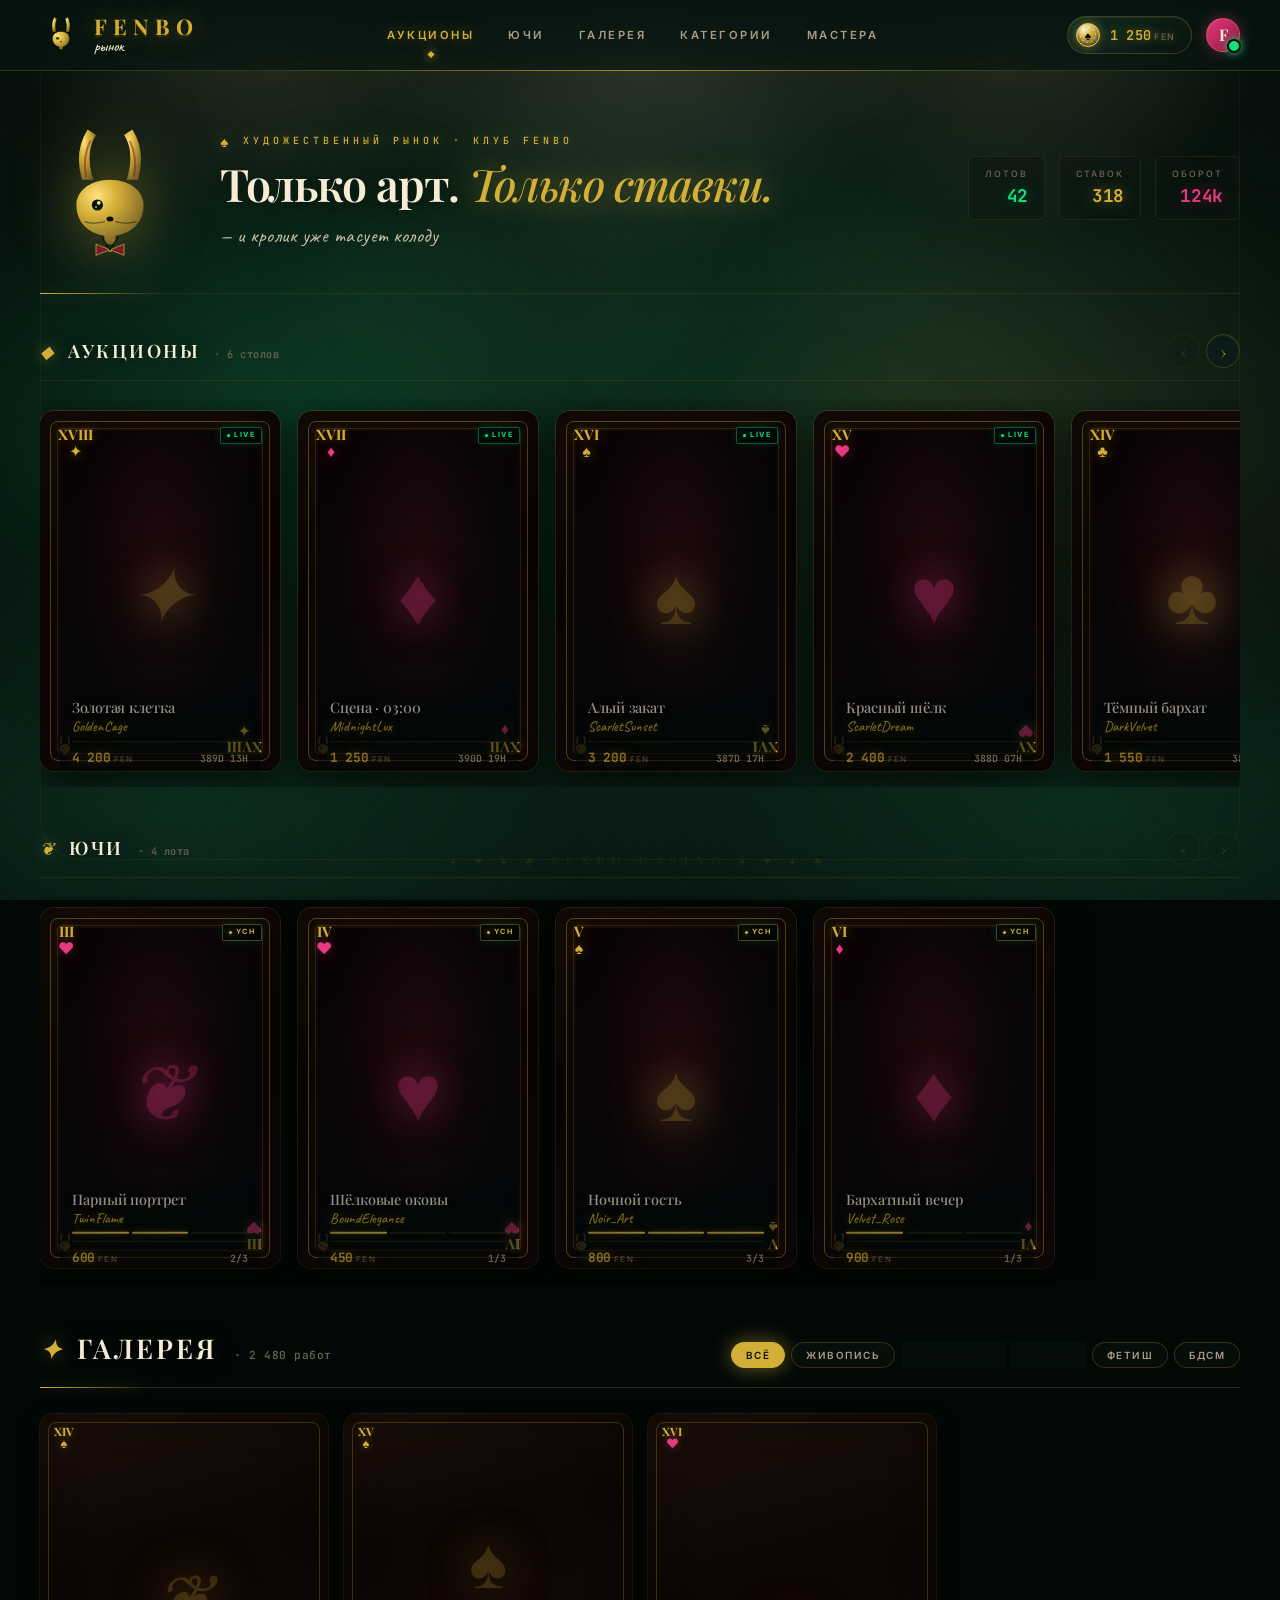
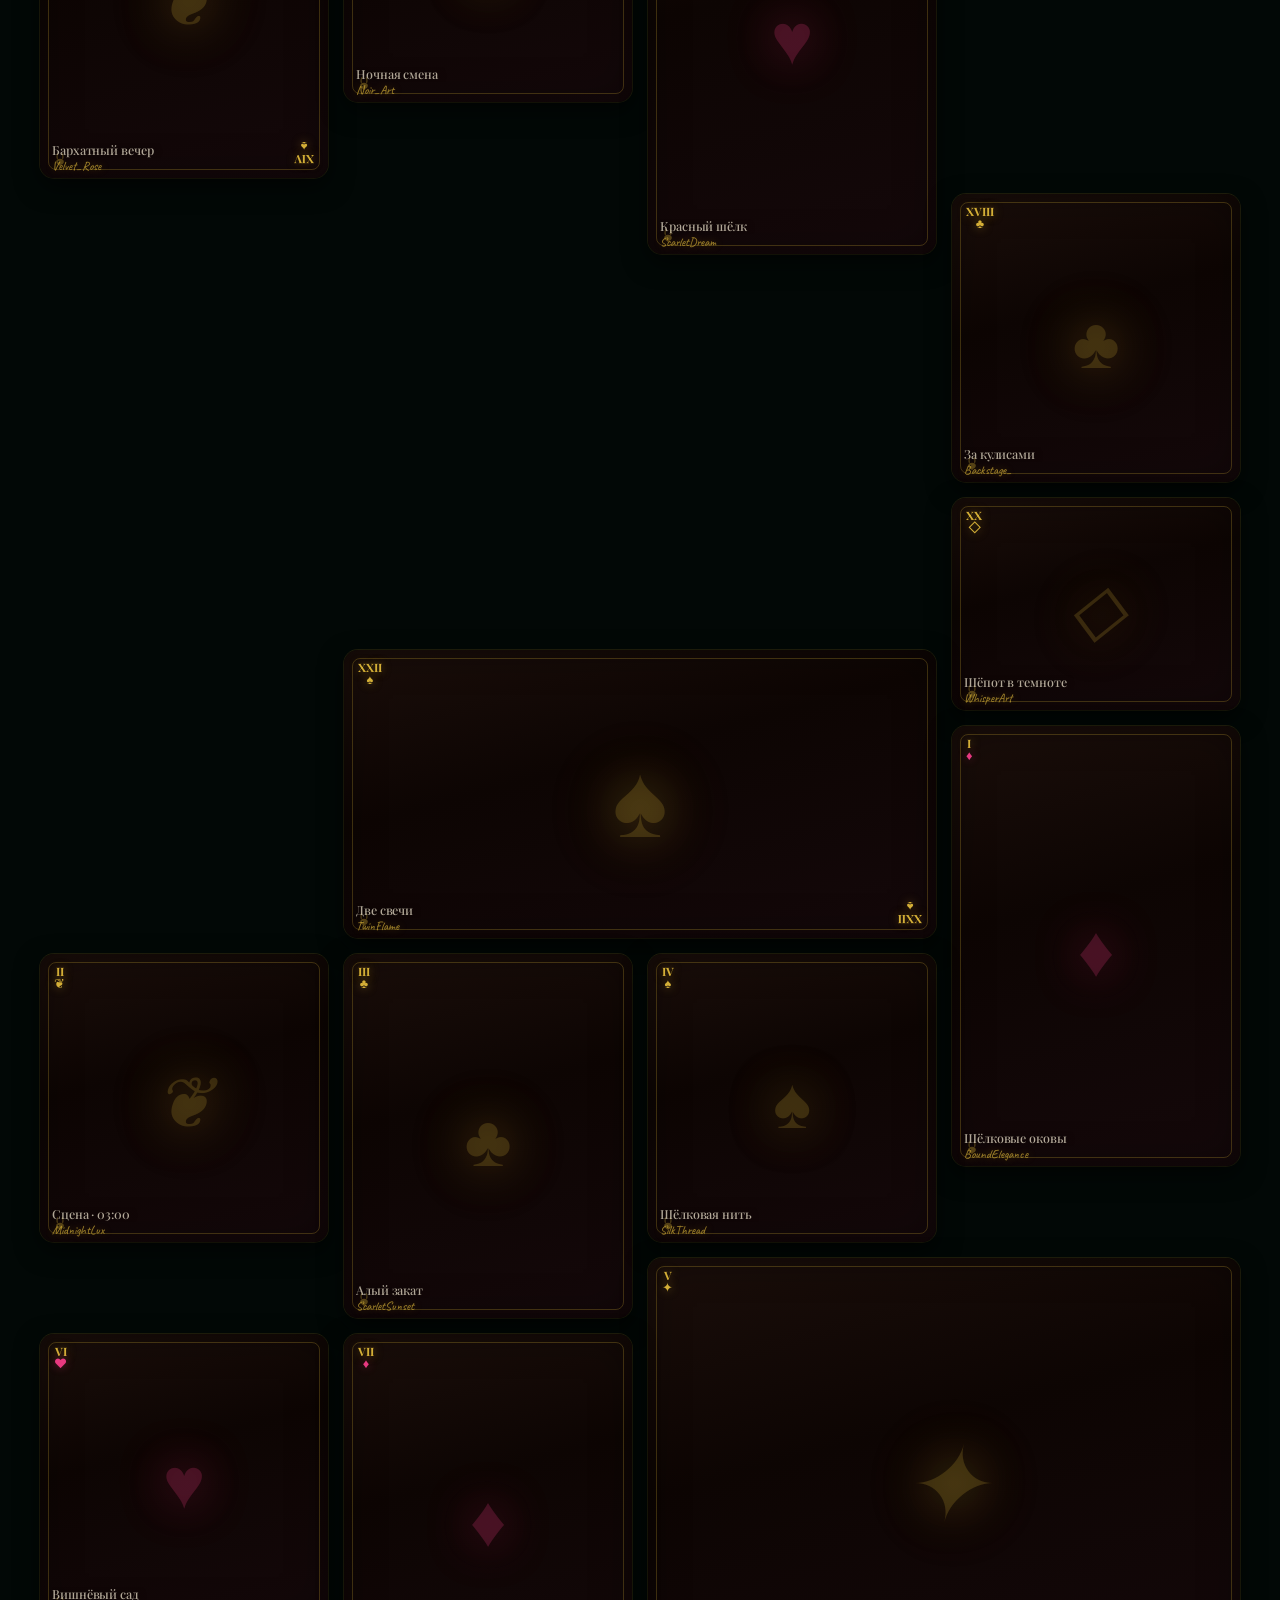
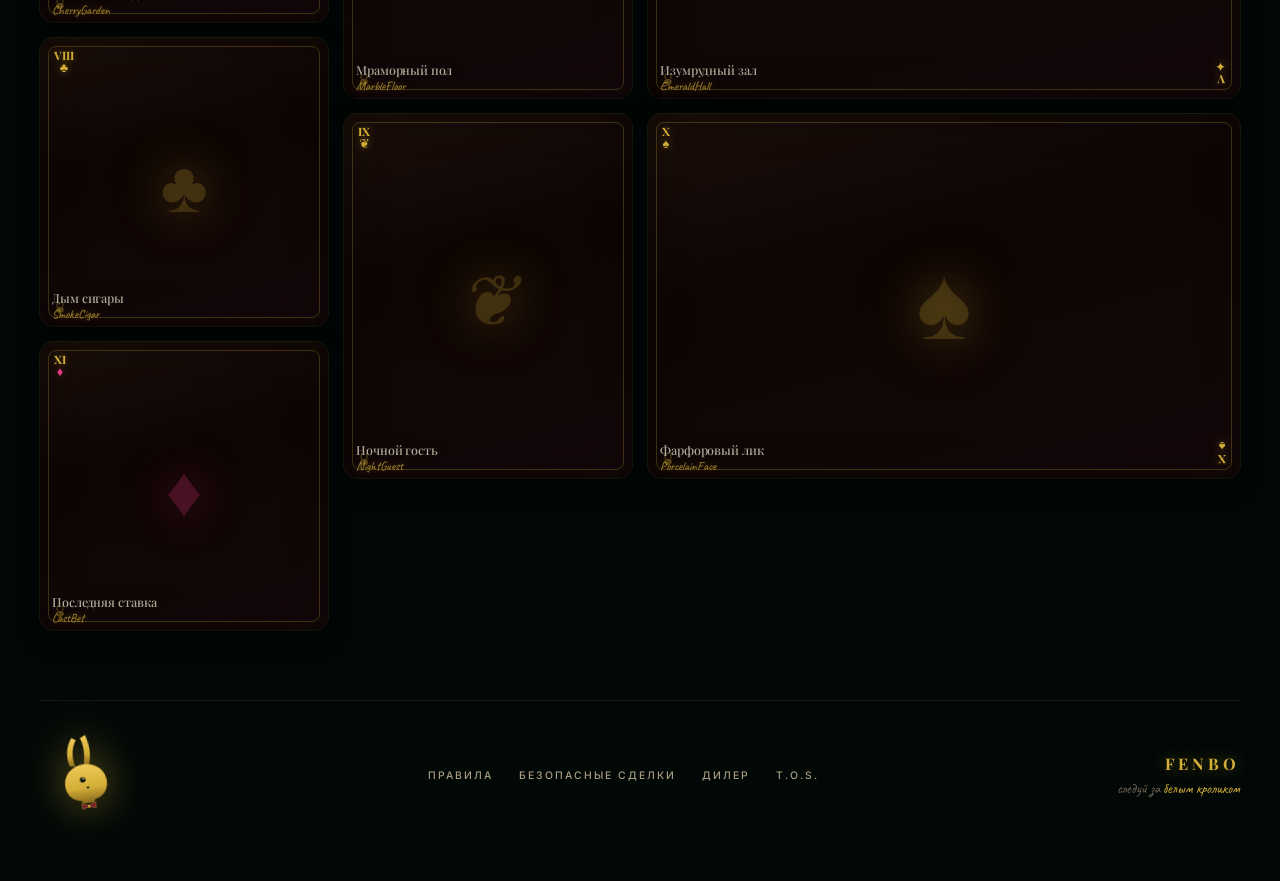
==== commit 52d5aa5e: "Update index.html" ====
--- a/index.html
+++ b/index.html
@@ -1867,29 +1867,52 @@
             <!-- ПОДВАЛ С ПЕЧАТЬЮ КРОЛИКА -->
             <footer class="footer">
                 <div class="footer-stamp">
-                    <svg viewBox="0 0 200 200" xmlns="http://www.w3.org/2000/svg">
-                        <!-- Круглая печать -->
-                        <circle cx="100" cy="100" r="92" fill="none" stroke="#d4af37" stroke-width="4"/>
-                        <circle cx="100" cy="100" r="78" fill="none" stroke="#d4af37" stroke-width="1.6"/>
-                        <circle cx="100" cy="100" r="72" fill="none" stroke="#d4af37" stroke-width="0.6" stroke-dasharray="3 3"/>
-                        <!-- Текст по кругу -->
-                        <defs>
-                            <path id="stampCircle" d="M 100,100 m -78,0 a 78,78 0 1,1 156,0 a 78,78 0 1,1 -156,0"/>
-                        </defs>
-                        <text font-family="Playfair Display, serif" font-size="11" letter-spacing="2.5" fill="#d4af37" font-weight="700">
-                            <textPath href="#stampCircle" startOffset="0%">
-                                ✦ FENBO · ПЛОТЬ · 18+ · FENBO · ПЛОТЬ · 18+ ·
-                            </textPath>
-                        </text>
-                        <!-- Кролик внутри -->
-                        <g transform="translate(50, 55) scale(0.5)">
-                            <path d="M 34 6 Q 24 22 30 42 L 38 42 Q 32 22 40 10 Z M 66 6 Q 76 22 70 42 L 62 42 Q 68 22 60 10 Z M 50 42 C 36 42 26 50 26 60 C 26 72 34 80 46 82 L 46 88 L 54 88 L 54 82 C 66 80 74 72 74 60 C 74 50 64 42 50 42 Z" fill="#d4af37"/>
-                            <circle cx="41" cy="60" r="4" fill="#061410"/>
-                            <ellipse cx="50" cy="70" rx="2" ry="1.5" fill="#061410"/>
-                            <path d="M 50 92 L 40 88 L 40 96 Z M 50 92 L 60 88 L 60 96 Z" fill="#d4af37"/>
-                        </g>
-                        <text x="100" y="160" font-family="Playfair Display, serif" font-size="13" font-weight="700" fill="#d4af37" letter-spacing="3" text-anchor="middle">FENBO</text>
-                    </svg>
+<svg viewBox="0 0 100 130" xmlns="http://www.w3.org/2000/svg">
+  <defs>
+    <linearGradient id="rabbitGold" x1="0" y1="0" x2="0" y2="1">
+      <stop offset="0%" stop-color="#f0c957"/>
+      <stop offset="60%" stop-color="#d4af37"/>
+      <stop offset="100%" stop-color="#8a6a1e"/>
+    </linearGradient>
+  </defs>
+  
+  <!-- Левое ухо (заднее) -->
+  <path d="M 38 8 
+           C 30 18 26 32 30 48
+           L 38 50
+           C 34 34 38 20 44 12 Z" 
+        fill="url(#rabbitGold)"/>
+  
+  <!-- Правое ухо (переднее) -->
+  <path d="M 58 6
+           C 62 18 64 34 58 50
+           L 50 50
+           C 55 34 54 18 50 10 Z"
+        fill="url(#rabbitGold)"/>
+  
+  <!-- Голова — профиль с мордочкой -->
+  <path d="M 50 48
+           C 66 48 78 58 80 72
+           C 82 86 74 98 60 100
+           L 58 104
+           L 42 104
+           L 40 100
+           C 26 98 18 86 20 72
+           C 22 58 34 48 50 48 Z"
+        fill="url(#rabbitGold)"/>
+  
+  <!-- Глаз -->
+  <circle cx="46" cy="70" r="4" fill="#061410"/>
+  <circle cx="47" cy="68.5" r="1.3" fill="#ffe27a"/>
+  
+  <!-- Нос -->
+  <ellipse cx="52" cy="82" rx="2" ry="1.5" fill="#061410"/>
+  
+  <!-- Бабочка -->
+  <path d="M 50 108 L 40 104 L 40 112 L 50 110 Z" fill="#7a1a2e" stroke="#d4af37" stroke-width="0.6"/>
+  <path d="M 50 108 L 60 104 L 60 112 L 50 110 Z" fill="#7a1a2e" stroke="#d4af37" stroke-width="0.6"/>
+  <rect x="48.5" y="107" width="3" height="4" fill="#d4af37" rx="1"/>
+</svg>
                 </div>
                 <div class="footer-content">
                     <a href="#">Правила</a>
